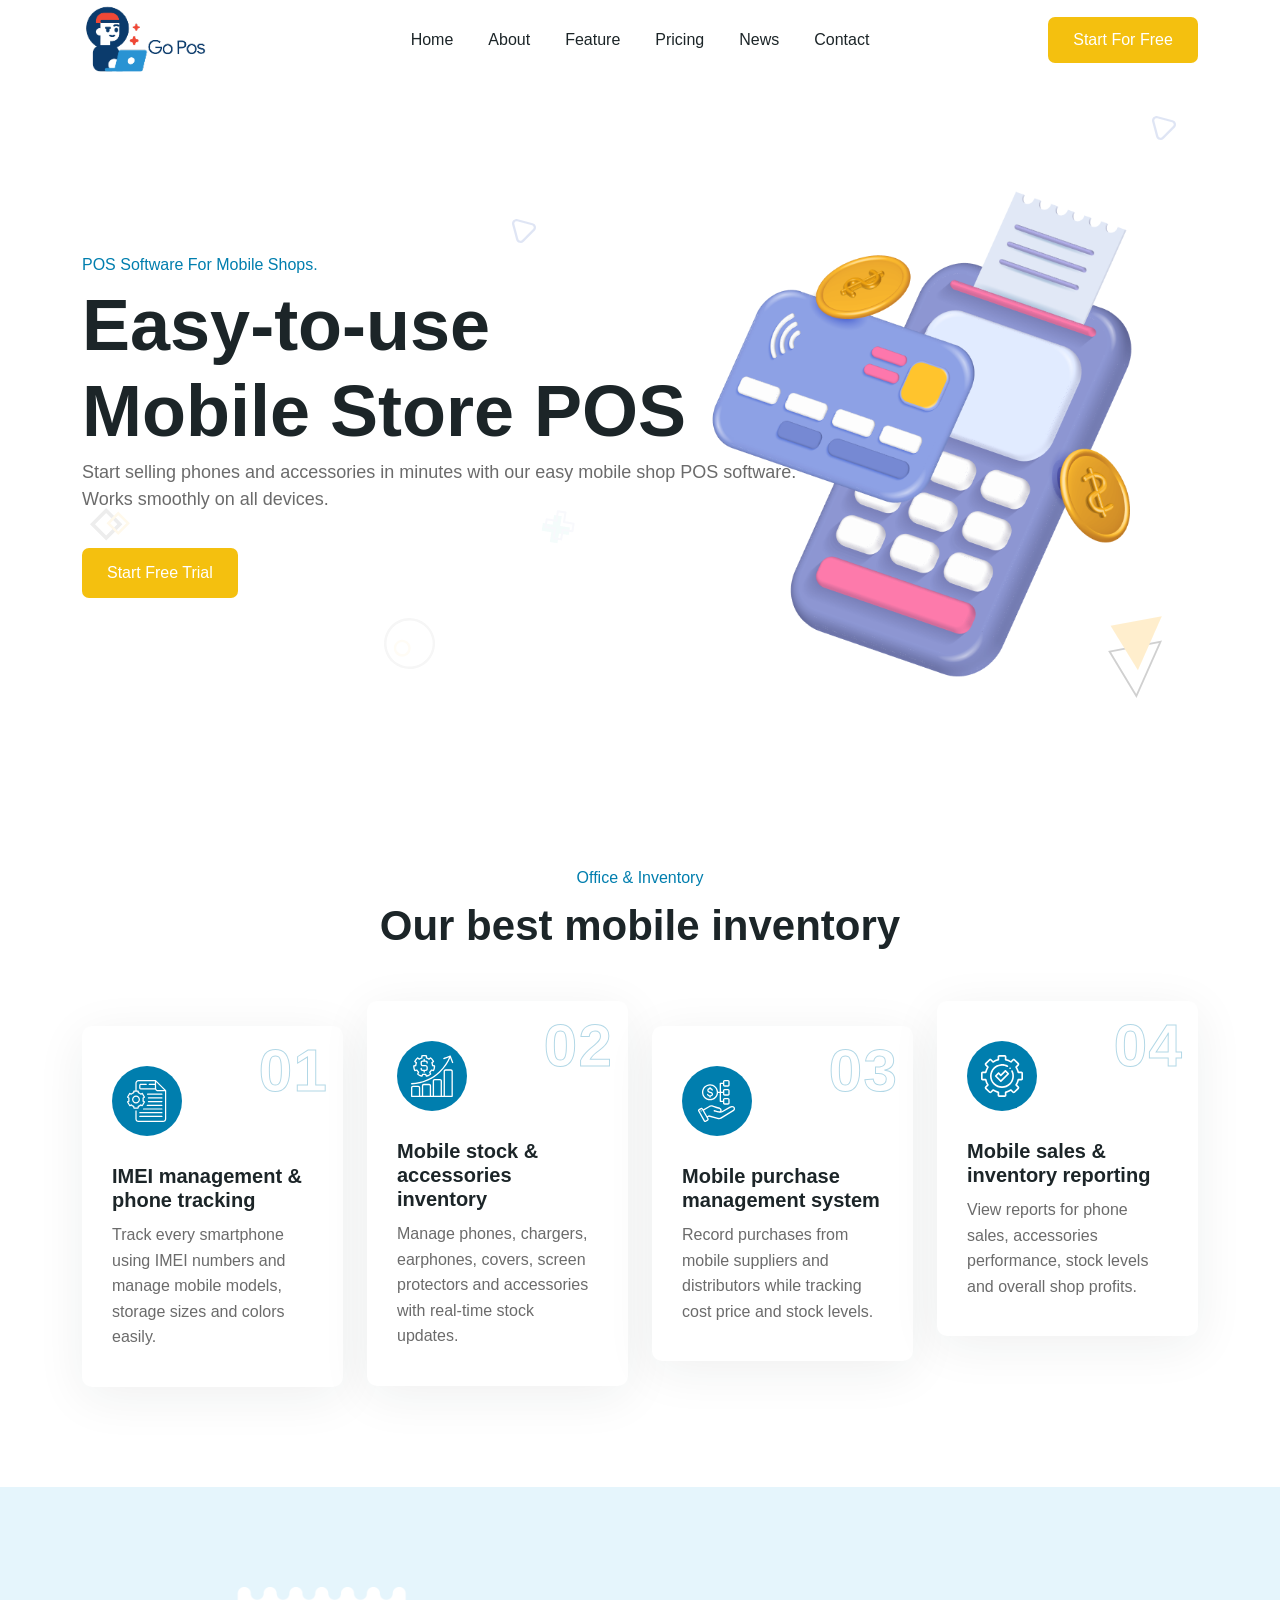
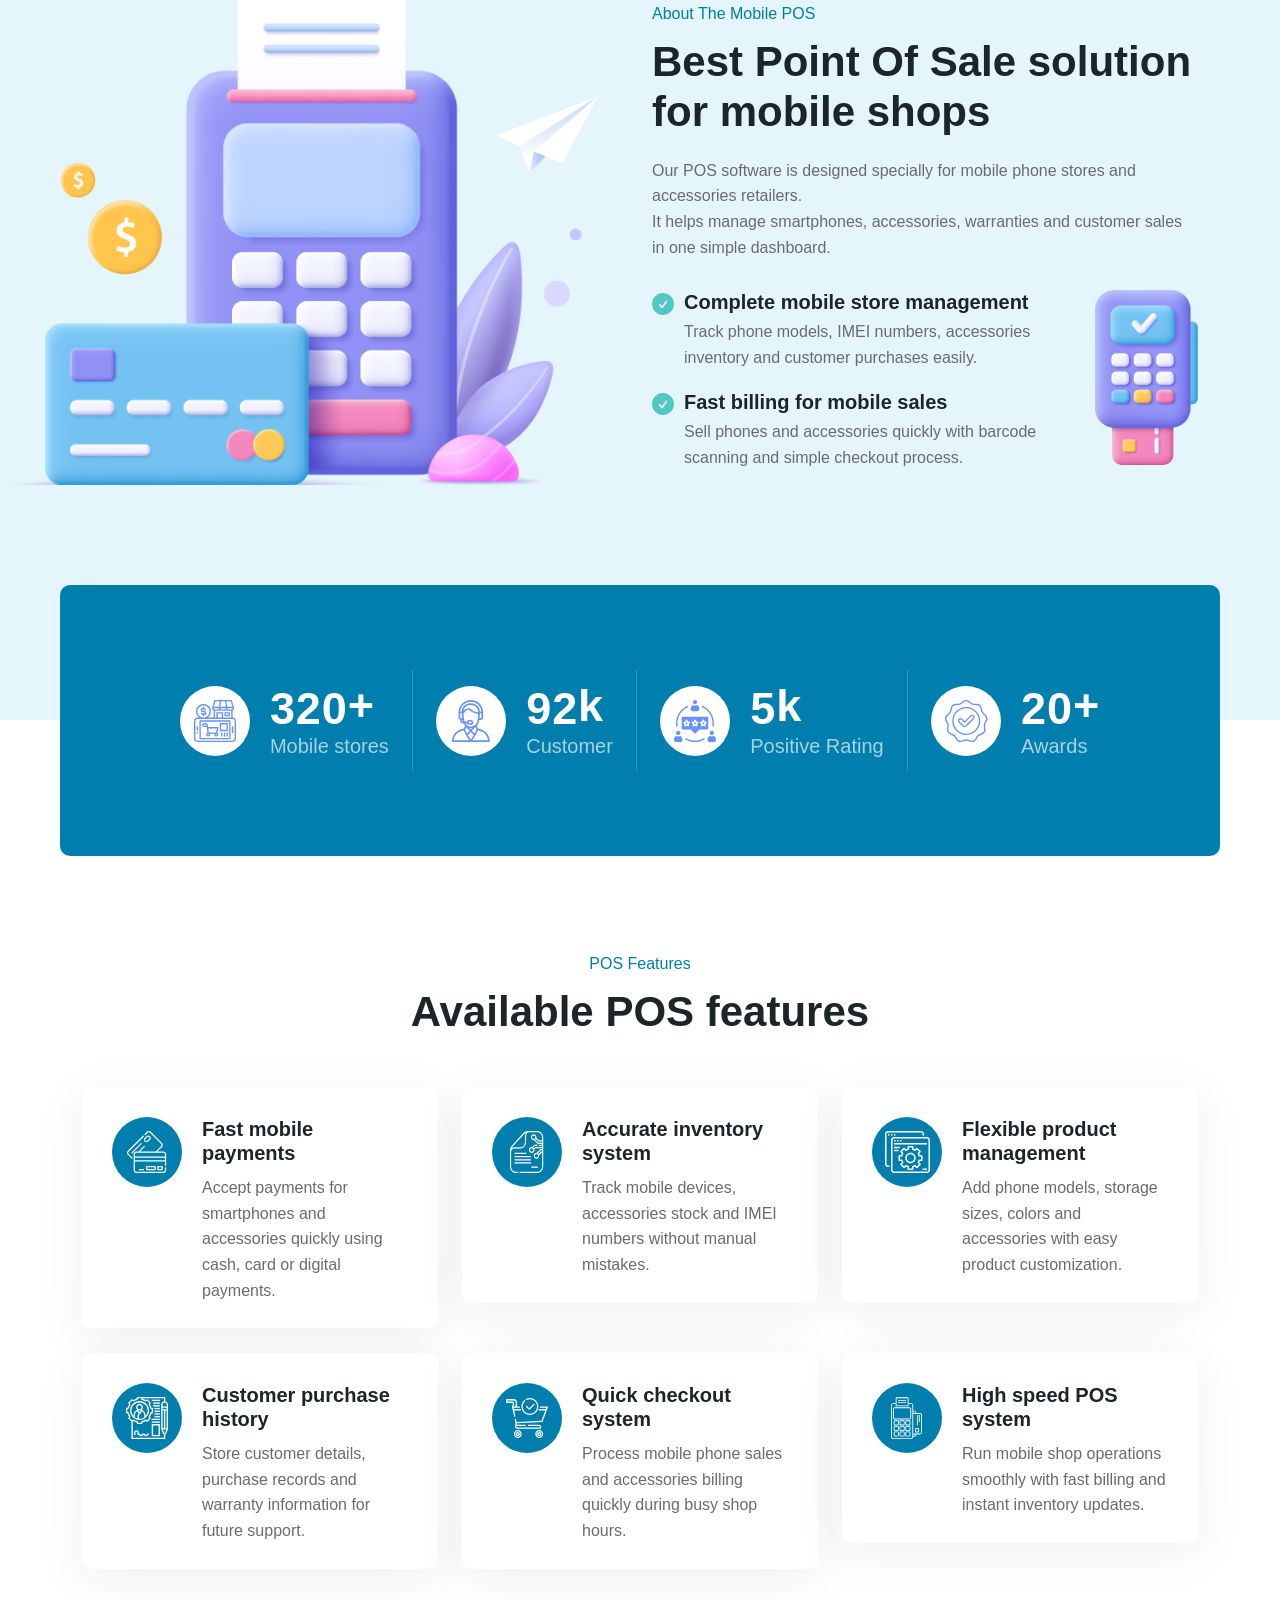
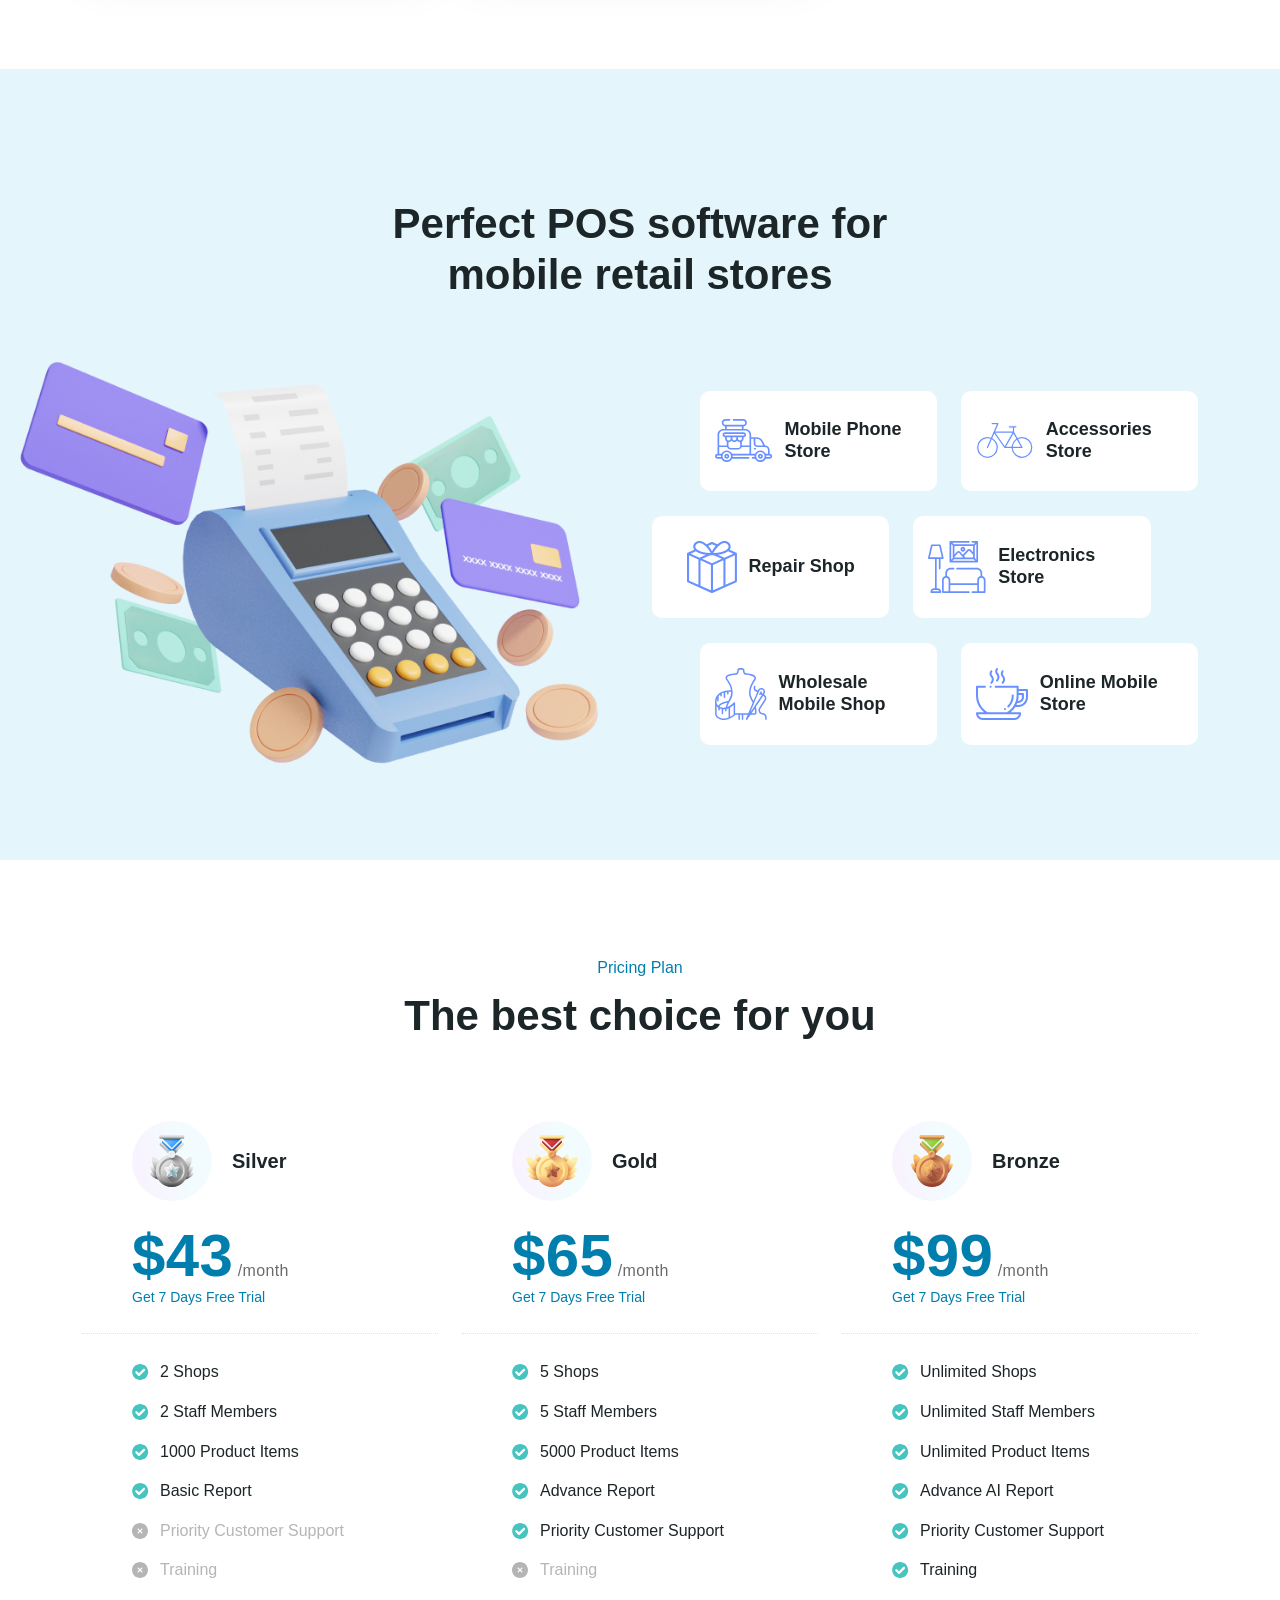
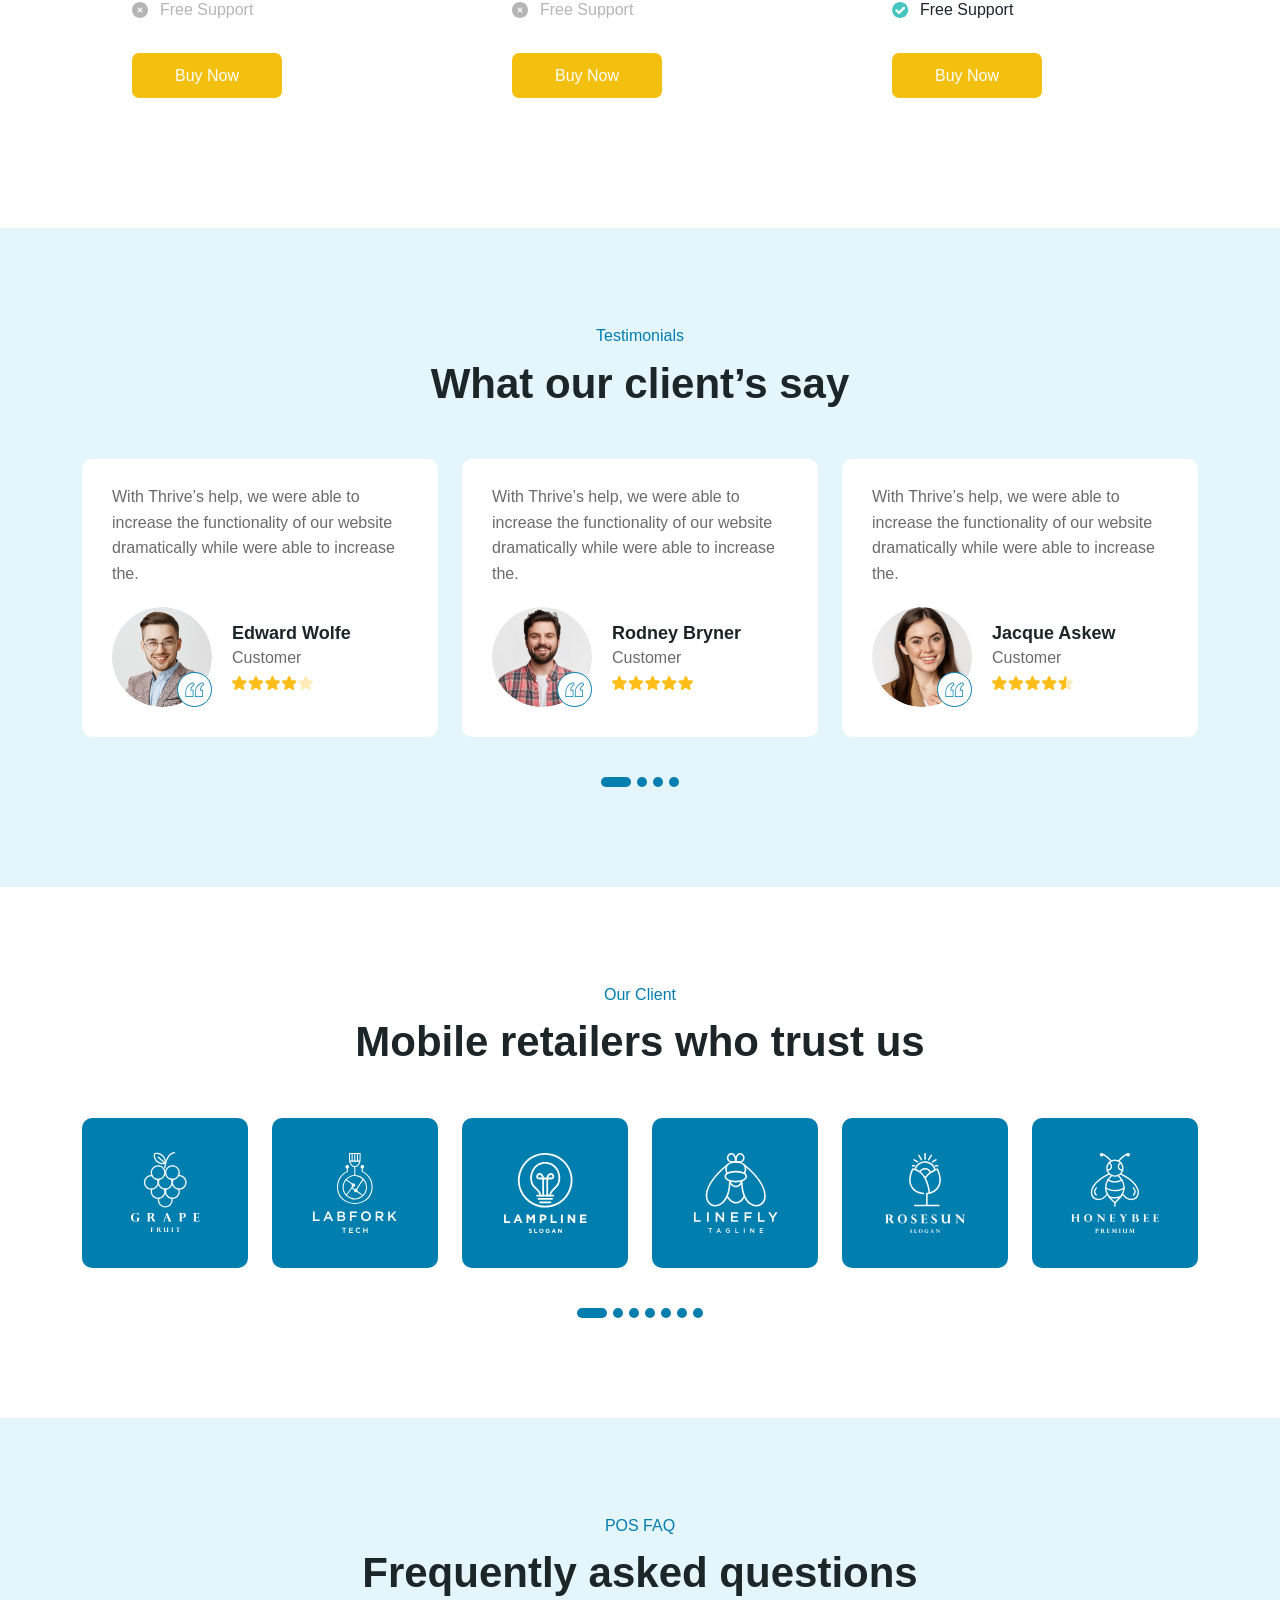
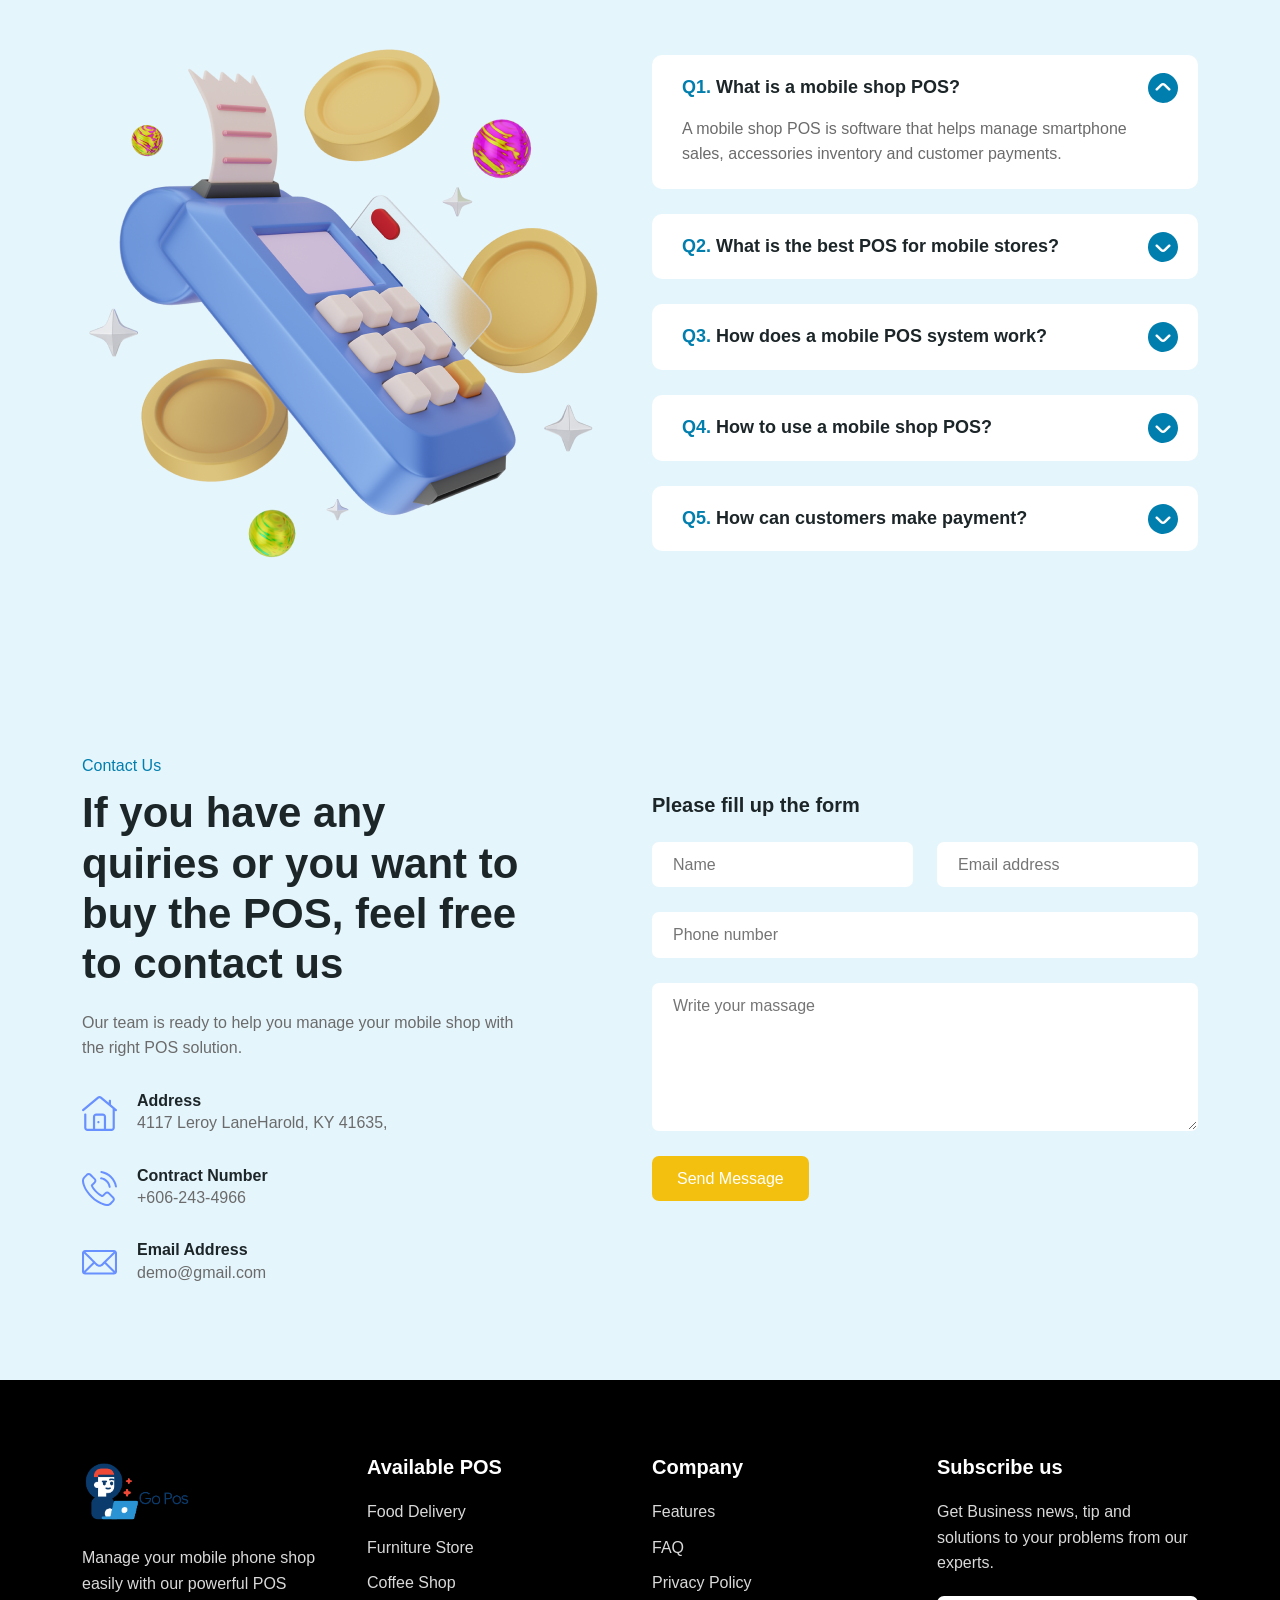
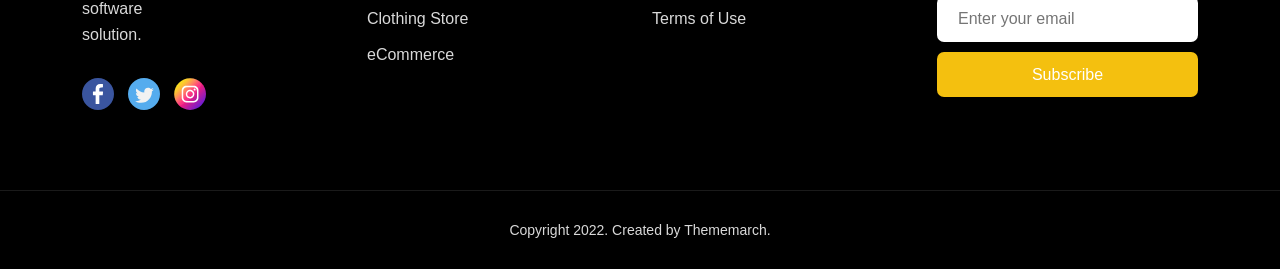
==== index.html @ 5d05ed2e "first commit" ====
<!DOCTYPE html>
<html class="no-js" lang="en">
  <head>
    <!-- Meta Tags -->
    <meta charset="utf-8" />
    <meta http-equiv="x-ua-compatible" content="ie=edge" />
    <meta name="viewport" content="width=device-width, initial-scale=1" />
    <meta name="author" content="ThemeMarch" />
    <!-- Favicon Icon -->
    <link rel="icon" href="assets/img/favicon.png" />
    <!-- Site Title -->
    <title>POSCRIBE</title>
    <link rel="stylesheet" href="assets/css/plugins/bootstrap.min.css" />
    <link rel="stylesheet" href="assets/css/plugins/slick.css" />
    <link rel="stylesheet" href="assets/css/plugins/animate.css" />
    <link rel="stylesheet" href="assets/css/style.css" />
  </head>

  <body>
    <div class="cs-preloader cs-white_bg cs-center">
      <div class="cs-preloader_in">
        <img src="assets/img/logo_mini.svg" alt="Logo" />
      </div>
    </div>
    <!-- Start Header Section -->
    <header
      class="cs-site_header cs-style1 cs-sticky-header cs-primary_color cs-white_bg"
    >
      <div class="cs-main_header">
        <div class="container">
          <div class="cs-main_header_in">
            <div class="cs-main_header_left">
              <a class="cs-site_branding cs-accent_color" href="index.html">
                <img src="assets/img/logo_mini.svg" alt="Logo" />
              </a>
            </div>
            <div class="cs-main_header_center">
              <div class="cs-nav">
                <ul class="cs-nav_list">
                  <li><a href="#home" class="cs-smoth_scroll">Home</a></li>
                  <li><a href="#about" class="cs-smoth_scroll">About</a></li>
                  <li>
                    <a href="#feature" class="cs-smoth_scroll">Feature</a>
                  </li>
                  <li>
                    <a href="#pricing" class="cs-smoth_scroll">Pricing</a>
                  </li>
                  <li><a href="#news" class="cs-smoth_scroll">News</a></li>
                  <li>
                    <a href="#contact" class="cs-smoth_scroll">Contact</a>
                  </li>
                </ul>
              </div>
            </div>
            <div class="cs-main_header_right">
              <div class="cs-toolbox">
                <!-- <span class="cs-link cs-modal_btn" data-modal="login"
                  >Login</span
                > -->
                <span
                  class="cs-btn cs-color1 cs-modal_btn"
                  data-modal="register"
                  ><span>Start For Free</span></span
                >
              </div>
            </div>
          </div>
        </div>
      </div>
    </header>
    <!-- End Header Section -->

    <!-- Start Hero -->
    <div id="home">
      <div class="cs-height_80 cs-height_lg_80"></div>
      <section
        class="cs-hero cs-style1 cs-bg"
        data-src="assets/img/hero_bg.svg"
      >
        <div class="container">
          <div class="cs-hero_img">
            <div
              class="cs-hero_img_bg cs-bg"
              data-src="assets/img/hero_img_bg.png"
            ></div>
            <img
              src="assets/img/hero_img.png"
              alt="Hero Image"
              class="wow fadeInRight"
              data-wow-duration="1s"
              data-wow-delay="0.4s"
            />
          </div>
          <div class="cs-hero_text">
            <div class="cs-hero_secondary_title">
              POS Software For Mobile Shops.
            </div>
            <h1 class="cs-hero_title">Easy-to-use <br />Mobile Store POS</h1>
            <div class="cs-hero_subtitle">
              Start selling phones and accessories in minutes with our easy mobile shop POS software.
              <br />Works smoothly on all devices.
            </div>
            <a href="#" class="cs-btn"><span>Start Free Trial</span></a>
          </div>
          <div class="cs-hero_shapes">
            <div class="cs-shape cs-shape_position1">
              <img src="assets/img/shape/shape_1.svg" alt="Shape" />
            </div>
            <div class="cs-shape cs-shape_position2">
              <img src="assets/img/shape/shape_2.svg" alt="Shape" />
            </div>
            <div class="cs-shape cs-shape_position3">
              <img src="assets/img/shape/shape_3.svg" alt="Shape" />
            </div>
            <div class="cs-shape cs-shape_position4">
              <img src="assets/img/shape/shape_4.svg" alt="Shape" />
            </div>
            <div class="cs-shape cs-shape_position5">
              <img src="assets/img/shape/shape_5.svg" alt="Shape" />
            </div>
            <div class="cs-shape cs-shape_position6">
              <img src="assets/img/shape/shape_6.svg" alt="Shape" />
            </div>
          </div>
        </div>
      </section>
    </div>
    <!-- End Hero -->

    <!-- Start Main Feature -->
    <section class="cs-bg" data-src="assets/img/feature_bg.svg">
      <div class="cs-height_95 cs-height_lg_70"></div>
      <div class="container">
        <div class="cs-seciton_heading cs-style1 text-center">
          <div
            class="cs-section_subtitle wow fadeInUp"
            data-wow-duration="1s"
            data-wow-delay="0.3s"
          >
            Office & Inventory
          </div>
          <div class="cs-height_10 cs-height_lg_10"></div>
          <h3 class="cs-section_title">Our best mobile inventory</h3>
        </div>
        <div class="cs-height_50 cs-height_lg_40"></div>
        <div class="row">
          <div class="col-md-6 col-xl-3">
            <div class="cs-height_25 cs-height_lg_0"></div>
            <div class="cs-iconbox cs-style1">
              <div class="cs-iconbox_icon cs-center">
                <img src="assets/img/icons/icon_box_1.svg" alt="Icon" />
              </div>
              <div class="cs-iconbox_in">
                <div class="cs-iconbox_number cs-primary_font">01</div>
                <h3 class="cs-iconbox_title">IMEI management & phone tracking</h3>
                <div class="cs-iconbox_subtitle">
                  Track every smartphone using IMEI numbers and manage mobile models, storage sizes and colors easily.
                </div>
              </div>
            </div>
            <div class="cs-height_25 cs-height_lg_25"></div>
          </div>
          <div class="col-md-6 col-xl-3">
            <div class="cs-iconbox cs-style1">
              <div class="cs-iconbox_icon cs-center">
                <img src="assets/img/icons/icon_box_2.svg" alt="Icon" />
              </div>
              <div class="cs-iconbox_in">
                <div class="cs-iconbox_number cs-primary_font">02</div>
                <h3 class="cs-iconbox_title">Mobile stock & accessories inventory</h3>
                <div class="cs-iconbox_subtitle">
                  Manage phones, chargers, earphones, covers, screen protectors and accessories with real-time stock updates.
                </div>
              </div>
            </div>
            <div class="cs-height_25 cs-height_lg_25"></div>
          </div>
          <div class="col-md-6 col-xl-3">
            <div class="cs-height_25 cs-height_lg_0"></div>
            <div class="cs-iconbox cs-style1">
              <div class="cs-iconbox_icon cs-center">
                <img src="assets/img/icons/icon_box_3.svg" alt="Icon" />
              </div>
              <div class="cs-iconbox_in">
                <div class="cs-iconbox_number cs-primary_font">03</div>
                <h3 class="cs-iconbox_title">Mobile purchase management system</h3>
                <div class="cs-iconbox_subtitle">
                  Record purchases from mobile suppliers and distributors while tracking cost price and stock levels.
                </div>
              </div>
            </div>
            <div class="cs-height_25 cs-height_lg_25"></div>
          </div>
          <div class="col-md-6 col-xl-3">
            <div class="cs-iconbox cs-style1">
              <div class="cs-iconbox_icon cs-center">
                <img src="assets/img/icons/icon_box_4.svg" alt="Icon" />
              </div>
              <div class="cs-iconbox_in">
                <div class="cs-iconbox_number cs-primary_font">04</div>
                <h3 class="cs-iconbox_title">Mobile sales & inventory reporting</h3>
                <div class="cs-iconbox_subtitle">
                  View reports for phone sales, accessories performance, stock levels and overall shop profits.
                </div>
              </div>
            </div>
            <div class="cs-height_25 cs-height_lg_25"></div>
          </div>
        </div>
        <div class="cs-height_75 cs-height_lg_45"></div>
      </div>
    </section>
    <!-- End Main Feature -->

    <!-- Start About -->
    <section id="about" class="cs-gradient_bg_1">
      <div class="cs-height_100 cs-height_lg_70"></div>
      <div class="container">
        <div class="row align-items-center flex-column-reverse-lg">
          <div
            class="col-xl-6 wow fadeInLeft"
            data-wow-duration="1s"
            data-wow-delay="0.3s"
          >
            <div class="cs-left_full_width cs-space110">
              <div class="cs-left_sided_img">
                <img src="assets/img/about_img_1.png" alt="About" />
              </div>
            </div>
          </div>
          <div class="col-xl-6">
            <div class="cs-height_0 cs-height_lg_40"></div>
            <div class="cs-seciton_heading cs-style1">
              <div class="cs-section_subtitle">About The Mobile POS</div>
              <div class="cs-height_10 cs-height_lg_10"></div>
              <h3 class="cs-section_title">
                Best Point Of Sale solution for mobile shops
              </h3>
            </div>
            <div class="cs-height_20 cs-height_lg_20"></div>
            <p>
              Our POS software is designed specially for mobile phone stores and accessories retailers. <br />
              It helps manage smartphones, accessories, warranties and customer sales in one simple dashboard.
            </p>
            <div class="cs-height_15 cs-height_lg_15"></div>
            <div class="cs-list_1_wrap">
              <ul class="cs-list cs-style1 cs-mp0">
                <li>
                  <span class="cs-list_icon">
                    <img src="assets/img/icons/tick.svg" alt="Tick" />
                  </span>
                  <div class="cs-list_right">
                    <h3>Complete mobile store management</h3>
                    <p>
                      Track phone models, IMEI numbers, accessories inventory and customer purchases easily.
                    </p>
                  </div>
                </li>
                <li>
                  <span class="cs-list_icon">
                    <img src="assets/img/icons/tick.svg" alt="Tick" />
                  </span>
                  <div class="cs-list_right">
                    <h3>Fast billing for mobile sales</h3>
                    <p>
                      Sell phones and accessories quickly with barcode scanning and simple checkout process.
                    </p>
                  </div>
                </li>
              </ul>
              <div
                class="cs-list_img wow fadeInUp"
                data-wow-duration="1s"
                data-wow-delay="0.5s"
              >
                <img src="assets/img/about_img_2.png" alt="About" />
              </div>
            </div>
          </div>
        </div>
      </div>
      <div class="cs-height_100 cs-height_lg_70"></div>
      <div class="cs-height_135 cs-height_lg_0"></div>
    </section>
    <!-- End About -->

    <!-- Start Fun Fact -->
    <div class="container-fluid">
      <div class="cs-funfact_1_wrap cs-type1">
        <div class="cs-funfact cs-style1">
          <div class="cs-funfact_icon cs-center">
            <img src="assets/img/icons/funfact_icon_1.svg" alt="Icon" />
          </div>
          <div class="cs-funfact_right">
            <div class="cs-funfact_number cs-primary_font">
              <span data-count-to="320" class="odometer"></span>+
            </div>
            <h2 class="cs-funfact_title">Mobile stores</h2>
          </div>
        </div>
        <div class="cs-funfact cs-style1">
          <div class="cs-funfact_icon cs-center">
            <img src="assets/img/icons/funfact_icon_2.svg" alt="Icon" />
          </div>
          <div class="cs-funfact_right">
            <div class="cs-funfact_number cs-primary_font">
              <span data-count-to="92" class="odometer"></span>k
            </div>
            <h2 class="cs-funfact_title">Customer</h2>
          </div>
        </div>
        <div class="cs-funfact cs-style1">
          <div class="cs-funfact_icon cs-center">
            <img src="assets/img/icons/funfact_icon_3.svg" alt="Icon" />
          </div>
          <div class="cs-funfact_right">
            <div class="cs-funfact_number cs-primary_font">
              <span data-count-to="5" class="odometer"></span>k
            </div>
            <h2 class="cs-funfact_title">Positive Rating</h2>
          </div>
        </div>
        <div class="cs-funfact cs-style1">
          <div class="cs-funfact_icon cs-center">
            <img src="assets/img/icons/funfact_icon_4.svg" alt="Icon" />
          </div>
          <div class="cs-funfact_right">
            <div class="cs-funfact_number cs-primary_font">
              <span data-count-to="20" class="odometer"></span>+
            </div>
            <h2 class="cs-funfact_title">Awards</h2>
          </div>
        </div>
      </div>
    </div>
    <!-- End Fun F    act -->

    <!-- Start All Feature -->
    <section class="cs-bg" data-src="assets/img/feature_bg.svg">
      <div class="cs-height_135 cs-height_lg_0"></div>
      <div id="feature">
        <div class="cs-height_95 cs-height_lg_70"></div>
        <div class="container">
          <div class="cs-seciton_heading cs-style1 text-center">
            <div
              class="cs-section_subtitle wow fadeInUp"
              data-wow-duration="1s"
              data-wow-delay="0.3s"
            >
              POS Features
            </div>
            <div class="cs-height_10 cs-height_lg_10"></div>
            <h3 class="cs-section_title">Available POS features</h3>
          </div>
          <div class="cs-height_50 cs-height_lg_40"></div>
          <div class="row">
            <div class="col-xl-4 col-md-6">
              <div class="cs-iconbox cs-style1 cs-type1">
                <div class="cs-iconbox_icon cs-center">
                  <img src="assets/img/icons/icon_box_5.svg" alt="Icon" />
                </div>
                <div class="cs-iconbox_in">
                  <h3 class="cs-iconbox_title">Fast mobile payments</h3>
                  <div class="cs-iconbox_subtitle">
                    Accept payments for smartphones and accessories quickly using cash, card or digital payments.
                  </div>
                </div>
              </div>
              <div class="cs-height_25 cs-height_lg_25"></div>
            </div>
            <div class="col-xl-4 col-md-6">
              <div class="cs-iconbox cs-style1 cs-type1">
                <div class="cs-iconbox_icon cs-center">
                  <img src="assets/img/icons/icon_box_6.svg" alt="Icon" />
                </div>
                <div class="cs-iconbox_in">
                  <h3 class="cs-iconbox_title">Accurate inventory system</h3>
                  <div class="cs-iconbox_subtitle">
                    Track mobile devices, accessories stock and IMEI numbers without manual mistakes.
                  </div>
                </div>
              </div>
              <div class="cs-height_25 cs-height_lg_25"></div>
            </div>
            <div class="col-xl-4 col-md-6">
              <div class="cs-iconbox cs-style1 cs-type1">
                <div class="cs-iconbox_icon cs-center">
                  <img src="assets/img/icons/icon_box_7.svg" alt="Icon" />
                </div>
                <div class="cs-iconbox_in">
                  <h3 class="cs-iconbox_title">Flexible product management</h3>
                  <div class="cs-iconbox_subtitle">
                    Add phone models, storage sizes, colors and accessories with easy product customization.
                  </div>
                </div>
              </div>
              <div class="cs-height_25 cs-height_lg_25"></div>
            </div>
            <div class="col-xl-4 col-md-6">
              <div class="cs-iconbox cs-style1 cs-type1">
                <div class="cs-iconbox_icon cs-center">
                  <img src="assets/img/icons/icon_box_8.svg" alt="Icon" />
                </div>
                <div class="cs-iconbox_in">
                  <h3 class="cs-iconbox_title">Customer purchase history</h3>
                  <div class="cs-iconbox_subtitle">
                    Store customer details, purchase records and warranty information for future support.
                  </div>
                </div>
              </div>
              <div class="cs-height_25 cs-height_lg_25"></div>
            </div>
            <div class="col-xl-4 col-md-6">
              <div class="cs-iconbox cs-style1 cs-type1">
                <div class="cs-iconbox_icon cs-center">
                  <img src="assets/img/icons/icon_box_9.svg" alt="Icon" />
                </div>
                <div class="cs-iconbox_in">
                  <h3 class="cs-iconbox_title">Quick checkout system</h3>
                  <div class="cs-iconbox_subtitle">
                    Process mobile phone sales and accessories billing quickly during busy shop hours.
                  </div>
                </div>
              </div>
              <div class="cs-height_25 cs-height_lg_25"></div>
            </div>
            <div class="col-xl-4 col-md-6">
              <div class="cs-iconbox cs-style1 cs-type1">
                <div class="cs-iconbox_icon cs-center">
                  <img src="assets/img/icons/icon_box_10.svg" alt="Icon" />
                </div>
                <div class="cs-iconbox_in">
                  <h3 class="cs-iconbox_title">High speed POS system</h3>
                  <div class="cs-iconbox_subtitle">
                    Run mobile shop operations smoothly with fast billing and instant inventory updates.
                  </div>
                </div>
              </div>
              <div class="cs-height_25 cs-height_lg_25"></div>
            </div>
          </div>
        </div>
        <div class="cs-height_75 cs-height_lg_45"></div>
      </div>
    </section>
    <!-- End All Feature -->
    <!-- Start Retail Stores -->
    <section class="cs-gradient_bg_1">
      <div class="cs-height_95 cs-height_lg_70"></div>
      <div class="container">
        <div class="cs-seciton_heading cs-style1 text-center">
          <div
            class="cs-section_subtitle wow fadeInUp"
            data-wow-duration="1s"
            data-wow-delay="0.3s"
          >
            Retail Stores
          </div>
          <div class="cs-height_10 cs-height_lg_10"></div>
          <h3 class="cs-section_title">
            Perfect POS software for <br />mobile retail stores
          </h3>
        </div>
        <div class="cs-height_50 cs-height_lg_40"></div>
        <div class="row align-items-center flex-column-reverse-lg">
          <div class="col-xl-6">
            <div class="cs-left_full_width cs-space40">
              <div class="cs-left_sided_img">
                <img src="assets/img/retail-store.png" alt="Retail Stores" />
              </div>
            </div>
          </div>
          <div class="col-xl-6">
            <div class="cs-height_25 cs-height_lg_40"></div>
            <div
              class="row wow fadeInRight"
              data-wow-duration="1s"
              data-wow-delay="0.3s"
            >
              <div class="col-lg-11 offset-lg-1">
                <div class="row">
                  <div class="col-md-6">
                    <div class="cs-iconbox cs-style2 text-center">
                      <div class="cs-iconbox_icon">
                        <img
                          src="assets/img/icons/retail_icon_1.svg"
                          alt="Icon"
                        />
                      </div>
                      <h2 class="cs-iconbox_title">Mobile Phone Store</h2>
                    </div>
                    <div class="cs-height_25 cs-height_lg_25"></div>
                  </div>
                  <div class="col-md-6">
                    <div class="cs-iconbox cs-style2 text-center">
                      <div class="cs-iconbox_icon">
                        <img
                          src="assets/img/icons/retail_icon_2.svg"
                          alt="Icon"
                        />
                      </div>
                      <h2 class="cs-iconbox_title">Accessories Store</h2>
                    </div>
                    <div class="cs-height_25 cs-height_lg_25"></div>
                  </div>
                </div>
              </div>
            </div>
            <div
              class="row wow fadeInRight"
              data-wow-duration="1s"
              data-wow-delay="0.3s"
            >
              <div class="col-lg-11">
                <div class="row">
                  <div class="col-md-6">
                    <div class="cs-iconbox cs-style2 text-center">
                      <div class="cs-iconbox_icon">
                        <img
                          src="assets/img/icons/retail_icon_3.svg"
                          alt="Icon"
                        />
                      </div>
                      <h2 class="cs-iconbox_title">Repair Shop</h2>
                    </div>
                    <div class="cs-height_25 cs-height_lg_25"></div>
                  </div>
                  <div class="col-md-6">
                    <div class="cs-iconbox cs-style2 text-center">
                      <div class="cs-iconbox_icon">
                        <img
                          src="assets/img/icons/retail_icon_4.svg"
                          alt="Icon"
                        />
                      </div>
                      <h2 class="cs-iconbox_title">Electronics Store</h2>
                    </div>
                    <div class="cs-height_25 cs-height_lg_25"></div>
                  </div>
                </div>
              </div>
            </div>
            <div
              class="row wow fadeInRight"
              data-wow-duration="1s"
              data-wow-delay="0.3s"
            >
              <div class="col-lg-11 offset-lg-1">
                <div class="row">
                  <div class="col-md-6">
                    <div class="cs-iconbox cs-style2 text-center">
                      <div class="cs-iconbox_icon">
                        <img
                          src="assets/img/icons/retail_icon_5.svg"
                          alt="Icon"
                        />
                      </div>
                      <h2 class="cs-iconbox_title">Wholesale Mobile Shop</h2>
                    </div>
                    <div class="cs-height_25 cs-height_lg_25"></div>
                  </div>
                  <div class="col-md-6">
                    <div class="cs-iconbox cs-style2 text-center">
                      <div class="cs-iconbox_icon">
                        <img
                          src="assets/img/icons/retail_icon_6.svg"
                          alt="Icon"
                        />
                      </div>
                      <h2 class="cs-iconbox_title">Online Mobile Store</h2>
                    </div>
                    <div class="cs-height_25 cs-height_lg_25"></div>
                  </div>
                </div>
              </div>
            </div>
          </div>
        </div>
      </div>
      <div class="cs-height_75 cs-height_lg_70"></div>
    </section>
    <!-- End Retail Stores -->
    <!-- Start Price Section -->
    <section class="cs-bg" data-src="assets/img/feature_bg.svg" id="pricing">
      <div class="cs-height_95 cs-height_lg_70"></div>
      <div class="container">
        <div class="cs-seciton_heading cs-style1 text-center">
          <div
            class="cs-section_subtitle wow fadeInUp"
            data-wow-duration="1s"
            data-wow-delay="0.4s"
          >
            Pricing Plan
          </div>
          <div class="cs-height_10 cs-height_lg_10"></div>
          <h3 class="cs-section_title">The best choice for you</h3>
        </div>
        <div class="cs-height_50 cs-height_lg_40"></div>
        <div class="row">
          <div class="col-lg-4">
            <div class="cs-pricing_table cs-style1">
              <div class="cs-pricing_head">
                <div class="cs-pricing_heading">
                  <div class="cs-pricing_icon cs-center">
                    <img src="assets/img/icons/pricing_icon_1.svg" alt="Icon" />
                  </div>
                  <h2 class="cs-pricing_title cs-m0">Silver</h2>
                </div>
                <div class="cs-price cs-primary_font">
                  <b class="cs-accent_color">$43</b>
                  <span>/month</span>
                </div>
                <div class="cs-pricing_lable">Get 7 Days Free Trial</div>
              </div>
              <div class="cs-pricing_body">
                <ul class="cs-mp0 cs-pricing_feature">
                  <li>
                    <svg
                      width="17"
                      height="16"
                      viewBox="0 0 17 16"
                      fill="none"
                      xmlns="http://www.w3.org/2000/svg"
                    >
                      <path
                        d="M8.18215 0C3.771 0 0.18219 3.58872 0.18219 7.99996C0.18219 12.4112 3.771 16 8.18215 16C12.5933 16 16.1821 12.4112 16.1821 7.99996C16.1821 3.58872 12.5934 0 8.18215 0ZM12.7759 6.6487L7.7499 11.6747C7.53619 11.8884 7.25212 12.006 6.94993 12.006C6.64774 12.006 6.36366 11.8884 6.14996 11.6747L3.58843 9.11314C3.37473 8.89944 3.25702 8.61536 3.25702 8.31317C3.25702 8.01089 3.37473 7.72682 3.58843 7.51311C3.80205 7.29941 4.08613 7.18171 4.3884 7.18171C4.69059 7.18171 4.97475 7.29941 5.18837 7.5132L6.94984 9.27459L11.1758 5.04867C11.3895 4.83497 11.6735 4.71735 11.9757 4.71735C12.2779 4.71735 12.562 4.83497 12.7757 5.04867C13.217 5.48994 13.217 6.2076 12.7759 6.6487Z"
                        fill="#47C4C0"
                      />
                    </svg>
                    <span>2 Shops</span>
                  </li>
                  <li>
                    <svg
                      width="17"
                      height="16"
                      viewBox="0 0 17 16"
                      fill="none"
                      xmlns="http://www.w3.org/2000/svg"
                    >
                      <path
                        d="M8.18215 0C3.771 0 0.18219 3.58872 0.18219 7.99996C0.18219 12.4112 3.771 16 8.18215 16C12.5933 16 16.1821 12.4112 16.1821 7.99996C16.1821 3.58872 12.5934 0 8.18215 0ZM12.7759 6.6487L7.7499 11.6747C7.53619 11.8884 7.25212 12.006 6.94993 12.006C6.64774 12.006 6.36366 11.8884 6.14996 11.6747L3.58843 9.11314C3.37473 8.89944 3.25702 8.61536 3.25702 8.31317C3.25702 8.01089 3.37473 7.72682 3.58843 7.51311C3.80205 7.29941 4.08613 7.18171 4.3884 7.18171C4.69059 7.18171 4.97475 7.29941 5.18837 7.5132L6.94984 9.27459L11.1758 5.04867C11.3895 4.83497 11.6735 4.71735 11.9757 4.71735C12.2779 4.71735 12.562 4.83497 12.7757 5.04867C13.217 5.48994 13.217 6.2076 12.7759 6.6487Z"
                        fill="#47C4C0"
                      />
                    </svg>
                    <span>2 Staff Members</span>
                  </li>
                  <li>
                    <svg
                      width="17"
                      height="16"
                      viewBox="0 0 17 16"
                      fill="none"
                      xmlns="http://www.w3.org/2000/svg"
                    >
                      <path
                        d="M8.18215 0C3.771 0 0.18219 3.58872 0.18219 7.99996C0.18219 12.4112 3.771 16 8.18215 16C12.5933 16 16.1821 12.4112 16.1821 7.99996C16.1821 3.58872 12.5934 0 8.18215 0ZM12.7759 6.6487L7.7499 11.6747C7.53619 11.8884 7.25212 12.006 6.94993 12.006C6.64774 12.006 6.36366 11.8884 6.14996 11.6747L3.58843 9.11314C3.37473 8.89944 3.25702 8.61536 3.25702 8.31317C3.25702 8.01089 3.37473 7.72682 3.58843 7.51311C3.80205 7.29941 4.08613 7.18171 4.3884 7.18171C4.69059 7.18171 4.97475 7.29941 5.18837 7.5132L6.94984 9.27459L11.1758 5.04867C11.3895 4.83497 11.6735 4.71735 11.9757 4.71735C12.2779 4.71735 12.562 4.83497 12.7757 5.04867C13.217 5.48994 13.217 6.2076 12.7759 6.6487Z"
                        fill="#47C4C0"
                      />
                    </svg>
                    <span>1000 Product Items</span>
                  </li>
                  <li>
                    <svg
                      width="17"
                      height="16"
                      viewBox="0 0 17 16"
                      fill="none"
                      xmlns="http://www.w3.org/2000/svg"
                    >
                      <path
                        d="M8.18215 0C3.771 0 0.18219 3.58872 0.18219 7.99996C0.18219 12.4112 3.771 16 8.18215 16C12.5933 16 16.1821 12.4112 16.1821 7.99996C16.1821 3.58872 12.5934 0 8.18215 0ZM12.7759 6.6487L7.7499 11.6747C7.53619 11.8884 7.25212 12.006 6.94993 12.006C6.64774 12.006 6.36366 11.8884 6.14996 11.6747L3.58843 9.11314C3.37473 8.89944 3.25702 8.61536 3.25702 8.31317C3.25702 8.01089 3.37473 7.72682 3.58843 7.51311C3.80205 7.29941 4.08613 7.18171 4.3884 7.18171C4.69059 7.18171 4.97475 7.29941 5.18837 7.5132L6.94984 9.27459L11.1758 5.04867C11.3895 4.83497 11.6735 4.71735 11.9757 4.71735C12.2779 4.71735 12.562 4.83497 12.7757 5.04867C13.217 5.48994 13.217 6.2076 12.7759 6.6487Z"
                        fill="#47C4C0"
                      />
                    </svg>
                    <span>Basic Report</span>
                  </li>
                  <li class="cs-inactive">
                    <svg
                      width="16"
                      height="16"
                      viewBox="0 0 16 16"
                      fill="none"
                      xmlns="http://www.w3.org/2000/svg"
                    >
                      <path
                        fill-rule="evenodd"
                        clip-rule="evenodd"
                        d="M7.99583 0C3.57967 0 0 3.58154 0 8C0 12.4185 3.57967 16 7.99583 16C12.412 16 15.9917 12.4185 15.9917 8C15.9917 3.58154 12.412 0 7.99583 0ZM6.58529 5.71897C6.52898 5.65851 6.46108 5.61002 6.38563 5.57639C6.31018 5.54275 6.22873 5.52466 6.14615 5.52321C6.06356 5.52175 5.98153 5.53695 5.90495 5.5679C5.82836 5.59885 5.75879 5.64492 5.70038 5.70335C5.64198 5.76179 5.59593 5.8314 5.565 5.90802C5.53407 5.98465 5.51887 6.06672 5.52033 6.14935C5.52179 6.23198 5.53986 6.31347 5.57348 6.38895C5.6071 6.46444 5.65557 6.53238 5.716 6.58872L7.12654 8L5.716 9.41128C5.65557 9.46762 5.6071 9.53556 5.57348 9.61105C5.53986 9.68653 5.52179 9.76802 5.52033 9.85065C5.51887 9.93328 5.53407 10.0154 5.565 10.092C5.59593 10.1686 5.64198 10.2382 5.70038 10.2966C5.75879 10.3551 5.82836 10.4012 5.90495 10.4321C5.98153 10.4631 6.06356 10.4783 6.14615 10.4768C6.22873 10.4753 6.31018 10.4572 6.38563 10.4236C6.46108 10.39 6.52898 10.3415 6.58529 10.281L7.99583 8.86974L9.40638 10.281C9.46269 10.3415 9.53059 10.39 9.60604 10.4236C9.68149 10.4572 9.76293 10.4753 9.84552 10.4768C9.92811 10.4783 10.0101 10.4631 10.0867 10.4321C10.1633 10.4012 10.2329 10.3551 10.2913 10.2966C10.3497 10.2382 10.3957 10.1686 10.4267 10.092C10.4576 10.0154 10.4728 9.93328 10.4713 9.85065C10.4699 9.76802 10.4518 9.68653 10.4182 9.61105C10.3846 9.53556 10.3361 9.46762 10.2757 9.41128L8.86513 8L10.2757 6.58872C10.3361 6.53238 10.3846 6.46444 10.4182 6.38895C10.4518 6.31347 10.4699 6.23198 10.4713 6.14935C10.4728 6.06672 10.4576 5.98465 10.4267 5.90802C10.3957 5.8314 10.3497 5.76179 10.2913 5.70335C10.2329 5.64492 10.1633 5.59885 10.0867 5.5679C10.0101 5.53695 9.92811 5.52175 9.84552 5.52321C9.76293 5.52466 9.68149 5.54275 9.60604 5.57639C9.53059 5.61002 9.46269 5.65851 9.40638 5.71897L7.99583 7.13026L6.58529 5.71897Z"
                        fill="#47C4C0"
                      />
                    </svg>
                    <span>Priority Customer Support</span>
                  </li>
                  <li class="cs-inactive">
                    <svg
                      width="16"
                      height="16"
                      viewBox="0 0 16 16"
                      fill="none"
                      xmlns="http://www.w3.org/2000/svg"
                    >
                      <path
                        fill-rule="evenodd"
                        clip-rule="evenodd"
                        d="M7.99583 0C3.57967 0 0 3.58154 0 8C0 12.4185 3.57967 16 7.99583 16C12.412 16 15.9917 12.4185 15.9917 8C15.9917 3.58154 12.412 0 7.99583 0ZM6.58529 5.71897C6.52898 5.65851 6.46108 5.61002 6.38563 5.57639C6.31018 5.54275 6.22873 5.52466 6.14615 5.52321C6.06356 5.52175 5.98153 5.53695 5.90495 5.5679C5.82836 5.59885 5.75879 5.64492 5.70038 5.70335C5.64198 5.76179 5.59593 5.8314 5.565 5.90802C5.53407 5.98465 5.51887 6.06672 5.52033 6.14935C5.52179 6.23198 5.53986 6.31347 5.57348 6.38895C5.6071 6.46444 5.65557 6.53238 5.716 6.58872L7.12654 8L5.716 9.41128C5.65557 9.46762 5.6071 9.53556 5.57348 9.61105C5.53986 9.68653 5.52179 9.76802 5.52033 9.85065C5.51887 9.93328 5.53407 10.0154 5.565 10.092C5.59593 10.1686 5.64198 10.2382 5.70038 10.2966C5.75879 10.3551 5.82836 10.4012 5.90495 10.4321C5.98153 10.4631 6.06356 10.4783 6.14615 10.4768C6.22873 10.4753 6.31018 10.4572 6.38563 10.4236C6.46108 10.39 6.52898 10.3415 6.58529 10.281L7.99583 8.86974L9.40638 10.281C9.46269 10.3415 9.53059 10.39 9.60604 10.4236C9.68149 10.4572 9.76293 10.4753 9.84552 10.4768C9.92811 10.4783 10.0101 10.4631 10.0867 10.4321C10.1633 10.4012 10.2329 10.3551 10.2913 10.2966C10.3497 10.2382 10.3957 10.1686 10.4267 10.092C10.4576 10.0154 10.4728 9.93328 10.4713 9.85065C10.4699 9.76802 10.4518 9.68653 10.4182 9.61105C10.3846 9.53556 10.3361 9.46762 10.2757 9.41128L8.86513 8L10.2757 6.58872C10.3361 6.53238 10.3846 6.46444 10.4182 6.38895C10.4518 6.31347 10.4699 6.23198 10.4713 6.14935C10.4728 6.06672 10.4576 5.98465 10.4267 5.90802C10.3957 5.8314 10.3497 5.76179 10.2913 5.70335C10.2329 5.64492 10.1633 5.59885 10.0867 5.5679C10.0101 5.53695 9.92811 5.52175 9.84552 5.52321C9.76293 5.52466 9.68149 5.54275 9.60604 5.57639C9.53059 5.61002 9.46269 5.65851 9.40638 5.71897L7.99583 7.13026L6.58529 5.71897Z"
                        fill="#47C4C0"
                      />
                    </svg>
                    <span>Training</span>
                  </li>
                  <li class="cs-inactive">
                    <svg
                      width="16"
                      height="16"
                      viewBox="0 0 16 16"
                      fill="none"
                      xmlns="http://www.w3.org/2000/svg"
                    >
                      <path
                        fill-rule="evenodd"
                        clip-rule="evenodd"
                        d="M7.99583 0C3.57967 0 0 3.58154 0 8C0 12.4185 3.57967 16 7.99583 16C12.412 16 15.9917 12.4185 15.9917 8C15.9917 3.58154 12.412 0 7.99583 0ZM6.58529 5.71897C6.52898 5.65851 6.46108 5.61002 6.38563 5.57639C6.31018 5.54275 6.22873 5.52466 6.14615 5.52321C6.06356 5.52175 5.98153 5.53695 5.90495 5.5679C5.82836 5.59885 5.75879 5.64492 5.70038 5.70335C5.64198 5.76179 5.59593 5.8314 5.565 5.90802C5.53407 5.98465 5.51887 6.06672 5.52033 6.14935C5.52179 6.23198 5.53986 6.31347 5.57348 6.38895C5.6071 6.46444 5.65557 6.53238 5.716 6.58872L7.12654 8L5.716 9.41128C5.65557 9.46762 5.6071 9.53556 5.57348 9.61105C5.53986 9.68653 5.52179 9.76802 5.52033 9.85065C5.51887 9.93328 5.53407 10.0154 5.565 10.092C5.59593 10.1686 5.64198 10.2382 5.70038 10.2966C5.75879 10.3551 5.82836 10.4012 5.90495 10.4321C5.98153 10.4631 6.06356 10.4783 6.14615 10.4768C6.22873 10.4753 6.31018 10.4572 6.38563 10.4236C6.46108 10.39 6.52898 10.3415 6.58529 10.281L7.99583 8.86974L9.40638 10.281C9.46269 10.3415 9.53059 10.39 9.60604 10.4236C9.68149 10.4572 9.76293 10.4753 9.84552 10.4768C9.92811 10.4783 10.0101 10.4631 10.0867 10.4321C10.1633 10.4012 10.2329 10.3551 10.2913 10.2966C10.3497 10.2382 10.3957 10.1686 10.4267 10.092C10.4576 10.0154 10.4728 9.93328 10.4713 9.85065C10.4699 9.76802 10.4518 9.68653 10.4182 9.61105C10.3846 9.53556 10.3361 9.46762 10.2757 9.41128L8.86513 8L10.2757 6.58872C10.3361 6.53238 10.3846 6.46444 10.4182 6.38895C10.4518 6.31347 10.4699 6.23198 10.4713 6.14935C10.4728 6.06672 10.4576 5.98465 10.4267 5.90802C10.3957 5.8314 10.3497 5.76179 10.2913 5.70335C10.2329 5.64492 10.1633 5.59885 10.0867 5.5679C10.0101 5.53695 9.92811 5.52175 9.84552 5.52321C9.76293 5.52466 9.68149 5.54275 9.60604 5.57639C9.53059 5.61002 9.46269 5.65851 9.40638 5.71897L7.99583 7.13026L6.58529 5.71897Z"
                        fill="#47C4C0"
                      />
                    </svg>
                    <span>Free Support</span>
                  </li>
                </ul>
                <div class="cs-pricing_btn">
                  <a href="#" class="cs-btn cs-size_md"><span>Buy Now</span></a>
                </div>
              </div>
            </div>
            <div class="cs-height_25 cs-height_lg_25"></div>
          </div>
          <div class="col-lg-4">
            <div class="cs-pricing_table cs-style1">
              <div class="cs-pricing_head">
                <div class="cs-pricing_heading">
                  <div class="cs-pricing_icon cs-center">
                    <img src="assets/img/icons/pricing_icon_2.svg" alt="Icon" />
                  </div>
                  <h2 class="cs-pricing_title cs-m0">Gold</h2>
                </div>
                <div class="cs-price cs-primary_font">
                  <b class="cs-accent_color">$65</b>
                  <span>/month</span>
                </div>
                <div class="cs-pricing_lable">Get 7 Days Free Trial</div>
              </div>
              <div class="cs-pricing_body">
                <ul class="cs-mp0 cs-pricing_feature">
                  <li>
                    <svg
                      width="17"
                      height="16"
                      viewBox="0 0 17 16"
                      fill="none"
                      xmlns="http://www.w3.org/2000/svg"
                    >
                      <path
                        d="M8.18215 0C3.771 0 0.18219 3.58872 0.18219 7.99996C0.18219 12.4112 3.771 16 8.18215 16C12.5933 16 16.1821 12.4112 16.1821 7.99996C16.1821 3.58872 12.5934 0 8.18215 0ZM12.7759 6.6487L7.7499 11.6747C7.53619 11.8884 7.25212 12.006 6.94993 12.006C6.64774 12.006 6.36366 11.8884 6.14996 11.6747L3.58843 9.11314C3.37473 8.89944 3.25702 8.61536 3.25702 8.31317C3.25702 8.01089 3.37473 7.72682 3.58843 7.51311C3.80205 7.29941 4.08613 7.18171 4.3884 7.18171C4.69059 7.18171 4.97475 7.29941 5.18837 7.5132L6.94984 9.27459L11.1758 5.04867C11.3895 4.83497 11.6735 4.71735 11.9757 4.71735C12.2779 4.71735 12.562 4.83497 12.7757 5.04867C13.217 5.48994 13.217 6.2076 12.7759 6.6487Z"
                        fill="#47C4C0"
                      />
                    </svg>
                    <span>5 Shops</span>
                  </li>
                  <li>
                    <svg
                      width="17"
                      height="16"
                      viewBox="0 0 17 16"
                      fill="none"
                      xmlns="http://www.w3.org/2000/svg"
                    >
                      <path
                        d="M8.18215 0C3.771 0 0.18219 3.58872 0.18219 7.99996C0.18219 12.4112 3.771 16 8.18215 16C12.5933 16 16.1821 12.4112 16.1821 7.99996C16.1821 3.58872 12.5934 0 8.18215 0ZM12.7759 6.6487L7.7499 11.6747C7.53619 11.8884 7.25212 12.006 6.94993 12.006C6.64774 12.006 6.36366 11.8884 6.14996 11.6747L3.58843 9.11314C3.37473 8.89944 3.25702 8.61536 3.25702 8.31317C3.25702 8.01089 3.37473 7.72682 3.58843 7.51311C3.80205 7.29941 4.08613 7.18171 4.3884 7.18171C4.69059 7.18171 4.97475 7.29941 5.18837 7.5132L6.94984 9.27459L11.1758 5.04867C11.3895 4.83497 11.6735 4.71735 11.9757 4.71735C12.2779 4.71735 12.562 4.83497 12.7757 5.04867C13.217 5.48994 13.217 6.2076 12.7759 6.6487Z"
                        fill="#47C4C0"
                      />
                    </svg>
                    <span>5 Staff Members</span>
                  </li>
                  <li>
                    <svg
                      width="17"
                      height="16"
                      viewBox="0 0 17 16"
                      fill="none"
                      xmlns="http://www.w3.org/2000/svg"
                    >
                      <path
                        d="M8.18215 0C3.771 0 0.18219 3.58872 0.18219 7.99996C0.18219 12.4112 3.771 16 8.18215 16C12.5933 16 16.1821 12.4112 16.1821 7.99996C16.1821 3.58872 12.5934 0 8.18215 0ZM12.7759 6.6487L7.7499 11.6747C7.53619 11.8884 7.25212 12.006 6.94993 12.006C6.64774 12.006 6.36366 11.8884 6.14996 11.6747L3.58843 9.11314C3.37473 8.89944 3.25702 8.61536 3.25702 8.31317C3.25702 8.01089 3.37473 7.72682 3.58843 7.51311C3.80205 7.29941 4.08613 7.18171 4.3884 7.18171C4.69059 7.18171 4.97475 7.29941 5.18837 7.5132L6.94984 9.27459L11.1758 5.04867C11.3895 4.83497 11.6735 4.71735 11.9757 4.71735C12.2779 4.71735 12.562 4.83497 12.7757 5.04867C13.217 5.48994 13.217 6.2076 12.7759 6.6487Z"
                        fill="#47C4C0"
                      />
                    </svg>
                    <span>5000 Product Items</span>
                  </li>
                  <li>
                    <svg
                      width="17"
                      height="16"
                      viewBox="0 0 17 16"
                      fill="none"
                      xmlns="http://www.w3.org/2000/svg"
                    >
                      <path
                        d="M8.18215 0C3.771 0 0.18219 3.58872 0.18219 7.99996C0.18219 12.4112 3.771 16 8.18215 16C12.5933 16 16.1821 12.4112 16.1821 7.99996C16.1821 3.58872 12.5934 0 8.18215 0ZM12.7759 6.6487L7.7499 11.6747C7.53619 11.8884 7.25212 12.006 6.94993 12.006C6.64774 12.006 6.36366 11.8884 6.14996 11.6747L3.58843 9.11314C3.37473 8.89944 3.25702 8.61536 3.25702 8.31317C3.25702 8.01089 3.37473 7.72682 3.58843 7.51311C3.80205 7.29941 4.08613 7.18171 4.3884 7.18171C4.69059 7.18171 4.97475 7.29941 5.18837 7.5132L6.94984 9.27459L11.1758 5.04867C11.3895 4.83497 11.6735 4.71735 11.9757 4.71735C12.2779 4.71735 12.562 4.83497 12.7757 5.04867C13.217 5.48994 13.217 6.2076 12.7759 6.6487Z"
                        fill="#47C4C0"
                      />
                    </svg>
                    <span>Advance Report</span>
                  </li>
                  <li>
                    <svg
                      width="17"
                      height="16"
                      viewBox="0 0 17 16"
                      fill="none"
                      xmlns="http://www.w3.org/2000/svg"
                    >
                      <path
                        d="M8.18215 0C3.771 0 0.18219 3.58872 0.18219 7.99996C0.18219 12.4112 3.771 16 8.18215 16C12.5933 16 16.1821 12.4112 16.1821 7.99996C16.1821 3.58872 12.5934 0 8.18215 0ZM12.7759 6.6487L7.7499 11.6747C7.53619 11.8884 7.25212 12.006 6.94993 12.006C6.64774 12.006 6.36366 11.8884 6.14996 11.6747L3.58843 9.11314C3.37473 8.89944 3.25702 8.61536 3.25702 8.31317C3.25702 8.01089 3.37473 7.72682 3.58843 7.51311C3.80205 7.29941 4.08613 7.18171 4.3884 7.18171C4.69059 7.18171 4.97475 7.29941 5.18837 7.5132L6.94984 9.27459L11.1758 5.04867C11.3895 4.83497 11.6735 4.71735 11.9757 4.71735C12.2779 4.71735 12.562 4.83497 12.7757 5.04867C13.217 5.48994 13.217 6.2076 12.7759 6.6487Z"
                        fill="#47C4C0"
                      />
                    </svg>
                    <span>Priority Customer Support</span>
                  </li>
                  <li class="cs-inactive">
                    <svg
                      width="16"
                      height="16"
                      viewBox="0 0 16 16"
                      fill="none"
                      xmlns="http://www.w3.org/2000/svg"
                    >
                      <path
                        fill-rule="evenodd"
                        clip-rule="evenodd"
                        d="M7.99583 0C3.57967 0 0 3.58154 0 8C0 12.4185 3.57967 16 7.99583 16C12.412 16 15.9917 12.4185 15.9917 8C15.9917 3.58154 12.412 0 7.99583 0ZM6.58529 5.71897C6.52898 5.65851 6.46108 5.61002 6.38563 5.57639C6.31018 5.54275 6.22873 5.52466 6.14615 5.52321C6.06356 5.52175 5.98153 5.53695 5.90495 5.5679C5.82836 5.59885 5.75879 5.64492 5.70038 5.70335C5.64198 5.76179 5.59593 5.8314 5.565 5.90802C5.53407 5.98465 5.51887 6.06672 5.52033 6.14935C5.52179 6.23198 5.53986 6.31347 5.57348 6.38895C5.6071 6.46444 5.65557 6.53238 5.716 6.58872L7.12654 8L5.716 9.41128C5.65557 9.46762 5.6071 9.53556 5.57348 9.61105C5.53986 9.68653 5.52179 9.76802 5.52033 9.85065C5.51887 9.93328 5.53407 10.0154 5.565 10.092C5.59593 10.1686 5.64198 10.2382 5.70038 10.2966C5.75879 10.3551 5.82836 10.4012 5.90495 10.4321C5.98153 10.4631 6.06356 10.4783 6.14615 10.4768C6.22873 10.4753 6.31018 10.4572 6.38563 10.4236C6.46108 10.39 6.52898 10.3415 6.58529 10.281L7.99583 8.86974L9.40638 10.281C9.46269 10.3415 9.53059 10.39 9.60604 10.4236C9.68149 10.4572 9.76293 10.4753 9.84552 10.4768C9.92811 10.4783 10.0101 10.4631 10.0867 10.4321C10.1633 10.4012 10.2329 10.3551 10.2913 10.2966C10.3497 10.2382 10.3957 10.1686 10.4267 10.092C10.4576 10.0154 10.4728 9.93328 10.4713 9.85065C10.4699 9.76802 10.4518 9.68653 10.4182 9.61105C10.3846 9.53556 10.3361 9.46762 10.2757 9.41128L8.86513 8L10.2757 6.58872C10.3361 6.53238 10.3846 6.46444 10.4182 6.38895C10.4518 6.31347 10.4699 6.23198 10.4713 6.14935C10.4728 6.06672 10.4576 5.98465 10.4267 5.90802C10.3957 5.8314 10.3497 5.76179 10.2913 5.70335C10.2329 5.64492 10.1633 5.59885 10.0867 5.5679C10.0101 5.53695 9.92811 5.52175 9.84552 5.52321C9.76293 5.52466 9.68149 5.54275 9.60604 5.57639C9.53059 5.61002 9.46269 5.65851 9.40638 5.71897L7.99583 7.13026L6.58529 5.71897Z"
                        fill="#47C4C0"
                      />
                    </svg>
                    <span>Training</span>
                  </li>
                  <li class="cs-inactive">
                    <svg
                      width="16"
                      height="16"
                      viewBox="0 0 16 16"
                      fill="none"
                      xmlns="http://www.w3.org/2000/svg"
                    >
                      <path
                        fill-rule="evenodd"
                        clip-rule="evenodd"
                        d="M7.99583 0C3.57967 0 0 3.58154 0 8C0 12.4185 3.57967 16 7.99583 16C12.412 16 15.9917 12.4185 15.9917 8C15.9917 3.58154 12.412 0 7.99583 0ZM6.58529 5.71897C6.52898 5.65851 6.46108 5.61002 6.38563 5.57639C6.31018 5.54275 6.22873 5.52466 6.14615 5.52321C6.06356 5.52175 5.98153 5.53695 5.90495 5.5679C5.82836 5.59885 5.75879 5.64492 5.70038 5.70335C5.64198 5.76179 5.59593 5.8314 5.565 5.90802C5.53407 5.98465 5.51887 6.06672 5.52033 6.14935C5.52179 6.23198 5.53986 6.31347 5.57348 6.38895C5.6071 6.46444 5.65557 6.53238 5.716 6.58872L7.12654 8L5.716 9.41128C5.65557 9.46762 5.6071 9.53556 5.57348 9.61105C5.53986 9.68653 5.52179 9.76802 5.52033 9.85065C5.51887 9.93328 5.53407 10.0154 5.565 10.092C5.59593 10.1686 5.64198 10.2382 5.70038 10.2966C5.75879 10.3551 5.82836 10.4012 5.90495 10.4321C5.98153 10.4631 6.06356 10.4783 6.14615 10.4768C6.22873 10.4753 6.31018 10.4572 6.38563 10.4236C6.46108 10.39 6.52898 10.3415 6.58529 10.281L7.99583 8.86974L9.40638 10.281C9.46269 10.3415 9.53059 10.39 9.60604 10.4236C9.68149 10.4572 9.76293 10.4753 9.84552 10.4768C9.92811 10.4783 10.0101 10.4631 10.0867 10.4321C10.1633 10.4012 10.2329 10.3551 10.2913 10.2966C10.3497 10.2382 10.3957 10.1686 10.4267 10.092C10.4576 10.0154 10.4728 9.93328 10.4713 9.85065C10.4699 9.76802 10.4518 9.68653 10.4182 9.61105C10.3846 9.53556 10.3361 9.46762 10.2757 9.41128L8.86513 8L10.2757 6.58872C10.3361 6.53238 10.3846 6.46444 10.4182 6.38895C10.4518 6.31347 10.4699 6.23198 10.4713 6.14935C10.4728 6.06672 10.4576 5.98465 10.4267 5.90802C10.3957 5.8314 10.3497 5.76179 10.2913 5.70335C10.2329 5.64492 10.1633 5.59885 10.0867 5.5679C10.0101 5.53695 9.92811 5.52175 9.84552 5.52321C9.76293 5.52466 9.68149 5.54275 9.60604 5.57639C9.53059 5.61002 9.46269 5.65851 9.40638 5.71897L7.99583 7.13026L6.58529 5.71897Z"
                        fill="#47C4C0"
                      />
                    </svg>
                    <span>Free Support</span>
                  </li>
                </ul>
                <div class="cs-pricing_btn">
                  <a href="#" class="cs-btn cs-size_md"><span>Buy Now</span></a>
                </div>
              </div>
            </div>
            <div class="cs-height_25 cs-height_lg_25"></div>
          </div>
          <div class="col-lg-4">
            <div class="cs-pricing_table cs-style1">
              <div class="cs-pricing_head">
                <div class="cs-pricing_heading">
                  <div class="cs-pricing_icon cs-center">
                    <img src="assets/img/icons/pricing_icon_3.svg" alt="Icon" />
                  </div>
                  <h2 class="cs-pricing_title cs-m0">Bronze</h2>
                </div>
                <div class="cs-price cs-primary_font">
                  <b class="cs-accent_color">$99</b>
                  <span>/month</span>
                </div>
                <div class="cs-pricing_lable">Get 7 Days Free Trial</div>
              </div>
              <div class="cs-pricing_body">
                <ul class="cs-mp0 cs-pricing_feature">
                  <li>
                    <svg
                      width="17"
                      height="16"
                      viewBox="0 0 17 16"
                      fill="none"
                      xmlns="http://www.w3.org/2000/svg"
                    >
                      <path
                        d="M8.18215 0C3.771 0 0.18219 3.58872 0.18219 7.99996C0.18219 12.4112 3.771 16 8.18215 16C12.5933 16 16.1821 12.4112 16.1821 7.99996C16.1821 3.58872 12.5934 0 8.18215 0ZM12.7759 6.6487L7.7499 11.6747C7.53619 11.8884 7.25212 12.006 6.94993 12.006C6.64774 12.006 6.36366 11.8884 6.14996 11.6747L3.58843 9.11314C3.37473 8.89944 3.25702 8.61536 3.25702 8.31317C3.25702 8.01089 3.37473 7.72682 3.58843 7.51311C3.80205 7.29941 4.08613 7.18171 4.3884 7.18171C4.69059 7.18171 4.97475 7.29941 5.18837 7.5132L6.94984 9.27459L11.1758 5.04867C11.3895 4.83497 11.6735 4.71735 11.9757 4.71735C12.2779 4.71735 12.562 4.83497 12.7757 5.04867C13.217 5.48994 13.217 6.2076 12.7759 6.6487Z"
                        fill="#47C4C0"
                      />
                    </svg>
                    <span>Unlimited Shops</span>
                  </li>
                  <li>
                    <svg
                      width="17"
                      height="16"
                      viewBox="0 0 17 16"
                      fill="none"
                      xmlns="http://www.w3.org/2000/svg"
                    >
                      <path
                        d="M8.18215 0C3.771 0 0.18219 3.58872 0.18219 7.99996C0.18219 12.4112 3.771 16 8.18215 16C12.5933 16 16.1821 12.4112 16.1821 7.99996C16.1821 3.58872 12.5934 0 8.18215 0ZM12.7759 6.6487L7.7499 11.6747C7.53619 11.8884 7.25212 12.006 6.94993 12.006C6.64774 12.006 6.36366 11.8884 6.14996 11.6747L3.58843 9.11314C3.37473 8.89944 3.25702 8.61536 3.25702 8.31317C3.25702 8.01089 3.37473 7.72682 3.58843 7.51311C3.80205 7.29941 4.08613 7.18171 4.3884 7.18171C4.69059 7.18171 4.97475 7.29941 5.18837 7.5132L6.94984 9.27459L11.1758 5.04867C11.3895 4.83497 11.6735 4.71735 11.9757 4.71735C12.2779 4.71735 12.562 4.83497 12.7757 5.04867C13.217 5.48994 13.217 6.2076 12.7759 6.6487Z"
                        fill="#47C4C0"
                      />
                    </svg>
                    <span>Unlimited Staff Members</span>
                  </li>
                  <li>
                    <svg
                      width="17"
                      height="16"
                      viewBox="0 0 17 16"
                      fill="none"
                      xmlns="http://www.w3.org/2000/svg"
                    >
                      <path
                        d="M8.18215 0C3.771 0 0.18219 3.58872 0.18219 7.99996C0.18219 12.4112 3.771 16 8.18215 16C12.5933 16 16.1821 12.4112 16.1821 7.99996C16.1821 3.58872 12.5934 0 8.18215 0ZM12.7759 6.6487L7.7499 11.6747C7.53619 11.8884 7.25212 12.006 6.94993 12.006C6.64774 12.006 6.36366 11.8884 6.14996 11.6747L3.58843 9.11314C3.37473 8.89944 3.25702 8.61536 3.25702 8.31317C3.25702 8.01089 3.37473 7.72682 3.58843 7.51311C3.80205 7.29941 4.08613 7.18171 4.3884 7.18171C4.69059 7.18171 4.97475 7.29941 5.18837 7.5132L6.94984 9.27459L11.1758 5.04867C11.3895 4.83497 11.6735 4.71735 11.9757 4.71735C12.2779 4.71735 12.562 4.83497 12.7757 5.04867C13.217 5.48994 13.217 6.2076 12.7759 6.6487Z"
                        fill="#47C4C0"
                      />
                    </svg>
                    <span>Unlimited Product Items</span>
                  </li>
                  <li>
                    <svg
                      width="17"
                      height="16"
                      viewBox="0 0 17 16"
                      fill="none"
                      xmlns="http://www.w3.org/2000/svg"
                    >
                      <path
                        d="M8.18215 0C3.771 0 0.18219 3.58872 0.18219 7.99996C0.18219 12.4112 3.771 16 8.18215 16C12.5933 16 16.1821 12.4112 16.1821 7.99996C16.1821 3.58872 12.5934 0 8.18215 0ZM12.7759 6.6487L7.7499 11.6747C7.53619 11.8884 7.25212 12.006 6.94993 12.006C6.64774 12.006 6.36366 11.8884 6.14996 11.6747L3.58843 9.11314C3.37473 8.89944 3.25702 8.61536 3.25702 8.31317C3.25702 8.01089 3.37473 7.72682 3.58843 7.51311C3.80205 7.29941 4.08613 7.18171 4.3884 7.18171C4.69059 7.18171 4.97475 7.29941 5.18837 7.5132L6.94984 9.27459L11.1758 5.04867C11.3895 4.83497 11.6735 4.71735 11.9757 4.71735C12.2779 4.71735 12.562 4.83497 12.7757 5.04867C13.217 5.48994 13.217 6.2076 12.7759 6.6487Z"
                        fill="#47C4C0"
                      />
                    </svg>
                    <span>Advance AI Report</span>
                  </li>
                  <li>
                    <svg
                      width="17"
                      height="16"
                      viewBox="0 0 17 16"
                      fill="none"
                      xmlns="http://www.w3.org/2000/svg"
                    >
                      <path
                        d="M8.18215 0C3.771 0 0.18219 3.58872 0.18219 7.99996C0.18219 12.4112 3.771 16 8.18215 16C12.5933 16 16.1821 12.4112 16.1821 7.99996C16.1821 3.58872 12.5934 0 8.18215 0ZM12.7759 6.6487L7.7499 11.6747C7.53619 11.8884 7.25212 12.006 6.94993 12.006C6.64774 12.006 6.36366 11.8884 6.14996 11.6747L3.58843 9.11314C3.37473 8.89944 3.25702 8.61536 3.25702 8.31317C3.25702 8.01089 3.37473 7.72682 3.58843 7.51311C3.80205 7.29941 4.08613 7.18171 4.3884 7.18171C4.69059 7.18171 4.97475 7.29941 5.18837 7.5132L6.94984 9.27459L11.1758 5.04867C11.3895 4.83497 11.6735 4.71735 11.9757 4.71735C12.2779 4.71735 12.562 4.83497 12.7757 5.04867C13.217 5.48994 13.217 6.2076 12.7759 6.6487Z"
                        fill="#47C4C0"
                      />
                    </svg>
                    <span>Priority Customer Support</span>
                  </li>
                  <li>
                    <svg
                      width="17"
                      height="16"
                      viewBox="0 0 17 16"
                      fill="none"
                      xmlns="http://www.w3.org/2000/svg"
                    >
                      <path
                        d="M8.18215 0C3.771 0 0.18219 3.58872 0.18219 7.99996C0.18219 12.4112 3.771 16 8.18215 16C12.5933 16 16.1821 12.4112 16.1821 7.99996C16.1821 3.58872 12.5934 0 8.18215 0ZM12.7759 6.6487L7.7499 11.6747C7.53619 11.8884 7.25212 12.006 6.94993 12.006C6.64774 12.006 6.36366 11.8884 6.14996 11.6747L3.58843 9.11314C3.37473 8.89944 3.25702 8.61536 3.25702 8.31317C3.25702 8.01089 3.37473 7.72682 3.58843 7.51311C3.80205 7.29941 4.08613 7.18171 4.3884 7.18171C4.69059 7.18171 4.97475 7.29941 5.18837 7.5132L6.94984 9.27459L11.1758 5.04867C11.3895 4.83497 11.6735 4.71735 11.9757 4.71735C12.2779 4.71735 12.562 4.83497 12.7757 5.04867C13.217 5.48994 13.217 6.2076 12.7759 6.6487Z"
                        fill="#47C4C0"
                      />
                    </svg>
                    <span>Training</span>
                  </li>
                  <li>
                    <svg
                      width="17"
                      height="16"
                      viewBox="0 0 17 16"
                      fill="none"
                      xmlns="http://www.w3.org/2000/svg"
                    >
                      <path
                        d="M8.18215 0C3.771 0 0.18219 3.58872 0.18219 7.99996C0.18219 12.4112 3.771 16 8.18215 16C12.5933 16 16.1821 12.4112 16.1821 7.99996C16.1821 3.58872 12.5934 0 8.18215 0ZM12.7759 6.6487L7.7499 11.6747C7.53619 11.8884 7.25212 12.006 6.94993 12.006C6.64774 12.006 6.36366 11.8884 6.14996 11.6747L3.58843 9.11314C3.37473 8.89944 3.25702 8.61536 3.25702 8.31317C3.25702 8.01089 3.37473 7.72682 3.58843 7.51311C3.80205 7.29941 4.08613 7.18171 4.3884 7.18171C4.69059 7.18171 4.97475 7.29941 5.18837 7.5132L6.94984 9.27459L11.1758 5.04867C11.3895 4.83497 11.6735 4.71735 11.9757 4.71735C12.2779 4.71735 12.562 4.83497 12.7757 5.04867C13.217 5.48994 13.217 6.2076 12.7759 6.6487Z"
                        fill="#47C4C0"
                      />
                    </svg>
                    <span>Free Support</span>
                  </li>
                </ul>
                <div class="cs-pricing_btn">
                  <a href="#" class="cs-btn cs-size_md"><span>Buy Now</span></a>
                </div>
              </div>
            </div>
            <div class="cs-height_25 cs-height_lg_25"></div>
          </div>
        </div>
        <div class="cs-height_75 cs-height_lg_45"></div>
      </div>
    </section>
    <!-- End Price Section -->
    <!-- End Testimonials Section -->
    <section class="cs-gradient_bg_1">
      <div class="cs-height_95 cs-height_lg_70"></div>
      <div class="container">
        <div class="cs-seciton_heading cs-style1 text-center">
          <div
            class="cs-section_subtitle wow fadeInUp"
            data-wow-duration="1s"
            data-wow-delay="0.4s"
          >
            Testimonials
          </div>
          <div class="cs-height_10 cs-height_lg_10"></div>
          <h3 class="cs-section_title">What our client’s say</h3>
        </div>
        <div class="cs-height_50 cs-height_lg_40"></div>
        <div class="cs-slider cs-style1 cs-gap-24">
          <div
            class="cs-slider_container"
            data-autoplay="0"
            data-loop="1"
            data-speed="600"
            data-fade-slide="0"
            data-slides-per-view="responsive"
            data-xs-slides="1"
            data-sm-slides="2"
            data-md-slides="3"
            data-lg-slides="3"
            data-add-slides="3"
          >
            <div class="cs-slider_wrapper">
              <div class="cs-slide">
                <div class="cs-testimonial cs-style1">
                  <div class="cs-testimonial_text">
                    With Thrive’s help, we were able to increase the
                    functionality of our website dramatically while were able to
                    increase the.
                  </div>
                  <div class="cs-testimonial_meta">
                    <div class="cs-avatar">
                      <img src="assets/img/avatar_1.png" alt="Avatar" />
                      <div class="cs-quote cs-center">
                        <svg
                          width="19"
                          height="15"
                          viewBox="0 0 19 15"
                          fill="none"
                          xmlns="http://www.w3.org/2000/svg"
                        >
                          <path
                            d="M17.9033 0.470251C17.974 0.470231 18.0431 0.492568 18.1019 0.534429C18.1606 0.576288 18.2064 0.635782 18.2333 0.705356L18.9732 2.62083C19.0075 2.70954 19.0089 2.80875 18.9772 2.89853C18.9455 2.98831 18.8831 3.06201 18.8024 3.1048C17.5346 3.77738 16.6023 4.83665 16.0311 6.25297C15.8289 6.75453 15.6825 7.27956 15.595 7.81733L17.569 7.81733C17.6636 7.81733 17.7544 7.85732 17.8213 7.92851C17.8882 7.9997 17.9258 8.09624 17.9258 8.19692L17.9258 14.6207C17.9258 14.7213 17.8882 14.8179 17.8213 14.8891C17.7544 14.9603 17.6636 15.0002 17.569 15.0002L10.2806 15.0002C10.1859 15.0002 10.0952 14.9603 10.0283 14.8891C9.96136 14.8179 9.92377 14.7213 9.92377 14.6207L9.92377 10.2215C9.92329 8.5455 10.3244 6.897 11.0891 5.4317C11.8539 3.9664 12.9571 2.73265 14.2946 1.84695C15.2002 1.24811 16.1969 0.821584 17.24 0.586498C17.6221 0.499905 17.8567 0.473809 17.8665 0.472623C17.8787 0.47112 17.891 0.470328 17.9033 0.470251ZM18.19 2.59094L17.6794 1.26856C17.5984 1.28351 17.501 1.3032 17.3895 1.32859C13.4762 2.2142 10.6374 5.95429 10.6374 10.2215L10.6374 14.2411L17.2122 14.2411L17.2122 8.5765L15.1902 8.5765C15.1417 8.57658 15.0936 8.56612 15.049 8.54576C15.0044 8.52541 14.9642 8.49559 14.9308 8.45813C14.8974 8.42066 14.8715 8.37634 14.8548 8.32788C14.838 8.27942 14.8308 8.22783 14.8334 8.17628C14.8354 8.13571 14.8892 7.17133 15.3635 5.98228C15.6341 5.29767 16.0027 4.66176 16.4562 4.09717C16.9467 3.49086 17.5336 2.98102 18.19 2.59094Z"
                            fill="currentColor"
                          />
                          <path
                            d="M8.42661 0.470251C8.4973 0.470278 8.56638 0.492638 8.6251 0.534494C8.68382 0.576352 8.72953 0.635819 8.75643 0.705356L9.49636 2.62083C9.53062 2.70954 9.53205 2.80875 9.50036 2.89853C9.46867 2.98831 9.40621 3.06201 9.32554 3.1048C8.05777 3.77738 7.12539 4.83665 6.55428 6.25297C6.3522 6.75461 6.20582 7.27961 6.11809 7.81733L8.09211 7.81733C8.18674 7.81733 8.27749 7.85732 8.34441 7.92851C8.41132 7.9997 8.44891 8.09624 8.44891 8.19692L8.44891 14.6207C8.44891 14.7213 8.41132 14.8179 8.34441 14.8891C8.27749 14.9603 8.18674 15.0002 8.09211 15.0002L0.802814 15.0002C0.708182 15.0002 0.617428 14.9603 0.550514 14.8891C0.483601 14.8179 0.446009 14.7213 0.446009 14.6207L0.446009 10.2215C0.442028 7.96623 1.16694 5.77803 2.49922 4.02375C3.8315 2.26946 5.69016 1.05573 7.76363 0.586024C8.14563 0.499431 8.38001 0.473334 8.38982 0.472148C8.40204 0.470806 8.41432 0.470174 8.42661 0.470251ZM8.71339 2.59094L8.2025 1.26856C8.12177 1.28351 8.02409 1.3032 7.91259 1.32859C3.99934 2.2142 1.15962 5.95429 1.15962 10.2215L1.15962 14.2411L7.7353 14.2411L7.7353 8.5765L5.71334 8.5765C5.6648 8.57658 5.61676 8.56612 5.57216 8.54576C5.52755 8.52541 5.48732 8.49559 5.45392 8.45813C5.42052 8.42066 5.39466 8.37634 5.37791 8.32788C5.36117 8.27942 5.35389 8.22783 5.35653 8.17628C5.35854 8.13571 5.41251 7.17133 5.88661 5.98228C6.15719 5.29767 6.5258 4.66177 6.97932 4.09717C7.46979 3.49073 8.05677 2.98087 8.71339 2.59094Z"
                            fill="currentColor"
                          />
                        </svg>
                      </div>
                    </div>
                    <div class="cs-testimonial_meta_right">
                      <h3>Edward Wolfe</h3>
                      <p>Customer</p>
                      <div class="cs-review" data-review="4">
                        <img src="assets/img/icons/stars.svg" alt="Star" />
                        <div class="cs-review_in">
                          <img src="assets/img/icons/stars.svg" alt="Star" />
                        </div>
                      </div>
                    </div>
                  </div>
                </div>
              </div>
              <!-- .cs-slide -->
              <div class="cs-slide">
                <div class="cs-testimonial cs-style1">
                  <div class="cs-testimonial_text">
                    With Thrive’s help, we were able to increase the
                    functionality of our website dramatically while were able to
                    increase the.
                  </div>
                  <div class="cs-testimonial_meta">
                    <div class="cs-avatar">
                      <img src="assets/img/avatar_2.png" alt="Avatar" />
                      <div class="cs-quote cs-center">
                        <svg
                          width="19"
                          height="15"
                          viewBox="0 0 19 15"
                          fill="none"
                          xmlns="http://www.w3.org/2000/svg"
                        >
                          <path
                            d="M17.9033 0.470251C17.974 0.470231 18.0431 0.492568 18.1019 0.534429C18.1606 0.576288 18.2064 0.635782 18.2333 0.705356L18.9732 2.62083C19.0075 2.70954 19.0089 2.80875 18.9772 2.89853C18.9455 2.98831 18.8831 3.06201 18.8024 3.1048C17.5346 3.77738 16.6023 4.83665 16.0311 6.25297C15.8289 6.75453 15.6825 7.27956 15.595 7.81733L17.569 7.81733C17.6636 7.81733 17.7544 7.85732 17.8213 7.92851C17.8882 7.9997 17.9258 8.09624 17.9258 8.19692L17.9258 14.6207C17.9258 14.7213 17.8882 14.8179 17.8213 14.8891C17.7544 14.9603 17.6636 15.0002 17.569 15.0002L10.2806 15.0002C10.1859 15.0002 10.0952 14.9603 10.0283 14.8891C9.96136 14.8179 9.92377 14.7213 9.92377 14.6207L9.92377 10.2215C9.92329 8.5455 10.3244 6.897 11.0891 5.4317C11.8539 3.9664 12.9571 2.73265 14.2946 1.84695C15.2002 1.24811 16.1969 0.821584 17.24 0.586498C17.6221 0.499905 17.8567 0.473809 17.8665 0.472623C17.8787 0.47112 17.891 0.470328 17.9033 0.470251ZM18.19 2.59094L17.6794 1.26856C17.5984 1.28351 17.501 1.3032 17.3895 1.32859C13.4762 2.2142 10.6374 5.95429 10.6374 10.2215L10.6374 14.2411L17.2122 14.2411L17.2122 8.5765L15.1902 8.5765C15.1417 8.57658 15.0936 8.56612 15.049 8.54576C15.0044 8.52541 14.9642 8.49559 14.9308 8.45813C14.8974 8.42066 14.8715 8.37634 14.8548 8.32788C14.838 8.27942 14.8308 8.22783 14.8334 8.17628C14.8354 8.13571 14.8892 7.17133 15.3635 5.98228C15.6341 5.29767 16.0027 4.66176 16.4562 4.09717C16.9467 3.49086 17.5336 2.98102 18.19 2.59094Z"
                            fill="currentColor"
                          />
                          <path
                            d="M8.42661 0.470251C8.4973 0.470278 8.56638 0.492638 8.6251 0.534494C8.68382 0.576352 8.72953 0.635819 8.75643 0.705356L9.49636 2.62083C9.53062 2.70954 9.53205 2.80875 9.50036 2.89853C9.46867 2.98831 9.40621 3.06201 9.32554 3.1048C8.05777 3.77738 7.12539 4.83665 6.55428 6.25297C6.3522 6.75461 6.20582 7.27961 6.11809 7.81733L8.09211 7.81733C8.18674 7.81733 8.27749 7.85732 8.34441 7.92851C8.41132 7.9997 8.44891 8.09624 8.44891 8.19692L8.44891 14.6207C8.44891 14.7213 8.41132 14.8179 8.34441 14.8891C8.27749 14.9603 8.18674 15.0002 8.09211 15.0002L0.802814 15.0002C0.708182 15.0002 0.617428 14.9603 0.550514 14.8891C0.483601 14.8179 0.446009 14.7213 0.446009 14.6207L0.446009 10.2215C0.442028 7.96623 1.16694 5.77803 2.49922 4.02375C3.8315 2.26946 5.69016 1.05573 7.76363 0.586024C8.14563 0.499431 8.38001 0.473334 8.38982 0.472148C8.40204 0.470806 8.41432 0.470174 8.42661 0.470251ZM8.71339 2.59094L8.2025 1.26856C8.12177 1.28351 8.02409 1.3032 7.91259 1.32859C3.99934 2.2142 1.15962 5.95429 1.15962 10.2215L1.15962 14.2411L7.7353 14.2411L7.7353 8.5765L5.71334 8.5765C5.6648 8.57658 5.61676 8.56612 5.57216 8.54576C5.52755 8.52541 5.48732 8.49559 5.45392 8.45813C5.42052 8.42066 5.39466 8.37634 5.37791 8.32788C5.36117 8.27942 5.35389 8.22783 5.35653 8.17628C5.35854 8.13571 5.41251 7.17133 5.88661 5.98228C6.15719 5.29767 6.5258 4.66177 6.97932 4.09717C7.46979 3.49073 8.05677 2.98087 8.71339 2.59094Z"
                            fill="currentColor"
                          />
                        </svg>
                      </div>
                    </div>
                    <div class="cs-testimonial_meta_right">
                      <h3>Rodney Bryner</h3>
                      <p>Customer</p>
                      <div class="cs-review" data-review="5">
                        <img src="assets/img/icons/stars.svg" alt="Star" />
                        <div class="cs-review_in">
                          <img src="assets/img/icons/stars.svg" alt="Star" />
                        </div>
                      </div>
                    </div>
                  </div>
                </div>
              </div>
              <!-- .cs-slide -->
              <div class="cs-slide">
                <div class="cs-testimonial cs-style1">
                  <div class="cs-testimonial_text">
                    With Thrive’s help, we were able to increase the
                    functionality of our website dramatically while were able to
                    increase the.
                  </div>
                  <div class="cs-testimonial_meta">
                    <div class="cs-avatar">
                      <img src="assets/img/avatar_3.png" alt="Avatar" />
                      <div class="cs-quote cs-center">
                        <svg
                          width="19"
                          height="15"
                          viewBox="0 0 19 15"
                          fill="none"
                          xmlns="http://www.w3.org/2000/svg"
                        >
                          <path
                            d="M17.9033 0.470251C17.974 0.470231 18.0431 0.492568 18.1019 0.534429C18.1606 0.576288 18.2064 0.635782 18.2333 0.705356L18.9732 2.62083C19.0075 2.70954 19.0089 2.80875 18.9772 2.89853C18.9455 2.98831 18.8831 3.06201 18.8024 3.1048C17.5346 3.77738 16.6023 4.83665 16.0311 6.25297C15.8289 6.75453 15.6825 7.27956 15.595 7.81733L17.569 7.81733C17.6636 7.81733 17.7544 7.85732 17.8213 7.92851C17.8882 7.9997 17.9258 8.09624 17.9258 8.19692L17.9258 14.6207C17.9258 14.7213 17.8882 14.8179 17.8213 14.8891C17.7544 14.9603 17.6636 15.0002 17.569 15.0002L10.2806 15.0002C10.1859 15.0002 10.0952 14.9603 10.0283 14.8891C9.96136 14.8179 9.92377 14.7213 9.92377 14.6207L9.92377 10.2215C9.92329 8.5455 10.3244 6.897 11.0891 5.4317C11.8539 3.9664 12.9571 2.73265 14.2946 1.84695C15.2002 1.24811 16.1969 0.821584 17.24 0.586498C17.6221 0.499905 17.8567 0.473809 17.8665 0.472623C17.8787 0.47112 17.891 0.470328 17.9033 0.470251ZM18.19 2.59094L17.6794 1.26856C17.5984 1.28351 17.501 1.3032 17.3895 1.32859C13.4762 2.2142 10.6374 5.95429 10.6374 10.2215L10.6374 14.2411L17.2122 14.2411L17.2122 8.5765L15.1902 8.5765C15.1417 8.57658 15.0936 8.56612 15.049 8.54576C15.0044 8.52541 14.9642 8.49559 14.9308 8.45813C14.8974 8.42066 14.8715 8.37634 14.8548 8.32788C14.838 8.27942 14.8308 8.22783 14.8334 8.17628C14.8354 8.13571 14.8892 7.17133 15.3635 5.98228C15.6341 5.29767 16.0027 4.66176 16.4562 4.09717C16.9467 3.49086 17.5336 2.98102 18.19 2.59094Z"
                            fill="currentColor"
                          />
                          <path
                            d="M8.42661 0.470251C8.4973 0.470278 8.56638 0.492638 8.6251 0.534494C8.68382 0.576352 8.72953 0.635819 8.75643 0.705356L9.49636 2.62083C9.53062 2.70954 9.53205 2.80875 9.50036 2.89853C9.46867 2.98831 9.40621 3.06201 9.32554 3.1048C8.05777 3.77738 7.12539 4.83665 6.55428 6.25297C6.3522 6.75461 6.20582 7.27961 6.11809 7.81733L8.09211 7.81733C8.18674 7.81733 8.27749 7.85732 8.34441 7.92851C8.41132 7.9997 8.44891 8.09624 8.44891 8.19692L8.44891 14.6207C8.44891 14.7213 8.41132 14.8179 8.34441 14.8891C8.27749 14.9603 8.18674 15.0002 8.09211 15.0002L0.802814 15.0002C0.708182 15.0002 0.617428 14.9603 0.550514 14.8891C0.483601 14.8179 0.446009 14.7213 0.446009 14.6207L0.446009 10.2215C0.442028 7.96623 1.16694 5.77803 2.49922 4.02375C3.8315 2.26946 5.69016 1.05573 7.76363 0.586024C8.14563 0.499431 8.38001 0.473334 8.38982 0.472148C8.40204 0.470806 8.41432 0.470174 8.42661 0.470251ZM8.71339 2.59094L8.2025 1.26856C8.12177 1.28351 8.02409 1.3032 7.91259 1.32859C3.99934 2.2142 1.15962 5.95429 1.15962 10.2215L1.15962 14.2411L7.7353 14.2411L7.7353 8.5765L5.71334 8.5765C5.6648 8.57658 5.61676 8.56612 5.57216 8.54576C5.52755 8.52541 5.48732 8.49559 5.45392 8.45813C5.42052 8.42066 5.39466 8.37634 5.37791 8.32788C5.36117 8.27942 5.35389 8.22783 5.35653 8.17628C5.35854 8.13571 5.41251 7.17133 5.88661 5.98228C6.15719 5.29767 6.5258 4.66177 6.97932 4.09717C7.46979 3.49073 8.05677 2.98087 8.71339 2.59094Z"
                            fill="currentColor"
                          />
                        </svg>
                      </div>
                    </div>
                    <div class="cs-testimonial_meta_right">
                      <h3>Jacque Askew</h3>
                      <p>Customer</p>
                      <div class="cs-review" data-review="4.5">
                        <img src="assets/img/icons/stars.svg" alt="Star" />
                        <div class="cs-review_in">
                          <img src="assets/img/icons/stars.svg" alt="Star" />
                        </div>
                      </div>
                    </div>
                  </div>
                </div>
              </div>
              <!-- .cs-slide -->
              <div class="cs-slide">
                <div class="cs-testimonial cs-style1">
                  <div class="cs-testimonial_text">
                    With Thrive’s help, we were able to increase the
                    functionality of our website dramatically while were able to
                    increase the.
                  </div>
                  <div class="cs-testimonial_meta">
                    <div class="cs-avatar">
                      <img src="assets/img/avatar_1.png" alt="Avatar" />
                      <div class="cs-quote cs-center">
                        <svg
                          width="19"
                          height="15"
                          viewBox="0 0 19 15"
                          fill="none"
                          xmlns="http://www.w3.org/2000/svg"
                        >
                          <path
                            d="M17.9033 0.470251C17.974 0.470231 18.0431 0.492568 18.1019 0.534429C18.1606 0.576288 18.2064 0.635782 18.2333 0.705356L18.9732 2.62083C19.0075 2.70954 19.0089 2.80875 18.9772 2.89853C18.9455 2.98831 18.8831 3.06201 18.8024 3.1048C17.5346 3.77738 16.6023 4.83665 16.0311 6.25297C15.8289 6.75453 15.6825 7.27956 15.595 7.81733L17.569 7.81733C17.6636 7.81733 17.7544 7.85732 17.8213 7.92851C17.8882 7.9997 17.9258 8.09624 17.9258 8.19692L17.9258 14.6207C17.9258 14.7213 17.8882 14.8179 17.8213 14.8891C17.7544 14.9603 17.6636 15.0002 17.569 15.0002L10.2806 15.0002C10.1859 15.0002 10.0952 14.9603 10.0283 14.8891C9.96136 14.8179 9.92377 14.7213 9.92377 14.6207L9.92377 10.2215C9.92329 8.5455 10.3244 6.897 11.0891 5.4317C11.8539 3.9664 12.9571 2.73265 14.2946 1.84695C15.2002 1.24811 16.1969 0.821584 17.24 0.586498C17.6221 0.499905 17.8567 0.473809 17.8665 0.472623C17.8787 0.47112 17.891 0.470328 17.9033 0.470251ZM18.19 2.59094L17.6794 1.26856C17.5984 1.28351 17.501 1.3032 17.3895 1.32859C13.4762 2.2142 10.6374 5.95429 10.6374 10.2215L10.6374 14.2411L17.2122 14.2411L17.2122 8.5765L15.1902 8.5765C15.1417 8.57658 15.0936 8.56612 15.049 8.54576C15.0044 8.52541 14.9642 8.49559 14.9308 8.45813C14.8974 8.42066 14.8715 8.37634 14.8548 8.32788C14.838 8.27942 14.8308 8.22783 14.8334 8.17628C14.8354 8.13571 14.8892 7.17133 15.3635 5.98228C15.6341 5.29767 16.0027 4.66176 16.4562 4.09717C16.9467 3.49086 17.5336 2.98102 18.19 2.59094Z"
                            fill="currentColor"
                          />
                          <path
                            d="M8.42661 0.470251C8.4973 0.470278 8.56638 0.492638 8.6251 0.534494C8.68382 0.576352 8.72953 0.635819 8.75643 0.705356L9.49636 2.62083C9.53062 2.70954 9.53205 2.80875 9.50036 2.89853C9.46867 2.98831 9.40621 3.06201 9.32554 3.1048C8.05777 3.77738 7.12539 4.83665 6.55428 6.25297C6.3522 6.75461 6.20582 7.27961 6.11809 7.81733L8.09211 7.81733C8.18674 7.81733 8.27749 7.85732 8.34441 7.92851C8.41132 7.9997 8.44891 8.09624 8.44891 8.19692L8.44891 14.6207C8.44891 14.7213 8.41132 14.8179 8.34441 14.8891C8.27749 14.9603 8.18674 15.0002 8.09211 15.0002L0.802814 15.0002C0.708182 15.0002 0.617428 14.9603 0.550514 14.8891C0.483601 14.8179 0.446009 14.7213 0.446009 14.6207L0.446009 10.2215C0.442028 7.96623 1.16694 5.77803 2.49922 4.02375C3.8315 2.26946 5.69016 1.05573 7.76363 0.586024C8.14563 0.499431 8.38001 0.473334 8.38982 0.472148C8.40204 0.470806 8.41432 0.470174 8.42661 0.470251ZM8.71339 2.59094L8.2025 1.26856C8.12177 1.28351 8.02409 1.3032 7.91259 1.32859C3.99934 2.2142 1.15962 5.95429 1.15962 10.2215L1.15962 14.2411L7.7353 14.2411L7.7353 8.5765L5.71334 8.5765C5.6648 8.57658 5.61676 8.56612 5.57216 8.54576C5.52755 8.52541 5.48732 8.49559 5.45392 8.45813C5.42052 8.42066 5.39466 8.37634 5.37791 8.32788C5.36117 8.27942 5.35389 8.22783 5.35653 8.17628C5.35854 8.13571 5.41251 7.17133 5.88661 5.98228C6.15719 5.29767 6.5258 4.66177 6.97932 4.09717C7.46979 3.49073 8.05677 2.98087 8.71339 2.59094Z"
                            fill="currentColor"
                          />
                        </svg>
                      </div>
                    </div>
                    <div class="cs-testimonial_meta_right">
                      <h3>Edward Wolfe</h3>
                      <p>Customer</p>
                      <div class="cs-review" data-review="4">
                        <img src="assets/img/icons/stars.svg" alt="Star" />
                        <div class="cs-review_in">
                          <img src="assets/img/icons/stars.svg" alt="Star" />
                        </div>
                      </div>
                    </div>
                  </div>
                </div>
              </div>
              <!-- .cs-slide -->
            </div>
          </div>
          <!-- .cs-slider_container -->
          <div class="cs-pagination cs-style1"></div>
        </div>
        <!-- .cs-slider -->
      </div>
      <div class="cs-height_100 cs-height_lg_70"></div>
    </section>
    <!-- End Testimonials Stores -->

    <!-- End Client Section -->
    <section class="cs-bg" data-src="assets/img/feature_bg.svg">
      <div class="cs-height_95 cs-height_lg_70"></div>
      <div class="container">
        <div class="cs-seciton_heading cs-style1 text-center">
          <div class="cs-section_subtitle">Our Client</div>
          <div class="cs-height_10 cs-height_lg_10"></div>
          <h3 class="cs-section_title">Mobile retailers who trust us</h3>
        </div>
        <div class="cs-height_50 cs-height_lg_40"></div>
        <div class="cs-slider cs-style1 cs-gap-24">
          <div
            class="cs-slider_container"
            data-autoplay="0"
            data-loop="1"
            data-speed="600"
            data-fade-slide="0"
            data-slides-per-view="responsive"
            data-xs-slides="2"
            data-sm-slides="3"
            data-md-slides="4"
            data-lg-slides="6"
            data-add-slides="6"
          >
            <div class="cs-slider_wrapper">
              <div class="cs-slide">
                <div class="cs-client cs-accent_bg cs-center">
                  <img src="assets/img/client_1.svg" alt="Client" />
                </div>
              </div>
              <!-- .cs-slide -->
              <div class="cs-slide">
                <div class="cs-client cs-accent_bg cs-center">
                  <img src="assets/img/client_2.svg" alt="Client" />
                </div>
              </div>
              <!-- .cs-slide -->
              <div class="cs-slide">
                <div class="cs-client cs-accent_bg cs-center">
                  <img src="assets/img/client_3.svg" alt="Client" />
                </div>
              </div>
              <!-- .cs-slide -->
              <div class="cs-slide">
                <div class="cs-client cs-accent_bg cs-center">
                  <img src="assets/img/client_4.svg" alt="Client" />
                </div>
              </div>
              <!-- .cs-slide -->
              <div class="cs-slide">
                <div class="cs-client cs-accent_bg cs-center">
                  <img src="assets/img/client_5.svg" alt="Client" />
                </div>
              </div>
              <!-- .cs-slide -->
              <div class="cs-slide">
                <div class="cs-client cs-accent_bg cs-center">
                  <img src="assets/img/client_6.svg" alt="Client" />
                </div>
              </div>
              <!-- .cs-slide -->
              <div class="cs-slide">
                <div class="cs-client cs-accent_bg cs-center">
                  <img src="assets/img/client_3.svg" alt="Client" />
                </div>
              </div>
              <!-- .cs-slide -->
            </div>
          </div>
          <!-- .cs-slider_container -->
          <div class="cs-pagination cs-style1"></div>
        </div>
        <!-- .cs-slider -->
      </div>
      <div class="cs-height_100 cs-height_lg_70"></div>
    </section>
    <!-- End Client Stores -->

    <!-- Start FAQ -->
    <section id="faq" class="cs-gradient_bg_1">
      <div class="cs-height_95 cs-height_lg_70"></div>
      <div class="cs-seciton_heading cs-style1 text-center">
        <div
          class="cs-section_subtitle wow fadeInUp"
          data-wow-duration="1s"
          data-wow-delay="0.4s"
        >
          POS FAQ
        </div>
        <div class="cs-height_10 cs-height_lg_10"></div>
        <h3 class="cs-section_title">Frequently asked questions</h3>
      </div>
      <div class="cs-height_50 cs-height_lg_40"></div>
      <div class="container">
        <div class="row align-items-center flex-column-reverse-lg">
          <div
            class="col-xl-6 wow fadeInLeft"
            data-wow-duration="1s"
            data-wow-delay="0.4s"
          >
            <div class="cs-left_full_width cs-space110">
              <div class="cs-left_sided_img">
                <img src="assets/img/faq_img.png" alt="About" />
              </div>
            </div>
            <div class="cs-height_0 cs-height_lg_40"></div>
          </div>
          <div class="col-xl-6">
            <div
              class="cs-accordians cs-style1 wow fadeIn"
              data-wow-duration="1s"
              data-wow-delay="0.4s"
            >
              <div class="cs-accordian cs-white_bg active">
                <div class="cs-accordian_head">
                  <h2 class="cs-accordian_title">
                    <span>Q1.</span> What is a mobile shop POS?
                  </h2>
                  <span class="cs-accordian_toggle">
                    <svg
                      width="30"
                      height="30"
                      viewBox="0 0 30 30"
                      fill="none"
                      xmlns="http://www.w3.org/2000/svg"
                    >
                      <path
                        d="M15 -7.36618e-07C12.0333 -8.82307e-07 9.13319 0.879733 6.66645 2.52795C4.19971 4.17617 2.27713 6.51885 1.14181 9.25975C0.00649787 12.0006 -0.290551 15.0166 0.288226 17.9264C0.867005 20.8361 2.29562 23.5088 4.3934 25.6066C6.49119 27.7044 9.16393 29.133 12.0736 29.7118C14.9834 30.2905 17.9994 29.9935 20.7403 28.8582C23.4811 27.7229 25.8238 25.8003 27.472 23.3335C29.1203 20.8668 30 17.9667 30 15C29.9957 11.0231 28.414 7.21026 25.6019 4.39815C22.7897 1.58603 18.9769 0.00430081 15 -7.36618e-07V-7.36618e-07ZM15 20C14.085 20.0009 13.2014 19.6665 12.5163 19.06C12.1075 18.6962 11.72 18.3425 11.4663 18.0887L7.875 14.5587C7.75017 14.4457 7.64946 14.3086 7.57892 14.1557C7.50838 14.0028 7.46947 13.8372 7.46452 13.6689C7.45957 13.5005 7.48869 13.3329 7.55012 13.1762C7.61155 13.0194 7.70402 12.8766 7.822 12.7564C7.93998 12.6362 8.08102 12.5412 8.23667 12.4769C8.3923 12.4125 8.55934 12.3804 8.72773 12.3822C8.89612 12.3841 9.0624 12.4199 9.21659 12.4876C9.37078 12.5553 9.5097 12.6535 9.62501 12.7762L13.225 16.3125C13.46 16.5462 13.81 16.8637 14.1738 17.1875C14.4021 17.3889 14.6961 17.5001 15.0006 17.5001C15.3051 17.5001 15.5991 17.3889 15.8275 17.1875C16.19 16.865 16.54 16.5475 16.7675 16.3212L20.375 12.7762C20.4903 12.6535 20.6292 12.5553 20.7834 12.4876C20.9376 12.4199 21.1039 12.3841 21.2723 12.3822C21.4407 12.3804 21.6077 12.4125 21.7633 12.4769C21.919 12.5412 22.06 12.6362 22.178 12.7564C22.296 12.8766 22.3885 13.0194 22.4499 13.1762C22.5113 13.333 22.5404 13.5005 22.5355 13.6689C22.5305 13.8372 22.4916 14.0028 22.4211 14.1557C22.3505 14.3086 22.2498 14.4457 22.125 14.5587L18.5263 18.095C18.2763 18.345 17.8925 18.695 17.485 19.0562C16.8003 19.6647 15.916 20.0006 15 20Z"
                        fill="currentColor"
                      />
                    </svg>
                  </span>
                </div>
                <div class="cs-accordian-body">
                  A mobile shop POS is software that helps manage smartphone sales, accessories inventory and customer payments.
                </div>
              </div>
              <!-- .cs-accordian -->
              <div class="cs-height_25 cs-height_lg_25"></div>
              <div class="cs-accordian cs-white_bg">
                <div class="cs-accordian_head">
                  <h2 class="cs-accordian_title">
                    <span>Q2.</span> What is the best POS for mobile stores?
                  </h2>
                  <span class="cs-accordian_toggle">
                    <svg
                      width="30"
                      height="30"
                      viewBox="0 0 30 30"
                      fill="none"
                      xmlns="http://www.w3.org/2000/svg"
                    >
                      <path
                        d="M15 -7.36618e-07C12.0333 -8.82307e-07 9.13319 0.879733 6.66645 2.52795C4.19971 4.17617 2.27713 6.51885 1.14181 9.25975C0.00649787 12.0006 -0.290551 15.0166 0.288226 17.9264C0.867005 20.8361 2.29562 23.5088 4.3934 25.6066C6.49119 27.7044 9.16393 29.133 12.0736 29.7118C14.9834 30.2905 17.9994 29.9935 20.7403 28.8582C23.4811 27.7229 25.8238 25.8003 27.472 23.3335C29.1203 20.8668 30 17.9667 30 15C29.9957 11.0231 28.414 7.21026 25.6019 4.39815C22.7897 1.58603 18.9769 0.00430081 15 -7.36618e-07V-7.36618e-07ZM15 20C14.085 20.0009 13.2014 19.6665 12.5163 19.06C12.1075 18.6962 11.72 18.3425 11.4663 18.0887L7.875 14.5587C7.75017 14.4457 7.64946 14.3086 7.57892 14.1557C7.50838 14.0028 7.46947 13.8372 7.46452 13.6689C7.45957 13.5005 7.48869 13.3329 7.55012 13.1762C7.61155 13.0194 7.70402 12.8766 7.822 12.7564C7.93998 12.6362 8.08102 12.5412 8.23667 12.4769C8.3923 12.4125 8.55934 12.3804 8.72773 12.3822C8.89612 12.3841 9.0624 12.4199 9.21659 12.4876C9.37078 12.5553 9.5097 12.6535 9.62501 12.7762L13.225 16.3125C13.46 16.5462 13.81 16.8637 14.1738 17.1875C14.4021 17.3889 14.6961 17.5001 15.0006 17.5001C15.3051 17.5001 15.5991 17.3889 15.8275 17.1875C16.19 16.865 16.54 16.5475 16.7675 16.3212L20.375 12.7762C20.4903 12.6535 20.6292 12.5553 20.7834 12.4876C20.9376 12.4199 21.1039 12.3841 21.2723 12.3822C21.4407 12.3804 21.6077 12.4125 21.7633 12.4769C21.919 12.5412 22.06 12.6362 22.178 12.7564C22.296 12.8766 22.3885 13.0194 22.4499 13.1762C22.5113 13.333 22.5404 13.5005 22.5355 13.6689C22.5305 13.8372 22.4916 14.0028 22.4211 14.1557C22.3505 14.3086 22.2498 14.4457 22.125 14.5587L18.5263 18.095C18.2763 18.345 17.8925 18.695 17.485 19.0562C16.8003 19.6647 15.916 20.0006 15 20Z"
                        fill="currentColor"
                      />
                    </svg>
                  </span>
                </div>
                <div class="cs-accordian-body">
                  The best POS for mobile stores should support IMEI tracking, accessories inventory and fast checkout. It should also manage phone models, storage variants and customer purchase records easily.
                </div>
              </div>
              <!-- .cs-accordian -->
              <div class="cs-height_25 cs-height_lg_25"></div>
              <div class="cs-accordian cs-white_bg">
                <div class="cs-accordian_head">
                  <h2 class="cs-accordian_title">
                    <span>Q3.</span> How does a mobile POS system work?
                  </h2>
                  <span class="cs-accordian_toggle">
                    <svg
                      width="30"
                      height="30"
                      viewBox="0 0 30 30"
                      fill="none"
                      xmlns="http://www.w3.org/2000/svg"
                    >
                      <path
                        d="M15 -7.36618e-07C12.0333 -8.82307e-07 9.13319 0.879733 6.66645 2.52795C4.19971 4.17617 2.27713 6.51885 1.14181 9.25975C0.00649787 12.0006 -0.290551 15.0166 0.288226 17.9264C0.867005 20.8361 2.29562 23.5088 4.3934 25.6066C6.49119 27.7044 9.16393 29.133 12.0736 29.7118C14.9834 30.2905 17.9994 29.9935 20.7403 28.8582C23.4811 27.7229 25.8238 25.8003 27.472 23.3335C29.1203 20.8668 30 17.9667 30 15C29.9957 11.0231 28.414 7.21026 25.6019 4.39815C22.7897 1.58603 18.9769 0.00430081 15 -7.36618e-07V-7.36618e-07ZM15 20C14.085 20.0009 13.2014 19.6665 12.5163 19.06C12.1075 18.6962 11.72 18.3425 11.4663 18.0887L7.875 14.5587C7.75017 14.4457 7.64946 14.3086 7.57892 14.1557C7.50838 14.0028 7.46947 13.8372 7.46452 13.6689C7.45957 13.5005 7.48869 13.3329 7.55012 13.1762C7.61155 13.0194 7.70402 12.8766 7.822 12.7564C7.93998 12.6362 8.08102 12.5412 8.23667 12.4769C8.3923 12.4125 8.55934 12.3804 8.72773 12.3822C8.89612 12.3841 9.0624 12.4199 9.21659 12.4876C9.37078 12.5553 9.5097 12.6535 9.62501 12.7762L13.225 16.3125C13.46 16.5462 13.81 16.8637 14.1738 17.1875C14.4021 17.3889 14.6961 17.5001 15.0006 17.5001C15.3051 17.5001 15.5991 17.3889 15.8275 17.1875C16.19 16.865 16.54 16.5475 16.7675 16.3212L20.375 12.7762C20.4903 12.6535 20.6292 12.5553 20.7834 12.4876C20.9376 12.4199 21.1039 12.3841 21.2723 12.3822C21.4407 12.3804 21.6077 12.4125 21.7633 12.4769C21.919 12.5412 22.06 12.6362 22.178 12.7564C22.296 12.8766 22.3885 13.0194 22.4499 13.1762C22.5113 13.333 22.5404 13.5005 22.5355 13.6689C22.5305 13.8372 22.4916 14.0028 22.4211 14.1557C22.3505 14.3086 22.2498 14.4457 22.125 14.5587L18.5263 18.095C18.2763 18.345 17.8925 18.695 17.485 19.0562C16.8003 19.6647 15.916 20.0006 15 20Z"
                        fill="currentColor"
                      />
                    </svg>
                  </span>
                </div>
                <div class="cs-accordian-body">
                  A mobile POS system records smartphone and accessories sales, updates inventory automatically and tracks IMEI numbers. It also generates reports to help store owners monitor sales and profits.
                </div>
              </div>
              <!-- .cs-accordian -->
              <div class="cs-height_25 cs-height_lg_25"></div>
              <div class="cs-accordian cs-white_bg">
                <div class="cs-accordian_head">
                  <h2 class="cs-accordian_title">
                    <span>Q4.</span> How to use a mobile shop POS?
                  </h2>
                  <span class="cs-accordian_toggle">
                    <svg
                      width="30"
                      height="30"
                      viewBox="0 0 30 30"
                      fill="none"
                      xmlns="http://www.w3.org/2000/svg"
                    >
                      <path
                        d="M15 -7.36618e-07C12.0333 -8.82307e-07 9.13319 0.879733 6.66645 2.52795C4.19971 4.17617 2.27713 6.51885 1.14181 9.25975C0.00649787 12.0006 -0.290551 15.0166 0.288226 17.9264C0.867005 20.8361 2.29562 23.5088 4.3934 25.6066C6.49119 27.7044 9.16393 29.133 12.0736 29.7118C14.9834 30.2905 17.9994 29.9935 20.7403 28.8582C23.4811 27.7229 25.8238 25.8003 27.472 23.3335C29.1203 20.8668 30 17.9667 30 15C29.9957 11.0231 28.414 7.21026 25.6019 4.39815C22.7897 1.58603 18.9769 0.00430081 15 -7.36618e-07V-7.36618e-07ZM15 20C14.085 20.0009 13.2014 19.6665 12.5163 19.06C12.1075 18.6962 11.72 18.3425 11.4663 18.0887L7.875 14.5587C7.75017 14.4457 7.64946 14.3086 7.57892 14.1557C7.50838 14.0028 7.46947 13.8372 7.46452 13.6689C7.45957 13.5005 7.48869 13.3329 7.55012 13.1762C7.61155 13.0194 7.70402 12.8766 7.822 12.7564C7.93998 12.6362 8.08102 12.5412 8.23667 12.4769C8.3923 12.4125 8.55934 12.3804 8.72773 12.3822C8.89612 12.3841 9.0624 12.4199 9.21659 12.4876C9.37078 12.5553 9.5097 12.6535 9.62501 12.7762L13.225 16.3125C13.46 16.5462 13.81 16.8637 14.1738 17.1875C14.4021 17.3889 14.6961 17.5001 15.0006 17.5001C15.3051 17.5001 15.5991 17.3889 15.8275 17.1875C16.19 16.865 16.54 16.5475 16.7675 16.3212L20.375 12.7762C20.4903 12.6535 20.6292 12.5553 20.7834 12.4876C20.9376 12.4199 21.1039 12.3841 21.2723 12.3822C21.4407 12.3804 21.6077 12.4125 21.7633 12.4769C21.919 12.5412 22.06 12.6362 22.178 12.7564C22.296 12.8766 22.3885 13.0194 22.4499 13.1762C22.5113 13.333 22.5404 13.5005 22.5355 13.6689C22.5305 13.8372 22.4916 14.0028 22.4211 14.1557C22.3505 14.3086 22.2498 14.4457 22.125 14.5587L18.5263 18.095C18.2763 18.345 17.8925 18.695 17.485 19.0562C16.8003 19.6647 15.916 20.0006 15 20Z"
                        fill="currentColor"
                      />
                    </svg>
                  </span>
                </div>
                <div class="cs-accordian-body">
                  ou simply add phone models and accessories to the system, scan products during checkout and complete the sale. The POS automatically updates stock and stores customer purchase information.
                </div>
              </div>
              <!-- .cs-accordian -->
              <div class="cs-height_25 cs-height_lg_25"></div>
              <div class="cs-accordian cs-white_bg">
                <div class="cs-accordian_head">
                  <h2 class="cs-accordian_title">
                    <span>Q5.</span> How can customers make payment?
                  </h2>
                  <span class="cs-accordian_toggle">
                    <svg
                      width="30"
                      height="30"
                      viewBox="0 0 30 30"
                      fill="none"
                      xmlns="http://www.w3.org/2000/svg"
                    >
                      <path
                        d="M15 -7.36618e-07C12.0333 -8.82307e-07 9.13319 0.879733 6.66645 2.52795C4.19971 4.17617 2.27713 6.51885 1.14181 9.25975C0.00649787 12.0006 -0.290551 15.0166 0.288226 17.9264C0.867005 20.8361 2.29562 23.5088 4.3934 25.6066C6.49119 27.7044 9.16393 29.133 12.0736 29.7118C14.9834 30.2905 17.9994 29.9935 20.7403 28.8582C23.4811 27.7229 25.8238 25.8003 27.472 23.3335C29.1203 20.8668 30 17.9667 30 15C29.9957 11.0231 28.414 7.21026 25.6019 4.39815C22.7897 1.58603 18.9769 0.00430081 15 -7.36618e-07V-7.36618e-07ZM15 20C14.085 20.0009 13.2014 19.6665 12.5163 19.06C12.1075 18.6962 11.72 18.3425 11.4663 18.0887L7.875 14.5587C7.75017 14.4457 7.64946 14.3086 7.57892 14.1557C7.50838 14.0028 7.46947 13.8372 7.46452 13.6689C7.45957 13.5005 7.48869 13.3329 7.55012 13.1762C7.61155 13.0194 7.70402 12.8766 7.822 12.7564C7.93998 12.6362 8.08102 12.5412 8.23667 12.4769C8.3923 12.4125 8.55934 12.3804 8.72773 12.3822C8.89612 12.3841 9.0624 12.4199 9.21659 12.4876C9.37078 12.5553 9.5097 12.6535 9.62501 12.7762L13.225 16.3125C13.46 16.5462 13.81 16.8637 14.1738 17.1875C14.4021 17.3889 14.6961 17.5001 15.0006 17.5001C15.3051 17.5001 15.5991 17.3889 15.8275 17.1875C16.19 16.865 16.54 16.5475 16.7675 16.3212L20.375 12.7762C20.4903 12.6535 20.6292 12.5553 20.7834 12.4876C20.9376 12.4199 21.1039 12.3841 21.2723 12.3822C21.4407 12.3804 21.6077 12.4125 21.7633 12.4769C21.919 12.5412 22.06 12.6362 22.178 12.7564C22.296 12.8766 22.3885 13.0194 22.4499 13.1762C22.5113 13.333 22.5404 13.5005 22.5355 13.6689C22.5305 13.8372 22.4916 14.0028 22.4211 14.1557C22.3505 14.3086 22.2498 14.4457 22.125 14.5587L18.5263 18.095C18.2763 18.345 17.8925 18.695 17.485 19.0562C16.8003 19.6647 15.916 20.0006 15 20Z"
                        fill="currentColor"
                      />
                    </svg>
                  </span>
                </div>
                <div class="cs-accordian-body">
                  Customers can pay using cash, debit cards, credit cards or digital payment methods. The POS records every payment and generates a receipt for the customer instantly.
                </div>
              </div>
              <!-- .cs-accordian -->
            </div>
          </div>
        </div>
      </div>
      <div class="cs-height_100 cs-height_lg_70"></div>
    </section>
    <!-- End FAQ -->

    <!-- End Post Section -->
    <!-- <section class="cs-bg" data-src="assets/img/feature_bg.svg" id="news">
      <div class="cs-height_95 cs-height_lg_70"></div>
      <div class="container">
        <div class="cs-seciton_heading cs-style1 text-center">
          <div
            class="cs-section_subtitle wow fadeInUp"
            data-wow-duration="1s"
            data-wow-delay="0.4s"
          >
            Letest News
          </div>
          <div class="cs-height_10 cs-height_lg_10"></div>
          <h3 class="cs-section_title">Point of sale latest news</h3>
        </div>
        <div class="cs-height_50 cs-height_lg_40"></div>
        <div class="cs-slider cs-style1 cs-gap-24">
          <div
            class="cs-slider_container"
            data-autoplay="0"
            data-loop="1"
            data-speed="600"
            data-fade-slide="0"
            data-slides-per-view="responsive"
            data-xs-slides="1"
            data-sm-slides="2"
            data-md-slides="3"
            data-lg-slides="4"
            data-add-slides="4"
          >
            <div class="cs-slider_wrapper">
              <div class="cs-slide">
                <div class="cs-post cs-style1">
                  <div class="cs-post_thumb cs-modal_btn" data-modal="details">
                    <div
                      class="cs-post_thumb_in cs-bg"
                      data-src="assets/img/post_1.jpeg"
                    ></div>
                  </div>
                  <div class="cs-post_info">
                    <ul class="cs-post_meta cs-mp0">
                      <li>
                        <span class="cs-medium">
                          <svg
                            xmlns="http://www.w3.org/2000/svg"
                            width="0.88em"
                            height="1em"
                            preserveAspectRatio="xMidYMid meet"
                            viewBox="0 0 448 512"
                          >
                            <path
                              fill="currentColor"
                              d="M313.6 304c-28.7 0-42.5 16-89.6 16c-47.1 0-60.8-16-89.6-16C60.2 304 0 364.2 0 438.4V464c0 26.5 21.5 48 48 48h352c26.5 0 48-21.5 48-48v-25.6c0-74.2-60.2-134.4-134.4-134.4zM400 464H48v-25.6c0-47.6 38.8-86.4 86.4-86.4c14.6 0 38.3 16 89.6 16c51.7 0 74.9-16 89.6-16c47.6 0 86.4 38.8 86.4 86.4V464zM224 288c79.5 0 144-64.5 144-144S303.5 0 224 0S80 64.5 80 144s64.5 144 144 144zm0-240c52.9 0 96 43.1 96 96s-43.1 96-96 96s-96-43.1-96-96s43.1-96 96-96z"
                            />
                          </svg>
                        </span>
                        admin
                      </li>
                      <li>
                        <span class="cs-medium">
                          <svg
                            xmlns="http://www.w3.org/2000/svg"
                            width="0.88em"
                            height="1em"
                            preserveAspectRatio="xMidYMid meet"
                            viewBox="0 0 448 512"
                          >
                            <path
                              fill="currentColor"
                              d="M152 64h144V24c0-13.25 10.7-24 24-24s24 10.75 24 24v40h40c35.3 0 64 28.65 64 64v320c0 35.3-28.7 64-64 64H64c-35.35 0-64-28.7-64-64V128c0-35.35 28.65-64 64-64h40V24c0-13.25 10.7-24 24-24s24 10.75 24 24v40zM48 448c0 8.8 7.16 16 16 16h320c8.8 0 16-7.2 16-16V192H48v256z"
                            />
                          </svg>
                        </span>
                        12.09.2022
                      </li>
                    </ul>
                    <h2 class="cs-post_title cs-modal_btn" data-modal="details">
                      Point of sale software card usde
                    </h2>
                    <span class="cs-text_btn cs-modal_btn" data-modal="details">
                      <span>Read More</span>
                      <svg
                        xmlns="http://www.w3.org/2000/svg"
                        width="1em"
                        height="1em"
                        preserveAspectRatio="xMidYMid meet"
                        viewBox="0 0 24 24"
                      >
                        <path
                          fill="currentColor"
                          d="M13.3 17.275q-.3-.3-.288-.725q.013-.425.313-.725L16.15 13H5q-.425 0-.713-.288Q4 12.425 4 12t.287-.713Q4.575 11 5 11h11.15L13.3 8.15q-.3-.3-.3-.713q0-.412.3-.712t.713-.3q.412 0 .712.3L19.3 11.3q.15.15.213.325q.062.175.062.375t-.062.375q-.063.175-.213.325l-4.6 4.6q-.275.275-.687.275q-.413 0-.713-.3Z"
                        />
                      </svg>
                    </span>
                  </div>
                </div>
              </div> -->
              <!-- .cs-slide -->
              <!-- <div class="cs-slide">
                <div class="cs-post cs-style1">
                  <div class="cs-post_thumb cs-modal_btn" data-modal="details">
                    <div
                      class="cs-post_thumb_in cs-bg"
                      data-src="assets/img/post_2.jpeg"
                    ></div>
                  </div>
                  <div class="cs-post_info">
                    <ul class="cs-post_meta cs-mp0">
                      <li>
                        <span class="cs-medium">
                          <svg
                            xmlns="http://www.w3.org/2000/svg"
                            width="0.88em"
                            height="1em"
                            preserveAspectRatio="xMidYMid meet"
                            viewBox="0 0 448 512"
                          >
                            <path
                              fill="currentColor"
                              d="M313.6 304c-28.7 0-42.5 16-89.6 16c-47.1 0-60.8-16-89.6-16C60.2 304 0 364.2 0 438.4V464c0 26.5 21.5 48 48 48h352c26.5 0 48-21.5 48-48v-25.6c0-74.2-60.2-134.4-134.4-134.4zM400 464H48v-25.6c0-47.6 38.8-86.4 86.4-86.4c14.6 0 38.3 16 89.6 16c51.7 0 74.9-16 89.6-16c47.6 0 86.4 38.8 86.4 86.4V464zM224 288c79.5 0 144-64.5 144-144S303.5 0 224 0S80 64.5 80 144s64.5 144 144 144zm0-240c52.9 0 96 43.1 96 96s-43.1 96-96 96s-96-43.1-96-96s43.1-96 96-96z"
                            />
                          </svg>
                        </span>
                        admin
                      </li>
                      <li>
                        <span class="cs-medium">
                          <svg
                            xmlns="http://www.w3.org/2000/svg"
                            width="0.88em"
                            height="1em"
                            preserveAspectRatio="xMidYMid meet"
                            viewBox="0 0 448 512"
                          >
                            <path
                              fill="currentColor"
                              d="M152 64h144V24c0-13.25 10.7-24 24-24s24 10.75 24 24v40h40c35.3 0 64 28.65 64 64v320c0 35.3-28.7 64-64 64H64c-35.35 0-64-28.7-64-64V128c0-35.35 28.65-64 64-64h40V24c0-13.25 10.7-24 24-24s24 10.75 24 24v40zM48 448c0 8.8 7.16 16 16 16h320c8.8 0 16-7.2 16-16V192H48v256z"
                            />
                          </svg>
                        </span>
                        12.09.2022
                      </li>
                    </ul>
                    <h2 class="cs-post_title cs-modal_btn" data-modal="details">
                      Best super shop point of sale setup
                    </h2>
                    <span class="cs-text_btn cs-modal_btn" data-modal="details">
                      <span>Read More</span>
                      <svg
                        xmlns="http://www.w3.org/2000/svg"
                        width="1em"
                        height="1em"
                        preserveAspectRatio="xMidYMid meet"
                        viewBox="0 0 24 24"
                      >
                        <path
                          fill="currentColor"
                          d="M13.3 17.275q-.3-.3-.288-.725q.013-.425.313-.725L16.15 13H5q-.425 0-.713-.288Q4 12.425 4 12t.287-.713Q4.575 11 5 11h11.15L13.3 8.15q-.3-.3-.3-.713q0-.412.3-.712t.713-.3q.412 0 .712.3L19.3 11.3q.15.15.213.325q.062.175.062.375t-.062.375q-.063.175-.213.325l-4.6 4.6q-.275.275-.687.275q-.413 0-.713-.3Z"
                        />
                      </svg>
                    </span>
                  </div>
                </div>
              </div> -->
              <!-- .cs-slide -->
              <!-- <div class="cs-slide">
                <div class="cs-post cs-style1">
                  <div class="cs-post_thumb cs-modal_btn" data-modal="details">
                    <div
                      class="cs-post_thumb_in cs-bg"
                      data-src="assets/img/post_3.jpeg"
                    ></div>
                  </div>
                  <div class="cs-post_info">
                    <ul class="cs-post_meta cs-mp0">
                      <li>
                        <span class="cs-medium">
                          <svg
                            xmlns="http://www.w3.org/2000/svg"
                            width="0.88em"
                            height="1em"
                            preserveAspectRatio="xMidYMid meet"
                            viewBox="0 0 448 512"
                          >
                            <path
                              fill="currentColor"
                              d="M313.6 304c-28.7 0-42.5 16-89.6 16c-47.1 0-60.8-16-89.6-16C60.2 304 0 364.2 0 438.4V464c0 26.5 21.5 48 48 48h352c26.5 0 48-21.5 48-48v-25.6c0-74.2-60.2-134.4-134.4-134.4zM400 464H48v-25.6c0-47.6 38.8-86.4 86.4-86.4c14.6 0 38.3 16 89.6 16c51.7 0 74.9-16 89.6-16c47.6 0 86.4 38.8 86.4 86.4V464zM224 288c79.5 0 144-64.5 144-144S303.5 0 224 0S80 64.5 80 144s64.5 144 144 144zm0-240c52.9 0 96 43.1 96 96s-43.1 96-96 96s-96-43.1-96-96s43.1-96 96-96z"
                            />
                          </svg>
                        </span>
                        admin
                      </li>
                      <li>
                        <span class="cs-medium">
                          <svg
                            xmlns="http://www.w3.org/2000/svg"
                            width="0.88em"
                            height="1em"
                            preserveAspectRatio="xMidYMid meet"
                            viewBox="0 0 448 512"
                          >
                            <path
                              fill="currentColor"
                              d="M152 64h144V24c0-13.25 10.7-24 24-24s24 10.75 24 24v40h40c35.3 0 64 28.65 64 64v320c0 35.3-28.7 64-64 64H64c-35.35 0-64-28.7-64-64V128c0-35.35 28.65-64 64-64h40V24c0-13.25 10.7-24 24-24s24 10.75 24 24v40zM48 448c0 8.8 7.16 16 16 16h320c8.8 0 16-7.2 16-16V192H48v256z"
                            />
                          </svg>
                        </span>
                        12.09.2022
                      </li>
                    </ul>
                    <h2 class="cs-post_title cs-modal_btn" data-modal="details">
                      Computer new point of saie working good
                    </h2>
                    <span class="cs-text_btn cs-modal_btn" data-modal="details">
                      <span>Read More</span>
                      <svg
                        xmlns="http://www.w3.org/2000/svg"
                        width="1em"
                        height="1em"
                        preserveAspectRatio="xMidYMid meet"
                        viewBox="0 0 24 24"
                      >
                        <path
                          fill="currentColor"
                          d="M13.3 17.275q-.3-.3-.288-.725q.013-.425.313-.725L16.15 13H5q-.425 0-.713-.288Q4 12.425 4 12t.287-.713Q4.575 11 5 11h11.15L13.3 8.15q-.3-.3-.3-.713q0-.412.3-.712t.713-.3q.412 0 .712.3L19.3 11.3q.15.15.213.325q.062.175.062.375t-.062.375q-.063.175-.213.325l-4.6 4.6q-.275.275-.687.275q-.413 0-.713-.3Z"
                        />
                      </svg>
                    </span>
                  </div>
                </div>
              </div> -->
              <!-- .cs-slide -->
              <!-- <div class="cs-slide">
                <div class="cs-post cs-style1">
                  <div class="cs-post_thumb cs-modal_btn" data-modal="details">
                    <div
                      class="cs-post_thumb_in cs-bg"
                      data-src="assets/img/post_4.jpeg"
                    ></div>
                  </div>
                  <div class="cs-post_info">
                    <ul class="cs-post_meta cs-mp0">
                      <li>
                        <span class="cs-medium">
                          <svg
                            xmlns="http://www.w3.org/2000/svg"
                            width="0.88em"
                            height="1em"
                            preserveAspectRatio="xMidYMid meet"
                            viewBox="0 0 448 512"
                          >
                            <path
                              fill="currentColor"
                              d="M313.6 304c-28.7 0-42.5 16-89.6 16c-47.1 0-60.8-16-89.6-16C60.2 304 0 364.2 0 438.4V464c0 26.5 21.5 48 48 48h352c26.5 0 48-21.5 48-48v-25.6c0-74.2-60.2-134.4-134.4-134.4zM400 464H48v-25.6c0-47.6 38.8-86.4 86.4-86.4c14.6 0 38.3 16 89.6 16c51.7 0 74.9-16 89.6-16c47.6 0 86.4 38.8 86.4 86.4V464zM224 288c79.5 0 144-64.5 144-144S303.5 0 224 0S80 64.5 80 144s64.5 144 144 144zm0-240c52.9 0 96 43.1 96 96s-43.1 96-96 96s-96-43.1-96-96s43.1-96 96-96z"
                            />
                          </svg>
                        </span>
                        admin
                      </li>
                      <li>
                        <span class="cs-medium">
                          <svg
                            xmlns="http://www.w3.org/2000/svg"
                            width="0.88em"
                            height="1em"
                            preserveAspectRatio="xMidYMid meet"
                            viewBox="0 0 448 512"
                          >
                            <path
                              fill="currentColor"
                              d="M152 64h144V24c0-13.25 10.7-24 24-24s24 10.75 24 24v40h40c35.3 0 64 28.65 64 64v320c0 35.3-28.7 64-64 64H64c-35.35 0-64-28.7-64-64V128c0-35.35 28.65-64 64-64h40V24c0-13.25 10.7-24 24-24s24 10.75 24 24v40zM48 448c0 8.8 7.16 16 16 16h320c8.8 0 16-7.2 16-16V192H48v256z"
                            />
                          </svg>
                        </span>
                        12.09.2022
                      </li>
                    </ul>
                    <h2 class="cs-post_title cs-modal_btn" data-modal="details">
                      Connection pos to phone payment option
                    </h2>
                    <span class="cs-text_btn cs-modal_btn" data-modal="details">
                      <span>Read More</span>
                      <svg
                        xmlns="http://www.w3.org/2000/svg"
                        width="1em"
                        height="1em"
                        preserveAspectRatio="xMidYMid meet"
                        viewBox="0 0 24 24"
                      >
                        <path
                          fill="currentColor"
                          d="M13.3 17.275q-.3-.3-.288-.725q.013-.425.313-.725L16.15 13H5q-.425 0-.713-.288Q4 12.425 4 12t.287-.713Q4.575 11 5 11h11.15L13.3 8.15q-.3-.3-.3-.713q0-.412.3-.712t.713-.3q.412 0 .712.3L19.3 11.3q.15.15.213.325q.062.175.062.375t-.062.375q-.063.175-.213.325l-4.6 4.6q-.275.275-.687.275q-.413 0-.713-.3Z"
                        />
                      </svg>
                    </span>
                  </div>
                </div>
              </div> -->
              <!-- .cs-slide -->
              <!-- <div class="cs-slide">
                <div class="cs-post cs-style1">
                  <div class="cs-post_thumb cs-modal_btn" data-modal="details">
                    <div
                      class="cs-post_thumb_in cs-bg"
                      data-src="assets/img/post_2.jpeg"
                    ></div>
                  </div>
                  <div class="cs-post_info">
                    <ul class="cs-post_meta cs-mp0">
                      <li>
                        <span class="cs-medium">
                          <svg
                            xmlns="http://www.w3.org/2000/svg"
                            width="0.88em"
                            height="1em"
                            preserveAspectRatio="xMidYMid meet"
                            viewBox="0 0 448 512"
                          >
                            <path
                              fill="currentColor"
                              d="M313.6 304c-28.7 0-42.5 16-89.6 16c-47.1 0-60.8-16-89.6-16C60.2 304 0 364.2 0 438.4V464c0 26.5 21.5 48 48 48h352c26.5 0 48-21.5 48-48v-25.6c0-74.2-60.2-134.4-134.4-134.4zM400 464H48v-25.6c0-47.6 38.8-86.4 86.4-86.4c14.6 0 38.3 16 89.6 16c51.7 0 74.9-16 89.6-16c47.6 0 86.4 38.8 86.4 86.4V464zM224 288c79.5 0 144-64.5 144-144S303.5 0 224 0S80 64.5 80 144s64.5 144 144 144zm0-240c52.9 0 96 43.1 96 96s-43.1 96-96 96s-96-43.1-96-96s43.1-96 96-96z"
                            />
                          </svg>
                        </span>
                        admin
                      </li>
                      <li>
                        <span class="cs-medium">
                          <svg
                            xmlns="http://www.w3.org/2000/svg"
                            width="0.88em"
                            height="1em"
                            preserveAspectRatio="xMidYMid meet"
                            viewBox="0 0 448 512"
                          >
                            <path
                              fill="currentColor"
                              d="M152 64h144V24c0-13.25 10.7-24 24-24s24 10.75 24 24v40h40c35.3 0 64 28.65 64 64v320c0 35.3-28.7 64-64 64H64c-35.35 0-64-28.7-64-64V128c0-35.35 28.65-64 64-64h40V24c0-13.25 10.7-24 24-24s24 10.75 24 24v40zM48 448c0 8.8 7.16 16 16 16h320c8.8 0 16-7.2 16-16V192H48v256z"
                            />
                          </svg>
                        </span>
                        12.09.2022
                      </li>
                    </ul>
                    <h2 class="cs-post_title cs-modal_btn" data-modal="details">
                      Best super shop point of sale setup
                    </h2>
                    <span class="cs-text_btn cs-modal_btn" data-modal="details">
                      <span>Read More</span>
                      <svg
                        xmlns="http://www.w3.org/2000/svg"
                        width="1em"
                        height="1em"
                        preserveAspectRatio="xMidYMid meet"
                        viewBox="0 0 24 24"
                      >
                        <path
                          fill="currentColor"
                          d="M13.3 17.275q-.3-.3-.288-.725q.013-.425.313-.725L16.15 13H5q-.425 0-.713-.288Q4 12.425 4 12t.287-.713Q4.575 11 5 11h11.15L13.3 8.15q-.3-.3-.3-.713q0-.412.3-.712t.713-.3q.412 0 .712.3L19.3 11.3q.15.15.213.325q.062.175.062.375t-.062.375q-.063.175-.213.325l-4.6 4.6q-.275.275-.687.275q-.413 0-.713-.3Z"
                        />
                      </svg>
                    </span>
                  </div>
                </div>
              </div> -->
              <!-- .cs-slide -->
            <!-- </div>
          </div> -->
          <!-- .cs-slider_container -->
          <!-- <div class="cs-pagination cs-style1"></div>
        </div> -->
        <!-- .cs-slider -->
      <!-- </div>
      <div class="cs-height_100 cs-height_lg_70"></div>
    </section> -->
    <!-- End Post Stores -->

    <!-- Start Contact Section -->
    <section class="cs-gradient_bg_1" id="contact">
      <div class="cs-height_95 cs-height_lg_70"></div>
      <div class="container">
        <div class="row">
          <div class="col-xl-5 col-lg-8">
            <div class="cs-seciton_heading cs-style1">
              <div
                class="cs-section_subtitle wow fadeInUp"
                data-wow-duration="1s"
                data-wow-delay="0.4s"
              >
                Contact Us
              </div>
              <div class="cs-height_10 cs-height_lg_10"></div>
              <h3 class="cs-section_title">
                If you have any quiries or you want to buy the POS, feel free to contact us
              </h3>
            </div>
            <div class="cs-height_20 cs-height_lg_20"></div>
            <p>
              Our team is ready to help you manage your mobile shop with the right POS solution.
            </p>
            <div class="cs-height_15 cs-height_lg_15"></div>
            <div class="cs-iconbox cs-style3">
              <div class="cs-iconbox_icon">
                <img src="assets/img/icons/contact_icon_1.svg" alt="Icon" />
              </div>
              <div class="cs-iconbox_right">
                <h2 class="cs-iconbox_title">Address</h2>
                <div class="cs-iconbox_subtitle">
                  4117 Leroy LaneHarold, KY 41635,
                </div>
              </div>
            </div>
            <div class="cs-height_30 cs-height_lg_30"></div>
            <div class="cs-iconbox cs-style3">
              <div class="cs-iconbox_icon">
                <img src="assets/img/icons/contact_icon_2.svg" alt="Icon" />
              </div>
              <div class="cs-iconbox_right">
                <h2 class="cs-iconbox_title">Contract Number</h2>
                <div class="cs-iconbox_subtitle">+606-243-4966</div>
              </div>
            </div>
            <div class="cs-height_30 cs-height_lg_30"></div>
            <div class="cs-iconbox cs-style3">
              <div class="cs-iconbox_icon">
                <img src="assets/img/icons/contact_icon_3.svg" alt="Icon" />
              </div>
              <div class="cs-iconbox_right">
                <h2 class="cs-iconbox_title">Email Address</h2>
                <div class="cs-iconbox_subtitle">demo@gmail.com</div>
              </div>
            </div>
          </div>
          <div class="col-xl-6 offset-xl-1">
            <div class="cs-height_40 cs-height_lg_40"></div>
            <form class="cs-contact_form">
              <h2 class="cs-contact_form_title">Please fill up the form</h2>
              <div class="row">
                <div class="col-lg-6">
                  <input type="text" class="cs-form_field" placeholder="Name" />
                  <div class="cs-height_25 cs-height_lg_25"></div>
                </div>
                <div class="col-lg-6">
                  <input
                    type="text"
                    class="cs-form_field"
                    placeholder="Email address"
                  />
                  <div class="cs-height_25 cs-height_lg_25"></div>
                </div>
                <div class="col-lg-12">
                  <input
                    type="text"
                    class="cs-form_field"
                    placeholder="Phone number"
                  />
                  <div class="cs-height_25 cs-height_lg_25"></div>
                </div>
                <div class="col-lg-12">
                  <textarea
                    cols="30"
                    rows="5"
                    class="cs-form_field"
                    placeholder="Write your massage"
                  ></textarea>
                  <div class="cs-height_25 cs-height_lg_25"></div>
                </div>
                <div class="col-lg-12">
                  <button class="cs-btn cs-size_md">
                    <span>Send Message</span>
                  </button>
                </div>
              </div>
            </form>
          </div>
        </div>
      </div>
      <div class="cs-height_95 cs-height_lg_70"></div>
    </section>
    <!-- End Contact Section -->

    <!-- Start Footer -->
    <footer class="cs-footer">
      <div class="cs-height_75 cs-height_lg_70"></div>
      <div class="container">
        <div class="row">
          <div class="col-lg-3 col-md-6">
            <div class="cs-footer_item">
              <div class="cs-footer_widget_text">
                <img src="assets/img/logo_mini.svg" style="height: 65px;" alt="Logo" />
                <p>
                  Manage your mobile phone shop  <br />
                  easily with our powerful POS software <br />
                  solution.
                </p>
              </div>
              <div class="cs-height_30 cs-height_lg_30"></div>
              <div class="cs-social_btns cs-style1">
                <a href="#"
                  ><img src="assets/img/facebook.svg" alt="Facebook"
                /></a>
                <a href="#"
                  ><img src="assets/img/twitter.svg" alt="Twitter"
                /></a>
                <a href="#"
                  ><img src="assets/img/instagram.svg" alt="Instagram"
                /></a>
              </div>
            </div>
          </div>
          <!-- .col -->
          <div class="col-lg-3 col-md-6">
            <div class="cs-footer_item widget_nav_menu">
              <h2 class="cs-widget_title">Available POS</h2>
              <ul class="menu">
                <li><a href="#">Food Delivery</a></li>
                <li><a href="#">Furniture Store</a></li>
                <li><a href="#">Coffee Shop</a></li>
                <li><a href="#">Clothing Store</a></li>
                <li><a href="#">eCommerce</a></li>
              </ul>
            </div>
          </div>
          <!-- .col -->
          <div class="col-lg-3 col-md-6">
            <div class="cs-footer_item widget_nav_menu">
              <h2 class="cs-widget_title">Company</h2>
              <ul class="menu">
                <li><a href="#">Features</a></li>
                <li><a href="#">FAQ</a></li>
                <li><a href="#">Privacy Policy</a></li>
                <li><a href="#">Terms of Use</a></li>
              </ul>
            </div>
          </div>
          <!-- .col -->
          <div class="col-lg-3 col-md-6">
            <div class="cs-footer_item widget_nav_menu">
              <h2 class="cs-widget_title">Subscribe us</h2>
              <form class="cs-newsletter">
                <div class="cs-newsletter_text">
                  Get Business news, tip and solutions to your problems from our
                  experts.
                </div>
                <div class="cs-height_20 cs-height_lg_20"></div>
                <input
                  type="text"
                  class="cs-form_field"
                  placeholder="Enter your email"
                />
                <div class="cs-height_10 cs-height_lg_10"></div>
                <button class="cs-btn cs-size_md w-100">
                  <span>Subscribe</span>
                </button>
              </form>
            </div>
          </div>
          <!-- .col -->
        </div>
      </div>
      <div class="cs-height_40 cs-height_lg_30"></div>
      <div class="cs-copyright text-center">
        <div class="container">Copyright 2022. Created by Thememarch.</div>
      </div>
    </footer>
    <!-- End Footer -->

    <!-- Start Login Modal -->
    <div class="cs-modal" data-modal="login">
      <div class="cs-close_overlay"></div>
      <div class="cs-modal_in">
        <div class="cs-modal_container cs-white_bg">
          <button class="cs-close_modal cs-center cs-primary_bg">
            <svg
              width="12"
              height="12"
              viewBox="0 0 12 12"
              fill="none"
              xmlns="http://www.w3.org/2000/svg"
            >
              <path
                d="M11.7071 1.70711C12.0976 1.31658 12.0976 0.683417 11.7071 0.292893C11.3166 -0.0976311 10.6834 -0.0976311 10.2929 0.292893L11.7071 1.70711ZM0.292893 10.2929C-0.0976311 10.6834 -0.0976311 11.3166 0.292893 11.7071C0.683417 12.0976 1.31658 12.0976 1.70711 11.7071L0.292893 10.2929ZM1.70711 0.292893C1.31658 -0.0976311 0.683417 -0.0976311 0.292893 0.292893C-0.0976311 0.683417 -0.0976311 1.31658 0.292893 1.70711L1.70711 0.292893ZM10.2929 11.7071C10.6834 12.0976 11.3166 12.0976 11.7071 11.7071C12.0976 11.3166 12.0976 10.6834 11.7071 10.2929L10.2929 11.7071ZM10.2929 0.292893L0.292893 10.2929L1.70711 11.7071L11.7071 1.70711L10.2929 0.292893ZM0.292893 1.70711L10.2929 11.7071L11.7071 10.2929L1.70711 0.292893L0.292893 1.70711Z"
                fill="white"
              />
            </svg>
          </button>
          <div class="cs-height_95 cs-height_lg_70"></div>
          <div class="cs-login">
            <div class="cs-login_left">
              <img src="assets/img/about_img_1.png" alt="Login Thumb" />
            </div>
            <div class="cs-login_right">
              <form class="cs-login_form">
                <h2>Login in to your posing account</h2>
                <div class="cs-height_30 cs-height_lg_30"></div>
                <input
                  type="text"
                  class="cs-form_field cs-border_color"
                  placeholder="Email address"
                />
                <div class="cs-height_20 cs-height_lg_20"></div>
                <input
                  type="password"
                  class="cs-form_field cs-border_color"
                  placeholder="Password"
                />
                <div class="cs-height_20 cs-height_lg_20"></div>
                <div class="cs-login_meta">
                  <div>
                    <div class="cs-check">
                      <input type="checkbox" />
                      <label>Remember me</label>
                    </div>
                  </div>
                  <div>
                    <span class="cs-text_btn cs-modal_btn" data-modal="forgot"
                      ><span>Forgot Password?</span></span
                    >
                  </div>
                </div>
                <div class="cs-height_20 cs-height_lg_20"></div>
                <button class="cs-btn cs-size_md w-100">
                  <span>Login</span>
                </button>
                <div class="cs-height_20 cs-height_lg_20"></div>
                <p class="cs-m0">
                  Don't have an account?
                  <span class="cs-text_btn cs-modal_btn" data-modal="register"
                    ><span>Register</span></span
                  >
                </p>
                <div class="cs-height_30 cs-height_lg_30"></div>
                <div class="cs-or"><span>or</span></div>
                <div class="cs-height_40 cs-height_lg_30"></div>
                <div class="cs-social_btns cs-style2">
                  <a href="#" target="_blank" class="cs-center cs-color1">
                    <svg
                      width="17"
                      height="17"
                      viewBox="0 0 17 17"
                      fill="none"
                      xmlns="http://www.w3.org/2000/svg"
                    >
                      <path
                        d="M16.3187 8.34992C16.329 7.78817 16.2694 7.22728 16.1411 6.67969H8.31738V9.71004H12.9094C12.8229 10.2417 12.6273 10.7506 12.3343 11.206C12.0413 11.6614 11.657 12.0539 11.2047 12.3596V12.4629L13.6785 14.3399L13.8506 14.3562C15.4248 12.9335 16.3326 10.8362 16.3326 8.34992"
                        fill="currentColor"
                      />
                      <path
                        d="M8.3182 16.3333C10.567 16.3333 12.4577 15.6097 13.8375 14.3556L11.2055 12.359C10.3535 12.9194 9.34397 13.2048 8.3182 13.1751C7.26397 13.1691 6.23842 12.838 5.38719 12.2286C4.53597 11.6192 3.90232 10.7625 3.57621 9.78021H3.47904L0.905385 11.7306L0.87207 11.8231C1.56522 13.1759 2.62872 14.3132 3.94369 15.1077C5.25865 15.9023 6.77328 16.3228 8.3182 16.3224"
                        fill="currentColor"
                      />
                      <path
                        d="M3.58123 9.78285C3.39838 9.26292 3.30457 8.71693 3.3036 8.16701C3.30991 7.61843 3.40359 7.07419 3.58123 6.55392V6.4451L0.977035 4.46204L0.890987 4.50285C0.305173 5.64191 0 6.89966 0 8.17517C0 9.45068 0.305173 10.7084 0.890987 11.8475L3.59513 9.79643"
                        fill="currentColor"
                      />
                      <path
                        d="M8.3182 3.15874C9.51172 3.14118 10.6659 3.57696 11.5387 4.37471L13.893 2.12507C12.3845 0.738085 10.3868 -0.0232452 8.3182 0.000541035C6.77299 0.000338841 5.25817 0.421321 3.94318 1.21638C2.62818 2.01144 1.56484 3.14925 0.87207 4.50256L3.56509 6.55363C3.89512 5.57159 4.5313 4.71575 5.38401 4.10671C6.23672 3.49766 7.263 3.16608 8.3182 3.15874Z"
                        fill="currentColor"
                      />
                    </svg>
                  </a>
                  <a href="#" target="_blank" class="cs-center cs-color2">
                    <svg
                      width="16"
                      height="16"
                      viewBox="0 0 16 16"
                      fill="none"
                      xmlns="http://www.w3.org/2000/svg"
                    >
                      <path
                        fill-rule="evenodd"
                        clip-rule="evenodd"
                        d="M7.98623 8.86489e-07C6.08929 0.0017225 4.2548 0.695882 2.81063 1.95834C1.36645 3.2208 0.406756 4.9693 0.103097 6.89129C-0.200562 8.81328 0.171598 10.7835 1.15306 12.4497C2.13452 14.1159 3.66128 15.3695 5.46047 15.9865C5.85983 16.0616 6.00621 15.8084 6.00621 15.5917C6.00621 15.3749 6.00621 14.7482 6.00621 14.0636C3.78364 14.5593 3.31323 13.0957 3.31323 13.0957C2.94942 12.1471 2.42671 11.896 2.42671 11.896C1.70119 11.3874 2.48102 11.3981 2.48102 11.3981C3.28391 11.4561 3.70628 12.2415 3.70628 12.2415C4.41926 13.497 5.57552 13.1343 6.03132 12.924C6.06674 12.5076 6.24709 12.1183 6.53938 11.8273C4.76426 11.6127 2.89715 10.9173 2.89715 7.77327C2.88686 6.95809 3.18172 6.16998 3.72093 5.57139C3.47672 4.8644 3.50436 4.08841 3.79826 3.40163C3.79826 3.40163 4.46943 3.18701 5.99574 4.2429C7.30617 3.87376 8.68931 3.87376 9.99974 4.2429C11.524 3.18057 12.193 3.40163 12.193 3.40163C12.4882 4.08798 12.5166 4.86423 12.2725 5.57139C12.8118 6.16972 13.1061 6.95818 13.0941 7.77327C13.0941 10.9238 11.2249 11.617 9.44563 11.8209C9.73208 12.0763 9.98718 12.5742 9.98718 13.3404C9.98718 14.437 9.98718 15.3212 9.98718 15.5917C9.98718 15.8063 10.1314 16.0659 10.535 15.9844C12.3355 15.3685 13.8638 14.115 14.8462 12.4482C15.8286 10.7813 16.2009 8.81009 15.8966 6.88721C15.5922 4.96432 14.6311 3.21536 13.1852 1.95347C11.7392 0.691575 9.90298 -0.000904397 8.00507 8.86489e-07H7.98623Z"
                        fill="currentColor"
                      />
                    </svg>
                  </a>
                  <a href="#" target="_blank" class="cs-center cs-color3">
                    <svg
                      width="8"
                      height="16"
                      viewBox="0 0 8 16"
                      fill="none"
                      xmlns="http://www.w3.org/2000/svg"
                    >
                      <path
                        d="M6.8194 2.64177H8V0.194847C7.30745 0.0755463 6.6076 0.0104213 5.90608 0C3.76786 0 2.37343 1.3769 2.37343 3.86767V6.05804H0V8.93201H2.36884V16H5.2921V8.93201H7.47003L7.88545 6.05804H5.28904V4.19403C5.29668 3.40816 5.65865 2.64177 6.8194 2.64177Z"
                        fill="currentColor"
                      />
                    </svg>
                  </a>
                  <a href="#" target="_blank" class="cs-center cs-color4">
                    <svg
                      width="17"
                      height="17"
                      viewBox="0 0 17 17"
                      fill="none"
                      xmlns="http://www.w3.org/2000/svg"
                    >
                      <path
                        d="M0.319909 5.44236L3.65951 5.38763L3.83385 16.276L0.494274 16.3328L0.319909 5.44236ZM1.90356 0.00028458C2.28658 -0.00632752 2.66294 0.102414 2.985 0.312783C3.30707 0.523153 3.56037 0.825679 3.71289 1.1821C3.86542 1.53852 3.9103 1.93284 3.84185 2.31514C3.77341 2.69744 3.59474 3.05054 3.32841 3.32981C3.06208 3.60908 2.72006 3.80197 2.34563 3.88406C1.97121 3.96615 1.5812 3.93375 1.22493 3.79098C0.868658 3.6482 0.562148 3.40144 0.344156 3.08194C0.126164 2.76244 0.00650348 2.38456 0.00028934 1.99606C-0.00410782 1.73821 0.0416518 1.48201 0.134953 1.24211C0.228253 1.00221 0.367265 0.783325 0.544035 0.597964C0.720806 0.412604 0.93185 0.26441 1.16513 0.161854C1.39842 0.0592974 1.64934 0.00439659 1.90356 0.00028458Z"
                        fill="currentColor"
                      />
                      <path
                        d="M5.75391 5.35233L8.95236 5.2997L8.97726 6.78813H9.02292C9.45256 5.92498 10.5277 5.00288 12.1529 4.97762C15.5298 4.92078 16.1898 7.16707 16.2376 10.0997L16.333 16.0723L12.9976 16.127L12.9125 10.8302C12.8918 9.56706 12.844 7.94392 11.1317 7.97128C9.41936 7.99865 9.1516 9.38179 9.17443 10.8028L9.26161 16.1881L5.92825 16.2428L5.75391 5.35233Z"
                        fill="currentColor"
                      />
                    </svg>
                  </a>
                </div>
              </form>
            </div>
          </div>
          <div class="cs-height_100 cs-height_lg_70"></div>
        </div>
      </div>
    </div>
    <!-- End Login Modal -->

    <!-- Start Register Modal -->
    <div class="cs-modal" data-modal="register">
      <div class="cs-close_overlay"></div>
      <div class="cs-modal_in">
        <div class="cs-modal_container cs-white_bg">
          <button class="cs-close_modal cs-center cs-primary_bg">
            <svg
              width="12"
              height="12"
              viewBox="0 0 12 12"
              fill="none"
              xmlns="http://www.w3.org/2000/svg"
            >
              <path
                d="M11.7071 1.70711C12.0976 1.31658 12.0976 0.683417 11.7071 0.292893C11.3166 -0.0976311 10.6834 -0.0976311 10.2929 0.292893L11.7071 1.70711ZM0.292893 10.2929C-0.0976311 10.6834 -0.0976311 11.3166 0.292893 11.7071C0.683417 12.0976 1.31658 12.0976 1.70711 11.7071L0.292893 10.2929ZM1.70711 0.292893C1.31658 -0.0976311 0.683417 -0.0976311 0.292893 0.292893C-0.0976311 0.683417 -0.0976311 1.31658 0.292893 1.70711L1.70711 0.292893ZM10.2929 11.7071C10.6834 12.0976 11.3166 12.0976 11.7071 11.7071C12.0976 11.3166 12.0976 10.6834 11.7071 10.2929L10.2929 11.7071ZM10.2929 0.292893L0.292893 10.2929L1.70711 11.7071L11.7071 1.70711L10.2929 0.292893ZM0.292893 1.70711L10.2929 11.7071L11.7071 10.2929L1.70711 0.292893L0.292893 1.70711Z"
                fill="white"
              />
            </svg>
          </button>
          <div class="cs-height_95 cs-height_lg_70"></div>
          <div class="cs-login">
            <div class="cs-login_left">
              <img src="assets/img/retail-store.png" alt="Login Thumb" />
            </div>
            <div class="cs-login_right">
              <form class="cs-login_form">
                <h2>Contact Us</h2>
                <div class="cs-height_30 cs-height_lg_30"></div>
                <input
                  type="text"
                  class="cs-form_field cs-border_color"
                  placeholder="Your Name"
                />
                <div class="cs-height_20 cs-height_lg_20"></div>
                <input
                  type="text"
                  class="cs-form_field cs-border_color"
                  placeholder="Email address"
                />
                <div class="cs-height_20 cs-height_lg_20"></div>
                <input
                  type="text"
                  class="cs-form_field cs-border_color"
                  placeholder="Phone"
                />
                <div class="cs-height_20 cs-height_lg_20"></div>
                <textarea
                  
                  class="cs-form_field cs-border_color"
                  placeholder="Write your message"
                ></textarea>
                <div class="cs-height_20 cs-height_lg_20"></div>
                <!-- <div class="cs-login_meta">
                  <div class="cs-check">
                    <input type="checkbox" />
                    <label>I agree to the terms of service</label>
                  </div>
                </div> -->
                <div class="cs-height_20 cs-height_lg_20"></div>
                <button class="cs-btn cs-size_md w-100">
                  <span>Send Message</span>
                </button>
                <div class="cs-height_20 cs-height_lg_20"></div>
                <!-- <p class="cs-m0">
                  Already have an account?
                  <span class="cs-text_btn cs-modal_btn" data-modal="login"
                    ><span>Login</span></span
                  >
                </p>
                <div class="cs-height_30 cs-height_lg_30"></div>
                <div class="cs-or"><span>or</span></div>
                <div class="cs-height_40 cs-height_lg_30"></div> -->
                <!-- <div class="cs-social_btns cs-style2">
                  <a href="#" target="_blank" class="cs-center cs-color1">
                    <svg
                      width="17"
                      height="17"
                      viewBox="0 0 17 17"
                      fill="none"
                      xmlns="http://www.w3.org/2000/svg"
                    >
                      <path
                        d="M16.3187 8.34992C16.329 7.78817 16.2694 7.22728 16.1411 6.67969H8.31738V9.71004H12.9094C12.8229 10.2417 12.6273 10.7506 12.3343 11.206C12.0413 11.6614 11.657 12.0539 11.2047 12.3596V12.4629L13.6785 14.3399L13.8506 14.3562C15.4248 12.9335 16.3326 10.8362 16.3326 8.34992"
                        fill="currentColor"
                      />
                      <path
                        d="M8.3182 16.3333C10.567 16.3333 12.4577 15.6097 13.8375 14.3556L11.2055 12.359C10.3535 12.9194 9.34397 13.2048 8.3182 13.1751C7.26397 13.1691 6.23842 12.838 5.38719 12.2286C4.53597 11.6192 3.90232 10.7625 3.57621 9.78021H3.47904L0.905385 11.7306L0.87207 11.8231C1.56522 13.1759 2.62872 14.3132 3.94369 15.1077C5.25865 15.9023 6.77328 16.3228 8.3182 16.3224"
                        fill="currentColor"
                      />
                      <path
                        d="M3.58123 9.78285C3.39838 9.26292 3.30457 8.71693 3.3036 8.16701C3.30991 7.61843 3.40359 7.07419 3.58123 6.55392V6.4451L0.977035 4.46204L0.890987 4.50285C0.305173 5.64191 0 6.89966 0 8.17517C0 9.45068 0.305173 10.7084 0.890987 11.8475L3.59513 9.79643"
                        fill="currentColor"
                      />
                      <path
                        d="M8.3182 3.15874C9.51172 3.14118 10.6659 3.57696 11.5387 4.37471L13.893 2.12507C12.3845 0.738085 10.3868 -0.0232452 8.3182 0.000541035C6.77299 0.000338841 5.25817 0.421321 3.94318 1.21638C2.62818 2.01144 1.56484 3.14925 0.87207 4.50256L3.56509 6.55363C3.89512 5.57159 4.5313 4.71575 5.38401 4.10671C6.23672 3.49766 7.263 3.16608 8.3182 3.15874Z"
                        fill="currentColor"
                      />
                    </svg>
                  </a>
                  <a href="#" target="_blank" class="cs-center cs-color2">
                    <svg
                      width="16"
                      height="16"
                      viewBox="0 0 16 16"
                      fill="none"
                      xmlns="http://www.w3.org/2000/svg"
                    >
                      <path
                        fill-rule="evenodd"
                        clip-rule="evenodd"
                        d="M7.98623 8.86489e-07C6.08929 0.0017225 4.2548 0.695882 2.81063 1.95834C1.36645 3.2208 0.406756 4.9693 0.103097 6.89129C-0.200562 8.81328 0.171598 10.7835 1.15306 12.4497C2.13452 14.1159 3.66128 15.3695 5.46047 15.9865C5.85983 16.0616 6.00621 15.8084 6.00621 15.5917C6.00621 15.3749 6.00621 14.7482 6.00621 14.0636C3.78364 14.5593 3.31323 13.0957 3.31323 13.0957C2.94942 12.1471 2.42671 11.896 2.42671 11.896C1.70119 11.3874 2.48102 11.3981 2.48102 11.3981C3.28391 11.4561 3.70628 12.2415 3.70628 12.2415C4.41926 13.497 5.57552 13.1343 6.03132 12.924C6.06674 12.5076 6.24709 12.1183 6.53938 11.8273C4.76426 11.6127 2.89715 10.9173 2.89715 7.77327C2.88686 6.95809 3.18172 6.16998 3.72093 5.57139C3.47672 4.8644 3.50436 4.08841 3.79826 3.40163C3.79826 3.40163 4.46943 3.18701 5.99574 4.2429C7.30617 3.87376 8.68931 3.87376 9.99974 4.2429C11.524 3.18057 12.193 3.40163 12.193 3.40163C12.4882 4.08798 12.5166 4.86423 12.2725 5.57139C12.8118 6.16972 13.1061 6.95818 13.0941 7.77327C13.0941 10.9238 11.2249 11.617 9.44563 11.8209C9.73208 12.0763 9.98718 12.5742 9.98718 13.3404C9.98718 14.437 9.98718 15.3212 9.98718 15.5917C9.98718 15.8063 10.1314 16.0659 10.535 15.9844C12.3355 15.3685 13.8638 14.115 14.8462 12.4482C15.8286 10.7813 16.2009 8.81009 15.8966 6.88721C15.5922 4.96432 14.6311 3.21536 13.1852 1.95347C11.7392 0.691575 9.90298 -0.000904397 8.00507 8.86489e-07H7.98623Z"
                        fill="currentColor"
                      />
                    </svg>
                  </a>
                  <a href="#" target="_blank" class="cs-center cs-color3">
                    <svg
                      width="8"
                      height="16"
                      viewBox="0 0 8 16"
                      fill="none"
                      xmlns="http://www.w3.org/2000/svg"
                    >
                      <path
                        d="M6.8194 2.64177H8V0.194847C7.30745 0.0755463 6.6076 0.0104213 5.90608 0C3.76786 0 2.37343 1.3769 2.37343 3.86767V6.05804H0V8.93201H2.36884V16H5.2921V8.93201H7.47003L7.88545 6.05804H5.28904V4.19403C5.29668 3.40816 5.65865 2.64177 6.8194 2.64177Z"
                        fill="currentColor"
                      />
                    </svg>
                  </a>
                  <a href="#" target="_blank" class="cs-center cs-color4">
                    <svg
                      width="17"
                      height="17"
                      viewBox="0 0 17 17"
                      fill="none"
                      xmlns="http://www.w3.org/2000/svg"
                    >
                      <path
                        d="M0.319909 5.44236L3.65951 5.38763L3.83385 16.276L0.494274 16.3328L0.319909 5.44236ZM1.90356 0.00028458C2.28658 -0.00632752 2.66294 0.102414 2.985 0.312783C3.30707 0.523153 3.56037 0.825679 3.71289 1.1821C3.86542 1.53852 3.9103 1.93284 3.84185 2.31514C3.77341 2.69744 3.59474 3.05054 3.32841 3.32981C3.06208 3.60908 2.72006 3.80197 2.34563 3.88406C1.97121 3.96615 1.5812 3.93375 1.22493 3.79098C0.868658 3.6482 0.562148 3.40144 0.344156 3.08194C0.126164 2.76244 0.00650348 2.38456 0.00028934 1.99606C-0.00410782 1.73821 0.0416518 1.48201 0.134953 1.24211C0.228253 1.00221 0.367265 0.783325 0.544035 0.597964C0.720806 0.412604 0.93185 0.26441 1.16513 0.161854C1.39842 0.0592974 1.64934 0.00439659 1.90356 0.00028458Z"
                        fill="currentColor"
                      />
                      <path
                        d="M5.75391 5.35233L8.95236 5.2997L8.97726 6.78813H9.02292C9.45256 5.92498 10.5277 5.00288 12.1529 4.97762C15.5298 4.92078 16.1898 7.16707 16.2376 10.0997L16.333 16.0723L12.9976 16.127L12.9125 10.8302C12.8918 9.56706 12.844 7.94392 11.1317 7.97128C9.41936 7.99865 9.1516 9.38179 9.17443 10.8028L9.26161 16.1881L5.92825 16.2428L5.75391 5.35233Z"
                        fill="currentColor"
                      />
                    </svg>
                  </a>
                </div> -->
              </form>
            </div>
          </div>
          <div class="cs-height_100 cs-height_lg_70"></div>
        </div>
      </div>
    </div>
    <!-- End Register Modal -->

    <!-- Start Login Modal -->
    <!-- <div class="cs-modal" data-modal="forgot">
      <div class="cs-close_overlay"></div>
      <div class="cs-modal_in">
        <div class="cs-modal_container cs-white_bg">
          <button class="cs-close_modal cs-center cs-primary_bg">
            <svg
              width="12"
              height="12"
              viewBox="0 0 12 12"
              fill="none"
              xmlns="http://www.w3.org/2000/svg"
            >
              <path
                d="M11.7071 1.70711C12.0976 1.31658 12.0976 0.683417 11.7071 0.292893C11.3166 -0.0976311 10.6834 -0.0976311 10.2929 0.292893L11.7071 1.70711ZM0.292893 10.2929C-0.0976311 10.6834 -0.0976311 11.3166 0.292893 11.7071C0.683417 12.0976 1.31658 12.0976 1.70711 11.7071L0.292893 10.2929ZM1.70711 0.292893C1.31658 -0.0976311 0.683417 -0.0976311 0.292893 0.292893C-0.0976311 0.683417 -0.0976311 1.31658 0.292893 1.70711L1.70711 0.292893ZM10.2929 11.7071C10.6834 12.0976 11.3166 12.0976 11.7071 11.7071C12.0976 11.3166 12.0976 10.6834 11.7071 10.2929L10.2929 11.7071ZM10.2929 0.292893L0.292893 10.2929L1.70711 11.7071L11.7071 1.70711L10.2929 0.292893ZM0.292893 1.70711L10.2929 11.7071L11.7071 10.2929L1.70711 0.292893L0.292893 1.70711Z"
                fill="white"
              />
            </svg>
          </button>
          <div class="cs-height_95 cs-height_lg_70"></div>
          <div class="cs-login">
            <div class="cs-login_left">
              <img src="assets/img/about_img_1.png" alt="Login Thumb" />
            </div>
            <div class="cs-login_right">
              <form class="cs-login_form">
                <h2>Forgot your Password</h2>
                <div class="cs-height_30 cs-height_lg_30"></div>
                <input
                  type="text"
                  class="cs-form_field cs-border_color"
                  placeholder="Email address"
                />
                <div class="cs-height_20 cs-height_lg_20"></div>
                <button class="cs-btn cs-size_md w-100">
                  <span>Send Me Email</span>
                </button>
                <div class="cs-height_20 cs-height_lg_20"></div>
                <p class="cs-m0">
                  Don't have an account?
                  <span class="cs-text_btn cs-modal_btn" data-modal="register"
                    ><span>Send Message</span></span
                  >
                </p>
              </form>
            </div>
          </div>
          <div class="cs-height_100 cs-height_lg_70"></div>
        </div>
      </div>
    </div> -->
    <!-- End Login Modal -->

    <!-- Start Blog Details -->
    <div class="cs-modal" data-modal="details">
      <div class="cs-close_overlay"></div>
      <div class="cs-modal_in">
        <div class="cs-modal_container cs-white_bg">
          <button class="cs-close_modal cs-center cs-primary_bg">
            <svg
              width="12"
              height="12"
              viewBox="0 0 12 12"
              fill="none"
              xmlns="http://www.w3.org/2000/svg"
            >
              <path
                d="M11.7071 1.70711C12.0976 1.31658 12.0976 0.683417 11.7071 0.292893C11.3166 -0.0976311 10.6834 -0.0976311 10.2929 0.292893L11.7071 1.70711ZM0.292893 10.2929C-0.0976311 10.6834 -0.0976311 11.3166 0.292893 11.7071C0.683417 12.0976 1.31658 12.0976 1.70711 11.7071L0.292893 10.2929ZM1.70711 0.292893C1.31658 -0.0976311 0.683417 -0.0976311 0.292893 0.292893C-0.0976311 0.683417 -0.0976311 1.31658 0.292893 1.70711L1.70711 0.292893ZM10.2929 11.7071C10.6834 12.0976 11.3166 12.0976 11.7071 11.7071C12.0976 11.3166 12.0976 10.6834 11.7071 10.2929L10.2929 11.7071ZM10.2929 0.292893L0.292893 10.2929L1.70711 11.7071L11.7071 1.70711L10.2929 0.292893ZM0.292893 1.70711L10.2929 11.7071L11.7071 10.2929L1.70711 0.292893L0.292893 1.70711Z"
                fill="white"
              />
            </svg>
          </button>
          <div class="cs-height_60 cs-height_lg_60"></div>
          <div class="cs-blog_details">
            <ul class="cs-post_meta cs-mp0">
              <li>
                <span class="cs-medium">
                  <svg
                    xmlns="http://www.w3.org/2000/svg"
                    width="0.88em"
                    height="1em"
                    preserveAspectRatio="xMidYMid meet"
                    viewBox="0 0 448 512"
                  >
                    <path
                      fill="currentColor"
                      d="M313.6 304c-28.7 0-42.5 16-89.6 16c-47.1 0-60.8-16-89.6-16C60.2 304 0 364.2 0 438.4V464c0 26.5 21.5 48 48 48h352c26.5 0 48-21.5 48-48v-25.6c0-74.2-60.2-134.4-134.4-134.4zM400 464H48v-25.6c0-47.6 38.8-86.4 86.4-86.4c14.6 0 38.3 16 89.6 16c51.7 0 74.9-16 89.6-16c47.6 0 86.4 38.8 86.4 86.4V464zM224 288c79.5 0 144-64.5 144-144S303.5 0 224 0S80 64.5 80 144s64.5 144 144 144zm0-240c52.9 0 96 43.1 96 96s-43.1 96-96 96s-96-43.1-96-96s43.1-96 96-96z"
                    />
                  </svg>
                </span>
                admin
              </li>
              <li>
                <span class="cs-medium">
                  <svg
                    xmlns="http://www.w3.org/2000/svg"
                    width="0.88em"
                    height="1em"
                    preserveAspectRatio="xMidYMid meet"
                    viewBox="0 0 448 512"
                  >
                    <path
                      fill="currentColor"
                      d="M152 64h144V24c0-13.25 10.7-24 24-24s24 10.75 24 24v40h40c35.3 0 64 28.65 64 64v320c0 35.3-28.7 64-64 64H64c-35.35 0-64-28.7-64-64V128c0-35.35 28.65-64 64-64h40V24c0-13.25 10.7-24 24-24s24 10.75 24 24v40zM48 448c0 8.8 7.16 16 16 16h320c8.8 0 16-7.2 16-16V192H48v256z"
                    />
                  </svg>
                </span>
                12.09.2022
              </li>
            </ul>
            <h2>
              Point of sale software card of using a payroll software all for
              your company!
            </h2>
            <img
              src="assets/img/post_details_1.jpeg"
              alt="Details"
              class="cs-radius_10 w-100"
            />
            <h3>How to used point of sale software card?</h3>
            <p>
              Sed ut perspiciatis unde omnis iste natus error sit voluptatem
              accusantium doloremque laudantium, totam rem aperiam, eaque ipsa
              quae ventore veritatis et quasi architecto beatae vitae dicta sunt
              explicabo. Nemo enim ipsam voluptatem quia voluptas sit aspernatur
              fugit, consequuntur magni dolores eos qui ratione voluptatem sequi
              nesciuntBut in certain circumstances and owing to the claims.
            </p>
            <p>
              Nor again is there anyone who loves or pursues or desires to
              obtain pain of itself, because it is pain, but because
              occasionally circumstances occ in which toil and pain can procure
              him some great pleasure. To take a trivial example, which of us
              ever undertakes laborious physical exercise, except to obtain some
              advantage from it? But who has any right to find fault with a man
              who chooses.
            </p>
            <div class="cs-height_10 cs-height_lg_10"></div>
            <div class="row">
              <div class="col-lg-6">
                <img
                  src="assets/img/post_details_2.jpeg"
                  alt="Details"
                  class="cs-radius_10 w-100"
                />
              </div>
              <div class="col-lg-6">
                <img
                  src="assets/img/post_details_3.jpeg"
                  alt="Details"
                  class="cs-radius_10 w-100"
                />
              </div>
            </div>
            <p>
              These cases are perfectly simple and easy to distinguish. In a
              free hour, when our power of choice is untrammelled and when
              nothing prevents our being able to do what we like best, every
              pleasure is to be welcomed and every pain avoided. But in certain
              circumstances and owing to the claims of duty or the obligations
              of business it will frequently occur that pleasures have.
            </p>
            <div class="cs-height_10 cs-height_lg_10"></div>
            <blockquote>
              <svg
                width="33"
                height="23"
                viewBox="0 0 33 23"
                fill="none"
                xmlns="http://www.w3.org/2000/svg"
              >
                <path
                  d="M13.2387 0H0.955626C0.427792 0 0 0.411081 0 0.918297V12.7215C0 13.2287 0.427792 13.6398 0.955626 13.6398H6.14139V21.574C6.14139 22.081 6.56918 22.4923 7.09702 22.4923H10.168C10.5791 22.4923 10.9444 22.2393 11.0743 21.8643L14.145 13.0121C14.1776 12.9183 14.1943 12.8203 14.1943 12.7215V0.918297C14.1943 0.411081 13.7665 0 13.2387 0V0ZM12.283 12.5725L9.47911 20.6555H8.05264V12.7215C8.05264 12.2143 7.62485 11.8032 7.09702 11.8032H1.91125V1.83659H12.283V12.5725Z"
                  fill="black"
                />
                <path
                  d="M31.6635 0H19.3804C18.8526 0 18.4248 0.411081 18.4248 0.918297V12.7215C18.4248 13.2287 18.8526 13.6398 19.3804 13.6398H24.5664V21.574C24.5664 22.081 24.9942 22.4923 25.5221 22.4923H28.5928C29.0041 22.4923 29.3692 22.2393 29.4994 21.8643L32.5701 13.0121C32.6024 12.9183 32.6191 12.8203 32.6191 12.7215V0.918297C32.6191 0.411081 32.1913 0 31.6635 0V0ZM30.7078 12.5725L27.9039 20.6555H26.4777V12.7215C26.4777 12.2143 26.0497 11.8032 25.5221 11.8032H20.3361V1.83659H30.7078V12.5725Z"
                  fill="black"
                />
              </svg>
              <p>
                The best point of sale software used good and very fast .Time
                saving or effective software Pos ut omnis iste natus error sit
                voluptatem accusantium doloremque laudantium, totam rem aperiam,
                illo inventore veritatis et quasi architecto beatae vitae dicta
                sunt explicabo.
              </p>
              <small>Mixon Max</small>
            </blockquote>
            <h3>Cost Effective and Good software</h3>
            <p>
              Many desktop publishing packages and web page editors now use
              Lorem Ipsum as their default model text, and a search for 'lorem
              ipsum' will uncover many web sites still in their infancy. Various
              versions have evolved over the years, sometimes by accident,
              sometimes on purpose to the claims of duty or the obligations of
              business it will frequently occur that pleasures have.
            </p>
            <div class="row">
              <div class="col-lg-6">
                <h3>Our Approach</h3>
                <p>
                  Pos cost effective unde omnis iste natus error sit voluptatem
                  accusantium doloremque laudantium, totam rem quae ab illo
                  inventore veritatis et quasi
                </p>
                <ul>
                  <li>Eagy to used and time saving</li>
                  <li>Effective cast pament</li>
                  <li>High speed process</li>
                  <li>Customer data saved</li>
                </ul>
              </div>
              <div class="col-lg-6">
                <img
                  src="assets/img/post_details_4.jpeg"
                  alt="Details"
                  class="cs-radius_10 w-100"
                />
              </div>
            </div>
          </div>
          <div id="comments" class="comments-area">
            <div class="cs-comment_wrapper">
              <h2 class="comments-title">Comments (3)</h2>
              <ol class="comment-list">
                <li>
                  <div class="comment-body">
                    <div class="comment-author">
                      <img
                        alt="Avatar"
                        src="assets/img/avatar_4.png"
                        class="avatar"
                      />
                      <cite class="fn"><a href="#">Menila</a></cite>
                    </div>
                    <div class="comment-meta"><a href="#">20 Apr, 2020</a></div>
                    <p>
                      Sed ut perspiciatis unde omnis iste natus error sit
                      voluptatem accusantium doloremque laudantium, totam rem
                      aperiam, eaque ipsa quae ab illo inventore veritatis et
                      quasi architecto beatae vitae dicta sunt but in certain
                      circumstances.
                    </p>
                    <div class="reply"><a href="#">Reply</a></div>
                  </div>
                  <ol class="children">
                    <li>
                      <div class="comment-body">
                        <div class="comment-author">
                          <img
                            alt="Avatar"
                            src="assets/img/avatar_5.png"
                            class="avatar"
                          />
                          <cite class="fn"><a href="#">Karla Swit</a></cite>
                        </div>
                        <div class="comment-meta">
                          <a href="#">9 May, 2020</a>
                        </div>
                        <p>
                          YSed ut perspiciatis unde omnis iste natus error sit
                          voluptatem accusantium doloremque laudantium, totam
                          rem aperiam, eaque ipsa quae ab illo inventore
                          veritatis et quasi architecto beatae vitae dicta sunt
                          but in certain circumstances.
                        </p>
                        <div class="reply"><a href="#">Reply</a></div>
                      </div>
                    </li>
                  </ol>
                </li>
                <li>
                  <div class="comment-body">
                    <div class="comment-author">
                      <img
                        alt="Avatar"
                        src="assets/img/avatar_6.png"
                        class="avatar"
                      />
                      <cite class="fn"><a href="#">George Steven</a></cite>
                    </div>
                    <div class="comment-meta">
                      <a href="#">November 24, 2020</a>
                    </div>
                    <p>Great work</p>
                    <div class="reply"><a href="#">Reply</a></div>
                  </div>
                </li>
                <!-- #comment-## -->
              </ol>
              <!-- .comment-list -->
            </div>
            <div class="comment-respond">
              <h3 class="comment-reply-title">Write Your Comment</h3>
              <form id="commentform">
                <div class="row">
                  <div class="col-lg-6">
                    <input
                      type="text"
                      class="cs-form_field cs-border_color"
                      placeholder="Name"
                    />
                    <div class="cs-height_20 cs-height_lg_20"></div>
                  </div>
                  <div class="col-lg-6">
                    <input
                      type="text"
                      class="cs-form_field cs-border_color"
                      placeholder="Email"
                    />
                    <div class="cs-height_20 cs-height_lg_20"></div>
                  </div>
                  <div class="col-lg-12">
                    <textarea
                      cols="30"
                      rows="10"
                      class="cs-form_field cs-border_color"
                      placeholder="Write your comment"
                    ></textarea>
                    <div class="cs-height_20 cs-height_lg_20"></div>
                  </div>
                  <div class="col-lg-12">
                    <button class="cs-btn cs-size_md">
                      <span>Post Comment</span>
                    </button>
                  </div>
                </div>
              </form>
            </div>
          </div>
          <div class="cs-height_70 cs-height_lg_60"></div>
        </div>
      </div>
    </div>
    <!-- End Blog Details -->

    <!-- Script -->
    <script src="assets/js/plugins/jquery-3.6.0.min.js"></script>
    <script src="assets/js/plugins/jquery.slick.min.js"></script>
    <script src="assets/js/plugins/jquery.counter.min.js"></script>
    <script src="assets/js/plugins/wow.min.js"></script>
    <script src="assets/js/main.js"></script>
  </body>
</html>
---- assets/css/style.css ----
﻿/*--------------------------------------------------------------
## Basic Color
----------------------------------------------------------------*/
/*--------------------------------------------------------------
>> TABLE OF CONTENTS:
----------------------------------------------------------------
1. Typography
2. Preloader
3. Spacing
4. General
5. Slider
6. Header
7. Footer
8. Hero
9. Iconbox
10. Post
11. Pricing Table
12. Testimonial
--------------------------------------------------------------*/
/*--------------------------------------------------------------
1. Typography
----------------------------------------------------------------*/
@import url("../../css2");
body,
html {
  color: #6B6B6B;
  font-family: 'Inter', sans-serif;
  font-size: 16px;
  font-weight: 400;
  line-height: 1.6em;
  overflow-x: hidden;
}

h1,
h2,
h3,
h4,
h5,
h6 {
  clear: both;
  color: #1C2528;
  padding: 0;
  margin: 0 0 20px 0;
  font-weight: 600;
  line-height: 1.2em;
  font-family: 'Poppins', sans-serif;
}

.cs-primary_font {
  letter-spacing: 0.02em;
}

.cs-primary_font,
.cs-btn {
  font-family: 'Poppins', sans-serif;
}

.cs-secondary_font {
  font-family: 'Inter', sans-serif;
}

h1 {
  font-size: 56px;
}

h2 {
  font-size: 42px;
}

h3 {
  font-size: 30px;
}

h4 {
  font-size: 24px;
}

h5 {
  font-size: 18px;
}

h6 {
  font-size: 16px;
}

p {
  margin-bottom: 15px;
}

ul {
  margin: 0 0 25px 0;
  padding-left: 20px;
  list-style: square outside none;
}

ol {
  padding-left: 20px;
  margin-bottom: 25px;
}

dfn,
cite,
em,
i {
  font-style: italic;
}

blockquote {
  margin: 0 15px;
  font-style: italic;
  font-size: 20px;
  line-height: 1.6em;
  margin: 0;
}

address {
  margin: 0 0 15px;
}

img {
  border: 0;
  max-width: 100%;
  height: auto;
}

a,
.cs-link {
  color: inherit;
  text-decoration: none;
  cursor: pointer;
  -webkit-transition: all 0.3s ease;
  transition: all 0.3s ease;
}

button {
  color: inherit;
  -webkit-transition: all 0.3s ease;
  transition: all 0.3s ease;
}

a:hover,
.cs-link:hover {
  text-decoration: none;
  color: #007eae;
}

table {
  width: 100%;
  margin-bottom: 25px;
}

table th {
  font-weight: 600;
  color: #6B6B6B;
}

table td,
table th {
  border-top: 1px solid #E5E5E5;
  padding: 11px 10px;
}

dl {
  margin-bottom: 25px;
}

dl dt {
  font-weight: 600;
}

b,
strong {
  font-weight: bold;
}

pre {
  color: #6B6B6B;
  border: 1px solid #E5E5E5;
  font-size: 18px;
  padding: 25px;
  border-radius: 5px;
}

kbd {
  font-size: 100%;
  background-color: #6B6B6B;
  border-radius: 5px;
}

:root {
  scroll-behavior: initial;
}

@media screen and (max-width: 991px) {
  body,
  html {
    font-size: 16px;
    line-height: 1.6em;
  }
  h2 {
    font-size: 36px;
    margin-bottom: 10px;
  }
}

/*--------------------------------------------------------------
2. Preloader
----------------------------------------------------------------*/
.cs-preloader {
  position: fixed;
  z-index: 99999;
  top: 0;
  width: 100%;
  height: 100vh;
}

.cs-preloader_bg {
  text-align: center;
  height: 100%;
  width: 100%;
}

.cs-preloader_in {
  width: 120px;
  height: 120px;
  position: relative;
  display: -webkit-box;
  display: -ms-flexbox;
  display: flex;
  -webkit-box-align: center;
      -ms-flex-align: center;
          align-items: center;
  -webkit-box-pack: center;
      -ms-flex-pack: center;
          justify-content: center;
  padding: 35px;
  border: 3px solid rgba(255, 255, 255, 0.3);
  border-radius: 50%;
}

.cs-preloader_in:after {
  content: "";
  border-width: 3px;
  border-style: solid;
  border-color: rgba(105, 144, 255, 0.2);
  border-top-color: #007eae;
  border-radius: 50%;
  position: absolute;
  width: calc(100% + 6px);
  height: calc(100% + 6px);
  left: 50%;
  top: 50%;
  -webkit-animation: spin 1s ease-in-out infinite;
          animation: spin 1s ease-in-out infinite;
  margin-left: -60px;
  margin-top: -60px;
}

@-webkit-keyframes spin {
  0% {
    -webkit-transform: rotate(0deg);
            transform: rotate(0deg);
  }
  100% {
    -webkit-transform: rotate(360deg);
            transform: rotate(360deg);
  }
}

@keyframes spin {
  0% {
    -webkit-transform: rotate(0deg);
            transform: rotate(0deg);
  }
  100% {
    -webkit-transform: rotate(360deg);
            transform: rotate(360deg);
  }
}

/*--------------------------------------------------------------
3. Spacing
----------------------------------------------------------------*/
@media screen and (min-width: 1200px) {
  .cs-height_0 {
    height: 0px;
  }
  .cs-height_5 {
    height: 5px;
  }
  .cs-height_10 {
    height: 10px;
  }
  .cs-height_15 {
    height: 15px;
  }
  .cs-height_20 {
    height: 20px;
  }
  .cs-height_25 {
    height: 25px;
  }
  .cs-height_30 {
    height: 30px;
  }
  .cs-height_35 {
    height: 35px;
  }
  .cs-height_40 {
    height: 40px;
  }
  .cs-height_45 {
    height: 45px;
  }
  .cs-height_50 {
    height: 50px;
  }
  .cs-height_55 {
    height: 55px;
  }
  .cs-height_60 {
    height: 60px;
  }
  .cs-height_65 {
    height: 65px;
  }
  .cs-height_70 {
    height: 70px;
  }
  .cs-height_75 {
    height: 75px;
  }
  .cs-height_80 {
    height: 80px;
  }
  .cs-height_85 {
    height: 85px;
  }
  .cs-height_90 {
    height: 90px;
  }
  .cs-height_95 {
    height: 95px;
  }
  .cs-height_100 {
    height: 100px;
  }
  .cs-height_105 {
    height: 105px;
  }
  .cs-height_110 {
    height: 110px;
  }
  .cs-height_115 {
    height: 115px;
  }
  .cs-height_120 {
    height: 120px;
  }
  .cs-height_125 {
    height: 125px;
  }
  .cs-height_130 {
    height: 130px;
  }
  .cs-height_135 {
    height: 135px;
  }
  .cs-height_140 {
    height: 140px;
  }
  .cs-height_145 {
    height: 145px;
  }
  .cs-height_150 {
    height: 150px;
  }
  .cs-height_155 {
    height: 155px;
  }
  .cs-height_160 {
    height: 160px;
  }
  .cs-height_165 {
    height: 165px;
  }
  .cs-height_170 {
    height: 170px;
  }
  .cs-height_175 {
    height: 175px;
  }
  .cs-height_180 {
    height: 180px;
  }
  .cs-height_185 {
    height: 185px;
  }
  .cs-height_190 {
    height: 190px;
  }
  .cs-height_195 {
    height: 195px;
  }
  .cs-height_200 {
    height: 200px;
  }
  .cs-height_205 {
    height: 205px;
  }
  .cs-height_210 {
    height: 210px;
  }
}

@media screen and (max-width: 1199px) {
  .cs-height_lg_0 {
    height: 0px;
  }
  .cs-height_lg_5 {
    height: 5px;
  }
  .cs-height_lg_10 {
    height: 10px;
  }
  .cs-height_lg_15 {
    height: 15px;
  }
  .cs-height_lg_20 {
    height: 20px;
  }
  .cs-height_lg_25 {
    height: 25px;
  }
  .cs-height_lg_30 {
    height: 30px;
  }
  .cs-height_lg_35 {
    height: 35px;
  }
  .cs-height_lg_40 {
    height: 40px;
  }
  .cs-height_lg_45 {
    height: 45px;
  }
  .cs-height_lg_50 {
    height: 50px;
  }
  .cs-height_lg_55 {
    height: 55px;
  }
  .cs-height_lg_60 {
    height: 60px;
  }
  .cs-height_lg_65 {
    height: 65px;
  }
  .cs-height_lg_70 {
    height: 70px;
  }
  .cs-height_lg_75 {
    height: 75px;
  }
  .cs-height_lg_80 {
    height: 80px;
  }
  .cs-height_lg_85 {
    height: 85px;
  }
  .cs-height_lg_90 {
    height: 90px;
  }
  .cs-height_lg_95 {
    height: 95px;
  }
  .cs-height_lg_100 {
    height: 100px;
  }
  .cs-height_lg_105 {
    height: 105px;
  }
  .cs-height_lg_110 {
    height: 110px;
  }
  .cs-height_lg_115 {
    height: 115px;
  }
  .cs-height_lg_120 {
    height: 120px;
  }
  .cs-height_lg_125 {
    height: 125px;
  }
  .cs-height_lg_130 {
    height: 130px;
  }
  .cs-height_lg_135 {
    height: 135px;
  }
  .cs-height_lg_140 {
    height: 140px;
  }
  .cs-height_lg_145 {
    height: 145px;
  }
  .cs-height_lg_150 {
    height: 150px;
  }
  .cs-height_lg_155 {
    height: 155px;
  }
  .cs-height_lg_160 {
    height: 160px;
  }
  .cs-height_lg_165 {
    height: 165px;
  }
  .cs-height_lg_170 {
    height: 170px;
  }
  .cs-height_lg_175 {
    height: 175px;
  }
  .cs-height_lg_180 {
    height: 180px;
  }
  .cs-height_lg_185 {
    height: 185px;
  }
  .cs-height_lg_190 {
    height: 190px;
  }
  .cs-height_lg_195 {
    height: 195px;
  }
  .cs-height_lg_200 {
    height: 200px;
  }
  .cs-height_lg_205 {
    height: 205px;
  }
  .cs-height_lg_210 {
    height: 210px;
  }
}

/*--------------------------------------------------------------
4. General
----------------------------------------------------------------*/
.cs-light {
  font-weight: 300;
}

.cs-normal {
  font-weight: 400;
}

.cs-medium {
  font-weight: 500;
}

.cs-semi_bold {
  font-weight: 600;
}

.cs-bold {
  font-weight: 700;
}

.cs-extra_bold {
  font-weight: 800;
}

.cs-black {
  font-weight: 900;
}

.cs-radius_3 {
  border-radius: 3px;
}

.cs-radius_5 {
  border-radius: 5px;
}

.cs-radius_7 {
  border-radius: 7px;
}

.cs-radius_10 {
  border-radius: 10px;
}

.cs-body_line_height {
  line-height: 1.5em;
}

.cs-heading_line_height {
  line-height: 1.2em;
}

.cs-mp0 {
  list-style: none;
  margin: 0;
  padding: 0;
}

.cs-m0 {
  margin: 0;
}

hr {
  margin: 0;
  padding: 0;
  border: none;
  border-top: 1px solid #f2f1ff;
}

.cs-bg {
  background-size: cover;
  background-repeat: no-repeat;
  background-position: center;
}

.cs-vertical_middle {
  display: -webkit-box;
  display: -ms-flexbox;
  display: flex;
  -webkit-box-align: center;
      -ms-flex-align: center;
          align-items: center;
  min-height: 100%;
}

.cs-vertical_middle_in {
  -webkit-box-flex: 0;
      -ms-flex: none;
          flex: none;
  width: 100%;
}

.cs-center {
  display: -webkit-box;
  display: -ms-flexbox;
  display: flex;
  -webkit-box-align: center;
      -ms-flex-align: center;
          align-items: center;
  -webkit-box-pack: center;
      -ms-flex-pack: center;
          justify-content: center;
}

.cs-white_color,
.cs-white_color_hover:hover {
  color: #fff;
}

.cs-primary_color {
  color: #1C2528;
}

.cs-accent_color,
.cs-accent_color_hover:hover {
  color: #007eae;
}

.cs-white_bg {
  background-color: #fff;
}

.cs-gray_bg {
  background-color: #F4F6F9;
}

.cs-accent_bg,
.cs-accent_bg_hover:hover {
  background-color: #007eae;
}

.cs-primary_bg,
.cs-primary_bg_hover:hover {
  background-color: #1C2528;
}

.cs-gradient_bg_1 {
  /* background: linear-gradient(257.51deg, #F2FCFE 44.07%, #FAF1FE 100%);
   */
   background-color: #e5f5fc;
}

.cs-accent_seperator_1 {
  background-image: -webkit-gradient(linear, left top, right top, color-stop(33%, currentColor), color-stop(0%, rgba(255, 255, 255, 0)));
  background-image: linear-gradient(to right, currentColor 33%, rgba(255, 255, 255, 0) 0%);
  background-position: bottom;
  background-size: 31px 1px;
  background-repeat: repeat-x;
  height: 1px;
  margin-bottom: -24px;
}

.cs-left_full_width {
  height: 100%;
  width: 50vw;
  margin-left: calc(-50vw + 101.9%);
}

.cs-left_full_width.cs-space110 {
  padding-right: 110px;
}

.cs-left_full_width.cs-space40 {
  padding-right: 40px;
}

.cs-right_full_width {
  height: 100%;
  width: calc(50vw - 0px);
  margin-left: -15px;
  position: relative;
}

.cs-left_sided_img {
  text-align: right;
}

.cs-right_sided_img {
  text-align: left;
}

.cs-btn {
  display: -webkit-inline-box;
  display: -ms-inline-flexbox;
  display: inline-flex;
  -webkit-box-pack: center;
      -ms-flex-pack: center;
          justify-content: center;
  background-color: #f4c00f;
  color: #fff;
  border: none;
  border-radius: 7px;
  font-weight: 500;
  cursor: pointer;
  position: relative;
  overflow: hidden;
  text-align: center;
  -webkit-transition: all 0.3s ease;
  transition: all 0.3s ease;
  line-height: 1.6em;
  overflow: hidden;
  padding: 0;
  min-width: 150px;
}

.cs-btn:after, .cs-btn:before {
  content: '';
  position: absolute;
  height: 12px;
  width: 12px;
  -webkit-transform: rotate(45deg);
          transform: rotate(45deg);
  top: 50%;
  left: -15px;
  margin-top: -7px;
  -webkit-transition: all 0.3s ease;
  transition: all 0.3s ease;
}

.cs-btn:after {
  background-color: #fff;
  z-index: 2;
}

.cs-btn:before {
  border: 1px solid #007eae;
  z-index: 3;
}

.cs-btn span {
  position: relative;
  z-index: 1;
  display: inline-block;
  padding: 12px 25px;
  width: 100%;
  text-align: center;
}

.cs-btn span:before {
  content: '';
  position: absolute;
  height: 110%;
  width: 0%;
  background: rgba(0, 0, 0, 0.3);
  left: -3px;
  top: -3px;
  -webkit-transition: all 0.4s ease;
  transition: all 0.4s ease;
  border-radius: 5px;
  z-index: -1;
}

.cs-btn:hover {
  color: #fff;
}

.cs-btn:hover:after {
  left: -6px;
  -webkit-transition-delay: 0.25s;
          transition-delay: 0.25s;
}

.cs-btn:hover:before {
  left: -9px;
  -webkit-transition-delay: 0.25s;
          transition-delay: 0.25s;
}

.cs-btn:hover span:before {
  width: 110%;
  height: 110%;
  opacity: 1;
}

.cs-btn:focus {
  outline: none;
  color: #fff;
}

.cs-btn.cs-color1 {
  background-color: #f4c00f;
}

.cs-btn.cs-size_md span {
  padding: 10px 25px;
}

.cs-btn_bordered {
  border-color: #1C2528;
}

.cs-btn_bordered:hover {
  border-color: #1C2528;
  color: #fff;
  background-color: #1C2528;
}

.cs-btn_filed::after {
  content: '';
  position: absolute;
  height: 100%;
  width: 100%;
  left: 0;
  top: 0;
  border-radius: inherit;
  background-color: rgba(28, 37, 40, 0.2);
  opacity: 0;
  -webkit-transition: all 0.3s ease;
  transition: all 0.3s ease;
}

.cs-btn_filed:hover::after {
  opacity: 1;
}

.cs-accent_btn {
  color: #fff;
  background-color: #007eae;
  border-color: #007eae;
}

.cs-accent_btn:hover {
  color: #fff;
}

.cs-white_btn {
  background-color: #fff;
  border-color: #fff;
  color: #1C2528;
}

.cs-white_btn:hover {
  background-color: transparent;
  color: #fff;
}

.cs-white_btn:hover:after {
  background-color: rgba(255, 255, 255, 0.15);
}

.cs-white_btn_2 {
  background-color: transparent;
  border-color: #fff;
  color: #fff;
}

.cs-white_btn_2:hover {
  background-color: transparent;
  color: #fff;
}

.cs-white_btn_2:hover:after {
  background-color: rgba(255, 255, 255, 0.15);
}

.cs-primary_btn {
  color: #fff;
  background-color: #1C2528;
  border-color: #1C2528;
}

.cs-primary_btn:hover {
  color: #fff;
  background-color: #007eae;
  border-color: #007eae;
}

.cs-primary_btn:hover::after {
  opacity: 0;
}

.cs-seciton_heading.cs-style1 .cs-section_title {
  font-size: 42px;
  margin-bottom: 0;
}

.cs-seciton_heading.cs-style1 .cs-section_subtitle {
  color: #007eae;
  margin-bottom: 0;
}

.cs-btn_group {
  display: -webkit-box;
  display: -ms-flexbox;
  display: flex;
  -ms-flex-wrap: wrap;
      flex-wrap: wrap;
  -webkit-box-align: center;
      -ms-flex-align: center;
          align-items: center;
}

.cs-btn_group > *:not(:last-child) {
  margin-right: 20px;
}

.cs-play_btn {
  display: -webkit-inline-box;
  display: -ms-inline-flexbox;
  display: inline-flex;
  -webkit-box-align: center;
      -ms-flex-align: center;
          align-items: center;
}

.cs-play_btn span {
  margin-left: 10px;
}

.cs-shape_wrap {
  position: relative;
  overflow: hidden;
}

.cs-shape_wrap .cs-shape {
  position: absolute;
  pointer-events: none;
}

.cs-shape_wrap .cs-shape_posiiton_1 {
  left: 0;
  bottom: 0;
  opacity: 0.2;
}

.cs-shape_wrap .cs-shape_posiiton_2 {
  right: 0;
  bottom: 0;
  opacity: 0.2;
}

.cs-shape_wrap > *:not(.cs-shape) {
  position: relative;
  z-index: 1;
}

.cs-logo_carousel {
  height: 100px;
  padding: 10px;
}

.cs-contact_form_title {
  font-size: 20px;
  margin-bottom: 25px;
}

.cs-form_field {
  display: block;
  width: 100%;
  border: 1px solid transparent;
  padding: 9px 20px;
  border-radius: 7px;
  outline: none;
  -webkit-transition: all 0.3s ease;
  transition: all 0.3s ease;
}

.cs-form_field:focus {
  border-color: #007eae;
}

.cs-right_full_width {
  width: calc(50vw - 12px);
  padding-right: 24px;
}

.cs-accordian {
  border-radius: 10px;
  overflow: hidden;
}

.cs-accordian_title {
  padding: 22px 60px 22px 30px;
  font-size: 18px;
  margin: 0;
}

.cs-accordian_title span {
  color: #007eae;
}

.cs-accordian_head {
  position: relative;
  cursor: pointer;
  -webkit-transition: all 0.3s ease;
  transition: all 0.3s ease;
}

.cs-accordian_toggle {
  position: absolute;
  height: 30px;
  width: 30px;
  background-color: #fff;
  top: 18px;
  right: 20px;
  border-radius: 50%;
  color: #007eae;
  -webkit-transition: all 0.3s ease;
  transition: all 0.3s ease;
}

.cs-accordian.active .cs-accordian_toggle {
  -webkit-transform: rotate(180deg);
          transform: rotate(180deg);
}

.cs-accordian:not(.active):hover .cs-accordian_head {
  background-color: rgba(105, 144, 255, 0.15);
}

.cs-accordian-body {
  margin-top: -5px;
  padding: 0 60px 22px 30px;
}

.cs-footer_wrap {
  background: -webkit-gradient(linear, left bottom, left top, from(rgba(105, 144, 255, 0.1)), color-stop(95.61%, transparent));
  background: linear-gradient(0deg, rgba(105, 144, 255, 0.1) 0%, transparent 95.61%);
}

.cs-hide_dark {
  display: inline-block;
}

.cs-hide_white {
  display: none;
}

.cs-modal {
  position: fixed;
  top: 0;
  left: 0;
  background-color: rgba(28, 37, 40, 0.9);
  width: 100vw;
  height: 100vh;
  z-index: 300;
  overflow: auto;
  opacity: 0;
  visibility: hidden;
}

.cs-modal.active {
  opacity: 1;
  visibility: visible;
}

.cs-modal_container {
  width: 100%;
  max-width: 1230px;
  margin: auto;
  position: relative;
  z-index: 2;
  padding-left: 60px;
  padding-right: 60px;
  border-radius: 10px;
}

.cs-modal_in {
  padding: 25px 20px 30px;
}

.cs-close_overlay {
  position: fixed;
  left: 0;
  top: 0;
  height: 100vh;
  width: 100vw;
  cursor: -webkit-zoom-out;
  cursor: zoom-out;
}

.cs-list_1_wrap {
  display: -webkit-box;
  display: -ms-flexbox;
  display: flex;
}

.cs-list_1_wrap .cs-list_img {
  -webkit-box-flex: 0;
      -ms-flex: none;
          flex: none;
  max-width: 105px;
  margin-left: 30px;
}

.cs-list.cs-style1 li {
  position: relative;
  padding-left: 32px;
}

.cs-list.cs-style1 li .cs-list_icon {
  position: absolute;
  left: 0;
  top: 0;
}

.cs-list.cs-style1 li:not(:last-child) {
  margin-bottom: 20px;
}

.cs-list.cs-style1 h3 {
  font-size: 20px;
  margin-bottom: 5px;
}

.cs-list.cs-style1 p {
  margin-bottom: 0;
}

.cs-close_modal {
  padding: 0;
  border: none;
  height: 32px;
  width: 32px;
  position: absolute;
  right: 20px;
  top: 20px;
  background-color: #1C2528;
  border-radius: 5px;
}

.cs-close_modal:hover {
  background-color: red;
}

.container-fluid {
  padding-left: 100px;
  padding-right: 100px;
}

.cs-funfact_1_wrap {
  display: -webkit-box;
  display: -ms-flexbox;
  display: flex;
  -webkit-box-pack: center;
      -ms-flex-pack: center;
          justify-content: center;
  -ms-flex-wrap: wrap;
      flex-wrap: wrap;
  background-color: #007eae;
  border-radius: 10px;
  padding: 85px 0;
  position: relative;
  z-index: 2;
}

.cs-funfact_1_wrap.cs-type1 {
  margin-top: -135px;
  margin-bottom: -135px;
}

.cs-funfact_1_wrap .cs-funfact.cs-style1:not(:last-child) {
  border-right: 1px solid rgba(255, 255, 255, 0.2);
}

.cs-funfact.cs-style1 {
  display: -webkit-box;
  display: -ms-flexbox;
  display: flex;
  -webkit-box-align: center;
      -ms-flex-align: center;
          align-items: center;
  padding: 13px 4.5%;
}

.cs-funfact.cs-style1 .cs-funfact_icon {
  -webkit-box-flex: 0;
      -ms-flex: none;
          flex: none;
  height: 70px;
  width: 70px;
  border-radius: 50%;
  background-color: #fff;
  margin-right: 20px;
}

.cs-funfact.cs-style1 .cs-funfact_number {
  font-size: 45px;
  line-height: 1em;
  font-weight: 700;
  color: #fff;
}

.cs-funfact.cs-style1 .cs-funfact_title {
  font-size: 20px;
  margin: 0;
  color: rgba(255, 255, 255, 0.65);
  font-weight: 400;
}

.cs-review {
  width: 82px;
  height: 14px;
  position: relative;
  display: -webkit-box;
  display: -ms-flexbox;
  display: flex;
  -webkit-box-align: center;
      -ms-flex-align: center;
          align-items: center;
}

.cs-review > img {
  opacity: 0.3;
}

.cs-review .cs-review_in {
  position: absolute;
  top: 0;
  left: 0;
  overflow: hidden;
  display: -webkit-box;
  display: -ms-flexbox;
  display: flex;
}

.cs-review img {
  width: 82px;
  height: 14px;
  max-width: 82px;
}

.cs-client {
  height: 150px;
  border-radius: 10px;
  padding: 10px;
}

.cs-text_btn {
  display: -webkit-inline-box;
  display: -ms-inline-flexbox;
  display: inline-flex;
  -webkit-box-align: center;
      -ms-flex-align: center;
          align-items: center;
  color: #007eae;
  cursor: pointer;
}

.cs-text_btn span {
  display: inline-block;
  position: relative;
}

.cs-text_btn span:before {
  content: '';
  position: absolute;
  height: 2px;
  width: 100%;
  bottom: 2px;
  left: 0;
  background-color: currentColor;
  -webkit-transform: scaleX(0);
          transform: scaleX(0);
  -webkit-transform-origin: 0 50%;
          transform-origin: 0 50%;
  -webkit-transition-property: -webkit-transform;
  transition-property: -webkit-transform;
  transition-property: transform;
  transition-property: transform, -webkit-transform;
  -webkit-transition-duration: 0.6s;
          transition-duration: 0.6s;
  -webkit-transition-timing-function: ease-out;
          transition-timing-function: ease-out;
}

.cs-text_btn:hover span::before {
  -webkit-transform: scaleX(1);
          transform: scaleX(1);
  -webkit-transition-timing-function: cubic-bezier(0.52, 1.64, 0.37, 0.66);
          transition-timing-function: cubic-bezier(0.52, 1.64, 0.37, 0.66);
}

.cs-check {
  display: -webkit-box;
  display: -ms-flexbox;
  display: flex;
  -webkit-box-align: center;
      -ms-flex-align: center;
          align-items: center;
  position: relative;
  display: inline-block;
}

.cs-check a {
  position: relative;
  z-index: 5;
}

.cs-check input {
  position: absolute;
  height: 100%;
  width: 100%;
  z-index: 2;
  opacity: 0;
  cursor: pointer;
}

.cs-check input:checked + label::before {
  background-color: #007eae;
  border-color: #007eae;
}

.cs-check input:checked + label::after {
  opacity: 1;
}

.cs-check label {
  position: relative;
  display: block;
  padding-left: 28px;
  color: #202223;
  display: inherit;
}

.cs-check label::before {
  content: '';
  border: 1px solid #D1D1D1;
  border-radius: 4px;
  height: 18px;
  width: 18px;
  position: absolute;
  left: 0;
  top: 4px;
  -webkit-transition: all 0.3s ease;
  transition: all 0.3s ease;
}

.cs-check label::after {
  content: '';
  position: absolute;
  height: 10px;
  width: 6px;
  border: 2px solid #fff;
  border-left: 0;
  border-top: 0;
  left: 6px;
  z-index: 1;
  top: 7px;
  opacity: 0;
  -webkit-transform: rotate(40deg);
          transform: rotate(40deg);
}

.cs-border_color {
  border-color: #E5E5E5;
}

.cs-login {
  display: -webkit-box;
  display: -ms-flexbox;
  display: flex;
  -webkit-box-align: center;
      -ms-flex-align: center;
          align-items: center;
}

.cs-login h2 {
  font-size: 20px;
  margin-bottom: 0;
}

.cs-login_left {
  width: 50%;
}

.cs-login_right {
  width: 50%;
  padding-left: 100px;
}

.cs-login_meta {
  display: -webkit-box;
  display: -ms-flexbox;
  display: flex;
  -ms-flex-wrap: wrap;
      flex-wrap: wrap;
  -webkit-box-pack: justify;
      -ms-flex-pack: justify;
          justify-content: space-between;
  -webkit-box-align: center;
      -ms-flex-align: center;
          align-items: center;
}

.cs-or {
  text-align: center;
  position: relative;
}

.cs-or::before {
  content: '';
  position: absolute;
  height: 1px;
  width: 100%;
  top: 50%;
  left: 0;
  background-color: #E5E5E5;
}

.cs-or span {
  position: relative;
  z-index: 1;
  padding: 0 12px;
  background-color: #fff;
}

.cs-social_btns.cs-style2 {
  display: -webkit-box;
  display: -ms-flexbox;
  display: flex;
  -webkit-box-pack: center;
      -ms-flex-pack: center;
          justify-content: center;
  -ms-flex-wrap: wrap;
      flex-wrap: wrap;
  margin: -5px;
}

.cs-social_btns.cs-style2 a {
  height: 40px;
  width: 40px;
  border-radius: 5px;
  margin: 5px;
  color: #fff;
}

.cs-social_btns.cs-style2 a:hover {
  opacity: 0.75;
}

.cs-social_btns.cs-style2 a.cs-color1 {
  background-color: #E22F31;
}

.cs-social_btns.cs-style2 a.cs-color2 {
  background-color: #000000;
}

.cs-social_btns.cs-style2 a.cs-color3 {
  background-color: #4676ED;
}

.cs-social_btns.cs-style2 a.cs-color4 {
  background-color: #0A66C2;
}

.cs-post_meta {
  display: -webkit-box;
  display: -ms-flexbox;
  display: flex;
  -ms-flex-wrap: wrap;
      flex-wrap: wrap;
  margin-bottom: 10px;
}

.cs-post_meta span {
  display: -webkit-box;
  display: -ms-flexbox;
  display: flex;
  margin-right: 8px;
  color: #007eae;
}

.cs-post_meta li {
  display: -webkit-box;
  display: -ms-flexbox;
  display: flex;
  -webkit-box-align: center;
      -ms-flex-align: center;
          align-items: center;
}

.cs-post_meta li:not(:last-child) {
  margin-right: 30px;
}

.cs-blog_details {
  font-size: 18px;
  line-height: 1.8em;
}

.cs-blog_details h2 {
  font-size: 36px;
  margin-bottom: 30px;
}

.cs-blog_details h3 {
  font-size: 26px;
  margin-bottom: 15px;
}

.cs-blog_details img {
  margin-bottom: 35px;
}

.cs-blog_details p {
  margin-bottom: 20px;
}

.cs-blog_details blockquote {
  background-color: #F6F4FF;
  padding: 30px 40px 30px 52px;
  border-radius: 10px;
  color: #1C2528;
  margin-bottom: 35px;
}

.cs-blog_details blockquote svg {
  margin-bottom: 10px;
  margin-left: -12px;
}

.cs-blog_details blockquote p {
  margin: 0;
}

.cs-blog_details blockquote small {
  display: -webkit-box;
  display: -ms-flexbox;
  display: flex;
  position: relative;
  -webkit-box-align: center;
      -ms-flex-align: center;
          align-items: center;
  font-style: initial;
  font-weight: 500;
  margin-top: 10px;
}

.cs-blog_details blockquote small::before {
  content: '';
  height: 2px;
  width: 20px;
  background-color: currentColor;
  display: block;
  margin-right: 10px;
}

.cs-blog_details ul:not(.cs-post_meta) {
  margin-bottom: 30px;
  padding: 0;
  list-style: none;
}

.cs-blog_details ul:not(.cs-post_meta) li {
  padding-left: 40px;
  position: relative;
}

.cs-blog_details ul:not(.cs-post_meta) li::before {
  content: '';
  height: 24px;
  width: 24px;
  position: absolute;
  left: 0;
  top: 5px;
  background-image: url(../img/icons/tick_2.svg);
}

.cs-blog_details ul:not(.cs-post_meta) li:not(:last-child) {
  margin-bottom: 10px;
}

/* Start Comment */
.comment-reply-title {
  font-size: 24px;
  font-weight: bold;
  margin-bottom: 20px;
}

.comment-notes {
  font-size: 16px;
  color: #656372;
  margin-bottom: 20px;
}

.comment-form-comment label,
.comment-form-author label,
.comment-form-email label,
.comment-form-url {
  display: none;
}

#comment,
#author,
#email {
  border: 1px solid #5d6b85;
  display: block;
  font-size: 16px;
  padding: 4px 15px;
  width: 100%;
  -webkit-transition: all 0.3s ease;
  transition: all 0.3s ease;
  border-radius: 2px;
  background-color: transparent;
}

#comment:focus,
#author:focus,
#email:focus {
  outline: none;
  border-color: #007eae;
}

#comment {
  height: 140px;
  padding: 6px 15px;
}

#commentform {
  display: -webkit-box;
  display: -ms-flexbox;
  display: flex;
  -ms-flex-wrap: wrap;
      flex-wrap: wrap;
}

#commentform p {
  width: 100%;
  margin-bottom: 20px;
}

#commentform p.comment-form-email, #commentform p.comment-form-author {
  width: calc(50% - 10px);
}

#commentform p.comment-form-email {
  margin-left: 10px;
}

#commentform p.comment-form-author {
  margin-right: 10px;
}

#commentform .comment-form-cookies-consent {
  display: -webkit-box;
  display: -ms-flexbox;
  display: flex;
  -webkit-box-align: center;
      -ms-flex-align: center;
          align-items: center;
  font-size: 16px;
}

#commentform .comment-form-cookies-consent label {
  margin-bottom: 0;
  margin-left: 10px;
}

#commentform #wp-comment-cookies-consent {
  margin-top: -1px;
}

#commentform p.form-submit {
  margin: 0;
}

.rt-comment__btn {
  font-size: 16px;
  line-height: 1.6em;
  display: -webkit-inline-box;
  display: -ms-inline-flexbox;
  display: inline-flex;
  border: 1px solid transparent;
  border-radius: 2px;
  background: -webkit-gradient(linear, left top, right top, from(#0017c6), to(#2d45ff));
  background: linear-gradient(90deg, #0017c6 0%, #2d45ff 100%);
  color: #fff;
  border: none;
  padding: 9px 30px;
  -webkit-transition: all 0.3s ease;
  transition: all 0.3s ease;
  cursor: pointer;
}

.rt-comment__btn:hover {
  opacity: 0.8;
  color: #fff;
}

.comments-title,
.comment-reply-title {
  font-size: 20px;
  margin-bottom: 30px;
  font-weight: bold;
}

.comment-list {
  list-style: none;
  padding: 0;
  margin: 0;
  margin-bottom: -5px;
}

.comment-list li p {
  padding-bottom: 30px;
  border-bottom: 1px solid #E5E5E5;
}

.comment-list .bypostauthor:not(:last-child) {
  border-bottom: 1px solid #E5E5E5;
  margin-bottom: 50px;
}

.comment-list .comment-body {
  margin-bottom: 35px !important;
  padding-left: 90px;
  padding-top: 0;
  position: relative;
}

.comment-list .comment-body > p,
.comment-list .comment-body .reply {
  -webkit-box-flex: 0;
      -ms-flex: none;
          flex: none;
  width: 100%;
}

.comment-list ol {
  list-style: none;
  padding: 0;
  margin: 0;
}

.comment-list ol.children {
  padding-left: 90px;
}

.comment-list .avatar {
  position: absolute;
  left: 0;
  top: 0;
  height: 70px;
  width: 70px;
  border-radius: 50%;
}

.comment-list .comment-author .says {
  display: none;
}

.comment-list .fn {
  font-style: initial;
  font-weight: 600;
  color: #1C2528;
  display: inline-block;
  font-size: 18px;
  margin-bottom: 5px;
  line-height: 1.2em;
  display: block;
}

.comment-list .comment-meta {
  position: relative;
  margin-bottom: 10px;
  font-size: 14px;
  line-height: 1.6em;
  color: #b5b5b5;
}

.comment-list .fn a:hover {
  color: #007eae;
}

.comment-list .comment-meta a:hover {
  color: #1C2528;
}

.comment-list .comment-meta + p,
.comment-list .comment-meta + p + p {
  margin-bottom: 0;
}

.comment-list .reply a {
  font-weight: 500;
  color: #007eae;
  display: inline-block;
  position: absolute;
  top: 5px;
  right: 0;
  padding: 3px 15px;
  font-size: 14px;
  line-height: 1.6em;
  border: 1px solid rgba(105, 144, 255, 0.5);
  border-radius: 1.6em;
}

.comment-list .reply a:hover {
  color: #fff;
  background-color: #007eae;
  border-color: #007eae;
}

.comment-list .children .comment-body {
  border-bottom: 1px solid #E5E5E5;
}

.comment-list .children .comment-body > p {
  border: none;
}

.comment-list .bypostauthor .comment-body:last-child {
  margin-bottom: 0;
}

#commentform p.logged-in-as {
  font-size: 16px;
  margin-top: -5px;
}

#commentform p.logged-in-as a:hover {
  text-decoration: underline;
  color: #007eae;
}

.comment-reply-title small {
  margin-left: 15px;
  font-size: 16px;
  font-weight: 500;
  color: red;
}

.comment-reply-title small a:hover {
  text-decoration: underline;
}

.comments-area {
  border-top: 1px solid #E5E5E5;
  padding-top: 95px;
  margin-top: 65px;
}

.cs-comment_wrapper + .comment-respond {
  margin-top: 60px;
}

/* End Comment */
/* Odometer */
.odometer.odometer-auto-theme,
.odometer.odometer-auto-theme .odometer-digit,
.odometer.odometer-theme-default,
.odometer.odometer-theme-default .odometer-digit {
  display: inline-block;
  vertical-align: middle;
  position: relative;
}

.odometer.odometer-auto-theme .odometer-digit .odometer-digit-spacer,
.odometer.odometer-theme-default .odometer-digit .odometer-digit-spacer {
  display: inline-block;
  vertical-align: middle;
  visibility: hidden;
}

.odometer.odometer-auto-theme .odometer-digit .odometer-digit-inner,
.odometer.odometer-theme-default .odometer-digit .odometer-digit-inner {
  text-align: left;
  display: block;
  position: absolute;
  top: 0;
  left: 0;
  right: 0;
  bottom: 0;
  overflow: hidden;
}

.odometer.odometer-auto-theme .odometer-digit .odometer-ribbon,
.odometer.odometer-theme-default .odometer-digit .odometer-ribbon {
  display: block;
}

.odometer.odometer-auto-theme .odometer-digit .odometer-ribbon-inner,
.odometer.odometer-theme-default .odometer-digit .odometer-ribbon-inner {
  display: block;
  -webkit-backface-visibility: hidden;
  backface-visibility: hidden;
}

.odometer.odometer-auto-theme .odometer-digit .odometer-value,
.odometer.odometer-theme-default .odometer-digit .odometer-value {
  display: block;
  -webkit-transform: translateZ(0);
  transform: translateZ(0);
}

.odometer.odometer-auto-theme
.odometer-digit
.odometer-value.odometer-last-value,
.odometer.odometer-theme-default
.odometer-digit
.odometer-value.odometer-last-value {
  position: absolute;
}

.odometer.odometer-auto-theme.odometer-animating-up .odometer-ribbon-inner,
.odometer.odometer-theme-default.odometer-animating-up .odometer-ribbon-inner {
  -webkit-transition: -webkit-transform 2s;
  transition: -webkit-transform 2s;
  transition: transform 2s;
  transition: transform 2s, -webkit-transform 2s;
}

.odometer.odometer-auto-theme.odometer-animating-down .odometer-ribbon-inner,
.odometer.odometer-auto-theme.odometer-animating-up.odometer-animating
.odometer-ribbon-inner,
.odometer.odometer-theme-default.odometer-animating-down .odometer-ribbon-inner,
.odometer.odometer-theme-default.odometer-animating-up.odometer-animating
.odometer-ribbon-inner {
  -webkit-transform: translateY(-100%);
  transform: translateY(-100%);
}

.odometer.odometer-auto-theme.odometer-animating-down.odometer-animating
.odometer-ribbon-inner,
.odometer.odometer-theme-default.odometer-animating-down.odometer-animating
.odometer-ribbon-inner {
  -webkit-transition: -webkit-transform 2s;
  transition: -webkit-transform 2s;
  transition: transform 2s;
  transition: transform 2s, -webkit-transform 2s;
  -webkit-transform: translateY(0);
  transform: translateY(0);
}

.odometer.odometer-auto-theme,
.odometer.odometer-theme-default {
  line-height: inherit;
}

.odometer.odometer-auto-theme .odometer-value,
.odometer.odometer-theme-default .odometer-value {
  text-align: center;
}

@media screen and (max-width: 1580px) {
  .cs-funfact.cs-style1 {
    padding: 13px 2%;
  }
}

@media screen and (max-width: 1400px) {
  .cs-left_full_width.cs-space110 {
    padding-right: 40px;
  }
  .container-fluid {
    padding-left: 60px;
    padding-right: 60px;
  }
}

@media screen and (max-width: 1050px) {
  .cs-funfact_1_wrap .cs-funfact.cs-style1 {
    width: 50%;
    padding: 13px 40px;
  }
}

@media screen and (max-width: 1199px) {
  .cs-left_full_width.cs-space110 {
    padding-right: 0;
  }
  .cs-left_full_width {
    width: 100%;
    margin-left: 0;
  }
  .cs-left_sided_img {
    text-align: center;
  }
  .container-fluid {
    padding-left: 0px;
    padding-right: 0px;
  }
  .cs-funfact_1_wrap.cs-type1 {
    margin: 0;
  }
  .cs-funfact_1_wrap {
    border-radius: 0;
  }
  .comments-area {
    padding-top: 65px;
    margin-top: 35px;
  }
}

@media screen and (max-width: 991px) {
  .cs-login_left {
    display: none;
  }
  .cs-login_right {
    width: 100%;
    padding-left: 0;
  }
  .cs-modal_in {
    padding: 15px;
  }
  .cs-modal_container {
    padding-left: 20px;
    padding-right: 20px;
  }
  .cs-blog_details {
    font-size: 16px;
    line-height: 1.7em;
  }
  .cs-blog_details h2 {
    font-size: 30px;
  }
  .cs-blog_details h3 {
    font-size: 22px;
    margin-bottom: 15px;
  }
  .cs-blog_details blockquote {
    padding: 30px 20px 30px 32px;
    font-size: 18px;
  }
}

@media screen and (max-width: 767px) {
  .cs-funfact_1_wrap .cs-funfact.cs-style1 {
    width: 50%;
    padding: 13px 15px;
  }
}

@media screen and (max-width: 575px) {
  .cs-seciton_heading.cs-style1 .cs-section_title {
    font-size: 30px;
  }
  .cs-seciton_heading.cs-style1 .cs-section_title br {
    display: none;
  }
  .cs-list_1_wrap {
    -webkit-box-orient: vertical;
    -webkit-box-direction: reverse;
        -ms-flex-direction: column-reverse;
            flex-direction: column-reverse;
  }
  .cs-list_1_wrap .cs-list_img {
    margin-left: 0;
    margin-bottom: 20px;
  }
  .cs-accordian_title {
    padding: 18px 45px 18px 15px;
    font-size: 16px;
  }
  .cs-accordian_toggle {
    right: 15px;
    top: 13px;
    width: 24px;
    height: 24px;
  }
  .cs-accordian_toggle svg {
    height: inherit;
    width: inherit;
  }
  .cs-btn {
    font-size: 15px;
    min-width: initial;
  }
  .cs-btn span {
    padding: 9px 20px;
  }
  .cs-funfact_1_wrap .cs-funfact.cs-style1 {
    width: 100%;
  }
  .comment-list ol.children {
    padding-left: 0;
  }
  .comment-list li p {
    font-size: 14px;
  }
  .comment-list .reply a {
    padding: 3px 10px;
    font-size: 12px;
  }
  .comment-list .comment-body {
    padding-left: 70px;
  }
  .comment-list .avatar {
    height: 60px;
    width: 60px;
  }
}

/*--------------------------------------------------------------
5. Slider
----------------------------------------------------------------*/
.cs-slider {
  position: relative;
}

.slick-slide > div {
  display: -webkit-box;
  display: -ms-flexbox;
  display: flex;
  -webkit-box-orient: vertical;
  -webkit-box-direction: normal;
      -ms-flex-direction: column;
          flex-direction: column;
}

.cs-slide_number {
  display: none;
}

.cs-pagination.cs-style1 {
  display: -webkit-box;
  display: -ms-flexbox;
  display: flex;
  -webkit-box-pack: center;
      -ms-flex-pack: center;
          justify-content: center;
  margin-top: 40px;
}

.cs-pagination.cs-style1 ul {
  list-style: none;
  padding: 0;
  margin: 0;
  display: inherit !important;
}

.cs-pagination.cs-style1 li {
  height: 10px;
  width: 10px;
  background-color: #007eae;
  border-radius: 58px;
  margin: 0 3px;
  cursor: pointer;
  -webkit-transition: all 0.3s ease;
  transition: all 0.3s ease;
}

.cs-pagination.cs-style1 li.slick-active {
  width: 30px;
}

.cs-pagination.cs-style1 button {
  display: none;
}

.cs-slider_arrows.cs-style1 .slick-arrow {
  height: 50px;
  width: 50px;
  cursor: pointer;
  position: absolute;
  top: 50%;
  -webkit-transition: all 0.3s ease;
  transition: all 0.3s ease;
}

.cs-slider_arrows.cs-style1 .slick-arrow.cs-left_arrow {
  left: -25px;
}

.cs-slider_arrows.cs-style1 .slick-arrow.cs-right_arrow {
  right: -25px;
}

.cs-slider_arrows.cs-style1 .slick-arrow:hover:before {
  background-color: currentColor;
  opacity: 0.2;
}

.slick-dotted {
  cursor: url(../img/drag.png) 16 9, ew-resize !important;
}

.cs-gap-24 .slick-slide {
  padding-left: 12px;
  padding-right: 12px;
}

.cs-gap-24 .slick-list {
  margin-left: -12px;
  margin-right: -12px;
}

.cs-slider_controll {
  position: relative;
  display: -webkit-box;
  display: -ms-flexbox;
  display: flex;
  -webkit-box-align: center;
      -ms-flex-align: center;
          align-items: center;
  width: 320px;
  -webkit-box-pack: justify;
      -ms-flex-pack: justify;
          justify-content: space-between;
}

.cs-slider_controll .cs-controll_seperator {
  height: 1px;
  -webkit-box-flex: 1;
      -ms-flex: 1;
          flex: 1;
  background-color: rgba(28, 37, 40, 0.5);
  margin: 0 20px;
}

@media screen and (max-width: 1600px) {
  .cs-slider_arrows.cs-style3 .cs-left_arrow {
    left: -8%;
  }
  .cs-slider_arrows.cs-style3 .cs-right_arrow {
    right: -8%;
  }
}

@media screen and (max-width: 1400px) {
  .cs-slider_arrows.cs-style3 .cs-left_arrow {
    left: -30px;
  }
  .cs-slider_arrows.cs-style3 .cs-right_arrow {
    right: -30px;
  }
}

@media screen and (max-width: 1255px) {
  .cs-slider_arrows.cs-style3 .cs-left_arrow {
    left: 20px;
  }
  .cs-slider_arrows.cs-style3 .cs-right_arrow {
    right: 20px;
  }
}

@media screen and (max-width: 1199px) {
  .cs-gap-50 .slick-slide {
    padding-left: 15px;
    padding-right: 15px;
  }
  .cs-gap-50 .slick-list {
    margin-left: -15px;
    margin-right: -15px;
  }
}

@media screen and (min-width: 992px) {
  .cs-hidden_desktop {
    display: none !important;
  }
}

@media screen and (max-width: 991px) {
  .cs-hidden_mobile {
    display: none !important;
  }
  .cs-pagination.cs-style1 {
    margin-top: 30px;
  }
  .cs-pagination.cs-style1 li.slick-active {
    width: 30px;
  }
  .cs-slider_nav {
    position: initial;
    width: 100%;
    -webkit-transform: initial;
            transform: initial;
    padding-bottom: 80px;
  }
  .cs-slider_arrows.cs-style1.cs-type6 {
    position: relative;
    bottom: initial;
    display: -webkit-inline-box;
    display: -ms-inline-flexbox;
    display: inline-flex;
    -webkit-transform: translateX(-50%);
            transform: translateX(-50%);
    margin-top: 40px;
  }
  .cs-slider_arrows.cs-style1.cs-type4 {
    margin-left: 0;
    right: initial;
    position: relative;
    display: -webkit-inline-box;
    display: -ms-inline-flexbox;
    display: inline-flex;
    bottom: 0;
    margin-top: 30px;
    -webkit-transform: translateX(-50%);
            transform: translateX(-50%);
  }
  .cs-gap-40 .slick-slide,
  .cs-gap-50 .slick-slide {
    padding-left: 15px;
    padding-right: 15px;
  }
  .cs-gap-40 .slick-list,
  .cs-gap-50 .slick-list {
    margin-left: -15px;
    margin-right: -15px;
  }
}

@media screen and (min-width: 576px) {
  .cs-hide_desktop {
    display: none !important;
  }
}

@media screen and (max-width: 575px) {
  .cs-slider_arrows.cs-style1 .slick-arrow {
    height: 45px;
    width: 45px;
  }
  .cs-slider_arrows.cs-style1 {
    bottom: -20px;
    right: 30px;
  }
  .cs-slider_arrows.cs-style1.cs-type1 {
    width: 90px;
  }
  .cs-slider_arrows.cs-style2.cs-type1,
  .cs-slider_arrows.cs-style2.cs-type2 {
    padding: 8px;
  }
  .cs-slider_arrows.cs-style2 .slick-arrow {
    font-size: 18px;
    width: 50px;
    height: 40px;
  }
  .cs-slider_arrows.cs-style1.cs-type6 .slick-arrow {
    height: 45px;
    width: 50px;
  }
  .cs-slider_nav_1 .cs-slider_mini_thumb {
    height: 90px;
    border-radius: 7px;
  }
  .cs-slider_nav_1 .slick-slide {
    padding: 3px;
  }
  .cs-slider_nav_1 {
    margin-left: -3px;
    margin-right: -3px;
    margin-top: 10px;
  }
  .cs-hide_mobile {
    display: none;
  }
  .cs-gap-24 .slick-slide {
    padding-left: 6px;
    padding-right: 6px;
  }
  .cs-gap-24 .slick-list {
    margin-left: -6px;
    margin-right: -6px;
  }
}

@media screen and (max-width: 370px) {
  .cs-slider_nav .cs-slider_mini_thumb,
  .cs-slider_nav_1 .cs-slider_mini_thumb {
    height: 60px;
  }
}

/*--------------------------------------------------------------
6. Header
----------------------------------------------------------------*/
.cs-site_header {
  position: relative;
  z-index: 101;
}

.cs-site_header .cs-btn.cs-style6 {
  font-size: 16px;
}

.cs-site-branding {
  display: inline-block;
  max-width: 180px;
}

.cs-site_header.cs-style1 {
  position: absolute;
  width: 100%;
  left: 0;
  top: 0;
  -webkit-transition: all 0.4s ease;
  transition: all 0.4s ease;
}

.cs-site_header.cs-style1 .cs-main_header_in {
  display: -webkit-box;
  display: -ms-flexbox;
  display: flex;
  -webkit-box-align: center;
      -ms-flex-align: center;
          align-items: center;
  -ms-flex-wrap: wrap;
      flex-wrap: wrap;
  -webkit-box-pack: justify;
      -ms-flex-pack: justify;
          justify-content: space-between;
  height: 80px;
  position: relative;
}

.cs-site_header.cs-style1 .cs-main_header_right {
  display: -webkit-box;
  display: -ms-flexbox;
  display: flex;
  -webkit-box-align: center;
      -ms-flex-align: center;
          align-items: center;
  height: 100%;
}

.cs-toolbox_icon_btn {
  cursor: pointer;
}

.cs-site_header.cs-style1.cs-sticky-active {
  background-color: #fff;
  -webkit-box-shadow: 0 10px 10px -10px rgba(33, 43, 53, 0.1);
          box-shadow: 0 10px 10px -10px rgba(33, 43, 53, 0.1);
}

.cs-site_header.cs-style1 .cs-toolbox {
  display: -webkit-box;
  display: -ms-flexbox;
  display: flex;
  -webkit-box-align: center;
      -ms-flex-align: center;
          align-items: center;
}

.cs-site_header.cs-style1 .cs-toolbox > *:not(:first-child) {
  margin-left: 15px;
}

.cs-site_header.cs-style1 .cs-nav + .cs-toolbox {
  margin-left: 40px;
}

.cs-site_header.cs-style1 .cs-action_box {
  display: -webkit-box;
  display: -ms-flexbox;
  display: flex;
  -webkit-box-align: center;
      -ms-flex-align: center;
          align-items: center;
}

.cs-site_header.cs-style1 .cs-action_box .cs-action_value {
  margin-left: 15px;
}

.cs-site_header.cs-style1 .cs-action_box > *:not(:last-child) {
  margin-right: 35px;
}

.cs-site_header.cs-style1 .cs-btn span {
  padding: 10px 15px;
}

.cs-toolbox > *:not(:first-child) {
  margin-left: 20px;
}

.cs-toolbox_btn {
  border-radius: 5px;
  color: #fefefe;
  font-size: 16px;
  display: inline-block;
  padding: 11px 30px;
  min-width: 135px;
  text-align: center;
  font-weight: 500;
  line-height: 1.5em;
  -webkit-box-shadow: 0px 10px 40px 0px rgba(59, 20, 0, 0.1);
          box-shadow: 0px 10px 40px 0px rgba(59, 20, 0, 0.1);
  position: relative;
}

.cs-toolbox_btn span {
  position: relative;
  z-index: 1;
}

.cs-site_header_full_width .container {
  max-width: 100%;
  padding: 0 50px;
}

.cs-site_header_style1 {
  border-bottom: 1px solid #1a188d;
}

.cs-site_header_style1 .cs-main_header_right {
  display: -webkit-box;
  display: -ms-flexbox;
  display: flex;
  -webkit-box-align: center;
      -ms-flex-align: center;
          align-items: center;
}

.cs-site_header_style1 .cs-nav + .cs-header_toolbox.cs-center {
  margin-left: 35px;
}

.cs-site_header_style1 .cs-nav .cs-nav_list > li.current-menu-item > a:before {
  bottom: -4px;
  background-color: #fff;
}

@media screen and (max-width: 1199px) {
  .cs-main_header .container {
    max-width: 100%;
  }
  .cs-site_header.cs-style1 .cs-nav {
    display: -webkit-box;
    display: -ms-flexbox;
    display: flex;
  }
}

.cs-nav ul {
  margin: 0;
  padding: 0;
  list-style: none;
}

.cs-site_header.cs-sticky-header {
  position: fixed;
  z-index: 200;
  width: 100%;
  top: 0;
  left: 0;
}

.cs-site_branding {
  display: inline-block;
}

.cs-site_branding img {
  height: 75px;
}

@media screen and (min-width: 1200px) {
  .cs-main_header {
    position: relative;
  }
  .cs-main_header .container-fluid {
    padding-right: 40px;
    padding-left: 40px;
  }
  .cs-main_header_center,
  .cs-top_header_center {
    position: absolute;
    left: 50%;
    top: 50%;
    -webkit-transform: translate(-50%, -50%);
            transform: translate(-50%, -50%);
  }
  .cs-site_header.cs-style1 .cs-main_header_center {
    display: -webkit-box;
    display: -ms-flexbox;
    display: flex;
    -webkit-box-pack: center;
        -ms-flex-pack: center;
            justify-content: center;
    -webkit-box-align: center;
        -ms-flex-align: center;
            align-items: center;
    height: 100%;
  }
  .cs-site_header.cs-style1 .cs-main_header_left {
    height: 100%;
    display: -webkit-box;
    display: -ms-flexbox;
    display: flex;
    -webkit-box-pack: center;
        -ms-flex-pack: center;
            justify-content: center;
    -webkit-box-align: center;
        -ms-flex-align: center;
            align-items: center;
  }
  .cs-nav {
    display: -webkit-box;
    display: -ms-flexbox;
    display: flex;
    -webkit-box-align: center;
        -ms-flex-align: center;
            align-items: center;
    height: 100%;
  }
  .cs-nav .cs-nav_list {
    display: -webkit-box !important;
    display: -ms-flexbox !important;
    display: flex !important;
    -ms-flex-wrap: wrap;
        flex-wrap: wrap;
    height: inherit !important;
  }
  .cs-nav .cs-nav_list > li {
    margin-right: 35px;
    height: inherit;
  }
  .cs-nav .cs-nav_list > li:last-child {
    margin-right: 0;
  }
  .cs-nav .cs-nav_list > li > a {
    padding: 10px 0;
    display: -webkit-inline-box;
    display: -ms-inline-flexbox;
    display: inline-flex;
    position: relative;
    height: inherit;
    -webkit-box-align: center;
        -ms-flex-align: center;
            align-items: center;
  }
  .cs-nav .cs-nav_list > li > ul {
    left: 0;
    top: calc(100% + 15px);
  }
  .cs-nav .cs-nav_list > li:hover > ul {
    top: 100%;
    opacity: 1;
    visibility: visible;
    -webkit-transition: all 0.4s ease;
    transition: all 0.4s ease;
  }
  .cs-nav .cs-nav_list li:not(.cs-mega-menu) {
    position: relative;
  }
  .cs-nav .cs-nav_list ul {
    width: 260px;
    background-color: #fff;
    position: absolute;
    background-color: #fff;
    -webkit-box-shadow: 0px 1px 2px 0px rgba(2, 0, 181, 0.1);
            box-shadow: 0px 1px 2px 0px rgba(2, 0, 181, 0.1);
    border-top: 3px solid #007eae;
    padding: 10px 0;
    z-index: 100;
    opacity: 0;
    visibility: hidden;
    display: block !important;
    -webkit-transition: all 0.1s ease;
    transition: all 0.1s ease;
  }
  .cs-nav .cs-nav_list ul li:hover ul {
    top: 0px;
  }
  .cs-nav .cs-nav_list ul li:hover > ul {
    opacity: 1;
    visibility: visible;
    -webkit-transition: all 0.4s ease;
    transition: all 0.4s ease;
  }
  .cs-nav .cs-nav_list ul a {
    font-size: 90%;
    display: block;
    line-height: 1.5em;
    padding: 12px 20px;
  }
  .cs-nav .cs-nav_list ul ul {
    top: 15px;
    left: 100%;
  }
  .cs-munu_toggle,
  .cs-munu_dropdown_toggle {
    display: none;
  }
  .cs-nav .cs-nav_list .cs-mega-wrapper {
    width: 1170px !important;
    left: 50%;
    -webkit-transform: translateX(-50%);
            transform: translateX(-50%);
    display: -webkit-box !important;
    display: -ms-flexbox !important;
    display: flex !important;
    position: absolute;
    padding: 0;
  }
  .cs-nav .cs-nav_list .cs-mega-wrapper > li {
    -webkit-box-flex: 1;
        -ms-flex: 1;
            flex: 1;
    padding: 10px 0;
  }
  .cs-nav .cs-nav_list .cs-mega-wrapper > li:not(:last-child) {
    border-right: 1px solid #E5E5E5;
  }
  .cs-nav .cs-nav_list .cs-mega-wrapper > li > a {
    color: #1C2528;
    font-weight: 600;
  }
  .cs-nav .cs-nav_list .cs-mega-wrapper > li > a:hover {
    background-color: transparent;
  }
  .cs-nav .cs-nav_list .cs-mega-wrapper > li ul {
    position: initial;
    border: none;
    padding: 0;
    width: 100%;
    -webkit-box-shadow: none;
            box-shadow: none;
    background-color: transparent;
  }
  .cs-nav .cs-nav_list .cs-mega-menu:hover .cs-mega-wrapper li ul {
    opacity: 1;
    visibility: visible;
  }
  .cs-nav
.cs-nav_list
> li
ul:not(.cs-mega-wrapper)
.menu-item-has-children
> a {
    position: relative;
  }
  .cs-nav
.cs-nav_list
> li.menu-item-has-children
ul:not(.cs-mega-wrapper)
li.menu-item-has-children
> a:after {
    content: "\f054";
    font-family: "Font Awesome 5 Free";
    font-weight: 800;
    position: absolute;
    top: 50%;
    -webkit-transform: translateY(-50%);
            transform: translateY(-50%);
    font-size: 12px;
    right: 16px;
  }
}

@media screen and (max-width: 1360px) {
  .cs-site-branding {
    max-width: 190px;
  }
  .cs-site_header_full_width .container {
    max-width: 100%;
    padding: 0 15px;
  }
}

@media screen and (max-width: 1199px) {
  .cs-munu_dropdown_toggle {
    position: absolute;
    height: 30px;
    width: 30px;
    right: 20px;
    top: 5px;
  }
  .cs-munu_dropdown_toggle:before, .cs-munu_dropdown_toggle:after {
    content: "";
    display: block;
    position: absolute;
    left: 50%;
    top: 50%;
    -webkit-transform: translate(-50%, -50%);
            transform: translate(-50%, -50%);
    height: 2px;
    width: 10px;
    background-color: #6B6B6B;
    -webkit-transition: all 0.3s ease;
    transition: all 0.3s ease;
  }
  .cs-munu_dropdown_toggle:before {
    -webkit-transform: translate(-50%, -50%) rotate(90deg);
            transform: translate(-50%, -50%) rotate(90deg);
  }
  .cs-munu_dropdown_toggle.active:before {
    -webkit-transform: translate(-50%, -50%) rotate(0deg);
            transform: translate(-50%, -50%) rotate(0deg);
  }
  .cs-nav .cs-nav_list {
    position: absolute;
    width: 100vw;
    left: -15px;
    background-color: #fff;
    padding: 10px 0;
    display: none;
    top: 100%;
    border-top: 1px solid #E5E5E5;
    border-bottom: 1px solid #E5E5E5;
    overflow: auto;
    max-height: calc(100vh - 80px);
    line-height: 1.6em;
  }
  .cs-nav .cs-nav_list ul {
    padding-left: 15px;
    display: none;
  }
  .cs-nav .cs-nav_list a {
    display: block;
    padding: 8px 20px;
  }
  .cs-nav .menu-item-has-children {
    position: relative;
  }
  /*Mobile Menu Button*/
  .cs-munu_toggle {
    display: inline-block;
    width: 30px;
    height: 27px;
    cursor: pointer;
    position: absolute;
    top: 27px;
    right: 30px;
  }
  .cs-munu_toggle span,
  .cs-munu_toggle span:before,
  .cs-munu_toggle span:after {
    width: 100%;
    height: 2px;
    background-color: currentColor;
    display: block;
  }
  .cs-munu_toggle span {
    margin: 0 auto;
    position: relative;
    top: 12px;
    -webkit-transition-duration: 0s;
            transition-duration: 0s;
    -webkit-transition-delay: 0.2s;
            transition-delay: 0.2s;
  }
  .cs-munu_toggle span:before {
    content: "";
    position: absolute;
    margin-top: -9px;
    -webkit-transition-property: margin, -webkit-transform;
    transition-property: margin, -webkit-transform;
    transition-property: margin, transform;
    transition-property: margin, transform, -webkit-transform;
    -webkit-transition-duration: 0.2s;
            transition-duration: 0.2s;
    -webkit-transition-delay: 0.2s, 0s;
            transition-delay: 0.2s, 0s;
  }
  .cs-munu_toggle span:after {
    content: "";
    position: absolute;
    margin-top: 9px;
    -webkit-transition-property: margin, -webkit-transform;
    transition-property: margin, -webkit-transform;
    transition-property: margin, transform;
    transition-property: margin, transform, -webkit-transform;
    -webkit-transition-duration: 0.2s;
            transition-duration: 0.2s;
    -webkit-transition-delay: 0.2s, 0s;
            transition-delay: 0.2s, 0s;
  }
  .cs-site_header.cs-style1 .cs-munu_toggle {
    top: 50%;
    right: 0px;
    margin-top: -13px;
  }
  .cs-toggle_active span {
    background-color: rgba(0, 0, 0, 0);
    -webkit-transition-delay: 0.2s;
            transition-delay: 0.2s;
  }
  .cs-toggle_active span:before {
    margin-top: 0;
    -webkit-transform: rotate(45deg);
            transform: rotate(45deg);
    -webkit-transition-delay: 0s, 0.2s;
            transition-delay: 0s, 0.2s;
  }
  .cs-toggle_active span:after {
    margin-top: 0;
    -webkit-transform: rotate(-45deg);
            transform: rotate(-45deg);
    -webkit-transition-delay: 0s, 0.2s;
            transition-delay: 0s, 0.2s;
  }
  .cs-header_toolbox {
    margin-right: 50px;
  }
  .cs-toolbox_btn {
    padding: 8px 20px;
    min-width: 100px;
  }
  .cs-nav .cs-nav_list a {
    position: relative;
  }
  .cs-site_header.cs-style1 .cs-main_header_in {
    height: 80px;
  }
  .cs-site_header.cs-style1 .cs-nav + .cs-toolbox {
    margin-left: 0;
  }
  .cs-site_header.cs-style1 .cs-toolbox {
    margin-left: 0;
    margin-right: 50px;
  }
  .cs-hamburger span {
    height: 3px;
  }
  .cs-site_header.cs-style1 .cs-top_header .cs-toolbox {
    margin-right: 0;
  }
  .cs-site_header .current-menu-item > a:before {
    display: none;
  }
  .cs-site_header.cs-style1.cs-type4 .cs-main_header_in {
    padding: 0;
    -webkit-box-shadow: none;
            box-shadow: none;
    border-radius: 0px;
    margin-top: 0;
    background-color: transparent;
  }
  .cs-site_header.cs-style1 .cs-main_header_center .cs-site_branding {
    position: absolute;
    left: 0px;
    top: 50%;
    -webkit-transform: translateY(-50%);
            transform: translateY(-50%);
  }
}

@media screen and (max-width: 991px) {
  .cs-site_header .container {
    max-width: 100%;
  }
  .cs-site_header.cs-style1 .cs-action_box > *:not(:last-child) {
    margin-right: 25px;
  }
}

@media screen and (max-width: 575px) {
  .cs-site-branding {
    max-width: 150px;
  }
  .cs-header_toolbox {
    margin-right: 44px;
  }
  .cs-toolbox > a:not(:first-child) {
    margin-left: 10px;
  }
  .cs-hamburger_wrap .cs-hamburger {
    margin-right: 0;
  }
  .cs-site_branding img {
    height: 32px;
  }
  .cs-site_header.cs-style1 .cs-toolbox > *:not(:first-child) {
    margin-left: 10px;
  }
  .cs-site_header.cs-style1 .cs-toolbox {
    margin-left: 0;
    margin-right: 45px;
  }
  .cs-site_header.cs-style1 .cs-btn {
    font-size: 14px;
  }
  .cs-site_header.cs-style1 .cs-btn span {
    padding: 7px 15px;
  }
  .cs-site_header.cs-style1 .cs-toolbox {
    margin-right: 40px;
  }
}

@media screen and (max-width: 450px) {
  .cs-toolbox > a:not(:first-child) {
    margin-left: 0;
  }
}

@media screen and (max-width: 340px) {
  .cs-site_header.cs-style1 .cs-btn {
    font-size: 13px;
  }
  .cs-site_header.cs-style1 .cs-btn span {
    padding: 7px 10px;
  }
}

/*--------------------------------------------------------------
7. Footer
----------------------------------------------------------------*/
.cs-footer {
  background-color: #000000;
  /* background-color: #1C2528; */
  color: #D9D9D9;
}

.cs-footer .menu {
  list-style: none;
  margin: 0;
  padding: 0;
}

.cs-footer .menu li:not(:last-child) {
  margin-bottom: 10px;
}

.cs-widget_title {
  color: #fff;
  font-size: 20px;
  margin-bottom: 20px;
}

.cs-footer_widget_text img {
  margin-top: 5px;
  margin-bottom: 20px;
}

.cs-footer_widget_text p {
  margin: 0;
}

.cs-social_btns.cs-style1 {
  display: -webkit-box;
  display: -ms-flexbox;
  display: flex;
  -ms-flex-wrap: wrap;
      flex-wrap: wrap;
  margin: -7px;
}

.cs-social_btns.cs-style1 a {
  margin: 7px;
}

.cs-copyright {
  font-size: 14px;
  line-height: 1.6em;
  border-top: 1px solid rgba(255, 255, 255, 0.1);
  padding: 28px 0;
}

.cs-footer_item {
  margin-bottom: 40px;
}

@media screen and (max-width: 1199px) {
  .cs-footer_widget_text br {
    display: none;
  }
}

/*--------------------------------------------------------------
8. Hero
----------------------------------------------------------------*/
.cs-hero.cs-style1 {
  position: relative;
  padding: 70px 0;
  min-height: 800px;
  display: -webkit-box;
  display: -ms-flexbox;
  display: flex;
  -webkit-box-align: center;
      -ms-flex-align: center;
          align-items: center;
  -webkit-box-pack: center;
      -ms-flex-pack: center;
          justify-content: center;
  overflow: hidden;
}

.cs-hero.cs-style1 .cs-hero_img {
  position: absolute;
  top: 50%;
  -webkit-transform: translateY(-50%);
          transform: translateY(-50%);
  left: 50%;
  height: 742px;
  width: 742px;
  display: -webkit-box;
  display: -ms-flexbox;
  display: flex;
  -webkit-box-align: center;
      -ms-flex-align: center;
          align-items: center;
  -webkit-box-pack: center;
      -ms-flex-pack: center;
          justify-content: center;
}

.cs-hero.cs-style1 .cs-hero_img img {
  position: relative;
  z-index: 2;
  max-height: 100%;
}

.cs-hero.cs-style1 .cs-hero_img_bg {
  position: absolute;
  height: 100%;
  width: 100%;
  left: 0;
  top: 0;
  border-radius: 50%;
}

.cs-hero.cs-style1 .cs-hero_text {
  position: relative;
  z-index: 2;
}

.cs-hero.cs-style1 .cs-hero_title {
  margin-bottom: 5px;
  font-weight: 700;
  font-size: 72px;
}

.cs-hero.cs-style1 .cs-hero_secondary_title {
  font-weight: 300;
  font-size: 16px;
  color: #007eae;
  margin-bottom: 4px;
}

.cs-hero.cs-style1 .cs-hero_subtitle {
  margin-bottom: 35px;
  font-size: 18px;
  line-height: 1.5em;
}

.cs-hero.cs-style1 .cs-shape {
  position: absolute;
}

.cs-hero.cs-style1 .cs-shape_position1 {
  left: 7%;
  top: 62%;
  -webkit-animation: animo-x 9s cubic-bezier(0.4, 0, 0.2, 1) infinite;
          animation: animo-x 9s cubic-bezier(0.4, 0, 0.2, 1) infinite;
}

.cs-hero.cs-style1 .cs-shape_position2 {
  left: 30%;
  top: 78%;
  -webkit-animation: anim-y 9s cubic-bezier(0.25, 0, 0.2, 1) infinite;
          animation: anim-y 9s cubic-bezier(0.25, 0, 0.2, 1) infinite;
}

.cs-hero.cs-style1 .cs-shape_position3 {
  left: 40%;
  top: 20%;
  -webkit-animation: swing-anim 10s cubic-bezier(0.4, 0, 0.2, 1) infinite;
          animation: swing-anim 10s cubic-bezier(0.4, 0, 0.2, 1) infinite;
}

.cs-hero.cs-style1 .cs-shape_position4 {
  left: 42%;
  top: 62%;
  -webkit-animation: particalAnimation 35s alternate infinite linear;
          animation: particalAnimation 35s alternate infinite linear;
}

.cs-hero.cs-style1 .cs-shape_position5 {
  left: 90%;
  top: 5%;
  -webkit-animation: semi-rotate-anim 9.6s cubic-bezier(0.4, 0, 0.2, 1) infinite;
          animation: semi-rotate-anim 9.6s cubic-bezier(0.4, 0, 0.2, 1) infinite;
}

.cs-hero.cs-style1 .cs-shape_position6 {
  left: 85%;
  top: 75%;
  -webkit-animation: up-down-anim 10s cubic-bezier(0.4, 0, 0.2, 1) infinite;
          animation: up-down-anim 10s cubic-bezier(0.4, 0, 0.2, 1) infinite;
}

@-webkit-keyframes particalAnimation {
  0%,
  100% {
    -webkit-transform: translate(0px, 0px);
            transform: translate(0px, 0px);
  }
  20% {
    -webkit-transform: translate(80px, -10px);
            transform: translate(80px, -10px);
  }
  40% {
    -webkit-transform: translate(140px, 70px);
            transform: translate(140px, 70px);
  }
  60% {
    -webkit-transform: translate(90px, 130px);
            transform: translate(90px, 130px);
  }
  80% {
    -webkit-transform: translate(-40px, 80px);
            transform: translate(-40px, 80px);
  }
  100% {
    -webkit-transform: translate(0px, 0px);
            transform: translate(0px, 0px);
  }
}

@keyframes particalAnimation {
  0%,
  100% {
    -webkit-transform: translate(0px, 0px);
            transform: translate(0px, 0px);
  }
  20% {
    -webkit-transform: translate(80px, -10px);
            transform: translate(80px, -10px);
  }
  40% {
    -webkit-transform: translate(140px, 70px);
            transform: translate(140px, 70px);
  }
  60% {
    -webkit-transform: translate(90px, 130px);
            transform: translate(90px, 130px);
  }
  80% {
    -webkit-transform: translate(-40px, 80px);
            transform: translate(-40px, 80px);
  }
  100% {
    -webkit-transform: translate(0px, 0px);
            transform: translate(0px, 0px);
  }
}

@-webkit-keyframes animo-x {
  50% {
    -webkit-animation-timing-function: cubic-bezier(0.4, 0, 0.2, 1);
            animation-timing-function: cubic-bezier(0.4, 0, 0.2, 1);
    -webkit-transform: translateX(44px);
            transform: translateX(44px);
  }
}

@keyframes animo-x {
  50% {
    -webkit-animation-timing-function: cubic-bezier(0.4, 0, 0.2, 1);
            animation-timing-function: cubic-bezier(0.4, 0, 0.2, 1);
    -webkit-transform: translateX(44px);
            transform: translateX(44px);
  }
}

@-webkit-keyframes anim-y {
  50% {
    -webkit-animation-timing-function: cubic-bezier(0.55, 0, 0.2, 1);
            animation-timing-function: cubic-bezier(0.55, 0, 0.2, 1);
    -webkit-transform: translateY(17px);
            transform: translateY(17px);
  }
}

@keyframes anim-y {
  50% {
    -webkit-animation-timing-function: cubic-bezier(0.55, 0, 0.2, 1);
            animation-timing-function: cubic-bezier(0.55, 0, 0.2, 1);
    -webkit-transform: translateY(17px);
            transform: translateY(17px);
  }
}

@-webkit-keyframes rotate-anim {
  100% {
    -webkit-transform: rotate(360deg);
            transform: rotate(360deg);
  }
}

@keyframes rotate-anim {
  100% {
    -webkit-transform: rotate(360deg);
            transform: rotate(360deg);
  }
}

@-webkit-keyframes semi-rotate-anim {
  50% {
    -webkit-animation-timing-function: cubic-bezier(0.4, 0, 0.2, 1);
            animation-timing-function: cubic-bezier(0.4, 0, 0.2, 1);
    -webkit-transform: translateY(25px) rotate(-53deg);
            transform: translateY(25px) rotate(-53deg);
  }
}

@keyframes semi-rotate-anim {
  50% {
    -webkit-animation-timing-function: cubic-bezier(0.4, 0, 0.2, 1);
            animation-timing-function: cubic-bezier(0.4, 0, 0.2, 1);
    -webkit-transform: translateY(25px) rotate(-53deg);
            transform: translateY(25px) rotate(-53deg);
  }
}

@-webkit-keyframes up-down-anim {
  40% {
    -webkit-animation-timing-function: cubic-bezier(0.4, 0, 0.2, 1);
            animation-timing-function: cubic-bezier(0.4, 0, 0.2, 1);
    -webkit-transform: translateY(40px) rotate(-1deg);
            transform: translateY(40px) rotate(-1deg);
  }
}

@keyframes up-down-anim {
  40% {
    -webkit-animation-timing-function: cubic-bezier(0.4, 0, 0.2, 1);
            animation-timing-function: cubic-bezier(0.4, 0, 0.2, 1);
    -webkit-transform: translateY(40px) rotate(-1deg);
            transform: translateY(40px) rotate(-1deg);
  }
}

@-webkit-keyframes swing-anim {
  65% {
    -webkit-animation-timing-function: cubic-bezier(0.4, 0, 0.2, 1);
            animation-timing-function: cubic-bezier(0.4, 0, 0.2, 1);
    -webkit-transform: translateY(-48px) rotate(-75deg);
            transform: translateY(-48px) rotate(-75deg);
  }
}

@keyframes swing-anim {
  65% {
    -webkit-animation-timing-function: cubic-bezier(0.4, 0, 0.2, 1);
            animation-timing-function: cubic-bezier(0.4, 0, 0.2, 1);
    -webkit-transform: translateY(-48px) rotate(-75deg);
            transform: translateY(-48px) rotate(-75deg);
  }
}

@media screen and (max-width: 1550px) {
  .cs-hero.cs-style1 .cs-hero_img {
    left: 45%;
  }
}

@media screen and (max-width: 1536px) {
  .cs-hero.cs-style1 {
    min-height: 784px;
  }
}

@media screen and (max-width: 1440px) {
  .cs-hero.cs-style1 {
    min-height: 820px;
  }
  .cs-hero.cs-style1 .cs-hero_img {
    left: 51%;
    height: 550px;
    width: 550px;
  }
}

@media screen and (max-width: 1366px) {
  .cs-hero.cs-style1 {
    min-height: 690px;
  }
}

@media screen and (max-width: 1199px) {
  .cs-hero.cs-style1 .cs-hero_title {
    font-size: 64px;
  }
  .cs-hero.cs-style1 .cs-hero_subtitle {
    margin-bottom: 25px;
    font-size: 16px;
  }
  .cs-hero.cs-style1 .cs-hero_img {
    height: 460px;
    width: 460px;
  }
}

@media screen and (max-width: 991px) {
  .cs-hero.cs-style1 .cs-hero_img {
    position: relative;
    -webkit-transform: initial;
            transform: initial;
    left: initial;
    right: initial;
    top: initial;
    margin: auto;
    margin-bottom: 30px;
  }
}

@media screen and (max-width: 575px) {
  .cs-hero.cs-style1 .cs-hero_img {
    width: 100%;
    height: initial;
  }
  .cs-hero.cs-style1 .cs-hero_title {
    font-size: 45px;
  }
}

/*--------------------------------------------------------------
9. Iconbox
----------------------------------------------------------------*/
.cs-iconbox.cs-style1 {
  -webkit-box-shadow: 0px 10px 50px rgba(28, 37, 40, 0.07);
          box-shadow: 0px 10px 50px rgba(28, 37, 40, 0.07);
  border-radius: 10px;
  background-color: #fff;
  padding: 40px 30px 37px 30px;
  position: relative;
}

.cs-iconbox.cs-style1 .cs-iconbox_icon {
  height: 70px;
  width: 70px;
  -webkit-box-flex: 0;
      -ms-flex: none;
          flex: none;
  border-radius: 50%;
  background-color: #007eae;
  margin-bottom: 28px;
  -webkit-transition: all .25s linear;
  transition: all .25s linear;
  position: relative;
}

.cs-iconbox.cs-style1 .cs-iconbox_icon:after {
  content: "";
  position: absolute;
  left: 0;
  top: 0;
  width: 100%;
  height: 100%;
  border-radius: 50%;
  -webkit-box-shadow: 0 0 0 2px rgba(105, 144, 255, 0.25);
          box-shadow: 0 0 0 2px rgba(105, 144, 255, 0.25);
  opacity: 0;
  -webkit-transform: scale(0.9);
          transform: scale(0.9);
}

.cs-iconbox.cs-style1 .cs-iconbox_number {
  font-weight: 600;
  font-size: 60px;
  line-height: 1em;
  color: transparent;
  -webkit-text-stroke: 1px #007eae;
  position: absolute;
  right: 15px;
  top: 15px;
  opacity: 0.3;
  -webkit-transition: all 0.3s ease;
  transition: all 0.3s ease;
}

.cs-iconbox.cs-style1 .cs-iconbox_title {
  font-size: 20px;
  margin-bottom: 10px;
}

.cs-iconbox.cs-style1:hover .cs-iconbox_icon {
  -webkit-transform: scale(0.94);
          transform: scale(0.94);
}

.cs-iconbox.cs-style1:hover .cs-iconbox_icon::after {
  -webkit-animation: sonarEffect 1s ease-out 75ms;
          animation: sonarEffect 1s ease-out 75ms;
}

.cs-iconbox.cs-style1:hover .cs-iconbox_number {
  opacity: 0.6;
}

.cs-iconbox.cs-style1.cs-type1 {
  display: -webkit-box;
  display: -ms-flexbox;
  display: flex;
  padding: 30px 30px 25px 30px;
}

.cs-iconbox.cs-style1.cs-type1 .cs-iconbox_icon {
  margin-right: 20px;
  margin-bottom: 0;
}

.cs-iconbox.cs-style2 {
  background-color: #fff;
  border-radius: 10px;
  min-height: 124px;
  display: -webkit-box;
  display: -ms-flexbox;
  display: flex;
  -webkit-box-align: center;
      -ms-flex-align: center;
          align-items: center;
  -webkit-box-pack: center;
      -ms-flex-pack: center;
          justify-content: center;
  padding: 30px 15px;
}

.cs-iconbox.cs-style2 .cs-iconbox_icon {
  -webkit-box-flex: 0;
      -ms-flex: none;
          flex: none;
  margin-right: 15px;
}

.cs-iconbox.cs-style2 .cs-iconbox_title {
  font-size: 20px;
  margin: 0;
  text-align: left;
}

.cs-iconbox.cs-style3 {
  display: -webkit-box;
  display: -ms-flexbox;
  display: flex;
}

.cs-iconbox.cs-style3 .cs-iconbox_title {
  font-size: 16px;
  margin-bottom: 0;
}

.cs-iconbox.cs-style3 .cs-iconbox_icon {
  -webkit-box-flex: 0;
      -ms-flex: none;
          flex: none;
  margin-right: 20px;
}

.cs-iconbox.cs-style3 .cs-iconbox_icon {
  max-width: 35px;
  display: -webkit-box;
  display: -ms-flexbox;
  display: flex;
  -webkit-box-align: center;
      -ms-flex-align: center;
          align-items: center;
}

@-webkit-keyframes sonarEffect {
  0% {
    opacity: 0.3;
  }
  40% {
    opacity: 0.5;
    -webkit-box-shadow: 0 0 0 2px rgba(255, 255, 255, 0.1), 0 0 10px 10px rgba(105, 144, 255, 0.25), 0 0 0 10px rgba(255, 255, 255, 0.5);
            box-shadow: 0 0 0 2px rgba(255, 255, 255, 0.1), 0 0 10px 10px rgba(105, 144, 255, 0.25), 0 0 0 10px rgba(255, 255, 255, 0.5);
  }
  100% {
    -webkit-box-shadow: 0 0 0 2px rgba(255, 255, 255, 0.1), 0 0 10px 10px rgba(105, 144, 255, 0.25), 0 0 0 10px rgba(255, 255, 255, 0.5);
            box-shadow: 0 0 0 2px rgba(255, 255, 255, 0.1), 0 0 10px 10px rgba(105, 144, 255, 0.25), 0 0 0 10px rgba(255, 255, 255, 0.5);
    -webkit-transform: scale(1.5);
            transform: scale(1.5);
    opacity: 0;
  }
}

@keyframes sonarEffect {
  0% {
    opacity: 0.3;
  }
  40% {
    opacity: 0.5;
    -webkit-box-shadow: 0 0 0 2px rgba(255, 255, 255, 0.1), 0 0 10px 10px rgba(105, 144, 255, 0.25), 0 0 0 10px rgba(255, 255, 255, 0.5);
            box-shadow: 0 0 0 2px rgba(255, 255, 255, 0.1), 0 0 10px 10px rgba(105, 144, 255, 0.25), 0 0 0 10px rgba(255, 255, 255, 0.5);
  }
  100% {
    -webkit-box-shadow: 0 0 0 2px rgba(255, 255, 255, 0.1), 0 0 10px 10px rgba(105, 144, 255, 0.25), 0 0 0 10px rgba(255, 255, 255, 0.5);
            box-shadow: 0 0 0 2px rgba(255, 255, 255, 0.1), 0 0 10px 10px rgba(105, 144, 255, 0.25), 0 0 0 10px rgba(255, 255, 255, 0.5);
    -webkit-transform: scale(1.5);
            transform: scale(1.5);
    opacity: 0;
  }
}

@media screen and (max-width: 1400px) {
  .cs-iconbox.cs-style2 {
    min-height: 100px;
    padding: 25px 15px;
  }
  .cs-iconbox.cs-style2 .cs-iconbox_icon {
    margin-right: 12px;
  }
  .cs-iconbox.cs-style2 .cs-iconbox_icon img {
    max-width: 58px;
  }
  .cs-iconbox.cs-style2 .cs-iconbox_title {
    font-size: 18px;
  }
}

/*--------------------------------------------------------------
10. Post
----------------------------------------------------------------*/
.cs-post.cs-style1 {
  background-color: #fff;
  border-radius: 10px;
}

.cs-post.cs-style1:hover .cs-post_thumb_in {
  -webkit-transform: scale(1.08);
          transform: scale(1.08);
}

.cs-post.cs-style1 .cs-post_thumb {
  height: 200px;
  width: 100%;
  border-radius: 10px;
  overflow: hidden;
  cursor: pointer;
}

.cs-post.cs-style1 .cs-post_thumb .cs-post_thumb_in {
  height: 100%;
  width: 100%;
  border-radius: inherit;
  -webkit-transition: all 0.6s ease;
  transition: all 0.6s ease;
}

.cs-post.cs-style1 .cs-post_info {
  padding: 20px 30px 22px;
}

.cs-post.cs-style1 .cs-post_title {
  font-size: 20px;
  margin-bottom: 18px;
  cursor: pointer;
  -webkit-transition: all 0.3s ease;
  transition: all 0.3s ease;
}

.cs-post.cs-style1 .cs-post_title:hover {
  color: #007eae;
}

.cs-post.cs-style1 .cs-text_btn svg {
  font-size: 22px;
  margin-left: 5px;
}

/*--------------------------------------------------------------
11. Pricing Table
----------------------------------------------------------------*/
.cs-pricing_table.cs-style1 {
  background-color: #fff;
  border-radius: 10px;
  -webkit-transition: all 0.3s ease;
  transition: all 0.3s ease;
}

.cs-pricing_table.cs-style1:hover {
  -webkit-box-shadow: 0px 10px 50px rgba(0, 0, 0, 0.07);
          box-shadow: 0px 10px 50px rgba(0, 0, 0, 0.07);
}

.cs-pricing_table.cs-style1 .cs-pricing_head {
  padding: 30px 50px 25px;
  border-bottom: 1px dotted #E5E5E5;
}

.cs-pricing_table.cs-style1 .cs-pricing_body {
  padding: 25px 50px 30px;
}

.cs-pricing_table.cs-style1 .cs-pricing_lable {
  color: #007eae;
  font-size: 14px;
  line-height: 1.6em;
}

.cs-pricing_table.cs-style1 .cs-pricing_icon {
  height: 80px;
  width: 80px;
  border-radius: 50%;
  background: linear-gradient(257.51deg, #F2FCFE 34.07%, #FAF1FE 100%);
  -webkit-box-flex: 0;
      -ms-flex: none;
          flex: none;
  margin-right: 20px;
}

.cs-pricing_table.cs-style1 .cs-pricing_heading {
  display: -webkit-box;
  display: -ms-flexbox;
  display: flex;
  -webkit-box-align: center;
      -ms-flex-align: center;
          align-items: center;
  margin-bottom: 25px;
}

.cs-pricing_table.cs-style1 .cs-pricing_title {
  font-size: 20px;
  margin: 0;
}

.cs-pricing_table.cs-style1 .cs-price b {
  font-weight: 700;
  font-size: 60px;
  display: inline-block;
  line-height: 1em;
}

.cs-pricing_table.cs-style1 .cs-pricing_feature {
  color: #1C2528;
}

.cs-pricing_table.cs-style1 .cs-pricing_feature li {
  padding-left: 28px;
  position: relative;
}

.cs-pricing_table.cs-style1 .cs-pricing_feature li svg {
  position: absolute;
  left: 0;
  top: 5px;
}

.cs-pricing_table.cs-style1 .cs-pricing_feature li:not(:last-child) {
  margin-bottom: 14px;
}

.cs-pricing_table.cs-style1 .cs-pricing_feature li.cs-inactive {
  color: #b5b5b5;
}

.cs-pricing_table.cs-style1 .cs-pricing_feature li.cs-inactive svg {
  fill: #b5b5b5;
}

.cs-pricing_table.cs-style1 .cs-pricing_feature li.cs-inactive svg path {
  fill: #b5b5b5;
}

.cs-pricing_table.cs-style1 .cs-pricing_feature li.cs-inactive span {
  display: inline-block;
  position: relative;
}

.cs-pricing_table.cs-style1 .cs-pricing_btn {
  margin-top: 30px;
}

@media screen and (max-width: 1199px) {
  .cs-pricing_table.cs-style1 .cs-pricing_head {
    padding: 30px 40px 25px;
  }
  .cs-pricing_table.cs-style1 .cs-pricing_body {
    padding: 25px 40px 30px;
  }
}

@media screen and (max-width: 575px) {
  .cs-pricing_table.cs-style1 .cs-price b {
    font-size: 50px;
  }
}

/*--------------------------------------------------------------
12. Testimonial
----------------------------------------------------------------*/
.cs-testimonial.cs-style1 {
  background-color: #fff;
  border-radius: 10px;
  padding: 25px 30px 30px;
}

.cs-testimonial.cs-style1 .cs-testimonial_meta {
  display: -webkit-box;
  display: -ms-flexbox;
  display: flex;
  -webkit-box-align: center;
      -ms-flex-align: center;
          align-items: center;
}

.cs-testimonial.cs-style1 .cs-testimonial_text {
  margin-bottom: 20px;
}

.cs-testimonial.cs-style1 .cs-avatar {
  margin-right: 20px;
  -webkit-box-flex: 0;
      -ms-flex: none;
          flex: none;
  position: relative;
}

.cs-testimonial.cs-style1 .cs-avatar img {
  height: 100px;
  width: 100px;
  border-radius: 50%;
}

.cs-testimonial.cs-style1 .cs-quote {
  position: absolute;
  right: 0;
  bottom: 0;
  height: 35px;
  width: 35px;
  border-radius: 50%;
  border: 1px solid #007eae;
  color: #007eae;
  background-color: #fff;
  -webkit-transition: all 0.3s ease;
  transition: all 0.3s ease;
}

.cs-testimonial.cs-style1 .cs-testimonial_meta h3 {
  font-size: 18px;
  margin-bottom: 0px;
}

.cs-testimonial.cs-style1 .cs-testimonial_meta p {
  margin: 0 0 5px;
}

.cs-testimonial.cs-style1:hover .cs-quote {
  background-color: #007eae;
  color: #fff;
}

@media screen and (max-width: 1199px) {
  .cs-testimonial.cs-style1 .cs-avatar img {
    height: 80px;
    width: 80px;
  }
}
/*# sourceMappingURL=style.css.map */
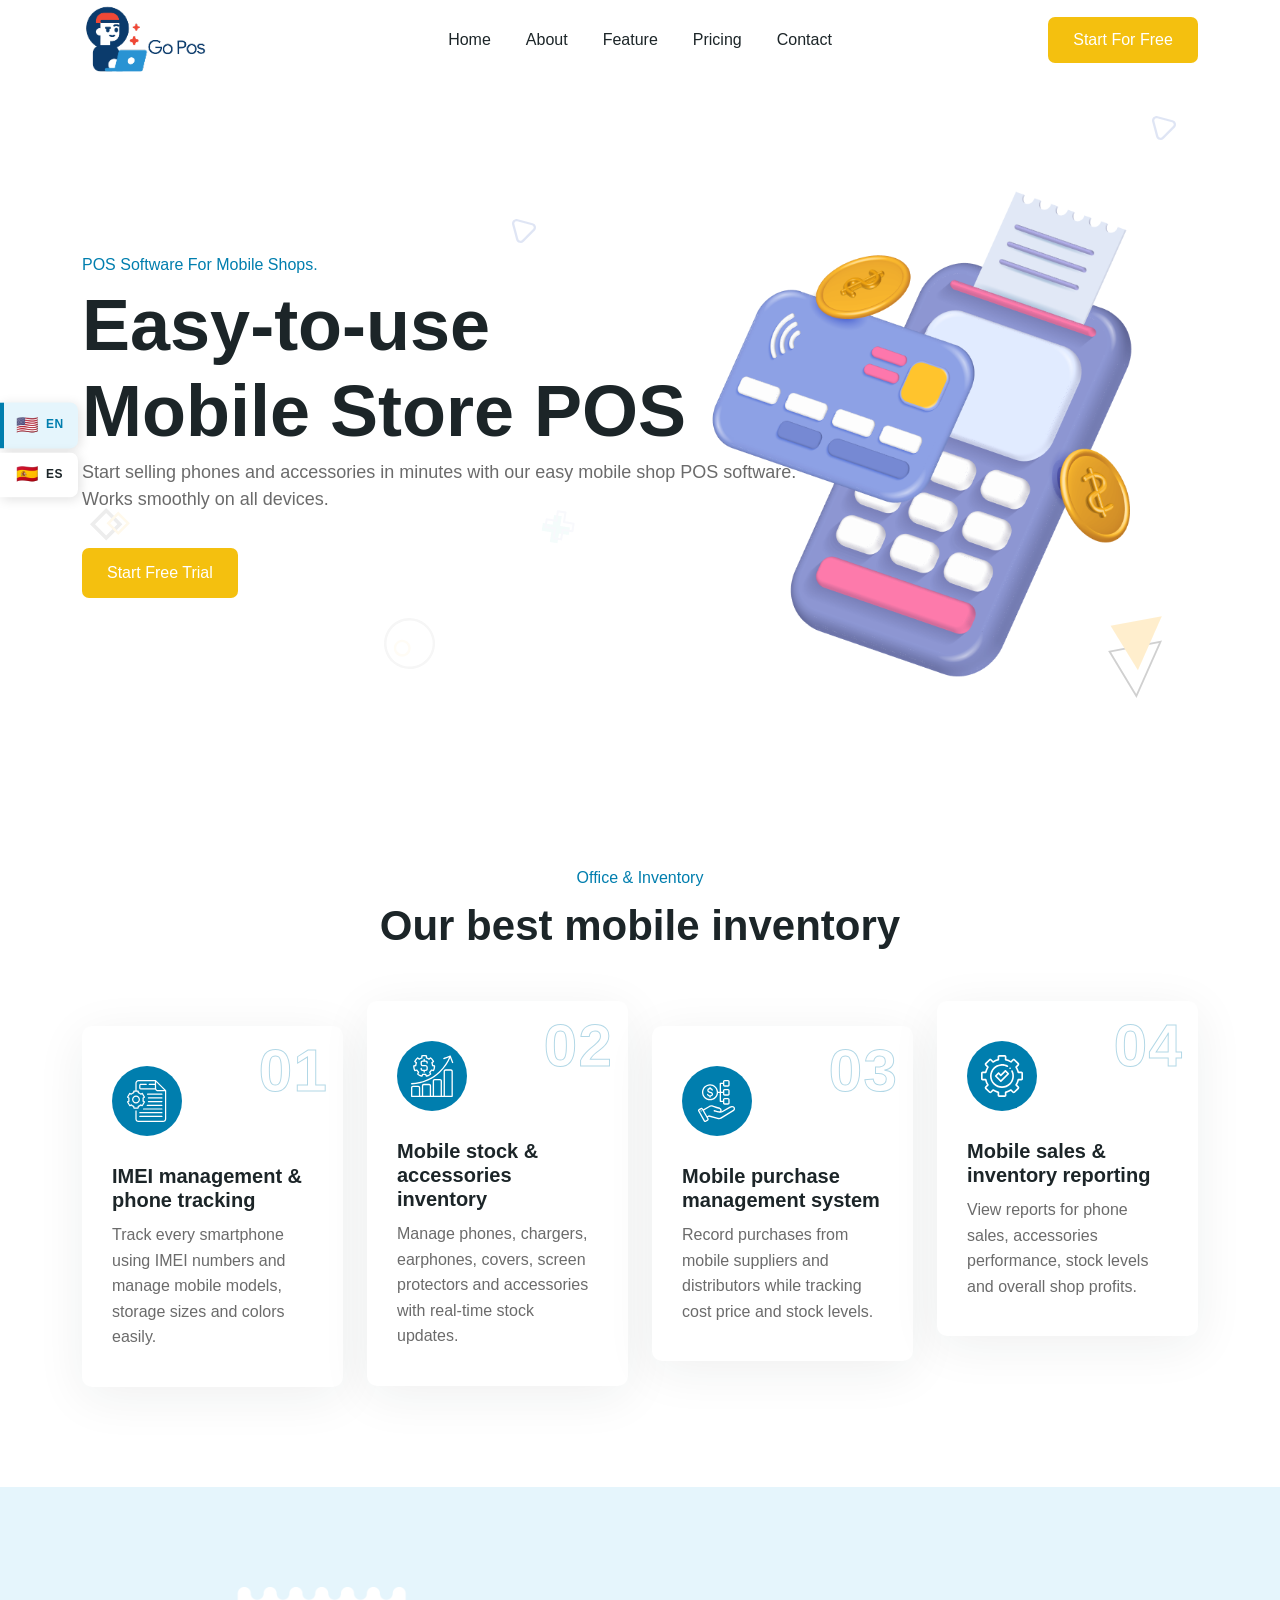
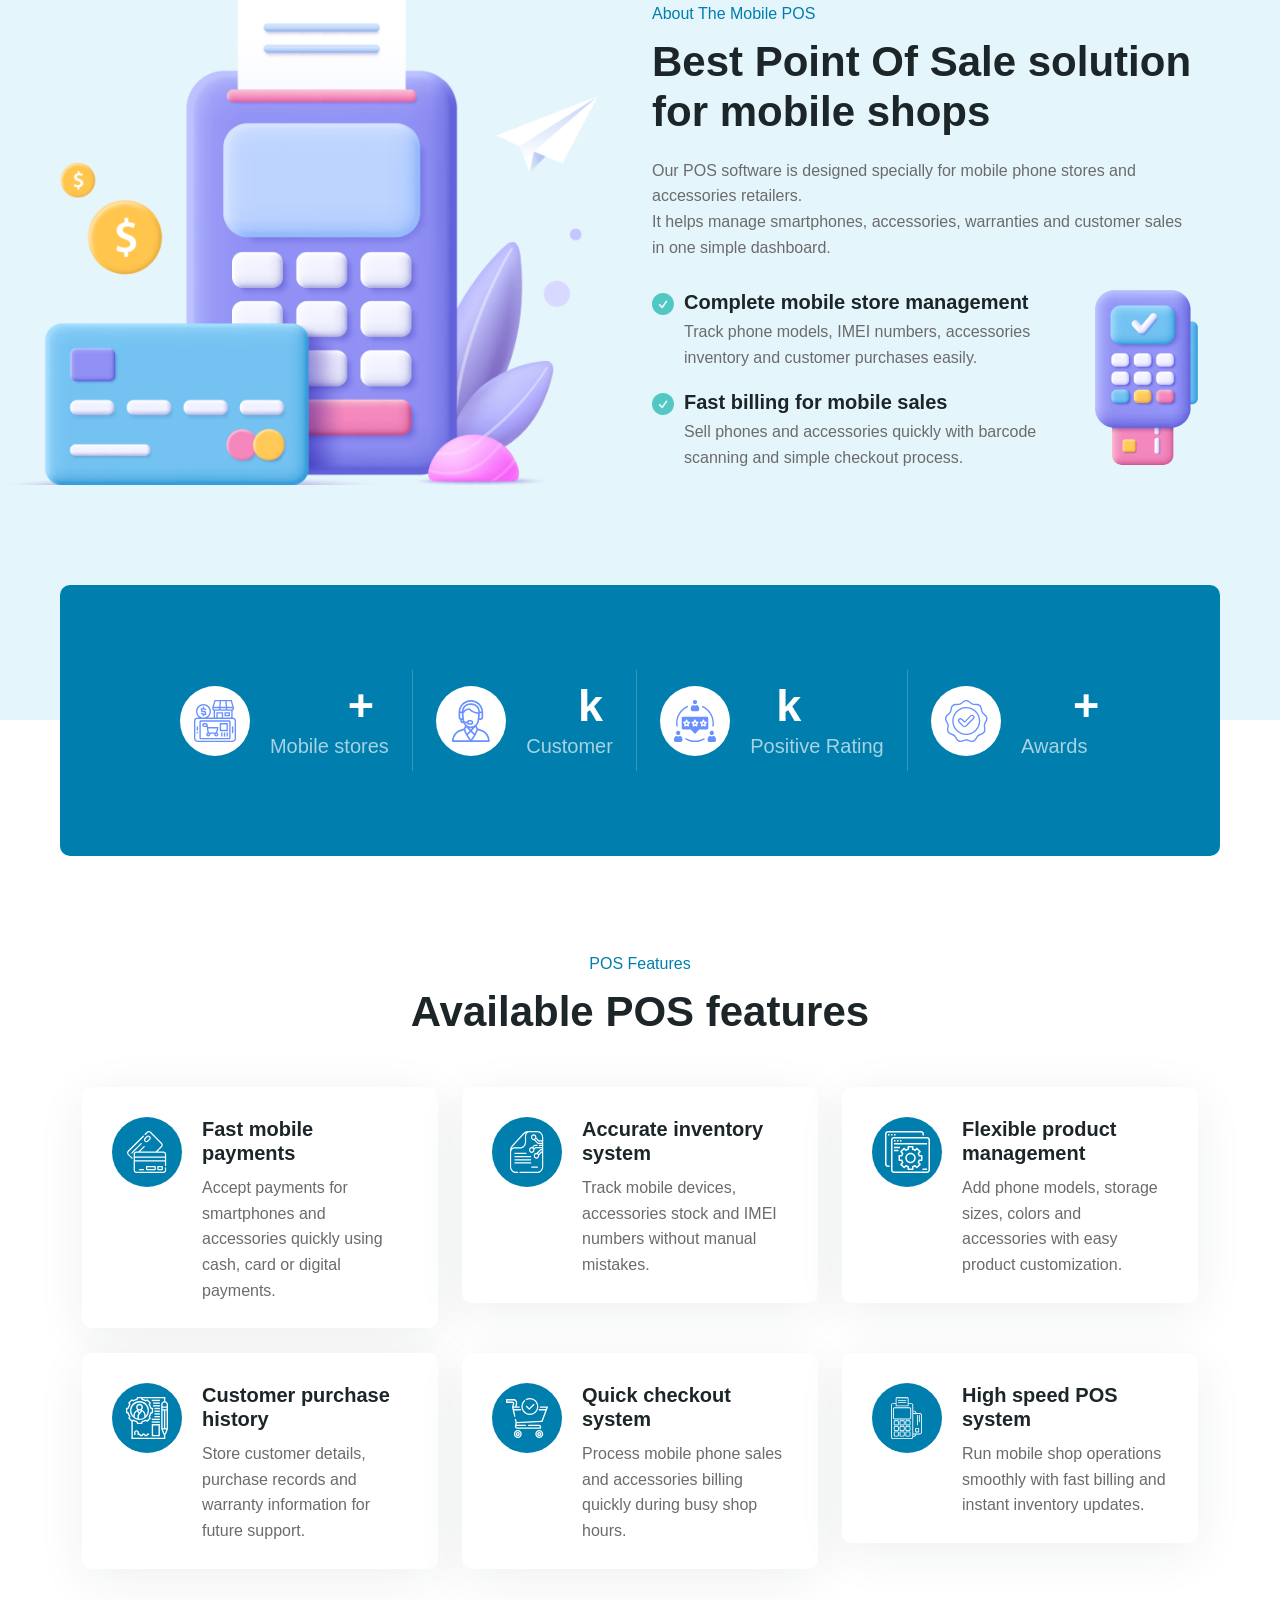
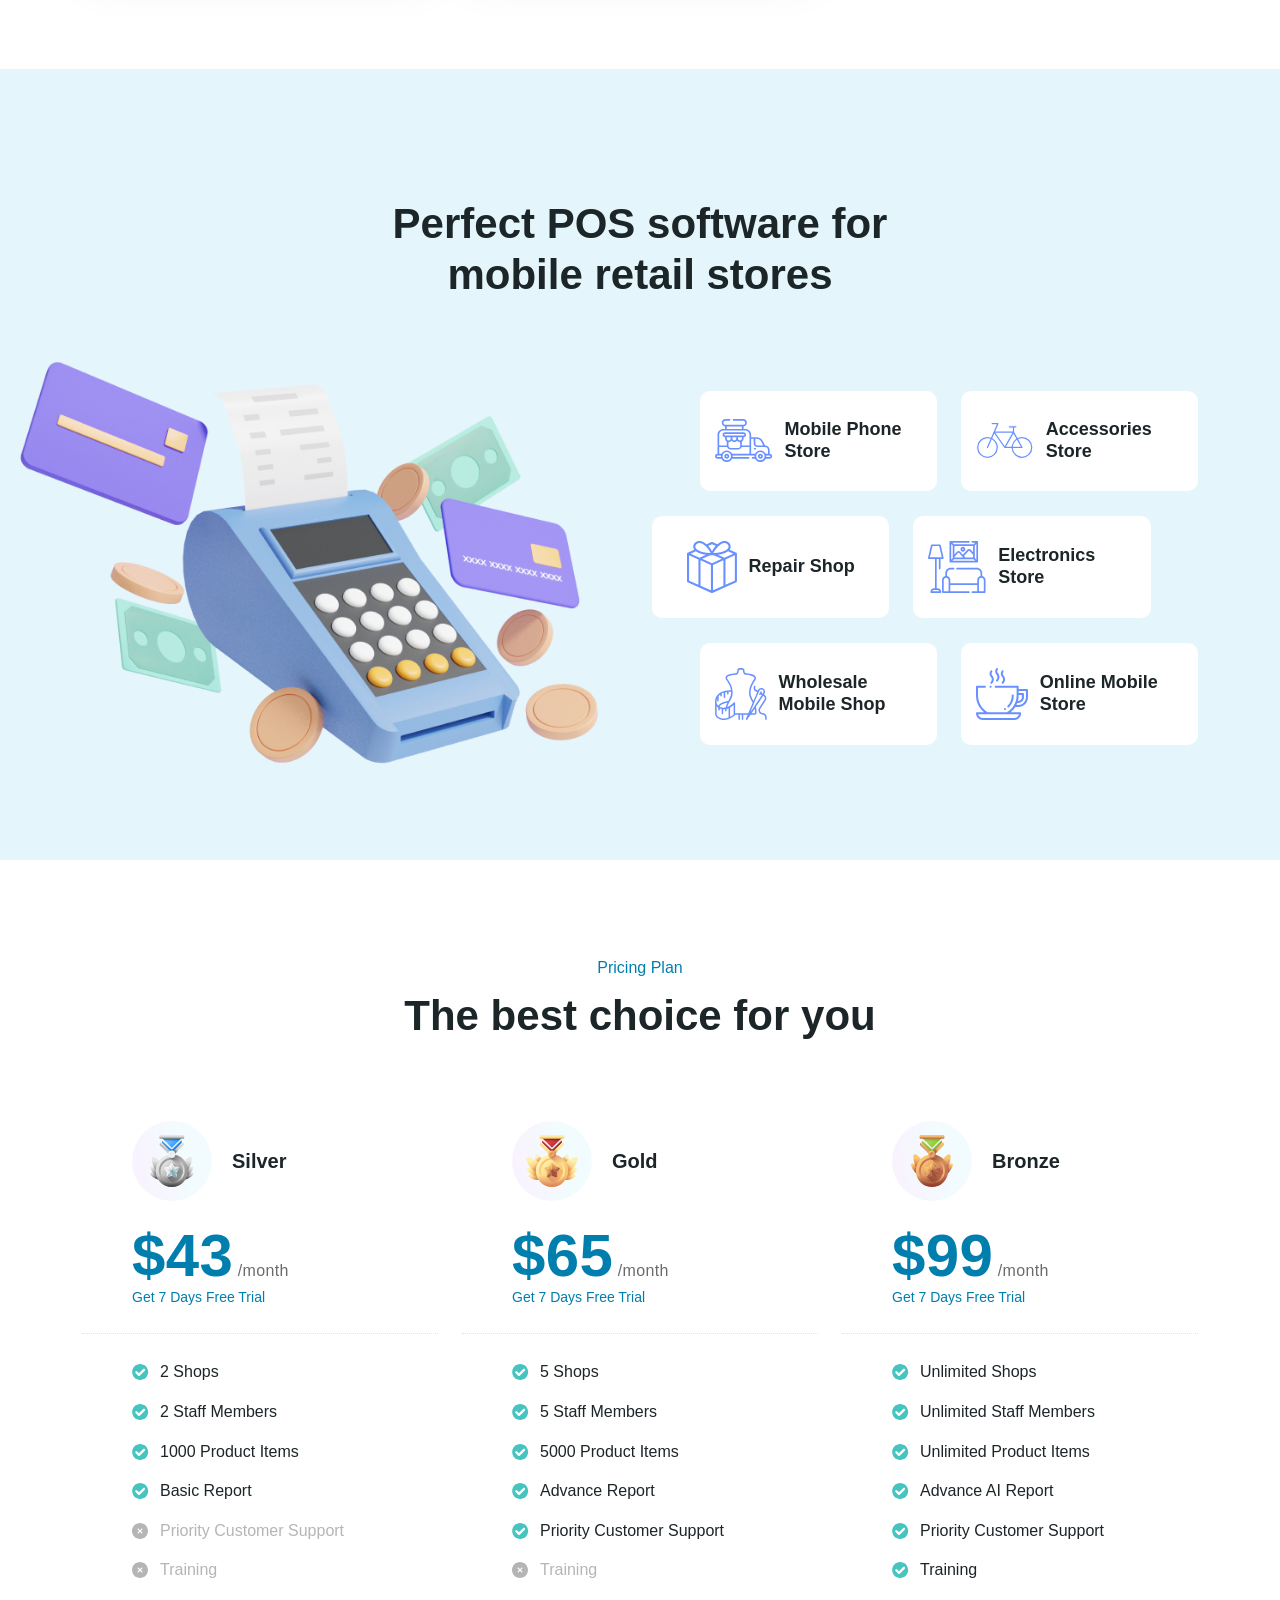
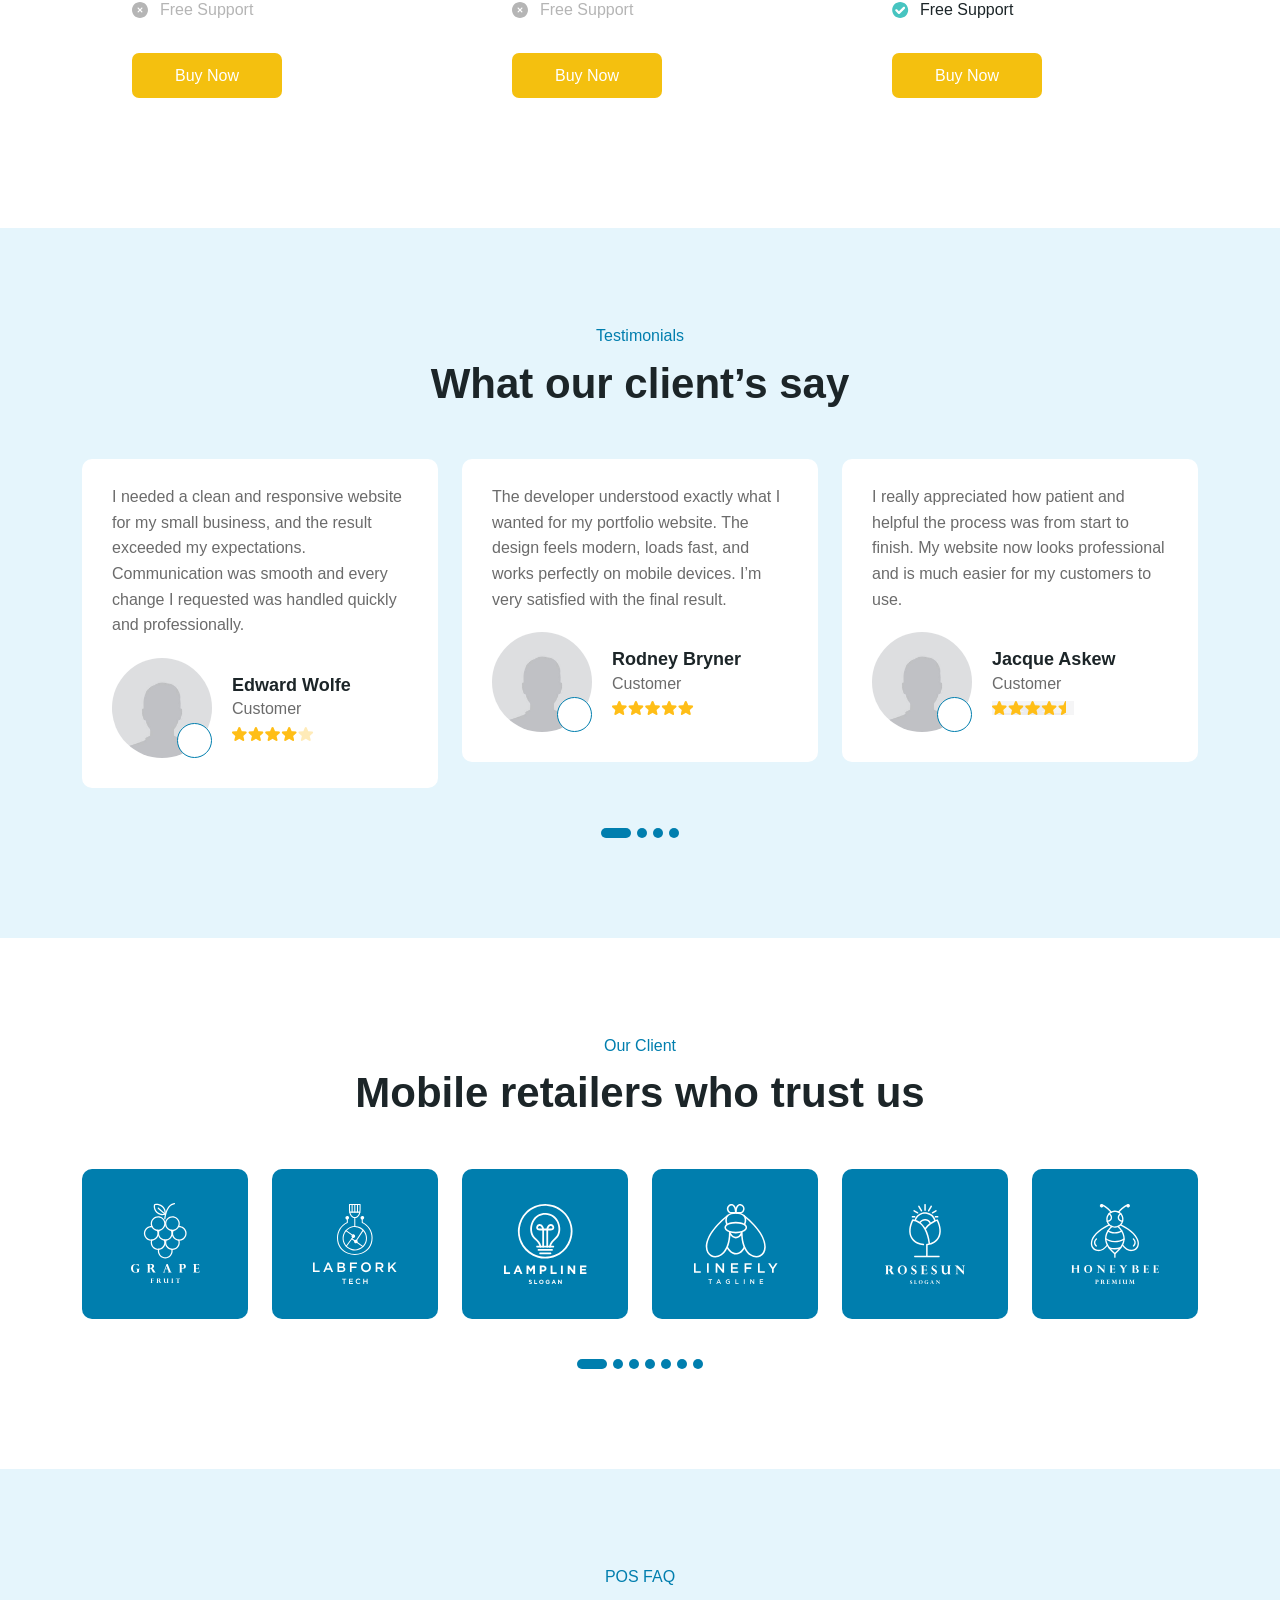
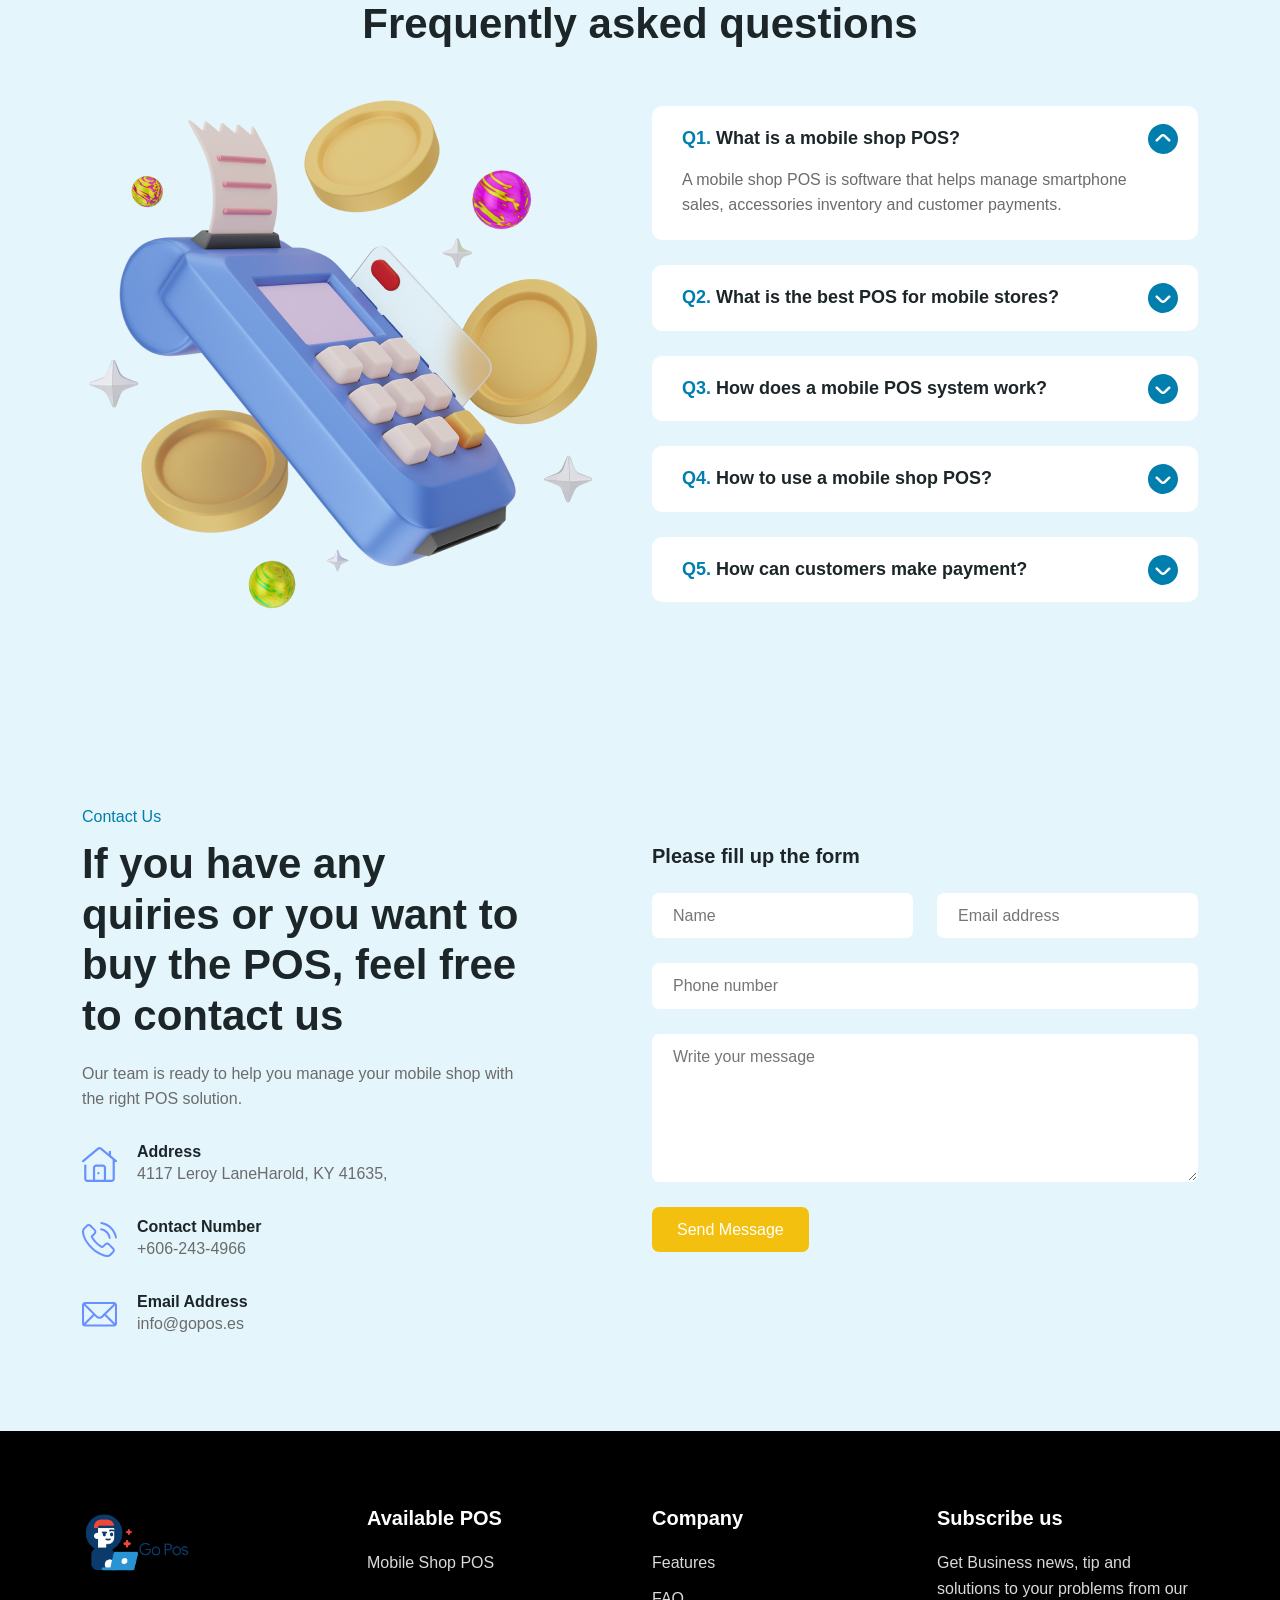
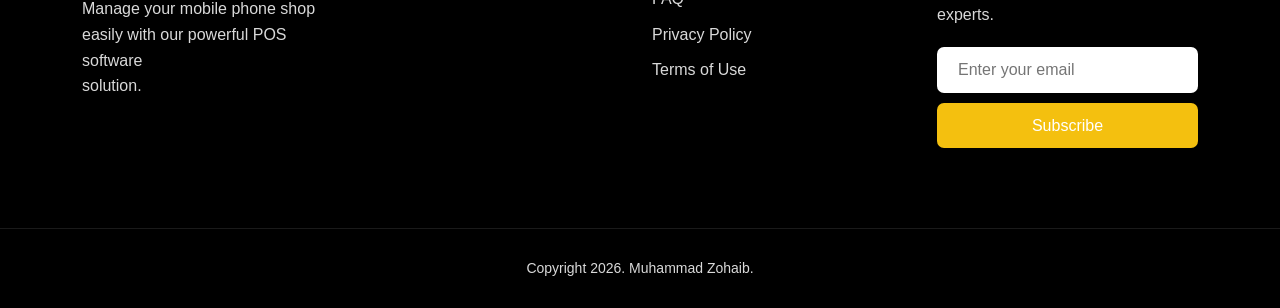
==== commit cf7d3b7c: "full redesigned" ====
--- a/index.html
+++ b/index.html
@@ -1,2689 +1,1463 @@
 <!DOCTYPE html>
 <html class="no-js" lang="en">
-  <head>
-    <!-- Meta Tags -->
-    <meta charset="utf-8" />
-    <meta http-equiv="x-ua-compatible" content="ie=edge" />
-    <meta name="viewport" content="width=device-width, initial-scale=1" />
-    <meta name="author" content="ThemeMarch" />
-    <!-- Favicon Icon -->
-    <link rel="icon" href="assets/img/favicon.png" />
-    <!-- Site Title -->
-    <title>POSCRIBE</title>
-    <link rel="stylesheet" href="assets/css/plugins/bootstrap.min.css" />
-    <link rel="stylesheet" href="assets/css/plugins/slick.css" />
-    <link rel="stylesheet" href="assets/css/plugins/animate.css" />
-    <link rel="stylesheet" href="assets/css/style.css" />
-  </head>
-
-  <body>
-    <div class="cs-preloader cs-white_bg cs-center">
-      <div class="cs-preloader_in">
-        <img src="assets/img/logo_mini.svg" alt="Logo" />
-      </div>
-    </div>
-    <!-- Start Header Section -->
-    <header
-      class="cs-site_header cs-style1 cs-sticky-header cs-primary_color cs-white_bg"
-    >
-      <div class="cs-main_header">
-        <div class="container">
-          <div class="cs-main_header_in">
-            <div class="cs-main_header_left">
-              <a class="cs-site_branding cs-accent_color" href="index.html">
-                <img src="assets/img/logo_mini.svg" alt="Logo" />
-              </a>
-            </div>
-            <div class="cs-main_header_center">
-              <div class="cs-nav">
-                <ul class="cs-nav_list">
-                  <li><a href="#home" class="cs-smoth_scroll">Home</a></li>
-                  <li><a href="#about" class="cs-smoth_scroll">About</a></li>
-                  <li>
-                    <a href="#feature" class="cs-smoth_scroll">Feature</a>
-                  </li>
-                  <li>
-                    <a href="#pricing" class="cs-smoth_scroll">Pricing</a>
-                  </li>
-                  <li><a href="#news" class="cs-smoth_scroll">News</a></li>
-                  <li>
-                    <a href="#contact" class="cs-smoth_scroll">Contact</a>
-                  </li>
-                </ul>
-              </div>
-            </div>
-            <div class="cs-main_header_right">
-              <div class="cs-toolbox">
-                <!-- <span class="cs-link cs-modal_btn" data-modal="login"
+
+<head>
+  <!-- Meta Tags -->
+  <meta charset="utf-8" />
+  <meta http-equiv="x-ua-compatible" content="ie=edge" />
+  <meta name="viewport" content="width=device-width, initial-scale=1" />
+  <meta name="author" content="ThemeMarch" />
+  <!-- Favicon Icon -->
+  <link rel="icon" href="assets/img/goposonlylogo.png" />
+  <!-- Site Title -->
+  <title>GoPOS</title>
+  <link rel="stylesheet" href="assets/css/plugins/bootstrap.min.css" />
+  <link rel="stylesheet" href="assets/css/plugins/slick.css" />
+  <link rel="stylesheet" href="assets/css/plugins/animate.css" />
+  <link rel="stylesheet" href="assets/css/style.css" />
+</head>
+
+<body>
+  <!-- Language Switcher (sticky left) -->
+  <nav class="cs-lang-switcher" aria-label="Language selector">
+    <a href="index.html" class="cs-lang-btn cs-lang-active" id="lang-en" aria-label="Switch to English">
+      <span class="cs-lang-flag">🇺🇸</span>
+      <span class="cs-lang-label">EN</span>
+    </a>
+    <a href="es.html" class="cs-lang-btn" id="lang-es" aria-label="Cambiar a Español">
+      <span class="cs-lang-flag">🇪🇸</span>
+      <span class="cs-lang-label">ES</span>
+    </a>
+  </nav>
+  <div class="cs-preloader cs-white_bg cs-center">
+    <div class="cs-preloader_in">
+      <img src="assets/img/logo_mini.svg" alt="Logo" />
+    </div>
+  </div>
+  <!-- Start Header Section -->
+  <header class="cs-site_header cs-style1 cs-sticky-header cs-primary_color cs-white_bg">
+    <div class="cs-main_header">
+      <div class="container">
+        <div class="cs-main_header_in">
+          <div class="cs-main_header_left">
+            <a class="cs-site_branding cs-accent_color" href="index.html">
+              <img src="assets/img/logo_mini.svg" alt="Logo" />
+            </a>
+          </div>
+          <div class="cs-main_header_center">
+            <div class="cs-nav">
+              <ul class="cs-nav_list">
+                <li><a href="#home" class="cs-smoth_scroll">Home</a></li>
+                <li><a href="#about" class="cs-smoth_scroll">About</a></li>
+                <li>
+                  <a href="#feature" class="cs-smoth_scroll">Feature</a>
+                </li>
+                <li>
+                  <a href="#pricing" class="cs-smoth_scroll">Pricing</a>
+                </li>
+                <li>
+                  <a href="#contact" class="cs-smoth_scroll">Contact</a>
+                </li>
+              </ul>
+            </div>
+          </div>
+          <div class="cs-main_header_right">
+            <div class="cs-toolbox">
+              <!-- <span class="cs-link cs-modal_btn" data-modal="login"
                   >Login</span
                 > -->
-                <span
-                  class="cs-btn cs-color1 cs-modal_btn"
-                  data-modal="register"
-                  ><span>Start For Free</span></span
-                >
-              </div>
-            </div>
-          </div>
-        </div>
-      </div>
-    </header>
-    <!-- End Header Section -->
-
-    <!-- Start Hero -->
-    <div id="home">
-      <div class="cs-height_80 cs-height_lg_80"></div>
-      <section
-        class="cs-hero cs-style1 cs-bg"
-        data-src="assets/img/hero_bg.svg"
-      >
-        <div class="container">
-          <div class="cs-hero_img">
-            <div
-              class="cs-hero_img_bg cs-bg"
-              data-src="assets/img/hero_img_bg.png"
-            ></div>
-            <img
-              src="assets/img/hero_img.png"
-              alt="Hero Image"
-              class="wow fadeInRight"
-              data-wow-duration="1s"
-              data-wow-delay="0.4s"
-            />
-          </div>
-          <div class="cs-hero_text">
-            <div class="cs-hero_secondary_title">
-              POS Software For Mobile Shops.
-            </div>
-            <h1 class="cs-hero_title">Easy-to-use <br />Mobile Store POS</h1>
-            <div class="cs-hero_subtitle">
-              Start selling phones and accessories in minutes with our easy mobile shop POS software.
-              <br />Works smoothly on all devices.
-            </div>
-            <a href="#" class="cs-btn"><span>Start Free Trial</span></a>
-          </div>
-          <div class="cs-hero_shapes">
-            <div class="cs-shape cs-shape_position1">
-              <img src="assets/img/shape/shape_1.svg" alt="Shape" />
-            </div>
-            <div class="cs-shape cs-shape_position2">
-              <img src="assets/img/shape/shape_2.svg" alt="Shape" />
-            </div>
-            <div class="cs-shape cs-shape_position3">
-              <img src="assets/img/shape/shape_3.svg" alt="Shape" />
-            </div>
-            <div class="cs-shape cs-shape_position4">
-              <img src="assets/img/shape/shape_4.svg" alt="Shape" />
-            </div>
-            <div class="cs-shape cs-shape_position5">
-              <img src="assets/img/shape/shape_5.svg" alt="Shape" />
-            </div>
-            <div class="cs-shape cs-shape_position6">
-              <img src="assets/img/shape/shape_6.svg" alt="Shape" />
-            </div>
-          </div>
-        </div>
-      </section>
-    </div>
-    <!-- End Hero -->
-
-    <!-- Start Main Feature -->
-    <section class="cs-bg" data-src="assets/img/feature_bg.svg">
+              <span class="cs-btn cs-color1 cs-modal_btn" data-modal="register"><span>Start For Free</span></span>
+            </div>
+          </div>
+        </div>
+      </div>
+    </div>
+  </header>
+  <!-- End Header Section -->
+
+  <!-- Start Hero -->
+  <div id="home">
+    <div class="cs-height_80 cs-height_lg_80"></div>
+    <section class="cs-hero cs-style1 cs-bg" data-src="assets/img/hero_bg.svg">
+      <div class="container">
+        <div class="cs-hero_img">
+          <div class="cs-hero_img_bg cs-bg" data-src="assets/img/hero_img_bg.png"></div>
+          <img src="assets/img/hero_img.png" alt="Hero Image" class="wow fadeInRight" data-wow-duration="1s"
+            data-wow-delay="0.4s" />
+        </div>
+        <div class="cs-hero_text">
+          <div class="cs-hero_secondary_title">
+            POS Software For Mobile Shops.
+          </div>
+          <h1 class="cs-hero_title">Easy-to-use <br />Mobile Store POS</h1>
+          <div class="cs-hero_subtitle">
+            Start selling phones and accessories in minutes with our easy mobile shop POS software.
+            <br />Works smoothly on all devices.
+          </div>
+          <a href="#" class="cs-btn"><span>Start Free Trial</span></a>
+        </div>
+        <div class="cs-hero_shapes">
+          <div class="cs-shape cs-shape_position1">
+            <img src="assets/img/shape/shape_1.svg" alt="Shape" />
+          </div>
+          <div class="cs-shape cs-shape_position2">
+            <img src="assets/img/shape/shape_2.svg" alt="Shape" />
+          </div>
+          <div class="cs-shape cs-shape_position3">
+            <img src="assets/img/shape/shape_3.svg" alt="Shape" />
+          </div>
+          <div class="cs-shape cs-shape_position4">
+            <img src="assets/img/shape/shape_4.svg" alt="Shape" />
+          </div>
+          <div class="cs-shape cs-shape_position5">
+            <img src="assets/img/shape/shape_5.svg" alt="Shape" />
+          </div>
+          <div class="cs-shape cs-shape_position6">
+            <img src="assets/img/shape/shape_6.svg" alt="Shape" />
+          </div>
+        </div>
+      </div>
+    </section>
+  </div>
+  <!-- End Hero -->
+
+  <!-- Start Main Feature -->
+  <section class="cs-bg" data-src="assets/img/feature_bg.svg">
+    <div class="cs-height_95 cs-height_lg_70"></div>
+    <div class="container">
+      <div class="cs-seciton_heading cs-style1 text-center">
+        <div class="cs-section_subtitle wow fadeInUp" data-wow-duration="1s" data-wow-delay="0.3s">
+          Office & Inventory
+        </div>
+        <div class="cs-height_10 cs-height_lg_10"></div>
+        <h3 class="cs-section_title">Our best mobile inventory</h3>
+      </div>
+      <div class="cs-height_50 cs-height_lg_40"></div>
+      <div class="row">
+        <div class="col-md-6 col-xl-3">
+          <div class="cs-height_25 cs-height_lg_0"></div>
+          <div class="cs-iconbox cs-style1">
+            <div class="cs-iconbox_icon cs-center">
+              <img src="assets/img/icons/icon_box_1.svg" alt="Icon" />
+            </div>
+            <div class="cs-iconbox_in">
+              <div class="cs-iconbox_number cs-primary_font">01</div>
+              <h3 class="cs-iconbox_title">IMEI management & phone tracking</h3>
+              <div class="cs-iconbox_subtitle">
+                Track every smartphone using IMEI numbers and manage mobile models, storage sizes and colors easily.
+              </div>
+            </div>
+          </div>
+          <div class="cs-height_25 cs-height_lg_25"></div>
+        </div>
+        <div class="col-md-6 col-xl-3">
+          <div class="cs-iconbox cs-style1">
+            <div class="cs-iconbox_icon cs-center">
+              <img src="assets/img/icons/icon_box_2.svg" alt="Icon" />
+            </div>
+            <div class="cs-iconbox_in">
+              <div class="cs-iconbox_number cs-primary_font">02</div>
+              <h3 class="cs-iconbox_title">Mobile stock & accessories inventory</h3>
+              <div class="cs-iconbox_subtitle">
+                Manage phones, chargers, earphones, covers, screen protectors and accessories with real-time stock
+                updates.
+              </div>
+            </div>
+          </div>
+          <div class="cs-height_25 cs-height_lg_25"></div>
+        </div>
+        <div class="col-md-6 col-xl-3">
+          <div class="cs-height_25 cs-height_lg_0"></div>
+          <div class="cs-iconbox cs-style1">
+            <div class="cs-iconbox_icon cs-center">
+              <img src="assets/img/icons/icon_box_3.svg" alt="Icon" />
+            </div>
+            <div class="cs-iconbox_in">
+              <div class="cs-iconbox_number cs-primary_font">03</div>
+              <h3 class="cs-iconbox_title">Mobile purchase management system</h3>
+              <div class="cs-iconbox_subtitle">
+                Record purchases from mobile suppliers and distributors while tracking cost price and stock levels.
+              </div>
+            </div>
+          </div>
+          <div class="cs-height_25 cs-height_lg_25"></div>
+        </div>
+        <div class="col-md-6 col-xl-3">
+          <div class="cs-iconbox cs-style1">
+            <div class="cs-iconbox_icon cs-center">
+              <img src="assets/img/icons/icon_box_4.svg" alt="Icon" />
+            </div>
+            <div class="cs-iconbox_in">
+              <div class="cs-iconbox_number cs-primary_font">04</div>
+              <h3 class="cs-iconbox_title">Mobile sales & inventory reporting</h3>
+              <div class="cs-iconbox_subtitle">
+                View reports for phone sales, accessories performance, stock levels and overall shop profits.
+              </div>
+            </div>
+          </div>
+          <div class="cs-height_25 cs-height_lg_25"></div>
+        </div>
+      </div>
+      <div class="cs-height_75 cs-height_lg_45"></div>
+    </div>
+  </section>
+  <!-- End Main Feature -->
+
+  <!-- Start About -->
+  <section id="about" class="cs-gradient_bg_1">
+    <div class="cs-height_100 cs-height_lg_70"></div>
+    <div class="container">
+      <div class="row align-items-center flex-column-reverse-lg">
+        <div class="col-xl-6 wow fadeInLeft" data-wow-duration="1s" data-wow-delay="0.3s">
+          <div class="cs-left_full_width cs-space110">
+            <div class="cs-left_sided_img">
+              <img src="assets/img/about_img_1.png" alt="About" />
+            </div>
+          </div>
+        </div>
+        <div class="col-xl-6">
+          <div class="cs-height_0 cs-height_lg_40"></div>
+          <div class="cs-seciton_heading cs-style1">
+            <div class="cs-section_subtitle">About The Mobile POS</div>
+            <div class="cs-height_10 cs-height_lg_10"></div>
+            <h3 class="cs-section_title">
+              Best Point Of Sale solution for mobile shops
+            </h3>
+          </div>
+          <div class="cs-height_20 cs-height_lg_20"></div>
+          <p>
+            Our POS software is designed specially for mobile phone stores and accessories retailers. <br />
+            It helps manage smartphones, accessories, warranties and customer sales in one simple dashboard.
+          </p>
+          <div class="cs-height_15 cs-height_lg_15"></div>
+          <div class="cs-list_1_wrap">
+            <ul class="cs-list cs-style1 cs-mp0">
+              <li>
+                <span class="cs-list_icon">
+                  <img src="assets/img/icons/tick.svg" alt="Tick" />
+                </span>
+                <div class="cs-list_right">
+                  <h3>Complete mobile store management</h3>
+                  <p>
+                    Track phone models, IMEI numbers, accessories inventory and customer purchases easily.
+                  </p>
+                </div>
+              </li>
+              <li>
+                <span class="cs-list_icon">
+                  <img src="assets/img/icons/tick.svg" alt="Tick" />
+                </span>
+                <div class="cs-list_right">
+                  <h3>Fast billing for mobile sales</h3>
+                  <p>
+                    Sell phones and accessories quickly with barcode scanning and simple checkout process.
+                  </p>
+                </div>
+              </li>
+            </ul>
+            <div class="cs-list_img wow fadeInUp" data-wow-duration="1s" data-wow-delay="0.5s">
+              <img src="assets/img/about_img_2.png" alt="About" />
+            </div>
+          </div>
+        </div>
+      </div>
+    </div>
+    <div class="cs-height_100 cs-height_lg_70"></div>
+    <div class="cs-height_135 cs-height_lg_0"></div>
+  </section>
+  <!-- End About -->
+
+  <!-- Start Fun Fact -->
+  <div class="container-fluid">
+    <div class="cs-funfact_1_wrap cs-type1">
+      <div class="cs-funfact cs-style1">
+        <div class="cs-funfact_icon cs-center">
+          <img src="assets/img/icons/funfact_icon_1.svg" alt="Icon" />
+        </div>
+        <div class="cs-funfact_right">
+          <div class="cs-funfact_number cs-primary_font">
+            <span data-count-to="320" class="odometer"></span>+
+          </div>
+          <h2 class="cs-funfact_title">Mobile stores</h2>
+        </div>
+      </div>
+      <div class="cs-funfact cs-style1">
+        <div class="cs-funfact_icon cs-center">
+          <img src="assets/img/icons/funfact_icon_2.svg" alt="Icon" />
+        </div>
+        <div class="cs-funfact_right">
+          <div class="cs-funfact_number cs-primary_font">
+            <span data-count-to="92" class="odometer"></span>k
+          </div>
+          <h2 class="cs-funfact_title">Customer</h2>
+        </div>
+      </div>
+      <div class="cs-funfact cs-style1">
+        <div class="cs-funfact_icon cs-center">
+          <img src="assets/img/icons/funfact_icon_3.svg" alt="Icon" />
+        </div>
+        <div class="cs-funfact_right">
+          <div class="cs-funfact_number cs-primary_font">
+            <span data-count-to="5" class="odometer"></span>k
+          </div>
+          <h2 class="cs-funfact_title">Positive Rating</h2>
+        </div>
+      </div>
+      <div class="cs-funfact cs-style1">
+        <div class="cs-funfact_icon cs-center">
+          <img src="assets/img/icons/funfact_icon_4.svg" alt="Icon" />
+        </div>
+        <div class="cs-funfact_right">
+          <div class="cs-funfact_number cs-primary_font">
+            <span data-count-to="20" class="odometer"></span>+
+          </div>
+          <h2 class="cs-funfact_title">Awards</h2>
+        </div>
+      </div>
+    </div>
+  </div>
+  <!-- End Fun F    act -->
+
+  <!-- Start All Feature -->
+  <section class="cs-bg" data-src="assets/img/feature_bg.svg">
+    <div class="cs-height_135 cs-height_lg_0"></div>
+    <div id="feature">
       <div class="cs-height_95 cs-height_lg_70"></div>
       <div class="container">
         <div class="cs-seciton_heading cs-style1 text-center">
-          <div
-            class="cs-section_subtitle wow fadeInUp"
-            data-wow-duration="1s"
-            data-wow-delay="0.3s"
-          >
-            Office & Inventory
+          <div class="cs-section_subtitle wow fadeInUp" data-wow-duration="1s" data-wow-delay="0.3s">
+            POS Features
           </div>
           <div class="cs-height_10 cs-height_lg_10"></div>
-          <h3 class="cs-section_title">Our best mobile inventory</h3>
+          <h3 class="cs-section_title">Available POS features</h3>
         </div>
         <div class="cs-height_50 cs-height_lg_40"></div>
         <div class="row">
-          <div class="col-md-6 col-xl-3">
-            <div class="cs-height_25 cs-height_lg_0"></div>
-            <div class="cs-iconbox cs-style1">
+          <div class="col-xl-4 col-md-6">
+            <div class="cs-iconbox cs-style1 cs-type1">
               <div class="cs-iconbox_icon cs-center">
-                <img src="assets/img/icons/icon_box_1.svg" alt="Icon" />
+                <img src="assets/img/icons/icon_box_5.svg" alt="Icon" />
               </div>
               <div class="cs-iconbox_in">
-                <div class="cs-iconbox_number cs-primary_font">01</div>
-                <h3 class="cs-iconbox_title">IMEI management & phone tracking</h3>
+                <h3 class="cs-iconbox_title">Fast mobile payments</h3>
                 <div class="cs-iconbox_subtitle">
-                  Track every smartphone using IMEI numbers and manage mobile models, storage sizes and colors easily.
+                  Accept payments for smartphones and accessories quickly using cash, card or digital payments.
                 </div>
               </div>
             </div>
             <div class="cs-height_25 cs-height_lg_25"></div>
           </div>
-          <div class="col-md-6 col-xl-3">
-            <div class="cs-iconbox cs-style1">
+          <div class="col-xl-4 col-md-6">
+            <div class="cs-iconbox cs-style1 cs-type1">
               <div class="cs-iconbox_icon cs-center">
-                <img src="assets/img/icons/icon_box_2.svg" alt="Icon" />
+                <img src="assets/img/icons/icon_box_6.svg" alt="Icon" />
               </div>
               <div class="cs-iconbox_in">
-                <div class="cs-iconbox_number cs-primary_font">02</div>
-                <h3 class="cs-iconbox_title">Mobile stock & accessories inventory</h3>
+                <h3 class="cs-iconbox_title">Accurate inventory system</h3>
                 <div class="cs-iconbox_subtitle">
-                  Manage phones, chargers, earphones, covers, screen protectors and accessories with real-time stock updates.
+                  Track mobile devices, accessories stock and IMEI numbers without manual mistakes.
                 </div>
               </div>
             </div>
             <div class="cs-height_25 cs-height_lg_25"></div>
           </div>
-          <div class="col-md-6 col-xl-3">
-            <div class="cs-height_25 cs-height_lg_0"></div>
-            <div class="cs-iconbox cs-style1">
+          <div class="col-xl-4 col-md-6">
+            <div class="cs-iconbox cs-style1 cs-type1">
               <div class="cs-iconbox_icon cs-center">
-                <img src="assets/img/icons/icon_box_3.svg" alt="Icon" />
+                <img src="assets/img/icons/icon_box_7.svg" alt="Icon" />
               </div>
               <div class="cs-iconbox_in">
-                <div class="cs-iconbox_number cs-primary_font">03</div>
-                <h3 class="cs-iconbox_title">Mobile purchase management system</h3>
+                <h3 class="cs-iconbox_title">Flexible product management</h3>
                 <div class="cs-iconbox_subtitle">
-                  Record purchases from mobile suppliers and distributors while tracking cost price and stock levels.
+                  Add phone models, storage sizes, colors and accessories with easy product customization.
                 </div>
               </div>
             </div>
             <div class="cs-height_25 cs-height_lg_25"></div>
           </div>
-          <div class="col-md-6 col-xl-3">
-            <div class="cs-iconbox cs-style1">
+          <div class="col-xl-4 col-md-6">
+            <div class="cs-iconbox cs-style1 cs-type1">
               <div class="cs-iconbox_icon cs-center">
-                <img src="assets/img/icons/icon_box_4.svg" alt="Icon" />
+                <img src="assets/img/icons/icon_box_8.svg" alt="Icon" />
               </div>
               <div class="cs-iconbox_in">
-                <div class="cs-iconbox_number cs-primary_font">04</div>
-                <h3 class="cs-iconbox_title">Mobile sales & inventory reporting</h3>
+                <h3 class="cs-iconbox_title">Customer purchase history</h3>
                 <div class="cs-iconbox_subtitle">
-                  View reports for phone sales, accessories performance, stock levels and overall shop profits.
+                  Store customer details, purchase records and warranty information for future support.
                 </div>
               </div>
             </div>
             <div class="cs-height_25 cs-height_lg_25"></div>
           </div>
-        </div>
-        <div class="cs-height_75 cs-height_lg_45"></div>
-      </div>
-    </section>
-    <!-- End Main Feature -->
-
-    <!-- Start About -->
-    <section id="about" class="cs-gradient_bg_1">
-      <div class="cs-height_100 cs-height_lg_70"></div>
-      <div class="container">
-        <div class="row align-items-center flex-column-reverse-lg">
-          <div
-            class="col-xl-6 wow fadeInLeft"
-            data-wow-duration="1s"
-            data-wow-delay="0.3s"
-          >
-            <div class="cs-left_full_width cs-space110">
-              <div class="cs-left_sided_img">
-                <img src="assets/img/about_img_1.png" alt="About" />
-              </div>
-            </div>
-          </div>
-          <div class="col-xl-6">
-            <div class="cs-height_0 cs-height_lg_40"></div>
-            <div class="cs-seciton_heading cs-style1">
-              <div class="cs-section_subtitle">About The Mobile POS</div>
-              <div class="cs-height_10 cs-height_lg_10"></div>
-              <h3 class="cs-section_title">
-                Best Point Of Sale solution for mobile shops
-              </h3>
-            </div>
-            <div class="cs-height_20 cs-height_lg_20"></div>
-            <p>
-              Our POS software is designed specially for mobile phone stores and accessories retailers. <br />
-              It helps manage smartphones, accessories, warranties and customer sales in one simple dashboard.
-            </p>
-            <div class="cs-height_15 cs-height_lg_15"></div>
-            <div class="cs-list_1_wrap">
-              <ul class="cs-list cs-style1 cs-mp0">
-                <li>
-                  <span class="cs-list_icon">
-                    <img src="assets/img/icons/tick.svg" alt="Tick" />
-                  </span>
-                  <div class="cs-list_right">
-                    <h3>Complete mobile store management</h3>
-                    <p>
-                      Track phone models, IMEI numbers, accessories inventory and customer purchases easily.
-                    </p>
+          <div class="col-xl-4 col-md-6">
+            <div class="cs-iconbox cs-style1 cs-type1">
+              <div class="cs-iconbox_icon cs-center">
+                <img src="assets/img/icons/icon_box_9.svg" alt="Icon" />
+              </div>
+              <div class="cs-iconbox_in">
+                <h3 class="cs-iconbox_title">Quick checkout system</h3>
+                <div class="cs-iconbox_subtitle">
+                  Process mobile phone sales and accessories billing quickly during busy shop hours.
+                </div>
+              </div>
+            </div>
+            <div class="cs-height_25 cs-height_lg_25"></div>
+          </div>
+          <div class="col-xl-4 col-md-6">
+            <div class="cs-iconbox cs-style1 cs-type1">
+              <div class="cs-iconbox_icon cs-center">
+                <img src="assets/img/icons/icon_box_10.svg" alt="Icon" />
+              </div>
+              <div class="cs-iconbox_in">
+                <h3 class="cs-iconbox_title">High speed POS system</h3>
+                <div class="cs-iconbox_subtitle">
+                  Run mobile shop operations smoothly with fast billing and instant inventory updates.
+                </div>
+              </div>
+            </div>
+            <div class="cs-height_25 cs-height_lg_25"></div>
+          </div>
+        </div>
+      </div>
+      <div class="cs-height_75 cs-height_lg_45"></div>
+    </div>
+  </section>
+  <!-- End All Feature -->
+  <!-- Start Retail Stores -->
+  <section class="cs-gradient_bg_1">
+    <div class="cs-height_95 cs-height_lg_70"></div>
+    <div class="container">
+      <div class="cs-seciton_heading cs-style1 text-center">
+        <div class="cs-section_subtitle wow fadeInUp" data-wow-duration="1s" data-wow-delay="0.3s">
+          Retail Stores
+        </div>
+        <div class="cs-height_10 cs-height_lg_10"></div>
+        <h3 class="cs-section_title">
+          Perfect POS software for <br />mobile retail stores
+        </h3>
+      </div>
+      <div class="cs-height_50 cs-height_lg_40"></div>
+      <div class="row align-items-center flex-column-reverse-lg">
+        <div class="col-xl-6">
+          <div class="cs-left_full_width cs-space40">
+            <div class="cs-left_sided_img">
+              <img src="assets/img/retail-store.png" alt="Retail Stores" />
+            </div>
+          </div>
+        </div>
+        <div class="col-xl-6">
+          <div class="cs-height_25 cs-height_lg_40"></div>
+          <div class="row wow fadeInRight" data-wow-duration="1s" data-wow-delay="0.3s">
+            <div class="col-lg-11 offset-lg-1">
+              <div class="row">
+                <div class="col-md-6">
+                  <div class="cs-iconbox cs-style2 text-center">
+                    <div class="cs-iconbox_icon">
+                      <img src="assets/img/icons/retail_icon_1.svg" alt="Icon" />
+                    </div>
+                    <h2 class="cs-iconbox_title">Mobile Phone Store</h2>
                   </div>
-                </li>
-                <li>
-                  <span class="cs-list_icon">
-                    <img src="assets/img/icons/tick.svg" alt="Tick" />
-                  </span>
-                  <div class="cs-list_right">
-                    <h3>Fast billing for mobile sales</h3>
-                    <p>
-                      Sell phones and accessories quickly with barcode scanning and simple checkout process.
-                    </p>
+                  <div class="cs-height_25 cs-height_lg_25"></div>
+                </div>
+                <div class="col-md-6">
+                  <div class="cs-iconbox cs-style2 text-center">
+                    <div class="cs-iconbox_icon">
+                      <img src="assets/img/icons/retail_icon_2.svg" alt="Icon" />
+                    </div>
+                    <h2 class="cs-iconbox_title">Accessories Store</h2>
                   </div>
+                  <div class="cs-height_25 cs-height_lg_25"></div>
+                </div>
+              </div>
+            </div>
+          </div>
+          <div class="row wow fadeInRight" data-wow-duration="1s" data-wow-delay="0.3s">
+            <div class="col-lg-11">
+              <div class="row">
+                <div class="col-md-6">
+                  <div class="cs-iconbox cs-style2 text-center">
+                    <div class="cs-iconbox_icon">
+                      <img src="assets/img/icons/retail_icon_3.svg" alt="Icon" />
+                    </div>
+                    <h2 class="cs-iconbox_title">Repair Shop</h2>
+                  </div>
+                  <div class="cs-height_25 cs-height_lg_25"></div>
+                </div>
+                <div class="col-md-6">
+                  <div class="cs-iconbox cs-style2 text-center">
+                    <div class="cs-iconbox_icon">
+                      <img src="assets/img/icons/retail_icon_4.svg" alt="Icon" />
+                    </div>
+                    <h2 class="cs-iconbox_title">Electronics Store</h2>
+                  </div>
+                  <div class="cs-height_25 cs-height_lg_25"></div>
+                </div>
+              </div>
+            </div>
+          </div>
+          <div class="row wow fadeInRight" data-wow-duration="1s" data-wow-delay="0.3s">
+            <div class="col-lg-11 offset-lg-1">
+              <div class="row">
+                <div class="col-md-6">
+                  <div class="cs-iconbox cs-style2 text-center">
+                    <div class="cs-iconbox_icon">
+                      <img src="assets/img/icons/retail_icon_5.svg" alt="Icon" />
+                    </div>
+                    <h2 class="cs-iconbox_title">Wholesale Mobile Shop</h2>
+                  </div>
+                  <div class="cs-height_25 cs-height_lg_25"></div>
+                </div>
+                <div class="col-md-6">
+                  <div class="cs-iconbox cs-style2 text-center">
+                    <div class="cs-iconbox_icon">
+                      <img src="assets/img/icons/retail_icon_6.svg" alt="Icon" />
+                    </div>
+                    <h2 class="cs-iconbox_title">Online Mobile Store</h2>
+                  </div>
+                  <div class="cs-height_25 cs-height_lg_25"></div>
+                </div>
+              </div>
+            </div>
+          </div>
+        </div>
+      </div>
+    </div>
+    <div class="cs-height_75 cs-height_lg_70"></div>
+  </section>
+  <!-- End Retail Stores -->
+  <!-- Start Price Section -->
+  <section class="cs-bg" data-src="assets/img/feature_bg.svg" id="pricing">
+    <div class="cs-height_95 cs-height_lg_70"></div>
+    <div class="container">
+      <div class="cs-seciton_heading cs-style1 text-center">
+        <div class="cs-section_subtitle wow fadeInUp" data-wow-duration="1s" data-wow-delay="0.4s">
+          Pricing Plan
+        </div>
+        <div class="cs-height_10 cs-height_lg_10"></div>
+        <h3 class="cs-section_title">The best choice for you</h3>
+      </div>
+      <div class="cs-height_50 cs-height_lg_40"></div>
+      <div class="row">
+        <div class="col-lg-4">
+          <div class="cs-pricing_table cs-style1">
+            <div class="cs-pricing_head">
+              <div class="cs-pricing_heading">
+                <div class="cs-pricing_icon cs-center">
+                  <img src="assets/img/icons/pricing_icon_1.svg" alt="Icon" />
+                </div>
+                <h2 class="cs-pricing_title cs-m0">Silver</h2>
+              </div>
+              <div class="cs-price cs-primary_font">
+                <b class="cs-accent_color">$43</b>
+                <span>/month</span>
+              </div>
+              <div class="cs-pricing_lable">Get 7 Days Free Trial</div>
+            </div>
+            <div class="cs-pricing_body">
+              <ul class="cs-mp0 cs-pricing_feature">
+                <li>
+                  <svg width="17" height="16" viewBox="0 0 17 16" fill="none" xmlns="http://www.w3.org/2000/svg">
+                    <path
+                      d="M8.18215 0C3.771 0 0.18219 3.58872 0.18219 7.99996C0.18219 12.4112 3.771 16 8.18215 16C12.5933 16 16.1821 12.4112 16.1821 7.99996C16.1821 3.58872 12.5934 0 8.18215 0ZM12.7759 6.6487L7.7499 11.6747C7.53619 11.8884 7.25212 12.006 6.94993 12.006C6.64774 12.006 6.36366 11.8884 6.14996 11.6747L3.58843 9.11314C3.37473 8.89944 3.25702 8.61536 3.25702 8.31317C3.25702 8.01089 3.37473 7.72682 3.58843 7.51311C3.80205 7.29941 4.08613 7.18171 4.3884 7.18171C4.69059 7.18171 4.97475 7.29941 5.18837 7.5132L6.94984 9.27459L11.1758 5.04867C11.3895 4.83497 11.6735 4.71735 11.9757 4.71735C12.2779 4.71735 12.562 4.83497 12.7757 5.04867C13.217 5.48994 13.217 6.2076 12.7759 6.6487Z"
+                      fill="#47C4C0" />
+                  </svg>
+                  <span>2 Shops</span>
+                </li>
+                <li>
+                  <svg width="17" height="16" viewBox="0 0 17 16" fill="none" xmlns="http://www.w3.org/2000/svg">
+                    <path
+                      d="M8.18215 0C3.771 0 0.18219 3.58872 0.18219 7.99996C0.18219 12.4112 3.771 16 8.18215 16C12.5933 16 16.1821 12.4112 16.1821 7.99996C16.1821 3.58872 12.5934 0 8.18215 0ZM12.7759 6.6487L7.7499 11.6747C7.53619 11.8884 7.25212 12.006 6.94993 12.006C6.64774 12.006 6.36366 11.8884 6.14996 11.6747L3.58843 9.11314C3.37473 8.89944 3.25702 8.61536 3.25702 8.31317C3.25702 8.01089 3.37473 7.72682 3.58843 7.51311C3.80205 7.29941 4.08613 7.18171 4.3884 7.18171C4.69059 7.18171 4.97475 7.29941 5.18837 7.5132L6.94984 9.27459L11.1758 5.04867C11.3895 4.83497 11.6735 4.71735 11.9757 4.71735C12.2779 4.71735 12.562 4.83497 12.7757 5.04867C13.217 5.48994 13.217 6.2076 12.7759 6.6487Z"
+                      fill="#47C4C0" />
+                  </svg>
+                  <span>2 Staff Members</span>
+                </li>
+                <li>
+                  <svg width="17" height="16" viewBox="0 0 17 16" fill="none" xmlns="http://www.w3.org/2000/svg">
+                    <path
+                      d="M8.18215 0C3.771 0 0.18219 3.58872 0.18219 7.99996C0.18219 12.4112 3.771 16 8.18215 16C12.5933 16 16.1821 12.4112 16.1821 7.99996C16.1821 3.58872 12.5934 0 8.18215 0ZM12.7759 6.6487L7.7499 11.6747C7.53619 11.8884 7.25212 12.006 6.94993 12.006C6.64774 12.006 6.36366 11.8884 6.14996 11.6747L3.58843 9.11314C3.37473 8.89944 3.25702 8.61536 3.25702 8.31317C3.25702 8.01089 3.37473 7.72682 3.58843 7.51311C3.80205 7.29941 4.08613 7.18171 4.3884 7.18171C4.69059 7.18171 4.97475 7.29941 5.18837 7.5132L6.94984 9.27459L11.1758 5.04867C11.3895 4.83497 11.6735 4.71735 11.9757 4.71735C12.2779 4.71735 12.562 4.83497 12.7757 5.04867C13.217 5.48994 13.217 6.2076 12.7759 6.6487Z"
+                      fill="#47C4C0" />
+                  </svg>
+                  <span>1000 Product Items</span>
+                </li>
+                <li>
+                  <svg width="17" height="16" viewBox="0 0 17 16" fill="none" xmlns="http://www.w3.org/2000/svg">
+                    <path
+                      d="M8.18215 0C3.771 0 0.18219 3.58872 0.18219 7.99996C0.18219 12.4112 3.771 16 8.18215 16C12.5933 16 16.1821 12.4112 16.1821 7.99996C16.1821 3.58872 12.5934 0 8.18215 0ZM12.7759 6.6487L7.7499 11.6747C7.53619 11.8884 7.25212 12.006 6.94993 12.006C6.64774 12.006 6.36366 11.8884 6.14996 11.6747L3.58843 9.11314C3.37473 8.89944 3.25702 8.61536 3.25702 8.31317C3.25702 8.01089 3.37473 7.72682 3.58843 7.51311C3.80205 7.29941 4.08613 7.18171 4.3884 7.18171C4.69059 7.18171 4.97475 7.29941 5.18837 7.5132L6.94984 9.27459L11.1758 5.04867C11.3895 4.83497 11.6735 4.71735 11.9757 4.71735C12.2779 4.71735 12.562 4.83497 12.7757 5.04867C13.217 5.48994 13.217 6.2076 12.7759 6.6487Z"
+                      fill="#47C4C0" />
+                  </svg>
+                  <span>Basic Report</span>
+                </li>
+                <li class="cs-inactive">
+                  <svg width="16" height="16" viewBox="0 0 16 16" fill="none" xmlns="http://www.w3.org/2000/svg">
+                    <path fill-rule="evenodd" clip-rule="evenodd"
+                      d="M7.99583 0C3.57967 0 0 3.58154 0 8C0 12.4185 3.57967 16 7.99583 16C12.412 16 15.9917 12.4185 15.9917 8C15.9917 3.58154 12.412 0 7.99583 0ZM6.58529 5.71897C6.52898 5.65851 6.46108 5.61002 6.38563 5.57639C6.31018 5.54275 6.22873 5.52466 6.14615 5.52321C6.06356 5.52175 5.98153 5.53695 5.90495 5.5679C5.82836 5.59885 5.75879 5.64492 5.70038 5.70335C5.64198 5.76179 5.59593 5.8314 5.565 5.90802C5.53407 5.98465 5.51887 6.06672 5.52033 6.14935C5.52179 6.23198 5.53986 6.31347 5.57348 6.38895C5.6071 6.46444 5.65557 6.53238 5.716 6.58872L7.12654 8L5.716 9.41128C5.65557 9.46762 5.6071 9.53556 5.57348 9.61105C5.53986 9.68653 5.52179 9.76802 5.52033 9.85065C5.51887 9.93328 5.53407 10.0154 5.565 10.092C5.59593 10.1686 5.64198 10.2382 5.70038 10.2966C5.75879 10.3551 5.82836 10.4012 5.90495 10.4321C5.98153 10.4631 6.06356 10.4783 6.14615 10.4768C6.22873 10.4753 6.31018 10.4572 6.38563 10.4236C6.46108 10.39 6.52898 10.3415 6.58529 10.281L7.99583 8.86974L9.40638 10.281C9.46269 10.3415 9.53059 10.39 9.60604 10.4236C9.68149 10.4572 9.76293 10.4753 9.84552 10.4768C9.92811 10.4783 10.0101 10.4631 10.0867 10.4321C10.1633 10.4012 10.2329 10.3551 10.2913 10.2966C10.3497 10.2382 10.3957 10.1686 10.4267 10.092C10.4576 10.0154 10.4728 9.93328 10.4713 9.85065C10.4699 9.76802 10.4518 9.68653 10.4182 9.61105C10.3846 9.53556 10.3361 9.46762 10.2757 9.41128L8.86513 8L10.2757 6.58872C10.3361 6.53238 10.3846 6.46444 10.4182 6.38895C10.4518 6.31347 10.4699 6.23198 10.4713 6.14935C10.4728 6.06672 10.4576 5.98465 10.4267 5.90802C10.3957 5.8314 10.3497 5.76179 10.2913 5.70335C10.2329 5.64492 10.1633 5.59885 10.0867 5.5679C10.0101 5.53695 9.92811 5.52175 9.84552 5.52321C9.76293 5.52466 9.68149 5.54275 9.60604 5.57639C9.53059 5.61002 9.46269 5.65851 9.40638 5.71897L7.99583 7.13026L6.58529 5.71897Z"
+                      fill="#47C4C0" />
+                  </svg>
+                  <span>Priority Customer Support</span>
+                </li>
+                <li class="cs-inactive">
+                  <svg width="16" height="16" viewBox="0 0 16 16" fill="none" xmlns="http://www.w3.org/2000/svg">
+                    <path fill-rule="evenodd" clip-rule="evenodd"
+                      d="M7.99583 0C3.57967 0 0 3.58154 0 8C0 12.4185 3.57967 16 7.99583 16C12.412 16 15.9917 12.4185 15.9917 8C15.9917 3.58154 12.412 0 7.99583 0ZM6.58529 5.71897C6.52898 5.65851 6.46108 5.61002 6.38563 5.57639C6.31018 5.54275 6.22873 5.52466 6.14615 5.52321C6.06356 5.52175 5.98153 5.53695 5.90495 5.5679C5.82836 5.59885 5.75879 5.64492 5.70038 5.70335C5.64198 5.76179 5.59593 5.8314 5.565 5.90802C5.53407 5.98465 5.51887 6.06672 5.52033 6.14935C5.52179 6.23198 5.53986 6.31347 5.57348 6.38895C5.6071 6.46444 5.65557 6.53238 5.716 6.58872L7.12654 8L5.716 9.41128C5.65557 9.46762 5.6071 9.53556 5.57348 9.61105C5.53986 9.68653 5.52179 9.76802 5.52033 9.85065C5.51887 9.93328 5.53407 10.0154 5.565 10.092C5.59593 10.1686 5.64198 10.2382 5.70038 10.2966C5.75879 10.3551 5.82836 10.4012 5.90495 10.4321C5.98153 10.4631 6.06356 10.4783 6.14615 10.4768C6.22873 10.4753 6.31018 10.4572 6.38563 10.4236C6.46108 10.39 6.52898 10.3415 6.58529 10.281L7.99583 8.86974L9.40638 10.281C9.46269 10.3415 9.53059 10.39 9.60604 10.4236C9.68149 10.4572 9.76293 10.4753 9.84552 10.4768C9.92811 10.4783 10.0101 10.4631 10.0867 10.4321C10.1633 10.4012 10.2329 10.3551 10.2913 10.2966C10.3497 10.2382 10.3957 10.1686 10.4267 10.092C10.4576 10.0154 10.4728 9.93328 10.4713 9.85065C10.4699 9.76802 10.4518 9.68653 10.4182 9.61105C10.3846 9.53556 10.3361 9.46762 10.2757 9.41128L8.86513 8L10.2757 6.58872C10.3361 6.53238 10.3846 6.46444 10.4182 6.38895C10.4518 6.31347 10.4699 6.23198 10.4713 6.14935C10.4728 6.06672 10.4576 5.98465 10.4267 5.90802C10.3957 5.8314 10.3497 5.76179 10.2913 5.70335C10.2329 5.64492 10.1633 5.59885 10.0867 5.5679C10.0101 5.53695 9.92811 5.52175 9.84552 5.52321C9.76293 5.52466 9.68149 5.54275 9.60604 5.57639C9.53059 5.61002 9.46269 5.65851 9.40638 5.71897L7.99583 7.13026L6.58529 5.71897Z"
+                      fill="#47C4C0" />
+                  </svg>
+                  <span>Training</span>
+                </li>
+                <li class="cs-inactive">
+                  <svg width="16" height="16" viewBox="0 0 16 16" fill="none" xmlns="http://www.w3.org/2000/svg">
+                    <path fill-rule="evenodd" clip-rule="evenodd"
+                      d="M7.99583 0C3.57967 0 0 3.58154 0 8C0 12.4185 3.57967 16 7.99583 16C12.412 16 15.9917 12.4185 15.9917 8C15.9917 3.58154 12.412 0 7.99583 0ZM6.58529 5.71897C6.52898 5.65851 6.46108 5.61002 6.38563 5.57639C6.31018 5.54275 6.22873 5.52466 6.14615 5.52321C6.06356 5.52175 5.98153 5.53695 5.90495 5.5679C5.82836 5.59885 5.75879 5.64492 5.70038 5.70335C5.64198 5.76179 5.59593 5.8314 5.565 5.90802C5.53407 5.98465 5.51887 6.06672 5.52033 6.14935C5.52179 6.23198 5.53986 6.31347 5.57348 6.38895C5.6071 6.46444 5.65557 6.53238 5.716 6.58872L7.12654 8L5.716 9.41128C5.65557 9.46762 5.6071 9.53556 5.57348 9.61105C5.53986 9.68653 5.52179 9.76802 5.52033 9.85065C5.51887 9.93328 5.53407 10.0154 5.565 10.092C5.59593 10.1686 5.64198 10.2382 5.70038 10.2966C5.75879 10.3551 5.82836 10.4012 5.90495 10.4321C5.98153 10.4631 6.06356 10.4783 6.14615 10.4768C6.22873 10.4753 6.31018 10.4572 6.38563 10.4236C6.46108 10.39 6.52898 10.3415 6.58529 10.281L7.99583 8.86974L9.40638 10.281C9.46269 10.3415 9.53059 10.39 9.60604 10.4236C9.68149 10.4572 9.76293 10.4753 9.84552 10.4768C9.92811 10.4783 10.0101 10.4631 10.0867 10.4321C10.1633 10.4012 10.2329 10.3551 10.2913 10.2966C10.3497 10.2382 10.3957 10.1686 10.4267 10.092C10.4576 10.0154 10.4728 9.93328 10.4713 9.85065C10.4699 9.76802 10.4518 9.68653 10.4182 9.61105C10.3846 9.53556 10.3361 9.46762 10.2757 9.41128L8.86513 8L10.2757 6.58872C10.3361 6.53238 10.3846 6.46444 10.4182 6.38895C10.4518 6.31347 10.4699 6.23198 10.4713 6.14935C10.4728 6.06672 10.4576 5.98465 10.4267 5.90802C10.3957 5.8314 10.3497 5.76179 10.2913 5.70335C10.2329 5.64492 10.1633 5.59885 10.0867 5.5679C10.0101 5.53695 9.92811 5.52175 9.84552 5.52321C9.76293 5.52466 9.68149 5.54275 9.60604 5.57639C9.53059 5.61002 9.46269 5.65851 9.40638 5.71897L7.99583 7.13026L6.58529 5.71897Z"
+                      fill="#47C4C0" />
+                  </svg>
+                  <span>Free Support</span>
                 </li>
               </ul>
-              <div
-                class="cs-list_img wow fadeInUp"
-                data-wow-duration="1s"
-                data-wow-delay="0.5s"
-              >
-                <img src="assets/img/about_img_2.png" alt="About" />
-              </div>
-            </div>
-          </div>
-        </div>
-      </div>
-      <div class="cs-height_100 cs-height_lg_70"></div>
-      <div class="cs-height_135 cs-height_lg_0"></div>
-    </section>
-    <!-- End About -->
-
-    <!-- Start Fun Fact -->
-    <div class="container-fluid">
-      <div class="cs-funfact_1_wrap cs-type1">
-        <div class="cs-funfact cs-style1">
-          <div class="cs-funfact_icon cs-center">
-            <img src="assets/img/icons/funfact_icon_1.svg" alt="Icon" />
-          </div>
-          <div class="cs-funfact_right">
-            <div class="cs-funfact_number cs-primary_font">
-              <span data-count-to="320" class="odometer"></span>+
-            </div>
-            <h2 class="cs-funfact_title">Mobile stores</h2>
-          </div>
-        </div>
-        <div class="cs-funfact cs-style1">
-          <div class="cs-funfact_icon cs-center">
-            <img src="assets/img/icons/funfact_icon_2.svg" alt="Icon" />
-          </div>
-          <div class="cs-funfact_right">
-            <div class="cs-funfact_number cs-primary_font">
-              <span data-count-to="92" class="odometer"></span>k
-            </div>
-            <h2 class="cs-funfact_title">Customer</h2>
-          </div>
-        </div>
-        <div class="cs-funfact cs-style1">
-          <div class="cs-funfact_icon cs-center">
-            <img src="assets/img/icons/funfact_icon_3.svg" alt="Icon" />
-          </div>
-          <div class="cs-funfact_right">
-            <div class="cs-funfact_number cs-primary_font">
-              <span data-count-to="5" class="odometer"></span>k
-            </div>
-            <h2 class="cs-funfact_title">Positive Rating</h2>
-          </div>
-        </div>
-        <div class="cs-funfact cs-style1">
-          <div class="cs-funfact_icon cs-center">
-            <img src="assets/img/icons/funfact_icon_4.svg" alt="Icon" />
-          </div>
-          <div class="cs-funfact_right">
-            <div class="cs-funfact_number cs-primary_font">
-              <span data-count-to="20" class="odometer"></span>+
-            </div>
-            <h2 class="cs-funfact_title">Awards</h2>
-          </div>
-        </div>
-      </div>
-    </div>
-    <!-- End Fun F    act -->
-
-    <!-- Start All Feature -->
-    <section class="cs-bg" data-src="assets/img/feature_bg.svg">
-      <div class="cs-height_135 cs-height_lg_0"></div>
-      <div id="feature">
-        <div class="cs-height_95 cs-height_lg_70"></div>
-        <div class="container">
-          <div class="cs-seciton_heading cs-style1 text-center">
-            <div
-              class="cs-section_subtitle wow fadeInUp"
-              data-wow-duration="1s"
-              data-wow-delay="0.3s"
-            >
-              POS Features
-            </div>
-            <div class="cs-height_10 cs-height_lg_10"></div>
-            <h3 class="cs-section_title">Available POS features</h3>
-          </div>
-          <div class="cs-height_50 cs-height_lg_40"></div>
-          <div class="row">
-            <div class="col-xl-4 col-md-6">
-              <div class="cs-iconbox cs-style1 cs-type1">
-                <div class="cs-iconbox_icon cs-center">
-                  <img src="assets/img/icons/icon_box_5.svg" alt="Icon" />
-                </div>
-                <div class="cs-iconbox_in">
-                  <h3 class="cs-iconbox_title">Fast mobile payments</h3>
-                  <div class="cs-iconbox_subtitle">
-                    Accept payments for smartphones and accessories quickly using cash, card or digital payments.
+              <div class="cs-pricing_btn">
+                <a href="#" class="cs-btn cs-size_md"><span>Buy Now</span></a>
+              </div>
+            </div>
+          </div>
+          <div class="cs-height_25 cs-height_lg_25"></div>
+        </div>
+        <div class="col-lg-4">
+          <div class="cs-pricing_table cs-style1">
+            <div class="cs-pricing_head">
+              <div class="cs-pricing_heading">
+                <div class="cs-pricing_icon cs-center">
+                  <img src="assets/img/icons/pricing_icon_2.svg" alt="Icon" />
+                </div>
+                <h2 class="cs-pricing_title cs-m0">Gold</h2>
+              </div>
+              <div class="cs-price cs-primary_font">
+                <b class="cs-accent_color">$65</b>
+                <span>/month</span>
+              </div>
+              <div class="cs-pricing_lable">Get 7 Days Free Trial</div>
+            </div>
+            <div class="cs-pricing_body">
+              <ul class="cs-mp0 cs-pricing_feature">
+                <li>
+                  <svg width="17" height="16" viewBox="0 0 17 16" fill="none" xmlns="http://www.w3.org/2000/svg">
+                    <path
+                      d="M8.18215 0C3.771 0 0.18219 3.58872 0.18219 7.99996C0.18219 12.4112 3.771 16 8.18215 16C12.5933 16 16.1821 12.4112 16.1821 7.99996C16.1821 3.58872 12.5934 0 8.18215 0ZM12.7759 6.6487L7.7499 11.6747C7.53619 11.8884 7.25212 12.006 6.94993 12.006C6.64774 12.006 6.36366 11.8884 6.14996 11.6747L3.58843 9.11314C3.37473 8.89944 3.25702 8.61536 3.25702 8.31317C3.25702 8.01089 3.37473 7.72682 3.58843 7.51311C3.80205 7.29941 4.08613 7.18171 4.3884 7.18171C4.69059 7.18171 4.97475 7.29941 5.18837 7.5132L6.94984 9.27459L11.1758 5.04867C11.3895 4.83497 11.6735 4.71735 11.9757 4.71735C12.2779 4.71735 12.562 4.83497 12.7757 5.04867C13.217 5.48994 13.217 6.2076 12.7759 6.6487Z"
+                      fill="#47C4C0" />
+                  </svg>
+                  <span>5 Shops</span>
+                </li>
+                <li>
+                  <svg width="17" height="16" viewBox="0 0 17 16" fill="none" xmlns="http://www.w3.org/2000/svg">
+                    <path
+                      d="M8.18215 0C3.771 0 0.18219 3.58872 0.18219 7.99996C0.18219 12.4112 3.771 16 8.18215 16C12.5933 16 16.1821 12.4112 16.1821 7.99996C16.1821 3.58872 12.5934 0 8.18215 0ZM12.7759 6.6487L7.7499 11.6747C7.53619 11.8884 7.25212 12.006 6.94993 12.006C6.64774 12.006 6.36366 11.8884 6.14996 11.6747L3.58843 9.11314C3.37473 8.89944 3.25702 8.61536 3.25702 8.31317C3.25702 8.01089 3.37473 7.72682 3.58843 7.51311C3.80205 7.29941 4.08613 7.18171 4.3884 7.18171C4.69059 7.18171 4.97475 7.29941 5.18837 7.5132L6.94984 9.27459L11.1758 5.04867C11.3895 4.83497 11.6735 4.71735 11.9757 4.71735C12.2779 4.71735 12.562 4.83497 12.7757 5.04867C13.217 5.48994 13.217 6.2076 12.7759 6.6487Z"
+                      fill="#47C4C0" />
+                  </svg>
+                  <span>5 Staff Members</span>
+                </li>
+                <li>
+                  <svg width="17" height="16" viewBox="0 0 17 16" fill="none" xmlns="http://www.w3.org/2000/svg">
+                    <path
+                      d="M8.18215 0C3.771 0 0.18219 3.58872 0.18219 7.99996C0.18219 12.4112 3.771 16 8.18215 16C12.5933 16 16.1821 12.4112 16.1821 7.99996C16.1821 3.58872 12.5934 0 8.18215 0ZM12.7759 6.6487L7.7499 11.6747C7.53619 11.8884 7.25212 12.006 6.94993 12.006C6.64774 12.006 6.36366 11.8884 6.14996 11.6747L3.58843 9.11314C3.37473 8.89944 3.25702 8.61536 3.25702 8.31317C3.25702 8.01089 3.37473 7.72682 3.58843 7.51311C3.80205 7.29941 4.08613 7.18171 4.3884 7.18171C4.69059 7.18171 4.97475 7.29941 5.18837 7.5132L6.94984 9.27459L11.1758 5.04867C11.3895 4.83497 11.6735 4.71735 11.9757 4.71735C12.2779 4.71735 12.562 4.83497 12.7757 5.04867C13.217 5.48994 13.217 6.2076 12.7759 6.6487Z"
+                      fill="#47C4C0" />
+                  </svg>
+                  <span>5000 Product Items</span>
+                </li>
+                <li>
+                  <svg width="17" height="16" viewBox="0 0 17 16" fill="none" xmlns="http://www.w3.org/2000/svg">
+                    <path
+                      d="M8.18215 0C3.771 0 0.18219 3.58872 0.18219 7.99996C0.18219 12.4112 3.771 16 8.18215 16C12.5933 16 16.1821 12.4112 16.1821 7.99996C16.1821 3.58872 12.5934 0 8.18215 0ZM12.7759 6.6487L7.7499 11.6747C7.53619 11.8884 7.25212 12.006 6.94993 12.006C6.64774 12.006 6.36366 11.8884 6.14996 11.6747L3.58843 9.11314C3.37473 8.89944 3.25702 8.61536 3.25702 8.31317C3.25702 8.01089 3.37473 7.72682 3.58843 7.51311C3.80205 7.29941 4.08613 7.18171 4.3884 7.18171C4.69059 7.18171 4.97475 7.29941 5.18837 7.5132L6.94984 9.27459L11.1758 5.04867C11.3895 4.83497 11.6735 4.71735 11.9757 4.71735C12.2779 4.71735 12.562 4.83497 12.7757 5.04867C13.217 5.48994 13.217 6.2076 12.7759 6.6487Z"
+                      fill="#47C4C0" />
+                  </svg>
+                  <span>Advance Report</span>
+                </li>
+                <li>
+                  <svg width="17" height="16" viewBox="0 0 17 16" fill="none" xmlns="http://www.w3.org/2000/svg">
+                    <path
+                      d="M8.18215 0C3.771 0 0.18219 3.58872 0.18219 7.99996C0.18219 12.4112 3.771 16 8.18215 16C12.5933 16 16.1821 12.4112 16.1821 7.99996C16.1821 3.58872 12.5934 0 8.18215 0ZM12.7759 6.6487L7.7499 11.6747C7.53619 11.8884 7.25212 12.006 6.94993 12.006C6.64774 12.006 6.36366 11.8884 6.14996 11.6747L3.58843 9.11314C3.37473 8.89944 3.25702 8.61536 3.25702 8.31317C3.25702 8.01089 3.37473 7.72682 3.58843 7.51311C3.80205 7.29941 4.08613 7.18171 4.3884 7.18171C4.69059 7.18171 4.97475 7.29941 5.18837 7.5132L6.94984 9.27459L11.1758 5.04867C11.3895 4.83497 11.6735 4.71735 11.9757 4.71735C12.2779 4.71735 12.562 4.83497 12.7757 5.04867C13.217 5.48994 13.217 6.2076 12.7759 6.6487Z"
+                      fill="#47C4C0" />
+                  </svg>
+                  <span>Priority Customer Support</span>
+                </li>
+                <li class="cs-inactive">
+                  <svg width="16" height="16" viewBox="0 0 16 16" fill="none" xmlns="http://www.w3.org/2000/svg">
+                    <path fill-rule="evenodd" clip-rule="evenodd"
+                      d="M7.99583 0C3.57967 0 0 3.58154 0 8C0 12.4185 3.57967 16 7.99583 16C12.412 16 15.9917 12.4185 15.9917 8C15.9917 3.58154 12.412 0 7.99583 0ZM6.58529 5.71897C6.52898 5.65851 6.46108 5.61002 6.38563 5.57639C6.31018 5.54275 6.22873 5.52466 6.14615 5.52321C6.06356 5.52175 5.98153 5.53695 5.90495 5.5679C5.82836 5.59885 5.75879 5.64492 5.70038 5.70335C5.64198 5.76179 5.59593 5.8314 5.565 5.90802C5.53407 5.98465 5.51887 6.06672 5.52033 6.14935C5.52179 6.23198 5.53986 6.31347 5.57348 6.38895C5.6071 6.46444 5.65557 6.53238 5.716 6.58872L7.12654 8L5.716 9.41128C5.65557 9.46762 5.6071 9.53556 5.57348 9.61105C5.53986 9.68653 5.52179 9.76802 5.52033 9.85065C5.51887 9.93328 5.53407 10.0154 5.565 10.092C5.59593 10.1686 5.64198 10.2382 5.70038 10.2966C5.75879 10.3551 5.82836 10.4012 5.90495 10.4321C5.98153 10.4631 6.06356 10.4783 6.14615 10.4768C6.22873 10.4753 6.31018 10.4572 6.38563 10.4236C6.46108 10.39 6.52898 10.3415 6.58529 10.281L7.99583 8.86974L9.40638 10.281C9.46269 10.3415 9.53059 10.39 9.60604 10.4236C9.68149 10.4572 9.76293 10.4753 9.84552 10.4768C9.92811 10.4783 10.0101 10.4631 10.0867 10.4321C10.1633 10.4012 10.2329 10.3551 10.2913 10.2966C10.3497 10.2382 10.3957 10.1686 10.4267 10.092C10.4576 10.0154 10.4728 9.93328 10.4713 9.85065C10.4699 9.76802 10.4518 9.68653 10.4182 9.61105C10.3846 9.53556 10.3361 9.46762 10.2757 9.41128L8.86513 8L10.2757 6.58872C10.3361 6.53238 10.3846 6.46444 10.4182 6.38895C10.4518 6.31347 10.4699 6.23198 10.4713 6.14935C10.4728 6.06672 10.4576 5.98465 10.4267 5.90802C10.3957 5.8314 10.3497 5.76179 10.2913 5.70335C10.2329 5.64492 10.1633 5.59885 10.0867 5.5679C10.0101 5.53695 9.92811 5.52175 9.84552 5.52321C9.76293 5.52466 9.68149 5.54275 9.60604 5.57639C9.53059 5.61002 9.46269 5.65851 9.40638 5.71897L7.99583 7.13026L6.58529 5.71897Z"
+                      fill="#47C4C0" />
+                  </svg>
+                  <span>Training</span>
+                </li>
+                <li class="cs-inactive">
+                  <svg width="16" height="16" viewBox="0 0 16 16" fill="none" xmlns="http://www.w3.org/2000/svg">
+                    <path fill-rule="evenodd" clip-rule="evenodd"
+                      d="M7.99583 0C3.57967 0 0 3.58154 0 8C0 12.4185 3.57967 16 7.99583 16C12.412 16 15.9917 12.4185 15.9917 8C15.9917 3.58154 12.412 0 7.99583 0ZM6.58529 5.71897C6.52898 5.65851 6.46108 5.61002 6.38563 5.57639C6.31018 5.54275 6.22873 5.52466 6.14615 5.52321C6.06356 5.52175 5.98153 5.53695 5.90495 5.5679C5.82836 5.59885 5.75879 5.64492 5.70038 5.70335C5.64198 5.76179 5.59593 5.8314 5.565 5.90802C5.53407 5.98465 5.51887 6.06672 5.52033 6.14935C5.52179 6.23198 5.53986 6.31347 5.57348 6.38895C5.6071 6.46444 5.65557 6.53238 5.716 6.58872L7.12654 8L5.716 9.41128C5.65557 9.46762 5.6071 9.53556 5.57348 9.61105C5.53986 9.68653 5.52179 9.76802 5.52033 9.85065C5.51887 9.93328 5.53407 10.0154 5.565 10.092C5.59593 10.1686 5.64198 10.2382 5.70038 10.2966C5.75879 10.3551 5.82836 10.4012 5.90495 10.4321C5.98153 10.4631 6.06356 10.4783 6.14615 10.4768C6.22873 10.4753 6.31018 10.4572 6.38563 10.4236C6.46108 10.39 6.52898 10.3415 6.58529 10.281L7.99583 8.86974L9.40638 10.281C9.46269 10.3415 9.53059 10.39 9.60604 10.4236C9.68149 10.4572 9.76293 10.4753 9.84552 10.4768C9.92811 10.4783 10.0101 10.4631 10.0867 10.4321C10.1633 10.4012 10.2329 10.3551 10.2913 10.2966C10.3497 10.2382 10.3957 10.1686 10.4267 10.092C10.4576 10.0154 10.4728 9.93328 10.4713 9.85065C10.4699 9.76802 10.4518 9.68653 10.4182 9.61105C10.3846 9.53556 10.3361 9.46762 10.2757 9.41128L8.86513 8L10.2757 6.58872C10.3361 6.53238 10.3846 6.46444 10.4182 6.38895C10.4518 6.31347 10.4699 6.23198 10.4713 6.14935C10.4728 6.06672 10.4576 5.98465 10.4267 5.90802C10.3957 5.8314 10.3497 5.76179 10.2913 5.70335C10.2329 5.64492 10.1633 5.59885 10.0867 5.5679C10.0101 5.53695 9.92811 5.52175 9.84552 5.52321C9.76293 5.52466 9.68149 5.54275 9.60604 5.57639C9.53059 5.61002 9.46269 5.65851 9.40638 5.71897L7.99583 7.13026L6.58529 5.71897Z"
+                      fill="#47C4C0" />
+                  </svg>
+                  <span>Free Support</span>
+                </li>
+              </ul>
+              <div class="cs-pricing_btn">
+                <a href="#" class="cs-btn cs-size_md"><span>Buy Now</span></a>
+              </div>
+            </div>
+          </div>
+          <div class="cs-height_25 cs-height_lg_25"></div>
+        </div>
+        <div class="col-lg-4">
+          <div class="cs-pricing_table cs-style1">
+            <div class="cs-pricing_head">
+              <div class="cs-pricing_heading">
+                <div class="cs-pricing_icon cs-center">
+                  <img src="assets/img/icons/pricing_icon_3.svg" alt="Icon" />
+                </div>
+                <h2 class="cs-pricing_title cs-m0">Bronze</h2>
+              </div>
+              <div class="cs-price cs-primary_font">
+                <b class="cs-accent_color">$99</b>
+                <span>/month</span>
+              </div>
+              <div class="cs-pricing_lable">Get 7 Days Free Trial</div>
+            </div>
+            <div class="cs-pricing_body">
+              <ul class="cs-mp0 cs-pricing_feature">
+                <li>
+                  <svg width="17" height="16" viewBox="0 0 17 16" fill="none" xmlns="http://www.w3.org/2000/svg">
+                    <path
+                      d="M8.18215 0C3.771 0 0.18219 3.58872 0.18219 7.99996C0.18219 12.4112 3.771 16 8.18215 16C12.5933 16 16.1821 12.4112 16.1821 7.99996C16.1821 3.58872 12.5934 0 8.18215 0ZM12.7759 6.6487L7.7499 11.6747C7.53619 11.8884 7.25212 12.006 6.94993 12.006C6.64774 12.006 6.36366 11.8884 6.14996 11.6747L3.58843 9.11314C3.37473 8.89944 3.25702 8.61536 3.25702 8.31317C3.25702 8.01089 3.37473 7.72682 3.58843 7.51311C3.80205 7.29941 4.08613 7.18171 4.3884 7.18171C4.69059 7.18171 4.97475 7.29941 5.18837 7.5132L6.94984 9.27459L11.1758 5.04867C11.3895 4.83497 11.6735 4.71735 11.9757 4.71735C12.2779 4.71735 12.562 4.83497 12.7757 5.04867C13.217 5.48994 13.217 6.2076 12.7759 6.6487Z"
+                      fill="#47C4C0" />
+                  </svg>
+                  <span>Unlimited Shops</span>
+                </li>
+                <li>
+                  <svg width="17" height="16" viewBox="0 0 17 16" fill="none" xmlns="http://www.w3.org/2000/svg">
+                    <path
+                      d="M8.18215 0C3.771 0 0.18219 3.58872 0.18219 7.99996C0.18219 12.4112 3.771 16 8.18215 16C12.5933 16 16.1821 12.4112 16.1821 7.99996C16.1821 3.58872 12.5934 0 8.18215 0ZM12.7759 6.6487L7.7499 11.6747C7.53619 11.8884 7.25212 12.006 6.94993 12.006C6.64774 12.006 6.36366 11.8884 6.14996 11.6747L3.58843 9.11314C3.37473 8.89944 3.25702 8.61536 3.25702 8.31317C3.25702 8.01089 3.37473 7.72682 3.58843 7.51311C3.80205 7.29941 4.08613 7.18171 4.3884 7.18171C4.69059 7.18171 4.97475 7.29941 5.18837 7.5132L6.94984 9.27459L11.1758 5.04867C11.3895 4.83497 11.6735 4.71735 11.9757 4.71735C12.2779 4.71735 12.562 4.83497 12.7757 5.04867C13.217 5.48994 13.217 6.2076 12.7759 6.6487Z"
+                      fill="#47C4C0" />
+                  </svg>
+                  <span>Unlimited Staff Members</span>
+                </li>
+                <li>
+                  <svg width="17" height="16" viewBox="0 0 17 16" fill="none" xmlns="http://www.w3.org/2000/svg">
+                    <path
+                      d="M8.18215 0C3.771 0 0.18219 3.58872 0.18219 7.99996C0.18219 12.4112 3.771 16 8.18215 16C12.5933 16 16.1821 12.4112 16.1821 7.99996C16.1821 3.58872 12.5934 0 8.18215 0ZM12.7759 6.6487L7.7499 11.6747C7.53619 11.8884 7.25212 12.006 6.94993 12.006C6.64774 12.006 6.36366 11.8884 6.14996 11.6747L3.58843 9.11314C3.37473 8.89944 3.25702 8.61536 3.25702 8.31317C3.25702 8.01089 3.37473 7.72682 3.58843 7.51311C3.80205 7.29941 4.08613 7.18171 4.3884 7.18171C4.69059 7.18171 4.97475 7.29941 5.18837 7.5132L6.94984 9.27459L11.1758 5.04867C11.3895 4.83497 11.6735 4.71735 11.9757 4.71735C12.2779 4.71735 12.562 4.83497 12.7757 5.04867C13.217 5.48994 13.217 6.2076 12.7759 6.6487Z"
+                      fill="#47C4C0" />
+                  </svg>
+                  <span>Unlimited Product Items</span>
+                </li>
+                <li>
+                  <svg width="17" height="16" viewBox="0 0 17 16" fill="none" xmlns="http://www.w3.org/2000/svg">
+                    <path
+                      d="M8.18215 0C3.771 0 0.18219 3.58872 0.18219 7.99996C0.18219 12.4112 3.771 16 8.18215 16C12.5933 16 16.1821 12.4112 16.1821 7.99996C16.1821 3.58872 12.5934 0 8.18215 0ZM12.7759 6.6487L7.7499 11.6747C7.53619 11.8884 7.25212 12.006 6.94993 12.006C6.64774 12.006 6.36366 11.8884 6.14996 11.6747L3.58843 9.11314C3.37473 8.89944 3.25702 8.61536 3.25702 8.31317C3.25702 8.01089 3.37473 7.72682 3.58843 7.51311C3.80205 7.29941 4.08613 7.18171 4.3884 7.18171C4.69059 7.18171 4.97475 7.29941 5.18837 7.5132L6.94984 9.27459L11.1758 5.04867C11.3895 4.83497 11.6735 4.71735 11.9757 4.71735C12.2779 4.71735 12.562 4.83497 12.7757 5.04867C13.217 5.48994 13.217 6.2076 12.7759 6.6487Z"
+                      fill="#47C4C0" />
+                  </svg>
+                  <span>Advance AI Report</span>
+                </li>
+                <li>
+                  <svg width="17" height="16" viewBox="0 0 17 16" fill="none" xmlns="http://www.w3.org/2000/svg">
+                    <path
+                      d="M8.18215 0C3.771 0 0.18219 3.58872 0.18219 7.99996C0.18219 12.4112 3.771 16 8.18215 16C12.5933 16 16.1821 12.4112 16.1821 7.99996C16.1821 3.58872 12.5934 0 8.18215 0ZM12.7759 6.6487L7.7499 11.6747C7.53619 11.8884 7.25212 12.006 6.94993 12.006C6.64774 12.006 6.36366 11.8884 6.14996 11.6747L3.58843 9.11314C3.37473 8.89944 3.25702 8.61536 3.25702 8.31317C3.25702 8.01089 3.37473 7.72682 3.58843 7.51311C3.80205 7.29941 4.08613 7.18171 4.3884 7.18171C4.69059 7.18171 4.97475 7.29941 5.18837 7.5132L6.94984 9.27459L11.1758 5.04867C11.3895 4.83497 11.6735 4.71735 11.9757 4.71735C12.2779 4.71735 12.562 4.83497 12.7757 5.04867C13.217 5.48994 13.217 6.2076 12.7759 6.6487Z"
+                      fill="#47C4C0" />
+                  </svg>
+                  <span>Priority Customer Support</span>
+                </li>
+                <li>
+                  <svg width="17" height="16" viewBox="0 0 17 16" fill="none" xmlns="http://www.w3.org/2000/svg">
+                    <path
+                      d="M8.18215 0C3.771 0 0.18219 3.58872 0.18219 7.99996C0.18219 12.4112 3.771 16 8.18215 16C12.5933 16 16.1821 12.4112 16.1821 7.99996C16.1821 3.58872 12.5934 0 8.18215 0ZM12.7759 6.6487L7.7499 11.6747C7.53619 11.8884 7.25212 12.006 6.94993 12.006C6.64774 12.006 6.36366 11.8884 6.14996 11.6747L3.58843 9.11314C3.37473 8.89944 3.25702 8.61536 3.25702 8.31317C3.25702 8.01089 3.37473 7.72682 3.58843 7.51311C3.80205 7.29941 4.08613 7.18171 4.3884 7.18171C4.69059 7.18171 4.97475 7.29941 5.18837 7.5132L6.94984 9.27459L11.1758 5.04867C11.3895 4.83497 11.6735 4.71735 11.9757 4.71735C12.2779 4.71735 12.562 4.83497 12.7757 5.04867C13.217 5.48994 13.217 6.2076 12.7759 6.6487Z"
+                      fill="#47C4C0" />
+                  </svg>
+                  <span>Training</span>
+                </li>
+                <li>
+                  <svg width="17" height="16" viewBox="0 0 17 16" fill="none" xmlns="http://www.w3.org/2000/svg">
+                    <path
+                      d="M8.18215 0C3.771 0 0.18219 3.58872 0.18219 7.99996C0.18219 12.4112 3.771 16 8.18215 16C12.5933 16 16.1821 12.4112 16.1821 7.99996C16.1821 3.58872 12.5934 0 8.18215 0ZM12.7759 6.6487L7.7499 11.6747C7.53619 11.8884 7.25212 12.006 6.94993 12.006C6.64774 12.006 6.36366 11.8884 6.14996 11.6747L3.58843 9.11314C3.37473 8.89944 3.25702 8.61536 3.25702 8.31317C3.25702 8.01089 3.37473 7.72682 3.58843 7.51311C3.80205 7.29941 4.08613 7.18171 4.3884 7.18171C4.69059 7.18171 4.97475 7.29941 5.18837 7.5132L6.94984 9.27459L11.1758 5.04867C11.3895 4.83497 11.6735 4.71735 11.9757 4.71735C12.2779 4.71735 12.562 4.83497 12.7757 5.04867C13.217 5.48994 13.217 6.2076 12.7759 6.6487Z"
+                      fill="#47C4C0" />
+                  </svg>
+                  <span>Free Support</span>
+                </li>
+              </ul>
+              <div class="cs-pricing_btn">
+                <a href="#" class="cs-btn cs-size_md"><span>Buy Now</span></a>
+              </div>
+            </div>
+          </div>
+          <div class="cs-height_25 cs-height_lg_25"></div>
+        </div>
+      </div>
+      <div class="cs-height_75 cs-height_lg_45"></div>
+    </div>
+  </section>
+  <!-- End Price Section -->
+  <!-- End Testimonials Section -->
+  <section class="cs-gradient_bg_1">
+    <div class="cs-height_95 cs-height_lg_70"></div>
+    <div class="container">
+      <div class="cs-seciton_heading cs-style1 text-center">
+        <div class="cs-section_subtitle wow fadeInUp" data-wow-duration="1s" data-wow-delay="0.4s">
+          Testimonials
+        </div>
+        <div class="cs-height_10 cs-height_lg_10"></div>
+        <h3 class="cs-section_title">What our client’s say</h3>
+      </div>
+      <div class="cs-height_50 cs-height_lg_40"></div>
+      <div class="cs-slider cs-style1 cs-gap-24">
+        <div class="cs-slider_container" data-autoplay="0" data-loop="1" data-speed="600" data-fade-slide="0"
+          data-slides-per-view="responsive" data-xs-slides="1" data-sm-slides="2" data-md-slides="3" data-lg-slides="3"
+          data-add-slides="3">
+          <div class="cs-slider_wrapper">
+            <div class="cs-slide">
+              <div class="cs-testimonial cs-style1">
+                <div class="cs-testimonial_text">
+                  I needed a clean and responsive website for my small business, and the
+                  result exceeded my expectations. Communication was smooth and every
+                  change I requested was handled quickly and professionally.
+                </div>
+                <div class="cs-testimonial_meta">
+                  <div class="cs-avatar">
+                    <img src="assets/img/avatar.webp" alt="Avatar" />
+                    <div class="cs-quote cs-center">
+                      <!-- svg unchanged -->
+                    </div>
                   </div>
-                </div>
-              </div>
-              <div class="cs-height_25 cs-height_lg_25"></div>
-            </div>
-            <div class="col-xl-4 col-md-6">
-              <div class="cs-iconbox cs-style1 cs-type1">
-                <div class="cs-iconbox_icon cs-center">
-                  <img src="assets/img/icons/icon_box_6.svg" alt="Icon" />
-                </div>
-                <div class="cs-iconbox_in">
-                  <h3 class="cs-iconbox_title">Accurate inventory system</h3>
-                  <div class="cs-iconbox_subtitle">
-                    Track mobile devices, accessories stock and IMEI numbers without manual mistakes.
-                  </div>
-                </div>
-              </div>
-              <div class="cs-height_25 cs-height_lg_25"></div>
-            </div>
-            <div class="col-xl-4 col-md-6">
-              <div class="cs-iconbox cs-style1 cs-type1">
-                <div class="cs-iconbox_icon cs-center">
-                  <img src="assets/img/icons/icon_box_7.svg" alt="Icon" />
-                </div>
-                <div class="cs-iconbox_in">
-                  <h3 class="cs-iconbox_title">Flexible product management</h3>
-                  <div class="cs-iconbox_subtitle">
-                    Add phone models, storage sizes, colors and accessories with easy product customization.
-                  </div>
-                </div>
-              </div>
-              <div class="cs-height_25 cs-height_lg_25"></div>
-            </div>
-            <div class="col-xl-4 col-md-6">
-              <div class="cs-iconbox cs-style1 cs-type1">
-                <div class="cs-iconbox_icon cs-center">
-                  <img src="assets/img/icons/icon_box_8.svg" alt="Icon" />
-                </div>
-                <div class="cs-iconbox_in">
-                  <h3 class="cs-iconbox_title">Customer purchase history</h3>
-                  <div class="cs-iconbox_subtitle">
-                    Store customer details, purchase records and warranty information for future support.
-                  </div>
-                </div>
-              </div>
-              <div class="cs-height_25 cs-height_lg_25"></div>
-            </div>
-            <div class="col-xl-4 col-md-6">
-              <div class="cs-iconbox cs-style1 cs-type1">
-                <div class="cs-iconbox_icon cs-center">
-                  <img src="assets/img/icons/icon_box_9.svg" alt="Icon" />
-                </div>
-                <div class="cs-iconbox_in">
-                  <h3 class="cs-iconbox_title">Quick checkout system</h3>
-                  <div class="cs-iconbox_subtitle">
-                    Process mobile phone sales and accessories billing quickly during busy shop hours.
-                  </div>
-                </div>
-              </div>
-              <div class="cs-height_25 cs-height_lg_25"></div>
-            </div>
-            <div class="col-xl-4 col-md-6">
-              <div class="cs-iconbox cs-style1 cs-type1">
-                <div class="cs-iconbox_icon cs-center">
-                  <img src="assets/img/icons/icon_box_10.svg" alt="Icon" />
-                </div>
-                <div class="cs-iconbox_in">
-                  <h3 class="cs-iconbox_title">High speed POS system</h3>
-                  <div class="cs-iconbox_subtitle">
-                    Run mobile shop operations smoothly with fast billing and instant inventory updates.
-                  </div>
-                </div>
-              </div>
-              <div class="cs-height_25 cs-height_lg_25"></div>
-            </div>
-          </div>
-        </div>
-        <div class="cs-height_75 cs-height_lg_45"></div>
-      </div>
-    </section>
-    <!-- End All Feature -->
-    <!-- Start Retail Stores -->
-    <section class="cs-gradient_bg_1">
-      <div class="cs-height_95 cs-height_lg_70"></div>
-      <div class="container">
-        <div class="cs-seciton_heading cs-style1 text-center">
-          <div
-            class="cs-section_subtitle wow fadeInUp"
-            data-wow-duration="1s"
-            data-wow-delay="0.3s"
-          >
-            Retail Stores
-          </div>
-          <div class="cs-height_10 cs-height_lg_10"></div>
-          <h3 class="cs-section_title">
-            Perfect POS software for <br />mobile retail stores
-          </h3>
-        </div>
-        <div class="cs-height_50 cs-height_lg_40"></div>
-        <div class="row align-items-center flex-column-reverse-lg">
-          <div class="col-xl-6">
-            <div class="cs-left_full_width cs-space40">
-              <div class="cs-left_sided_img">
-                <img src="assets/img/retail-store.png" alt="Retail Stores" />
-              </div>
-            </div>
-          </div>
-          <div class="col-xl-6">
-            <div class="cs-height_25 cs-height_lg_40"></div>
-            <div
-              class="row wow fadeInRight"
-              data-wow-duration="1s"
-              data-wow-delay="0.3s"
-            >
-              <div class="col-lg-11 offset-lg-1">
-                <div class="row">
-                  <div class="col-md-6">
-                    <div class="cs-iconbox cs-style2 text-center">
-                      <div class="cs-iconbox_icon">
-                        <img
-                          src="assets/img/icons/retail_icon_1.svg"
-                          alt="Icon"
-                        />
-                      </div>
-                      <h2 class="cs-iconbox_title">Mobile Phone Store</h2>
-                    </div>
-                    <div class="cs-height_25 cs-height_lg_25"></div>
-                  </div>
-                  <div class="col-md-6">
-                    <div class="cs-iconbox cs-style2 text-center">
-                      <div class="cs-iconbox_icon">
-                        <img
-                          src="assets/img/icons/retail_icon_2.svg"
-                          alt="Icon"
-                        />
-                      </div>
-                      <h2 class="cs-iconbox_title">Accessories Store</h2>
-                    </div>
-                    <div class="cs-height_25 cs-height_lg_25"></div>
-                  </div>
-                </div>
-              </div>
-            </div>
-            <div
-              class="row wow fadeInRight"
-              data-wow-duration="1s"
-              data-wow-delay="0.3s"
-            >
-              <div class="col-lg-11">
-                <div class="row">
-                  <div class="col-md-6">
-                    <div class="cs-iconbox cs-style2 text-center">
-                      <div class="cs-iconbox_icon">
-                        <img
-                          src="assets/img/icons/retail_icon_3.svg"
-                          alt="Icon"
-                        />
-                      </div>
-                      <h2 class="cs-iconbox_title">Repair Shop</h2>
-                    </div>
-                    <div class="cs-height_25 cs-height_lg_25"></div>
-                  </div>
-                  <div class="col-md-6">
-                    <div class="cs-iconbox cs-style2 text-center">
-                      <div class="cs-iconbox_icon">
-                        <img
-                          src="assets/img/icons/retail_icon_4.svg"
-                          alt="Icon"
-                        />
-                      </div>
-                      <h2 class="cs-iconbox_title">Electronics Store</h2>
-                    </div>
-                    <div class="cs-height_25 cs-height_lg_25"></div>
-                  </div>
-                </div>
-              </div>
-            </div>
-            <div
-              class="row wow fadeInRight"
-              data-wow-duration="1s"
-              data-wow-delay="0.3s"
-            >
-              <div class="col-lg-11 offset-lg-1">
-                <div class="row">
-                  <div class="col-md-6">
-                    <div class="cs-iconbox cs-style2 text-center">
-                      <div class="cs-iconbox_icon">
-                        <img
-                          src="assets/img/icons/retail_icon_5.svg"
-                          alt="Icon"
-                        />
-                      </div>
-                      <h2 class="cs-iconbox_title">Wholesale Mobile Shop</h2>
-                    </div>
-                    <div class="cs-height_25 cs-height_lg_25"></div>
-                  </div>
-                  <div class="col-md-6">
-                    <div class="cs-iconbox cs-style2 text-center">
-                      <div class="cs-iconbox_icon">
-                        <img
-                          src="assets/img/icons/retail_icon_6.svg"
-                          alt="Icon"
-                        />
-                      </div>
-                      <h2 class="cs-iconbox_title">Online Mobile Store</h2>
-                    </div>
-                    <div class="cs-height_25 cs-height_lg_25"></div>
-                  </div>
-                </div>
-              </div>
-            </div>
-          </div>
-        </div>
-      </div>
-      <div class="cs-height_75 cs-height_lg_70"></div>
-    </section>
-    <!-- End Retail Stores -->
-    <!-- Start Price Section -->
-    <section class="cs-bg" data-src="assets/img/feature_bg.svg" id="pricing">
-      <div class="cs-height_95 cs-height_lg_70"></div>
-      <div class="container">
-        <div class="cs-seciton_heading cs-style1 text-center">
-          <div
-            class="cs-section_subtitle wow fadeInUp"
-            data-wow-duration="1s"
-            data-wow-delay="0.4s"
-          >
-            Pricing Plan
-          </div>
-          <div class="cs-height_10 cs-height_lg_10"></div>
-          <h3 class="cs-section_title">The best choice for you</h3>
-        </div>
-        <div class="cs-height_50 cs-height_lg_40"></div>
-        <div class="row">
-          <div class="col-lg-4">
-            <div class="cs-pricing_table cs-style1">
-              <div class="cs-pricing_head">
-                <div class="cs-pricing_heading">
-                  <div class="cs-pricing_icon cs-center">
-                    <img src="assets/img/icons/pricing_icon_1.svg" alt="Icon" />
-                  </div>
-                  <h2 class="cs-pricing_title cs-m0">Silver</h2>
-                </div>
-                <div class="cs-price cs-primary_font">
-                  <b class="cs-accent_color">$43</b>
-                  <span>/month</span>
-                </div>
-                <div class="cs-pricing_lable">Get 7 Days Free Trial</div>
-              </div>
-              <div class="cs-pricing_body">
-                <ul class="cs-mp0 cs-pricing_feature">
-                  <li>
-                    <svg
-                      width="17"
-                      height="16"
-                      viewBox="0 0 17 16"
-                      fill="none"
-                      xmlns="http://www.w3.org/2000/svg"
-                    >
-                      <path
-                        d="M8.18215 0C3.771 0 0.18219 3.58872 0.18219 7.99996C0.18219 12.4112 3.771 16 8.18215 16C12.5933 16 16.1821 12.4112 16.1821 7.99996C16.1821 3.58872 12.5934 0 8.18215 0ZM12.7759 6.6487L7.7499 11.6747C7.53619 11.8884 7.25212 12.006 6.94993 12.006C6.64774 12.006 6.36366 11.8884 6.14996 11.6747L3.58843 9.11314C3.37473 8.89944 3.25702 8.61536 3.25702 8.31317C3.25702 8.01089 3.37473 7.72682 3.58843 7.51311C3.80205 7.29941 4.08613 7.18171 4.3884 7.18171C4.69059 7.18171 4.97475 7.29941 5.18837 7.5132L6.94984 9.27459L11.1758 5.04867C11.3895 4.83497 11.6735 4.71735 11.9757 4.71735C12.2779 4.71735 12.562 4.83497 12.7757 5.04867C13.217 5.48994 13.217 6.2076 12.7759 6.6487Z"
-                        fill="#47C4C0"
-                      />
-                    </svg>
-                    <span>2 Shops</span>
-                  </li>
-                  <li>
-                    <svg
-                      width="17"
-                      height="16"
-                      viewBox="0 0 17 16"
-                      fill="none"
-                      xmlns="http://www.w3.org/2000/svg"
-                    >
-                      <path
-                        d="M8.18215 0C3.771 0 0.18219 3.58872 0.18219 7.99996C0.18219 12.4112 3.771 16 8.18215 16C12.5933 16 16.1821 12.4112 16.1821 7.99996C16.1821 3.58872 12.5934 0 8.18215 0ZM12.7759 6.6487L7.7499 11.6747C7.53619 11.8884 7.25212 12.006 6.94993 12.006C6.64774 12.006 6.36366 11.8884 6.14996 11.6747L3.58843 9.11314C3.37473 8.89944 3.25702 8.61536 3.25702 8.31317C3.25702 8.01089 3.37473 7.72682 3.58843 7.51311C3.80205 7.29941 4.08613 7.18171 4.3884 7.18171C4.69059 7.18171 4.97475 7.29941 5.18837 7.5132L6.94984 9.27459L11.1758 5.04867C11.3895 4.83497 11.6735 4.71735 11.9757 4.71735C12.2779 4.71735 12.562 4.83497 12.7757 5.04867C13.217 5.48994 13.217 6.2076 12.7759 6.6487Z"
-                        fill="#47C4C0"
-                      />
-                    </svg>
-                    <span>2 Staff Members</span>
-                  </li>
-                  <li>
-                    <svg
-                      width="17"
-                      height="16"
-                      viewBox="0 0 17 16"
-                      fill="none"
-                      xmlns="http://www.w3.org/2000/svg"
-                    >
-                      <path
-                        d="M8.18215 0C3.771 0 0.18219 3.58872 0.18219 7.99996C0.18219 12.4112 3.771 16 8.18215 16C12.5933 16 16.1821 12.4112 16.1821 7.99996C16.1821 3.58872 12.5934 0 8.18215 0ZM12.7759 6.6487L7.7499 11.6747C7.53619 11.8884 7.25212 12.006 6.94993 12.006C6.64774 12.006 6.36366 11.8884 6.14996 11.6747L3.58843 9.11314C3.37473 8.89944 3.25702 8.61536 3.25702 8.31317C3.25702 8.01089 3.37473 7.72682 3.58843 7.51311C3.80205 7.29941 4.08613 7.18171 4.3884 7.18171C4.69059 7.18171 4.97475 7.29941 5.18837 7.5132L6.94984 9.27459L11.1758 5.04867C11.3895 4.83497 11.6735 4.71735 11.9757 4.71735C12.2779 4.71735 12.562 4.83497 12.7757 5.04867C13.217 5.48994 13.217 6.2076 12.7759 6.6487Z"
-                        fill="#47C4C0"
-                      />
-                    </svg>
-                    <span>1000 Product Items</span>
-                  </li>
-                  <li>
-                    <svg
-                      width="17"
-                      height="16"
-                      viewBox="0 0 17 16"
-                      fill="none"
-                      xmlns="http://www.w3.org/2000/svg"
-                    >
-                      <path
-                        d="M8.18215 0C3.771 0 0.18219 3.58872 0.18219 7.99996C0.18219 12.4112 3.771 16 8.18215 16C12.5933 16 16.1821 12.4112 16.1821 7.99996C16.1821 3.58872 12.5934 0 8.18215 0ZM12.7759 6.6487L7.7499 11.6747C7.53619 11.8884 7.25212 12.006 6.94993 12.006C6.64774 12.006 6.36366 11.8884 6.14996 11.6747L3.58843 9.11314C3.37473 8.89944 3.25702 8.61536 3.25702 8.31317C3.25702 8.01089 3.37473 7.72682 3.58843 7.51311C3.80205 7.29941 4.08613 7.18171 4.3884 7.18171C4.69059 7.18171 4.97475 7.29941 5.18837 7.5132L6.94984 9.27459L11.1758 5.04867C11.3895 4.83497 11.6735 4.71735 11.9757 4.71735C12.2779 4.71735 12.562 4.83497 12.7757 5.04867C13.217 5.48994 13.217 6.2076 12.7759 6.6487Z"
-                        fill="#47C4C0"
-                      />
-                    </svg>
-                    <span>Basic Report</span>
-                  </li>
-                  <li class="cs-inactive">
-                    <svg
-                      width="16"
-                      height="16"
-                      viewBox="0 0 16 16"
-                      fill="none"
-                      xmlns="http://www.w3.org/2000/svg"
-                    >
-                      <path
-                        fill-rule="evenodd"
-                        clip-rule="evenodd"
-                        d="M7.99583 0C3.57967 0 0 3.58154 0 8C0 12.4185 3.57967 16 7.99583 16C12.412 16 15.9917 12.4185 15.9917 8C15.9917 3.58154 12.412 0 7.99583 0ZM6.58529 5.71897C6.52898 5.65851 6.46108 5.61002 6.38563 5.57639C6.31018 5.54275 6.22873 5.52466 6.14615 5.52321C6.06356 5.52175 5.98153 5.53695 5.90495 5.5679C5.82836 5.59885 5.75879 5.64492 5.70038 5.70335C5.64198 5.76179 5.59593 5.8314 5.565 5.90802C5.53407 5.98465 5.51887 6.06672 5.52033 6.14935C5.52179 6.23198 5.53986 6.31347 5.57348 6.38895C5.6071 6.46444 5.65557 6.53238 5.716 6.58872L7.12654 8L5.716 9.41128C5.65557 9.46762 5.6071 9.53556 5.57348 9.61105C5.53986 9.68653 5.52179 9.76802 5.52033 9.85065C5.51887 9.93328 5.53407 10.0154 5.565 10.092C5.59593 10.1686 5.64198 10.2382 5.70038 10.2966C5.75879 10.3551 5.82836 10.4012 5.90495 10.4321C5.98153 10.4631 6.06356 10.4783 6.14615 10.4768C6.22873 10.4753 6.31018 10.4572 6.38563 10.4236C6.46108 10.39 6.52898 10.3415 6.58529 10.281L7.99583 8.86974L9.40638 10.281C9.46269 10.3415 9.53059 10.39 9.60604 10.4236C9.68149 10.4572 9.76293 10.4753 9.84552 10.4768C9.92811 10.4783 10.0101 10.4631 10.0867 10.4321C10.1633 10.4012 10.2329 10.3551 10.2913 10.2966C10.3497 10.2382 10.3957 10.1686 10.4267 10.092C10.4576 10.0154 10.4728 9.93328 10.4713 9.85065C10.4699 9.76802 10.4518 9.68653 10.4182 9.61105C10.3846 9.53556 10.3361 9.46762 10.2757 9.41128L8.86513 8L10.2757 6.58872C10.3361 6.53238 10.3846 6.46444 10.4182 6.38895C10.4518 6.31347 10.4699 6.23198 10.4713 6.14935C10.4728 6.06672 10.4576 5.98465 10.4267 5.90802C10.3957 5.8314 10.3497 5.76179 10.2913 5.70335C10.2329 5.64492 10.1633 5.59885 10.0867 5.5679C10.0101 5.53695 9.92811 5.52175 9.84552 5.52321C9.76293 5.52466 9.68149 5.54275 9.60604 5.57639C9.53059 5.61002 9.46269 5.65851 9.40638 5.71897L7.99583 7.13026L6.58529 5.71897Z"
-                        fill="#47C4C0"
-                      />
-                    </svg>
-                    <span>Priority Customer Support</span>
-                  </li>
-                  <li class="cs-inactive">
-                    <svg
-                      width="16"
-                      height="16"
-                      viewBox="0 0 16 16"
-                      fill="none"
-                      xmlns="http://www.w3.org/2000/svg"
-                    >
-                      <path
-                        fill-rule="evenodd"
-                        clip-rule="evenodd"
-                        d="M7.99583 0C3.57967 0 0 3.58154 0 8C0 12.4185 3.57967 16 7.99583 16C12.412 16 15.9917 12.4185 15.9917 8C15.9917 3.58154 12.412 0 7.99583 0ZM6.58529 5.71897C6.52898 5.65851 6.46108 5.61002 6.38563 5.57639C6.31018 5.54275 6.22873 5.52466 6.14615 5.52321C6.06356 5.52175 5.98153 5.53695 5.90495 5.5679C5.82836 5.59885 5.75879 5.64492 5.70038 5.70335C5.64198 5.76179 5.59593 5.8314 5.565 5.90802C5.53407 5.98465 5.51887 6.06672 5.52033 6.14935C5.52179 6.23198 5.53986 6.31347 5.57348 6.38895C5.6071 6.46444 5.65557 6.53238 5.716 6.58872L7.12654 8L5.716 9.41128C5.65557 9.46762 5.6071 9.53556 5.57348 9.61105C5.53986 9.68653 5.52179 9.76802 5.52033 9.85065C5.51887 9.93328 5.53407 10.0154 5.565 10.092C5.59593 10.1686 5.64198 10.2382 5.70038 10.2966C5.75879 10.3551 5.82836 10.4012 5.90495 10.4321C5.98153 10.4631 6.06356 10.4783 6.14615 10.4768C6.22873 10.4753 6.31018 10.4572 6.38563 10.4236C6.46108 10.39 6.52898 10.3415 6.58529 10.281L7.99583 8.86974L9.40638 10.281C9.46269 10.3415 9.53059 10.39 9.60604 10.4236C9.68149 10.4572 9.76293 10.4753 9.84552 10.4768C9.92811 10.4783 10.0101 10.4631 10.0867 10.4321C10.1633 10.4012 10.2329 10.3551 10.2913 10.2966C10.3497 10.2382 10.3957 10.1686 10.4267 10.092C10.4576 10.0154 10.4728 9.93328 10.4713 9.85065C10.4699 9.76802 10.4518 9.68653 10.4182 9.61105C10.3846 9.53556 10.3361 9.46762 10.2757 9.41128L8.86513 8L10.2757 6.58872C10.3361 6.53238 10.3846 6.46444 10.4182 6.38895C10.4518 6.31347 10.4699 6.23198 10.4713 6.14935C10.4728 6.06672 10.4576 5.98465 10.4267 5.90802C10.3957 5.8314 10.3497 5.76179 10.2913 5.70335C10.2329 5.64492 10.1633 5.59885 10.0867 5.5679C10.0101 5.53695 9.92811 5.52175 9.84552 5.52321C9.76293 5.52466 9.68149 5.54275 9.60604 5.57639C9.53059 5.61002 9.46269 5.65851 9.40638 5.71897L7.99583 7.13026L6.58529 5.71897Z"
-                        fill="#47C4C0"
-                      />
-                    </svg>
-                    <span>Training</span>
-                  </li>
-                  <li class="cs-inactive">
-                    <svg
-                      width="16"
-                      height="16"
-                      viewBox="0 0 16 16"
-                      fill="none"
-                      xmlns="http://www.w3.org/2000/svg"
-                    >
-                      <path
-                        fill-rule="evenodd"
-                        clip-rule="evenodd"
-                        d="M7.99583 0C3.57967 0 0 3.58154 0 8C0 12.4185 3.57967 16 7.99583 16C12.412 16 15.9917 12.4185 15.9917 8C15.9917 3.58154 12.412 0 7.99583 0ZM6.58529 5.71897C6.52898 5.65851 6.46108 5.61002 6.38563 5.57639C6.31018 5.54275 6.22873 5.52466 6.14615 5.52321C6.06356 5.52175 5.98153 5.53695 5.90495 5.5679C5.82836 5.59885 5.75879 5.64492 5.70038 5.70335C5.64198 5.76179 5.59593 5.8314 5.565 5.90802C5.53407 5.98465 5.51887 6.06672 5.52033 6.14935C5.52179 6.23198 5.53986 6.31347 5.57348 6.38895C5.6071 6.46444 5.65557 6.53238 5.716 6.58872L7.12654 8L5.716 9.41128C5.65557 9.46762 5.6071 9.53556 5.57348 9.61105C5.53986 9.68653 5.52179 9.76802 5.52033 9.85065C5.51887 9.93328 5.53407 10.0154 5.565 10.092C5.59593 10.1686 5.64198 10.2382 5.70038 10.2966C5.75879 10.3551 5.82836 10.4012 5.90495 10.4321C5.98153 10.4631 6.06356 10.4783 6.14615 10.4768C6.22873 10.4753 6.31018 10.4572 6.38563 10.4236C6.46108 10.39 6.52898 10.3415 6.58529 10.281L7.99583 8.86974L9.40638 10.281C9.46269 10.3415 9.53059 10.39 9.60604 10.4236C9.68149 10.4572 9.76293 10.4753 9.84552 10.4768C9.92811 10.4783 10.0101 10.4631 10.0867 10.4321C10.1633 10.4012 10.2329 10.3551 10.2913 10.2966C10.3497 10.2382 10.3957 10.1686 10.4267 10.092C10.4576 10.0154 10.4728 9.93328 10.4713 9.85065C10.4699 9.76802 10.4518 9.68653 10.4182 9.61105C10.3846 9.53556 10.3361 9.46762 10.2757 9.41128L8.86513 8L10.2757 6.58872C10.3361 6.53238 10.3846 6.46444 10.4182 6.38895C10.4518 6.31347 10.4699 6.23198 10.4713 6.14935C10.4728 6.06672 10.4576 5.98465 10.4267 5.90802C10.3957 5.8314 10.3497 5.76179 10.2913 5.70335C10.2329 5.64492 10.1633 5.59885 10.0867 5.5679C10.0101 5.53695 9.92811 5.52175 9.84552 5.52321C9.76293 5.52466 9.68149 5.54275 9.60604 5.57639C9.53059 5.61002 9.46269 5.65851 9.40638 5.71897L7.99583 7.13026L6.58529 5.71897Z"
-                        fill="#47C4C0"
-                      />
-                    </svg>
-                    <span>Free Support</span>
-                  </li>
-                </ul>
-                <div class="cs-pricing_btn">
-                  <a href="#" class="cs-btn cs-size_md"><span>Buy Now</span></a>
-                </div>
-              </div>
-            </div>
-            <div class="cs-height_25 cs-height_lg_25"></div>
-          </div>
-          <div class="col-lg-4">
-            <div class="cs-pricing_table cs-style1">
-              <div class="cs-pricing_head">
-                <div class="cs-pricing_heading">
-                  <div class="cs-pricing_icon cs-center">
-                    <img src="assets/img/icons/pricing_icon_2.svg" alt="Icon" />
-                  </div>
-                  <h2 class="cs-pricing_title cs-m0">Gold</h2>
-                </div>
-                <div class="cs-price cs-primary_font">
-                  <b class="cs-accent_color">$65</b>
-                  <span>/month</span>
-                </div>
-                <div class="cs-pricing_lable">Get 7 Days Free Trial</div>
-              </div>
-              <div class="cs-pricing_body">
-                <ul class="cs-mp0 cs-pricing_feature">
-                  <li>
-                    <svg
-                      width="17"
-                      height="16"
-                      viewBox="0 0 17 16"
-                      fill="none"
-                      xmlns="http://www.w3.org/2000/svg"
-                    >
-                      <path
-                        d="M8.18215 0C3.771 0 0.18219 3.58872 0.18219 7.99996C0.18219 12.4112 3.771 16 8.18215 16C12.5933 16 16.1821 12.4112 16.1821 7.99996C16.1821 3.58872 12.5934 0 8.18215 0ZM12.7759 6.6487L7.7499 11.6747C7.53619 11.8884 7.25212 12.006 6.94993 12.006C6.64774 12.006 6.36366 11.8884 6.14996 11.6747L3.58843 9.11314C3.37473 8.89944 3.25702 8.61536 3.25702 8.31317C3.25702 8.01089 3.37473 7.72682 3.58843 7.51311C3.80205 7.29941 4.08613 7.18171 4.3884 7.18171C4.69059 7.18171 4.97475 7.29941 5.18837 7.5132L6.94984 9.27459L11.1758 5.04867C11.3895 4.83497 11.6735 4.71735 11.9757 4.71735C12.2779 4.71735 12.562 4.83497 12.7757 5.04867C13.217 5.48994 13.217 6.2076 12.7759 6.6487Z"
-                        fill="#47C4C0"
-                      />
-                    </svg>
-                    <span>5 Shops</span>
-                  </li>
-                  <li>
-                    <svg
-                      width="17"
-                      height="16"
-                      viewBox="0 0 17 16"
-                      fill="none"
-                      xmlns="http://www.w3.org/2000/svg"
-                    >
-                      <path
-                        d="M8.18215 0C3.771 0 0.18219 3.58872 0.18219 7.99996C0.18219 12.4112 3.771 16 8.18215 16C12.5933 16 16.1821 12.4112 16.1821 7.99996C16.1821 3.58872 12.5934 0 8.18215 0ZM12.7759 6.6487L7.7499 11.6747C7.53619 11.8884 7.25212 12.006 6.94993 12.006C6.64774 12.006 6.36366 11.8884 6.14996 11.6747L3.58843 9.11314C3.37473 8.89944 3.25702 8.61536 3.25702 8.31317C3.25702 8.01089 3.37473 7.72682 3.58843 7.51311C3.80205 7.29941 4.08613 7.18171 4.3884 7.18171C4.69059 7.18171 4.97475 7.29941 5.18837 7.5132L6.94984 9.27459L11.1758 5.04867C11.3895 4.83497 11.6735 4.71735 11.9757 4.71735C12.2779 4.71735 12.562 4.83497 12.7757 5.04867C13.217 5.48994 13.217 6.2076 12.7759 6.6487Z"
-                        fill="#47C4C0"
-                      />
-                    </svg>
-                    <span>5 Staff Members</span>
-                  </li>
-                  <li>
-                    <svg
-                      width="17"
-                      height="16"
-                      viewBox="0 0 17 16"
-                      fill="none"
-                      xmlns="http://www.w3.org/2000/svg"
-                    >
-                      <path
-                        d="M8.18215 0C3.771 0 0.18219 3.58872 0.18219 7.99996C0.18219 12.4112 3.771 16 8.18215 16C12.5933 16 16.1821 12.4112 16.1821 7.99996C16.1821 3.58872 12.5934 0 8.18215 0ZM12.7759 6.6487L7.7499 11.6747C7.53619 11.8884 7.25212 12.006 6.94993 12.006C6.64774 12.006 6.36366 11.8884 6.14996 11.6747L3.58843 9.11314C3.37473 8.89944 3.25702 8.61536 3.25702 8.31317C3.25702 8.01089 3.37473 7.72682 3.58843 7.51311C3.80205 7.29941 4.08613 7.18171 4.3884 7.18171C4.69059 7.18171 4.97475 7.29941 5.18837 7.5132L6.94984 9.27459L11.1758 5.04867C11.3895 4.83497 11.6735 4.71735 11.9757 4.71735C12.2779 4.71735 12.562 4.83497 12.7757 5.04867C13.217 5.48994 13.217 6.2076 12.7759 6.6487Z"
-                        fill="#47C4C0"
-                      />
-                    </svg>
-                    <span>5000 Product Items</span>
-                  </li>
-                  <li>
-                    <svg
-                      width="17"
-                      height="16"
-                      viewBox="0 0 17 16"
-                      fill="none"
-                      xmlns="http://www.w3.org/2000/svg"
-                    >
-                      <path
-                        d="M8.18215 0C3.771 0 0.18219 3.58872 0.18219 7.99996C0.18219 12.4112 3.771 16 8.18215 16C12.5933 16 16.1821 12.4112 16.1821 7.99996C16.1821 3.58872 12.5934 0 8.18215 0ZM12.7759 6.6487L7.7499 11.6747C7.53619 11.8884 7.25212 12.006 6.94993 12.006C6.64774 12.006 6.36366 11.8884 6.14996 11.6747L3.58843 9.11314C3.37473 8.89944 3.25702 8.61536 3.25702 8.31317C3.25702 8.01089 3.37473 7.72682 3.58843 7.51311C3.80205 7.29941 4.08613 7.18171 4.3884 7.18171C4.69059 7.18171 4.97475 7.29941 5.18837 7.5132L6.94984 9.27459L11.1758 5.04867C11.3895 4.83497 11.6735 4.71735 11.9757 4.71735C12.2779 4.71735 12.562 4.83497 12.7757 5.04867C13.217 5.48994 13.217 6.2076 12.7759 6.6487Z"
-                        fill="#47C4C0"
-                      />
-                    </svg>
-                    <span>Advance Report</span>
-                  </li>
-                  <li>
-                    <svg
-                      width="17"
-                      height="16"
-                      viewBox="0 0 17 16"
-                      fill="none"
-                      xmlns="http://www.w3.org/2000/svg"
-                    >
-                      <path
-                        d="M8.18215 0C3.771 0 0.18219 3.58872 0.18219 7.99996C0.18219 12.4112 3.771 16 8.18215 16C12.5933 16 16.1821 12.4112 16.1821 7.99996C16.1821 3.58872 12.5934 0 8.18215 0ZM12.7759 6.6487L7.7499 11.6747C7.53619 11.8884 7.25212 12.006 6.94993 12.006C6.64774 12.006 6.36366 11.8884 6.14996 11.6747L3.58843 9.11314C3.37473 8.89944 3.25702 8.61536 3.25702 8.31317C3.25702 8.01089 3.37473 7.72682 3.58843 7.51311C3.80205 7.29941 4.08613 7.18171 4.3884 7.18171C4.69059 7.18171 4.97475 7.29941 5.18837 7.5132L6.94984 9.27459L11.1758 5.04867C11.3895 4.83497 11.6735 4.71735 11.9757 4.71735C12.2779 4.71735 12.562 4.83497 12.7757 5.04867C13.217 5.48994 13.217 6.2076 12.7759 6.6487Z"
-                        fill="#47C4C0"
-                      />
-                    </svg>
-                    <span>Priority Customer Support</span>
-                  </li>
-                  <li class="cs-inactive">
-                    <svg
-                      width="16"
-                      height="16"
-                      viewBox="0 0 16 16"
-                      fill="none"
-                      xmlns="http://www.w3.org/2000/svg"
-                    >
-                      <path
-                        fill-rule="evenodd"
-                        clip-rule="evenodd"
-                        d="M7.99583 0C3.57967 0 0 3.58154 0 8C0 12.4185 3.57967 16 7.99583 16C12.412 16 15.9917 12.4185 15.9917 8C15.9917 3.58154 12.412 0 7.99583 0ZM6.58529 5.71897C6.52898 5.65851 6.46108 5.61002 6.38563 5.57639C6.31018 5.54275 6.22873 5.52466 6.14615 5.52321C6.06356 5.52175 5.98153 5.53695 5.90495 5.5679C5.82836 5.59885 5.75879 5.64492 5.70038 5.70335C5.64198 5.76179 5.59593 5.8314 5.565 5.90802C5.53407 5.98465 5.51887 6.06672 5.52033 6.14935C5.52179 6.23198 5.53986 6.31347 5.57348 6.38895C5.6071 6.46444 5.65557 6.53238 5.716 6.58872L7.12654 8L5.716 9.41128C5.65557 9.46762 5.6071 9.53556 5.57348 9.61105C5.53986 9.68653 5.52179 9.76802 5.52033 9.85065C5.51887 9.93328 5.53407 10.0154 5.565 10.092C5.59593 10.1686 5.64198 10.2382 5.70038 10.2966C5.75879 10.3551 5.82836 10.4012 5.90495 10.4321C5.98153 10.4631 6.06356 10.4783 6.14615 10.4768C6.22873 10.4753 6.31018 10.4572 6.38563 10.4236C6.46108 10.39 6.52898 10.3415 6.58529 10.281L7.99583 8.86974L9.40638 10.281C9.46269 10.3415 9.53059 10.39 9.60604 10.4236C9.68149 10.4572 9.76293 10.4753 9.84552 10.4768C9.92811 10.4783 10.0101 10.4631 10.0867 10.4321C10.1633 10.4012 10.2329 10.3551 10.2913 10.2966C10.3497 10.2382 10.3957 10.1686 10.4267 10.092C10.4576 10.0154 10.4728 9.93328 10.4713 9.85065C10.4699 9.76802 10.4518 9.68653 10.4182 9.61105C10.3846 9.53556 10.3361 9.46762 10.2757 9.41128L8.86513 8L10.2757 6.58872C10.3361 6.53238 10.3846 6.46444 10.4182 6.38895C10.4518 6.31347 10.4699 6.23198 10.4713 6.14935C10.4728 6.06672 10.4576 5.98465 10.4267 5.90802C10.3957 5.8314 10.3497 5.76179 10.2913 5.70335C10.2329 5.64492 10.1633 5.59885 10.0867 5.5679C10.0101 5.53695 9.92811 5.52175 9.84552 5.52321C9.76293 5.52466 9.68149 5.54275 9.60604 5.57639C9.53059 5.61002 9.46269 5.65851 9.40638 5.71897L7.99583 7.13026L6.58529 5.71897Z"
-                        fill="#47C4C0"
-                      />
-                    </svg>
-                    <span>Training</span>
-                  </li>
-                  <li class="cs-inactive">
-                    <svg
-                      width="16"
-                      height="16"
-                      viewBox="0 0 16 16"
-                      fill="none"
-                      xmlns="http://www.w3.org/2000/svg"
-                    >
-                      <path
-                        fill-rule="evenodd"
-                        clip-rule="evenodd"
-                        d="M7.99583 0C3.57967 0 0 3.58154 0 8C0 12.4185 3.57967 16 7.99583 16C12.412 16 15.9917 12.4185 15.9917 8C15.9917 3.58154 12.412 0 7.99583 0ZM6.58529 5.71897C6.52898 5.65851 6.46108 5.61002 6.38563 5.57639C6.31018 5.54275 6.22873 5.52466 6.14615 5.52321C6.06356 5.52175 5.98153 5.53695 5.90495 5.5679C5.82836 5.59885 5.75879 5.64492 5.70038 5.70335C5.64198 5.76179 5.59593 5.8314 5.565 5.90802C5.53407 5.98465 5.51887 6.06672 5.52033 6.14935C5.52179 6.23198 5.53986 6.31347 5.57348 6.38895C5.6071 6.46444 5.65557 6.53238 5.716 6.58872L7.12654 8L5.716 9.41128C5.65557 9.46762 5.6071 9.53556 5.57348 9.61105C5.53986 9.68653 5.52179 9.76802 5.52033 9.85065C5.51887 9.93328 5.53407 10.0154 5.565 10.092C5.59593 10.1686 5.64198 10.2382 5.70038 10.2966C5.75879 10.3551 5.82836 10.4012 5.90495 10.4321C5.98153 10.4631 6.06356 10.4783 6.14615 10.4768C6.22873 10.4753 6.31018 10.4572 6.38563 10.4236C6.46108 10.39 6.52898 10.3415 6.58529 10.281L7.99583 8.86974L9.40638 10.281C9.46269 10.3415 9.53059 10.39 9.60604 10.4236C9.68149 10.4572 9.76293 10.4753 9.84552 10.4768C9.92811 10.4783 10.0101 10.4631 10.0867 10.4321C10.1633 10.4012 10.2329 10.3551 10.2913 10.2966C10.3497 10.2382 10.3957 10.1686 10.4267 10.092C10.4576 10.0154 10.4728 9.93328 10.4713 9.85065C10.4699 9.76802 10.4518 9.68653 10.4182 9.61105C10.3846 9.53556 10.3361 9.46762 10.2757 9.41128L8.86513 8L10.2757 6.58872C10.3361 6.53238 10.3846 6.46444 10.4182 6.38895C10.4518 6.31347 10.4699 6.23198 10.4713 6.14935C10.4728 6.06672 10.4576 5.98465 10.4267 5.90802C10.3957 5.8314 10.3497 5.76179 10.2913 5.70335C10.2329 5.64492 10.1633 5.59885 10.0867 5.5679C10.0101 5.53695 9.92811 5.52175 9.84552 5.52321C9.76293 5.52466 9.68149 5.54275 9.60604 5.57639C9.53059 5.61002 9.46269 5.65851 9.40638 5.71897L7.99583 7.13026L6.58529 5.71897Z"
-                        fill="#47C4C0"
-                      />
-                    </svg>
-                    <span>Free Support</span>
-                  </li>
-                </ul>
-                <div class="cs-pricing_btn">
-                  <a href="#" class="cs-btn cs-size_md"><span>Buy Now</span></a>
-                </div>
-              </div>
-            </div>
-            <div class="cs-height_25 cs-height_lg_25"></div>
-          </div>
-          <div class="col-lg-4">
-            <div class="cs-pricing_table cs-style1">
-              <div class="cs-pricing_head">
-                <div class="cs-pricing_heading">
-                  <div class="cs-pricing_icon cs-center">
-                    <img src="assets/img/icons/pricing_icon_3.svg" alt="Icon" />
-                  </div>
-                  <h2 class="cs-pricing_title cs-m0">Bronze</h2>
-                </div>
-                <div class="cs-price cs-primary_font">
-                  <b class="cs-accent_color">$99</b>
-                  <span>/month</span>
-                </div>
-                <div class="cs-pricing_lable">Get 7 Days Free Trial</div>
-              </div>
-              <div class="cs-pricing_body">
-                <ul class="cs-mp0 cs-pricing_feature">
-                  <li>
-                    <svg
-                      width="17"
-                      height="16"
-                      viewBox="0 0 17 16"
-                      fill="none"
-                      xmlns="http://www.w3.org/2000/svg"
-                    >
-                      <path
-                        d="M8.18215 0C3.771 0 0.18219 3.58872 0.18219 7.99996C0.18219 12.4112 3.771 16 8.18215 16C12.5933 16 16.1821 12.4112 16.1821 7.99996C16.1821 3.58872 12.5934 0 8.18215 0ZM12.7759 6.6487L7.7499 11.6747C7.53619 11.8884 7.25212 12.006 6.94993 12.006C6.64774 12.006 6.36366 11.8884 6.14996 11.6747L3.58843 9.11314C3.37473 8.89944 3.25702 8.61536 3.25702 8.31317C3.25702 8.01089 3.37473 7.72682 3.58843 7.51311C3.80205 7.29941 4.08613 7.18171 4.3884 7.18171C4.69059 7.18171 4.97475 7.29941 5.18837 7.5132L6.94984 9.27459L11.1758 5.04867C11.3895 4.83497 11.6735 4.71735 11.9757 4.71735C12.2779 4.71735 12.562 4.83497 12.7757 5.04867C13.217 5.48994 13.217 6.2076 12.7759 6.6487Z"
-                        fill="#47C4C0"
-                      />
-                    </svg>
-                    <span>Unlimited Shops</span>
-                  </li>
-                  <li>
-                    <svg
-                      width="17"
-                      height="16"
-                      viewBox="0 0 17 16"
-                      fill="none"
-                      xmlns="http://www.w3.org/2000/svg"
-                    >
-                      <path
-                        d="M8.18215 0C3.771 0 0.18219 3.58872 0.18219 7.99996C0.18219 12.4112 3.771 16 8.18215 16C12.5933 16 16.1821 12.4112 16.1821 7.99996C16.1821 3.58872 12.5934 0 8.18215 0ZM12.7759 6.6487L7.7499 11.6747C7.53619 11.8884 7.25212 12.006 6.94993 12.006C6.64774 12.006 6.36366 11.8884 6.14996 11.6747L3.58843 9.11314C3.37473 8.89944 3.25702 8.61536 3.25702 8.31317C3.25702 8.01089 3.37473 7.72682 3.58843 7.51311C3.80205 7.29941 4.08613 7.18171 4.3884 7.18171C4.69059 7.18171 4.97475 7.29941 5.18837 7.5132L6.94984 9.27459L11.1758 5.04867C11.3895 4.83497 11.6735 4.71735 11.9757 4.71735C12.2779 4.71735 12.562 4.83497 12.7757 5.04867C13.217 5.48994 13.217 6.2076 12.7759 6.6487Z"
-                        fill="#47C4C0"
-                      />
-                    </svg>
-                    <span>Unlimited Staff Members</span>
-                  </li>
-                  <li>
-                    <svg
-                      width="17"
-                      height="16"
-                      viewBox="0 0 17 16"
-                      fill="none"
-                      xmlns="http://www.w3.org/2000/svg"
-                    >
-                      <path
-                        d="M8.18215 0C3.771 0 0.18219 3.58872 0.18219 7.99996C0.18219 12.4112 3.771 16 8.18215 16C12.5933 16 16.1821 12.4112 16.1821 7.99996C16.1821 3.58872 12.5934 0 8.18215 0ZM12.7759 6.6487L7.7499 11.6747C7.53619 11.8884 7.25212 12.006 6.94993 12.006C6.64774 12.006 6.36366 11.8884 6.14996 11.6747L3.58843 9.11314C3.37473 8.89944 3.25702 8.61536 3.25702 8.31317C3.25702 8.01089 3.37473 7.72682 3.58843 7.51311C3.80205 7.29941 4.08613 7.18171 4.3884 7.18171C4.69059 7.18171 4.97475 7.29941 5.18837 7.5132L6.94984 9.27459L11.1758 5.04867C11.3895 4.83497 11.6735 4.71735 11.9757 4.71735C12.2779 4.71735 12.562 4.83497 12.7757 5.04867C13.217 5.48994 13.217 6.2076 12.7759 6.6487Z"
-                        fill="#47C4C0"
-                      />
-                    </svg>
-                    <span>Unlimited Product Items</span>
-                  </li>
-                  <li>
-                    <svg
-                      width="17"
-                      height="16"
-                      viewBox="0 0 17 16"
-                      fill="none"
-                      xmlns="http://www.w3.org/2000/svg"
-                    >
-                      <path
-                        d="M8.18215 0C3.771 0 0.18219 3.58872 0.18219 7.99996C0.18219 12.4112 3.771 16 8.18215 16C12.5933 16 16.1821 12.4112 16.1821 7.99996C16.1821 3.58872 12.5934 0 8.18215 0ZM12.7759 6.6487L7.7499 11.6747C7.53619 11.8884 7.25212 12.006 6.94993 12.006C6.64774 12.006 6.36366 11.8884 6.14996 11.6747L3.58843 9.11314C3.37473 8.89944 3.25702 8.61536 3.25702 8.31317C3.25702 8.01089 3.37473 7.72682 3.58843 7.51311C3.80205 7.29941 4.08613 7.18171 4.3884 7.18171C4.69059 7.18171 4.97475 7.29941 5.18837 7.5132L6.94984 9.27459L11.1758 5.04867C11.3895 4.83497 11.6735 4.71735 11.9757 4.71735C12.2779 4.71735 12.562 4.83497 12.7757 5.04867C13.217 5.48994 13.217 6.2076 12.7759 6.6487Z"
-                        fill="#47C4C0"
-                      />
-                    </svg>
-                    <span>Advance AI Report</span>
-                  </li>
-                  <li>
-                    <svg
-                      width="17"
-                      height="16"
-                      viewBox="0 0 17 16"
-                      fill="none"
-                      xmlns="http://www.w3.org/2000/svg"
-                    >
-                      <path
-                        d="M8.18215 0C3.771 0 0.18219 3.58872 0.18219 7.99996C0.18219 12.4112 3.771 16 8.18215 16C12.5933 16 16.1821 12.4112 16.1821 7.99996C16.1821 3.58872 12.5934 0 8.18215 0ZM12.7759 6.6487L7.7499 11.6747C7.53619 11.8884 7.25212 12.006 6.94993 12.006C6.64774 12.006 6.36366 11.8884 6.14996 11.6747L3.58843 9.11314C3.37473 8.89944 3.25702 8.61536 3.25702 8.31317C3.25702 8.01089 3.37473 7.72682 3.58843 7.51311C3.80205 7.29941 4.08613 7.18171 4.3884 7.18171C4.69059 7.18171 4.97475 7.29941 5.18837 7.5132L6.94984 9.27459L11.1758 5.04867C11.3895 4.83497 11.6735 4.71735 11.9757 4.71735C12.2779 4.71735 12.562 4.83497 12.7757 5.04867C13.217 5.48994 13.217 6.2076 12.7759 6.6487Z"
-                        fill="#47C4C0"
-                      />
-                    </svg>
-                    <span>Priority Customer Support</span>
-                  </li>
-                  <li>
-                    <svg
-                      width="17"
-                      height="16"
-                      viewBox="0 0 17 16"
-                      fill="none"
-                      xmlns="http://www.w3.org/2000/svg"
-                    >
-                      <path
-                        d="M8.18215 0C3.771 0 0.18219 3.58872 0.18219 7.99996C0.18219 12.4112 3.771 16 8.18215 16C12.5933 16 16.1821 12.4112 16.1821 7.99996C16.1821 3.58872 12.5934 0 8.18215 0ZM12.7759 6.6487L7.7499 11.6747C7.53619 11.8884 7.25212 12.006 6.94993 12.006C6.64774 12.006 6.36366 11.8884 6.14996 11.6747L3.58843 9.11314C3.37473 8.89944 3.25702 8.61536 3.25702 8.31317C3.25702 8.01089 3.37473 7.72682 3.58843 7.51311C3.80205 7.29941 4.08613 7.18171 4.3884 7.18171C4.69059 7.18171 4.97475 7.29941 5.18837 7.5132L6.94984 9.27459L11.1758 5.04867C11.3895 4.83497 11.6735 4.71735 11.9757 4.71735C12.2779 4.71735 12.562 4.83497 12.7757 5.04867C13.217 5.48994 13.217 6.2076 12.7759 6.6487Z"
-                        fill="#47C4C0"
-                      />
-                    </svg>
-                    <span>Training</span>
-                  </li>
-                  <li>
-                    <svg
-                      width="17"
-                      height="16"
-                      viewBox="0 0 17 16"
-                      fill="none"
-                      xmlns="http://www.w3.org/2000/svg"
-                    >
-                      <path
-                        d="M8.18215 0C3.771 0 0.18219 3.58872 0.18219 7.99996C0.18219 12.4112 3.771 16 8.18215 16C12.5933 16 16.1821 12.4112 16.1821 7.99996C16.1821 3.58872 12.5934 0 8.18215 0ZM12.7759 6.6487L7.7499 11.6747C7.53619 11.8884 7.25212 12.006 6.94993 12.006C6.64774 12.006 6.36366 11.8884 6.14996 11.6747L3.58843 9.11314C3.37473 8.89944 3.25702 8.61536 3.25702 8.31317C3.25702 8.01089 3.37473 7.72682 3.58843 7.51311C3.80205 7.29941 4.08613 7.18171 4.3884 7.18171C4.69059 7.18171 4.97475 7.29941 5.18837 7.5132L6.94984 9.27459L11.1758 5.04867C11.3895 4.83497 11.6735 4.71735 11.9757 4.71735C12.2779 4.71735 12.562 4.83497 12.7757 5.04867C13.217 5.48994 13.217 6.2076 12.7759 6.6487Z"
-                        fill="#47C4C0"
-                      />
-                    </svg>
-                    <span>Free Support</span>
-                  </li>
-                </ul>
-                <div class="cs-pricing_btn">
-                  <a href="#" class="cs-btn cs-size_md"><span>Buy Now</span></a>
-                </div>
-              </div>
-            </div>
-            <div class="cs-height_25 cs-height_lg_25"></div>
-          </div>
-        </div>
-        <div class="cs-height_75 cs-height_lg_45"></div>
-      </div>
-    </section>
-    <!-- End Price Section -->
-    <!-- End Testimonials Section -->
-    <section class="cs-gradient_bg_1">
-      <div class="cs-height_95 cs-height_lg_70"></div>
-      <div class="container">
-        <div class="cs-seciton_heading cs-style1 text-center">
-          <div
-            class="cs-section_subtitle wow fadeInUp"
-            data-wow-duration="1s"
-            data-wow-delay="0.4s"
-          >
-            Testimonials
-          </div>
-          <div class="cs-height_10 cs-height_lg_10"></div>
-          <h3 class="cs-section_title">What our client’s say</h3>
-        </div>
-        <div class="cs-height_50 cs-height_lg_40"></div>
-        <div class="cs-slider cs-style1 cs-gap-24">
-          <div
-            class="cs-slider_container"
-            data-autoplay="0"
-            data-loop="1"
-            data-speed="600"
-            data-fade-slide="0"
-            data-slides-per-view="responsive"
-            data-xs-slides="1"
-            data-sm-slides="2"
-            data-md-slides="3"
-            data-lg-slides="3"
-            data-add-slides="3"
-          >
-            <div class="cs-slider_wrapper">
-              <div class="cs-slide">
-                <div class="cs-testimonial cs-style1">
-                  <div class="cs-testimonial_text">
-                    With Thrive’s help, we were able to increase the
-                    functionality of our website dramatically while were able to
-                    increase the.
-                  </div>
-                  <div class="cs-testimonial_meta">
-                    <div class="cs-avatar">
-                      <img src="assets/img/avatar_1.png" alt="Avatar" />
-                      <div class="cs-quote cs-center">
-                        <svg
-                          width="19"
-                          height="15"
-                          viewBox="0 0 19 15"
-                          fill="none"
-                          xmlns="http://www.w3.org/2000/svg"
-                        >
-                          <path
-                            d="M17.9033 0.470251C17.974 0.470231 18.0431 0.492568 18.1019 0.534429C18.1606 0.576288 18.2064 0.635782 18.2333 0.705356L18.9732 2.62083C19.0075 2.70954 19.0089 2.80875 18.9772 2.89853C18.9455 2.98831 18.8831 3.06201 18.8024 3.1048C17.5346 3.77738 16.6023 4.83665 16.0311 6.25297C15.8289 6.75453 15.6825 7.27956 15.595 7.81733L17.569 7.81733C17.6636 7.81733 17.7544 7.85732 17.8213 7.92851C17.8882 7.9997 17.9258 8.09624 17.9258 8.19692L17.9258 14.6207C17.9258 14.7213 17.8882 14.8179 17.8213 14.8891C17.7544 14.9603 17.6636 15.0002 17.569 15.0002L10.2806 15.0002C10.1859 15.0002 10.0952 14.9603 10.0283 14.8891C9.96136 14.8179 9.92377 14.7213 9.92377 14.6207L9.92377 10.2215C9.92329 8.5455 10.3244 6.897 11.0891 5.4317C11.8539 3.9664 12.9571 2.73265 14.2946 1.84695C15.2002 1.24811 16.1969 0.821584 17.24 0.586498C17.6221 0.499905 17.8567 0.473809 17.8665 0.472623C17.8787 0.47112 17.891 0.470328 17.9033 0.470251ZM18.19 2.59094L17.6794 1.26856C17.5984 1.28351 17.501 1.3032 17.3895 1.32859C13.4762 2.2142 10.6374 5.95429 10.6374 10.2215L10.6374 14.2411L17.2122 14.2411L17.2122 8.5765L15.1902 8.5765C15.1417 8.57658 15.0936 8.56612 15.049 8.54576C15.0044 8.52541 14.9642 8.49559 14.9308 8.45813C14.8974 8.42066 14.8715 8.37634 14.8548 8.32788C14.838 8.27942 14.8308 8.22783 14.8334 8.17628C14.8354 8.13571 14.8892 7.17133 15.3635 5.98228C15.6341 5.29767 16.0027 4.66176 16.4562 4.09717C16.9467 3.49086 17.5336 2.98102 18.19 2.59094Z"
-                            fill="currentColor"
-                          />
-                          <path
-                            d="M8.42661 0.470251C8.4973 0.470278 8.56638 0.492638 8.6251 0.534494C8.68382 0.576352 8.72953 0.635819 8.75643 0.705356L9.49636 2.62083C9.53062 2.70954 9.53205 2.80875 9.50036 2.89853C9.46867 2.98831 9.40621 3.06201 9.32554 3.1048C8.05777 3.77738 7.12539 4.83665 6.55428 6.25297C6.3522 6.75461 6.20582 7.27961 6.11809 7.81733L8.09211 7.81733C8.18674 7.81733 8.27749 7.85732 8.34441 7.92851C8.41132 7.9997 8.44891 8.09624 8.44891 8.19692L8.44891 14.6207C8.44891 14.7213 8.41132 14.8179 8.34441 14.8891C8.27749 14.9603 8.18674 15.0002 8.09211 15.0002L0.802814 15.0002C0.708182 15.0002 0.617428 14.9603 0.550514 14.8891C0.483601 14.8179 0.446009 14.7213 0.446009 14.6207L0.446009 10.2215C0.442028 7.96623 1.16694 5.77803 2.49922 4.02375C3.8315 2.26946 5.69016 1.05573 7.76363 0.586024C8.14563 0.499431 8.38001 0.473334 8.38982 0.472148C8.40204 0.470806 8.41432 0.470174 8.42661 0.470251ZM8.71339 2.59094L8.2025 1.26856C8.12177 1.28351 8.02409 1.3032 7.91259 1.32859C3.99934 2.2142 1.15962 5.95429 1.15962 10.2215L1.15962 14.2411L7.7353 14.2411L7.7353 8.5765L5.71334 8.5765C5.6648 8.57658 5.61676 8.56612 5.57216 8.54576C5.52755 8.52541 5.48732 8.49559 5.45392 8.45813C5.42052 8.42066 5.39466 8.37634 5.37791 8.32788C5.36117 8.27942 5.35389 8.22783 5.35653 8.17628C5.35854 8.13571 5.41251 7.17133 5.88661 5.98228C6.15719 5.29767 6.5258 4.66177 6.97932 4.09717C7.46979 3.49073 8.05677 2.98087 8.71339 2.59094Z"
-                            fill="currentColor"
-                          />
-                        </svg>
+                  <div class="cs-testimonial_meta_right">
+                    <h3>Edward Wolfe</h3>
+                    <p>Customer</p>
+                    <div class="cs-review" data-review="4">
+                      <img src="assets/img/icons/stars.svg" alt="Star" />
+                      <div class="cs-review_in">
+                        <img src="assets/img/icons/stars.svg" alt="Star" />
                       </div>
                     </div>
-                    <div class="cs-testimonial_meta_right">
-                      <h3>Edward Wolfe</h3>
-                      <p>Customer</p>
-                      <div class="cs-review" data-review="4">
+                  </div>
+                </div>
+              </div>
+            </div>
+
+            <div class="cs-slide">
+              <div class="cs-testimonial cs-style1">
+                <div class="cs-testimonial_text">
+                  The developer understood exactly what I wanted for my portfolio website.
+                  The design feels modern, loads fast, and works perfectly on mobile
+                  devices. I’m very satisfied with the final result.
+                </div>
+                <div class="cs-testimonial_meta">
+                  <div class="cs-avatar">
+                    <img src="assets/img/avatar.webp" alt="Avatar" />
+                    <div class="cs-quote cs-center">
+                      <!-- svg unchanged -->
+                    </div>
+                  </div>
+                  <div class="cs-testimonial_meta_right">
+                    <h3>Rodney Bryner</h3>
+                    <p>Customer</p>
+                    <div class="cs-review" data-review="5">
+                      <img src="assets/img/icons/stars.svg" alt="Star" />
+                      <div class="cs-review_in">
                         <img src="assets/img/icons/stars.svg" alt="Star" />
-                        <div class="cs-review_in">
-                          <img src="assets/img/icons/stars.svg" alt="Star" />
+                      </div>
+                    </div>
+                  </div>
+                </div>
+              </div>
+            </div>
+
+            <div class="cs-slide">
+              <div class="cs-testimonial cs-style1">
+                <div class="cs-testimonial_text">
+                  I really appreciated how patient and helpful the process was from start
+                  to finish. My website now looks professional and is much easier for my
+                  customers to use.
+                </div>
+                <div class="cs-testimonial_meta">
+                  <div class="cs-avatar">
+                    <img src="assets/img/avatar.webp" alt="Avatar" />
+                    <div class="cs-quote cs-center">
+                      <!-- svg unchanged -->
+                    </div>
+                  </div>
+                  <div class="cs-testimonial_meta_right">
+                    <h3>Jacque Askew</h3>
+                    <p>Customer</p>
+                    <div class="cs-review" data-review="4.5">
+                      <img src="assets/img/avatar.webp" alt="Star" />
+                      <div class="cs-review_in">
+                        <img src="assets/img/icons/stars.svg" alt="Star" />
+                      </div>
+                    </div>
+                  </div>
+                </div>
+              </div>
+            </div>
+
+            <div class="cs-slide">
+              <div class="cs-testimonial cs-style1">
+                <div class="cs-testimonial_text">
+                  The project was delivered on time and exactly as discussed. I especially
+                  liked the attention to detail and how quickly small updates were made
+                  after launch.
+                </div>
+                <div class="cs-testimonial_meta">
+                  <div class="cs-avatar">
+                    <img src="assets/img/avatar.webp" alt="Avatar" />
+                    <div class="cs-quote cs-center">
+                      <!-- svg unchanged -->
+                    </div>
+                  </div>
+                  <div class="cs-testimonial_meta_right">
+                    <h3>Edward Wolfe</h3>
+                    <p>Customer</p>
+                    <div class="cs-review" data-review="4">
+                      <img src="assets/img/avatar.webp" alt="Star" />
+                      <div class="cs-review_in">
+                        <img src="assets/img/icons/stars.svg" alt="Star" />
+                      </div>
+                    </div>
+                  </div>
+                </div>
+              </div>
+            </div>
+          </div>
+        </div>
+        <!-- .cs-slider_container -->
+        <div class="cs-pagination cs-style1"></div>
+      </div>
+      <!-- .cs-slider -->
+    </div>
+    <div class="cs-height_100 cs-height_lg_70"></div>
+  </section>
+  <!-- End Testimonials Stores -->
+
+  <!-- End Client Section -->
+  <section class="cs-bg" data-src="assets/img/feature_bg.svg">
+    <div class="cs-height_95 cs-height_lg_70"></div>
+    <div class="container">
+      <div class="cs-seciton_heading cs-style1 text-center">
+        <div class="cs-section_subtitle">Our Client</div>
+        <div class="cs-height_10 cs-height_lg_10"></div>
+        <h3 class="cs-section_title">Mobile retailers who trust us</h3>
+      </div>
+      <div class="cs-height_50 cs-height_lg_40"></div>
+      <div class="cs-slider cs-style1 cs-gap-24">
+        <div class="cs-slider_container" data-autoplay="0" data-loop="1" data-speed="600" data-fade-slide="0"
+          data-slides-per-view="responsive" data-xs-slides="2" data-sm-slides="3" data-md-slides="4" data-lg-slides="6"
+          data-add-slides="6">
+          <div class="cs-slider_wrapper">
+            <div class="cs-slide">
+              <div class="cs-client cs-accent_bg cs-center">
+                <img src="assets/img/client_1.svg" alt="Client" />
+              </div>
+            </div>
+            <!-- .cs-slide -->
+            <div class="cs-slide">
+              <div class="cs-client cs-accent_bg cs-center">
+                <img src="assets/img/client_2.svg" alt="Client" />
+              </div>
+            </div>
+            <!-- .cs-slide -->
+            <div class="cs-slide">
+              <div class="cs-client cs-accent_bg cs-center">
+                <img src="assets/img/client_3.svg" alt="Client" />
+              </div>
+            </div>
+            <!-- .cs-slide -->
+            <div class="cs-slide">
+              <div class="cs-client cs-accent_bg cs-center">
+                <img src="assets/img/client_4.svg" alt="Client" />
+              </div>
+            </div>
+            <!-- .cs-slide -->
+            <div class="cs-slide">
+              <div class="cs-client cs-accent_bg cs-center">
+                <img src="assets/img/client_5.svg" alt="Client" />
+              </div>
+            </div>
+            <!-- .cs-slide -->
+            <div class="cs-slide">
+              <div class="cs-client cs-accent_bg cs-center">
+                <img src="assets/img/client_6.svg" alt="Client" />
+              </div>
+            </div>
+            <!-- .cs-slide -->
+            <div class="cs-slide">
+              <div class="cs-client cs-accent_bg cs-center">
+                <img src="assets/img/client_3.svg" alt="Client" />
+              </div>
+            </div>
+            <!-- .cs-slide -->
+          </div>
+        </div>
+        <!-- .cs-slider_container -->
+        <div class="cs-pagination cs-style1"></div>
+      </div>
+      <!-- .cs-slider -->
+    </div>
+    <div class="cs-height_100 cs-height_lg_70"></div>
+  </section>
+  <!-- End Client Stores -->
+
+  <!-- Start FAQ -->
+  <section id="faq" class="cs-gradient_bg_1">
+    <div class="cs-height_95 cs-height_lg_70"></div>
+    <div class="cs-seciton_heading cs-style1 text-center">
+      <div class="cs-section_subtitle wow fadeInUp" data-wow-duration="1s" data-wow-delay="0.4s">
+        POS FAQ
+      </div>
+      <div class="cs-height_10 cs-height_lg_10"></div>
+      <h3 class="cs-section_title">Frequently asked questions</h3>
+    </div>
+    <div class="cs-height_50 cs-height_lg_40"></div>
+    <div class="container">
+      <div class="row align-items-center flex-column-reverse-lg">
+        <div class="col-xl-6 wow fadeInLeft" data-wow-duration="1s" data-wow-delay="0.4s">
+          <div class="cs-left_full_width cs-space110">
+            <div class="cs-left_sided_img">
+              <img src="assets/img/faq_img.png" alt="About" />
+            </div>
+          </div>
+          <div class="cs-height_0 cs-height_lg_40"></div>
+        </div>
+        <div class="col-xl-6">
+          <div class="cs-accordians cs-style1 wow fadeIn" data-wow-duration="1s" data-wow-delay="0.4s">
+            <div class="cs-accordian cs-white_bg active">
+              <div class="cs-accordian_head">
+                <h2 class="cs-accordian_title">
+                  <span>Q1.</span> What is a mobile shop POS?
+                </h2>
+                <span class="cs-accordian_toggle">
+                  <svg width="30" height="30" viewBox="0 0 30 30" fill="none" xmlns="http://www.w3.org/2000/svg">
+                    <path
+                      d="M15 -7.36618e-07C12.0333 -8.82307e-07 9.13319 0.879733 6.66645 2.52795C4.19971 4.17617 2.27713 6.51885 1.14181 9.25975C0.00649787 12.0006 -0.290551 15.0166 0.288226 17.9264C0.867005 20.8361 2.29562 23.5088 4.3934 25.6066C6.49119 27.7044 9.16393 29.133 12.0736 29.7118C14.9834 30.2905 17.9994 29.9935 20.7403 28.8582C23.4811 27.7229 25.8238 25.8003 27.472 23.3335C29.1203 20.8668 30 17.9667 30 15C29.9957 11.0231 28.414 7.21026 25.6019 4.39815C22.7897 1.58603 18.9769 0.00430081 15 -7.36618e-07V-7.36618e-07ZM15 20C14.085 20.0009 13.2014 19.6665 12.5163 19.06C12.1075 18.6962 11.72 18.3425 11.4663 18.0887L7.875 14.5587C7.75017 14.4457 7.64946 14.3086 7.57892 14.1557C7.50838 14.0028 7.46947 13.8372 7.46452 13.6689C7.45957 13.5005 7.48869 13.3329 7.55012 13.1762C7.61155 13.0194 7.70402 12.8766 7.822 12.7564C7.93998 12.6362 8.08102 12.5412 8.23667 12.4769C8.3923 12.4125 8.55934 12.3804 8.72773 12.3822C8.89612 12.3841 9.0624 12.4199 9.21659 12.4876C9.37078 12.5553 9.5097 12.6535 9.62501 12.7762L13.225 16.3125C13.46 16.5462 13.81 16.8637 14.1738 17.1875C14.4021 17.3889 14.6961 17.5001 15.0006 17.5001C15.3051 17.5001 15.5991 17.3889 15.8275 17.1875C16.19 16.865 16.54 16.5475 16.7675 16.3212L20.375 12.7762C20.4903 12.6535 20.6292 12.5553 20.7834 12.4876C20.9376 12.4199 21.1039 12.3841 21.2723 12.3822C21.4407 12.3804 21.6077 12.4125 21.7633 12.4769C21.919 12.5412 22.06 12.6362 22.178 12.7564C22.296 12.8766 22.3885 13.0194 22.4499 13.1762C22.5113 13.333 22.5404 13.5005 22.5355 13.6689C22.5305 13.8372 22.4916 14.0028 22.4211 14.1557C22.3505 14.3086 22.2498 14.4457 22.125 14.5587L18.5263 18.095C18.2763 18.345 17.8925 18.695 17.485 19.0562C16.8003 19.6647 15.916 20.0006 15 20Z"
+                      fill="currentColor" />
+                  </svg>
+                </span>
+              </div>
+              <div class="cs-accordian-body">
+                A mobile shop POS is software that helps manage smartphone sales, accessories inventory and customer
+                payments.
+              </div>
+            </div>
+            <!-- .cs-accordian -->
+            <div class="cs-height_25 cs-height_lg_25"></div>
+            <div class="cs-accordian cs-white_bg">
+              <div class="cs-accordian_head">
+                <h2 class="cs-accordian_title">
+                  <span>Q2.</span> What is the best POS for mobile stores?
+                </h2>
+                <span class="cs-accordian_toggle">
+                  <svg width="30" height="30" viewBox="0 0 30 30" fill="none" xmlns="http://www.w3.org/2000/svg">
+                    <path
+                      d="M15 -7.36618e-07C12.0333 -8.82307e-07 9.13319 0.879733 6.66645 2.52795C4.19971 4.17617 2.27713 6.51885 1.14181 9.25975C0.00649787 12.0006 -0.290551 15.0166 0.288226 17.9264C0.867005 20.8361 2.29562 23.5088 4.3934 25.6066C6.49119 27.7044 9.16393 29.133 12.0736 29.7118C14.9834 30.2905 17.9994 29.9935 20.7403 28.8582C23.4811 27.7229 25.8238 25.8003 27.472 23.3335C29.1203 20.8668 30 17.9667 30 15C29.9957 11.0231 28.414 7.21026 25.6019 4.39815C22.7897 1.58603 18.9769 0.00430081 15 -7.36618e-07V-7.36618e-07ZM15 20C14.085 20.0009 13.2014 19.6665 12.5163 19.06C12.1075 18.6962 11.72 18.3425 11.4663 18.0887L7.875 14.5587C7.75017 14.4457 7.64946 14.3086 7.57892 14.1557C7.50838 14.0028 7.46947 13.8372 7.46452 13.6689C7.45957 13.5005 7.48869 13.3329 7.55012 13.1762C7.61155 13.0194 7.70402 12.8766 7.822 12.7564C7.93998 12.6362 8.08102 12.5412 8.23667 12.4769C8.3923 12.4125 8.55934 12.3804 8.72773 12.3822C8.89612 12.3841 9.0624 12.4199 9.21659 12.4876C9.37078 12.5553 9.5097 12.6535 9.62501 12.7762L13.225 16.3125C13.46 16.5462 13.81 16.8637 14.1738 17.1875C14.4021 17.3889 14.6961 17.5001 15.0006 17.5001C15.3051 17.5001 15.5991 17.3889 15.8275 17.1875C16.19 16.865 16.54 16.5475 16.7675 16.3212L20.375 12.7762C20.4903 12.6535 20.6292 12.5553 20.7834 12.4876C20.9376 12.4199 21.1039 12.3841 21.2723 12.3822C21.4407 12.3804 21.6077 12.4125 21.7633 12.4769C21.919 12.5412 22.06 12.6362 22.178 12.7564C22.296 12.8766 22.3885 13.0194 22.4499 13.1762C22.5113 13.333 22.5404 13.5005 22.5355 13.6689C22.5305 13.8372 22.4916 14.0028 22.4211 14.1557C22.3505 14.3086 22.2498 14.4457 22.125 14.5587L18.5263 18.095C18.2763 18.345 17.8925 18.695 17.485 19.0562C16.8003 19.6647 15.916 20.0006 15 20Z"
+                      fill="currentColor" />
+                  </svg>
+                </span>
+              </div>
+              <div class="cs-accordian-body">
+                The best POS for mobile stores should support IMEI tracking, accessories inventory and fast checkout. It
+                should also manage phone models, storage variants and customer purchase records easily.
+              </div>
+            </div>
+            <!-- .cs-accordian -->
+            <div class="cs-height_25 cs-height_lg_25"></div>
+            <div class="cs-accordian cs-white_bg">
+              <div class="cs-accordian_head">
+                <h2 class="cs-accordian_title">
+                  <span>Q3.</span> How does a mobile POS system work?
+                </h2>
+                <span class="cs-accordian_toggle">
+                  <svg width="30" height="30" viewBox="0 0 30 30" fill="none" xmlns="http://www.w3.org/2000/svg">
+                    <path
+                      d="M15 -7.36618e-07C12.0333 -8.82307e-07 9.13319 0.879733 6.66645 2.52795C4.19971 4.17617 2.27713 6.51885 1.14181 9.25975C0.00649787 12.0006 -0.290551 15.0166 0.288226 17.9264C0.867005 20.8361 2.29562 23.5088 4.3934 25.6066C6.49119 27.7044 9.16393 29.133 12.0736 29.7118C14.9834 30.2905 17.9994 29.9935 20.7403 28.8582C23.4811 27.7229 25.8238 25.8003 27.472 23.3335C29.1203 20.8668 30 17.9667 30 15C29.9957 11.0231 28.414 7.21026 25.6019 4.39815C22.7897 1.58603 18.9769 0.00430081 15 -7.36618e-07V-7.36618e-07ZM15 20C14.085 20.0009 13.2014 19.6665 12.5163 19.06C12.1075 18.6962 11.72 18.3425 11.4663 18.0887L7.875 14.5587C7.75017 14.4457 7.64946 14.3086 7.57892 14.1557C7.50838 14.0028 7.46947 13.8372 7.46452 13.6689C7.45957 13.5005 7.48869 13.3329 7.55012 13.1762C7.61155 13.0194 7.70402 12.8766 7.822 12.7564C7.93998 12.6362 8.08102 12.5412 8.23667 12.4769C8.3923 12.4125 8.55934 12.3804 8.72773 12.3822C8.89612 12.3841 9.0624 12.4199 9.21659 12.4876C9.37078 12.5553 9.5097 12.6535 9.62501 12.7762L13.225 16.3125C13.46 16.5462 13.81 16.8637 14.1738 17.1875C14.4021 17.3889 14.6961 17.5001 15.0006 17.5001C15.3051 17.5001 15.5991 17.3889 15.8275 17.1875C16.19 16.865 16.54 16.5475 16.7675 16.3212L20.375 12.7762C20.4903 12.6535 20.6292 12.5553 20.7834 12.4876C20.9376 12.4199 21.1039 12.3841 21.2723 12.3822C21.4407 12.3804 21.6077 12.4125 21.7633 12.4769C21.919 12.5412 22.06 12.6362 22.178 12.7564C22.296 12.8766 22.3885 13.0194 22.4499 13.1762C22.5113 13.333 22.5404 13.5005 22.5355 13.6689C22.5305 13.8372 22.4916 14.0028 22.4211 14.1557C22.3505 14.3086 22.2498 14.4457 22.125 14.5587L18.5263 18.095C18.2763 18.345 17.8925 18.695 17.485 19.0562C16.8003 19.6647 15.916 20.0006 15 20Z"
+                      fill="currentColor" />
+                  </svg>
+                </span>
+              </div>
+              <div class="cs-accordian-body">
+                A mobile POS system records smartphone and accessories sales, updates inventory automatically and tracks
+                IMEI numbers. It also generates reports to help store owners monitor sales and profits.
+              </div>
+            </div>
+            <!-- .cs-accordian -->
+            <div class="cs-height_25 cs-height_lg_25"></div>
+            <div class="cs-accordian cs-white_bg">
+              <div class="cs-accordian_head">
+                <h2 class="cs-accordian_title">
+                  <span>Q4.</span> How to use a mobile shop POS?
+                </h2>
+                <span class="cs-accordian_toggle">
+                  <svg width="30" height="30" viewBox="0 0 30 30" fill="none" xmlns="http://www.w3.org/2000/svg">
+                    <path
+                      d="M15 -7.36618e-07C12.0333 -8.82307e-07 9.13319 0.879733 6.66645 2.52795C4.19971 4.17617 2.27713 6.51885 1.14181 9.25975C0.00649787 12.0006 -0.290551 15.0166 0.288226 17.9264C0.867005 20.8361 2.29562 23.5088 4.3934 25.6066C6.49119 27.7044 9.16393 29.133 12.0736 29.7118C14.9834 30.2905 17.9994 29.9935 20.7403 28.8582C23.4811 27.7229 25.8238 25.8003 27.472 23.3335C29.1203 20.8668 30 17.9667 30 15C29.9957 11.0231 28.414 7.21026 25.6019 4.39815C22.7897 1.58603 18.9769 0.00430081 15 -7.36618e-07V-7.36618e-07ZM15 20C14.085 20.0009 13.2014 19.6665 12.5163 19.06C12.1075 18.6962 11.72 18.3425 11.4663 18.0887L7.875 14.5587C7.75017 14.4457 7.64946 14.3086 7.57892 14.1557C7.50838 14.0028 7.46947 13.8372 7.46452 13.6689C7.45957 13.5005 7.48869 13.3329 7.55012 13.1762C7.61155 13.0194 7.70402 12.8766 7.822 12.7564C7.93998 12.6362 8.08102 12.5412 8.23667 12.4769C8.3923 12.4125 8.55934 12.3804 8.72773 12.3822C8.89612 12.3841 9.0624 12.4199 9.21659 12.4876C9.37078 12.5553 9.5097 12.6535 9.62501 12.7762L13.225 16.3125C13.46 16.5462 13.81 16.8637 14.1738 17.1875C14.4021 17.3889 14.6961 17.5001 15.0006 17.5001C15.3051 17.5001 15.5991 17.3889 15.8275 17.1875C16.19 16.865 16.54 16.5475 16.7675 16.3212L20.375 12.7762C20.4903 12.6535 20.6292 12.5553 20.7834 12.4876C20.9376 12.4199 21.1039 12.3841 21.2723 12.3822C21.4407 12.3804 21.6077 12.4125 21.7633 12.4769C21.919 12.5412 22.06 12.6362 22.178 12.7564C22.296 12.8766 22.3885 13.0194 22.4499 13.1762C22.5113 13.333 22.5404 13.5005 22.5355 13.6689C22.5305 13.8372 22.4916 14.0028 22.4211 14.1557C22.3505 14.3086 22.2498 14.4457 22.125 14.5587L18.5263 18.095C18.2763 18.345 17.8925 18.695 17.485 19.0562C16.8003 19.6647 15.916 20.0006 15 20Z"
+                      fill="currentColor" />
+                  </svg>
+                </span>
+              </div>
+              <div class="cs-accordian-body">
+                You simply add phone models and accessories to the system, scan products during checkout and complete
+                the
+                sale. The POS automatically updates stock and stores customer purchase information.
+              </div>
+            </div>
+            <!-- .cs-accordian -->
+            <div class="cs-height_25 cs-height_lg_25"></div>
+            <div class="cs-accordian cs-white_bg">
+              <div class="cs-accordian_head">
+                <h2 class="cs-accordian_title">
+                  <span>Q5.</span> How can customers make payment?
+                </h2>
+                <span class="cs-accordian_toggle">
+                  <svg width="30" height="30" viewBox="0 0 30 30" fill="none" xmlns="http://www.w3.org/2000/svg">
+                    <path
+                      d="M15 -7.36618e-07C12.0333 -8.82307e-07 9.13319 0.879733 6.66645 2.52795C4.19971 4.17617 2.27713 6.51885 1.14181 9.25975C0.00649787 12.0006 -0.290551 15.0166 0.288226 17.9264C0.867005 20.8361 2.29562 23.5088 4.3934 25.6066C6.49119 27.7044 9.16393 29.133 12.0736 29.7118C14.9834 30.2905 17.9994 29.9935 20.7403 28.8582C23.4811 27.7229 25.8238 25.8003 27.472 23.3335C29.1203 20.8668 30 17.9667 30 15C29.9957 11.0231 28.414 7.21026 25.6019 4.39815C22.7897 1.58603 18.9769 0.00430081 15 -7.36618e-07V-7.36618e-07ZM15 20C14.085 20.0009 13.2014 19.6665 12.5163 19.06C12.1075 18.6962 11.72 18.3425 11.4663 18.0887L7.875 14.5587C7.75017 14.4457 7.64946 14.3086 7.57892 14.1557C7.50838 14.0028 7.46947 13.8372 7.46452 13.6689C7.45957 13.5005 7.48869 13.3329 7.55012 13.1762C7.61155 13.0194 7.70402 12.8766 7.822 12.7564C7.93998 12.6362 8.08102 12.5412 8.23667 12.4769C8.3923 12.4125 8.55934 12.3804 8.72773 12.3822C8.89612 12.3841 9.0624 12.4199 9.21659 12.4876C9.37078 12.5553 9.5097 12.6535 9.62501 12.7762L13.225 16.3125C13.46 16.5462 13.81 16.8637 14.1738 17.1875C14.4021 17.3889 14.6961 17.5001 15.0006 17.5001C15.3051 17.5001 15.5991 17.3889 15.8275 17.1875C16.19 16.865 16.54 16.5475 16.7675 16.3212L20.375 12.7762C20.4903 12.6535 20.6292 12.5553 20.7834 12.4876C20.9376 12.4199 21.1039 12.3841 21.2723 12.3822C21.4407 12.3804 21.6077 12.4125 21.7633 12.4769C21.919 12.5412 22.06 12.6362 22.178 12.7564C22.296 12.8766 22.3885 13.0194 22.4499 13.1762C22.5113 13.333 22.5404 13.5005 22.5355 13.6689C22.5305 13.8372 22.4916 14.0028 22.4211 14.1557C22.3505 14.3086 22.2498 14.4457 22.125 14.5587L18.5263 18.095C18.2763 18.345 17.8925 18.695 17.485 19.0562C16.8003 19.6647 15.916 20.0006 15 20Z"
+                      fill="currentColor" />
+                  </svg>
+                </span>
+              </div>
+              <div class="cs-accordian-body">
+                Customers can pay using cash, debit cards, credit cards or digital payment methods. The POS records
+                every payment and generates a receipt for the customer instantly.
+              </div>
+            </div>
+            <!-- .cs-accordian -->
+          </div>
+        </div>
+      </div>
+    </div>
+    <div class="cs-height_100 cs-height_lg_70"></div>
+  </section>
+  <!-- End FAQ -->
+
+  <!-- Start Contact Section -->
+  <section class="cs-gradient_bg_1" id="contact">
+    <div class="cs-height_95 cs-height_lg_70"></div>
+    <div class="container">
+      <div class="row">
+        <div class="col-xl-5 col-lg-8">
+          <div class="cs-seciton_heading cs-style1">
+            <div class="cs-section_subtitle wow fadeInUp" data-wow-duration="1s" data-wow-delay="0.4s">
+              Contact Us
+            </div>
+            <div class="cs-height_10 cs-height_lg_10"></div>
+            <h3 class="cs-section_title">
+              If you have any quiries or you want to buy the POS, feel free to contact us
+            </h3>
+          </div>
+          <div class="cs-height_20 cs-height_lg_20"></div>
+          <p>
+            Our team is ready to help you manage your mobile shop with the right POS solution.
+          </p>
+          <div class="cs-height_15 cs-height_lg_15"></div>
+          <div class="cs-iconbox cs-style3">
+            <div class="cs-iconbox_icon">
+              <img src="assets/img/icons/contact_icon_1.svg" alt="Icon" />
+            </div>
+            <div class="cs-iconbox_right">
+              <h2 class="cs-iconbox_title">Address</h2>
+              <div class="cs-iconbox_subtitle">
+                4117 Leroy LaneHarold, KY 41635,
+              </div>
+            </div>
+          </div>
+          <div class="cs-height_30 cs-height_lg_30"></div>
+          <div class="cs-iconbox cs-style3">
+            <div class="cs-iconbox_icon">
+              <img src="assets/img/icons/contact_icon_2.svg" alt="Icon" />
+            </div>
+            <div class="cs-iconbox_right">
+              <h2 class="cs-iconbox_title">Contact Number</h2>
+              <div class="cs-iconbox_subtitle">+606-243-4966</div>
+            </div>
+          </div>
+          <div class="cs-height_30 cs-height_lg_30"></div>
+          <div class="cs-iconbox cs-style3">
+            <div class="cs-iconbox_icon">
+              <img src="assets/img/icons/contact_icon_3.svg" alt="Icon" />
+            </div>
+            <div class="cs-iconbox_right">
+              <h2 class="cs-iconbox_title">Email Address</h2>
+              <div class="cs-iconbox_subtitle">info@gopos.es</div>
+            </div>
+          </div>
+        </div>
+        <div class="col-xl-6 offset-xl-1">
+          <div class="cs-height_40 cs-height_lg_40"></div>
+          <form class="cs-contact_form" id="contact-form-en" novalidate>
+            <h2 class="cs-contact_form_title">Please fill up the form</h2>
+            <div class="row">
+              <div class="col-lg-6">
+                <input type="text" class="cs-form_field" placeholder="Name" required />
+                <div class="cs-height_25 cs-height_lg_25"></div>
+              </div>
+              <div class="col-lg-6">
+                <input type="email" class="cs-form_field" placeholder="Email address" required />
+                <div class="cs-height_25 cs-height_lg_25"></div>
+              </div>
+              <div class="col-lg-12">
+                <input type="tel" class="cs-form_field" placeholder="Phone number" required />
+                <div class="cs-height_25 cs-height_lg_25"></div>
+              </div>
+              <div class="col-lg-12">
+                <textarea cols="30" rows="5" class="cs-form_field" placeholder="Write your message" required></textarea>
+                <div class="cs-height_25 cs-height_lg_25"></div>
+              </div>
+              <div class="col-lg-12">
+                <button type="submit" class="cs-btn cs-size_md">
+                  <span>Send Message</span>
+                </button>
+              </div>
+            </div>
+          </form>
+        </div>
+      </div>
+    </div>
+    <div class="cs-height_95 cs-height_lg_70"></div>
+  </section>
+  <!-- End Contact Section -->
+
+  <!-- Start Footer -->
+  <footer class="cs-footer">
+    <div class="cs-height_75 cs-height_lg_70"></div>
+    <div class="container">
+      <div class="row">
+        <div class="col-lg-3 col-md-6">
+          <div class="cs-footer_item">
+            <div class="cs-footer_widget_text">
+              <img src="assets/img/logo_mini.svg" style="height: 65px;" alt="Logo" />
+              <p>
+                Manage your mobile phone shop <br />
+                easily with our powerful POS software <br />
+                solution.
+              </p>
+            </div>
+            <div class="cs-height_30 cs-height_lg_30"></div>
+            <!-- <div class="cs-social_btns cs-style1">
+              <a href="#"><img src="assets/img/facebook.svg" alt="Facebook" /></a>
+              <a href="#"><img src="assets/img/twitter.svg" alt="Twitter" /></a>
+              <a href="#"><img src="assets/img/instagram.svg" alt="Instagram" /></a>
+            </div> -->
+          </div>
+        </div>
+        <!-- .col -->
+        <div class="col-lg-3 col-md-6">
+          <div class="cs-footer_item widget_nav_menu">
+            <h2 class="cs-widget_title">Available POS</h2>
+            <ul class="menu">
+              <li><a href="#">Mobile Shop POS</a></li>
+            </ul>
+          </div>
+        </div>
+        <!-- .col -->
+        <div class="col-lg-3 col-md-6">
+          <div class="cs-footer_item widget_nav_menu">
+            <h2 class="cs-widget_title">Company</h2>
+            <ul class="menu">
+              <li><a href="#">Features</a></li>
+              <li><a href="#">FAQ</a></li>
+              <li><a href="#">Privacy Policy</a></li>
+              <li><a href="#">Terms of Use</a></li>
+            </ul>
+          </div>
+        </div>
+        <!-- .col -->
+        <div class="col-lg-3 col-md-6">
+          <div class="cs-footer_item widget_nav_menu">
+            <h2 class="cs-widget_title">Subscribe us</h2>
+            <form class="cs-newsletter">
+              <div class="cs-newsletter_text">
+                Get Business news, tip and solutions to your problems from our
+                experts.
+              </div>
+              <div class="cs-height_20 cs-height_lg_20"></div>
+              <input type="text" class="cs-form_field" placeholder="Enter your email" />
+              <div class="cs-height_10 cs-height_lg_10"></div>
+              <button class="cs-btn cs-size_md w-100">
+                <span>Subscribe</span>
+              </button>
+            </form>
+          </div>
+        </div>
+        <!-- .col -->
+      </div>
+    </div>
+    <div class="cs-height_40 cs-height_lg_30"></div>
+    <div class="cs-copyright text-center">
+      <div class="container">Copyright 2026. <a href="mailto:zkhan52607@gmail.com">Muhammad Zohaib</a>.</div>
+    </div>
+  </footer>
+  <!-- End Footer -->
+
+  <!-- Start Register Modal -->
+  <div class="cs-modal" data-modal="register">
+    <div class="cs-close_overlay"></div>
+    <div class="cs-modal_in">
+      <div class="cs-modal_container cs-white_bg">
+        <button class="cs-close_modal cs-center cs-primary_bg">
+          <svg width="12" height="12" viewBox="0 0 12 12" fill="none" xmlns="http://www.w3.org/2000/svg">
+            <path
+              d="M11.7071 1.70711C12.0976 1.31658 12.0976 0.683417 11.7071 0.292893C11.3166 -0.0976311 10.6834 -0.0976311 10.2929 0.292893L11.7071 1.70711ZM0.292893 10.2929C-0.0976311 10.6834 -0.0976311 11.3166 0.292893 11.7071C0.683417 12.0976 1.31658 12.0976 1.70711 11.7071L0.292893 10.2929ZM1.70711 0.292893C1.31658 -0.0976311 0.683417 -0.0976311 0.292893 0.292893C-0.0976311 0.683417 -0.0976311 1.31658 0.292893 1.70711L1.70711 0.292893ZM10.2929 11.7071C10.6834 12.0976 11.3166 12.0976 11.7071 11.7071C12.0976 11.3166 12.0976 10.6834 11.7071 10.2929L10.2929 11.7071ZM10.2929 0.292893L0.292893 10.2929L1.70711 11.7071L11.7071 1.70711L10.2929 0.292893ZM0.292893 1.70711L10.2929 11.7071L11.7071 10.2929L1.70711 0.292893L0.292893 1.70711Z"
+              fill="white" />
+          </svg>
+        </button>
+        <div class="cs-height_95 cs-height_lg_70"></div>
+        <div class="cs-login">
+          <div class="cs-login_left">
+            <img src="assets/img/retail-store.png" alt="Login Thumb" />
+          </div>
+          <div class="cs-login_right">
+            <form class="cs-login_form" id="modal-contact-form-en" novalidate>
+              <h2>Contact Us</h2>
+              <div class="cs-height_30 cs-height_lg_30"></div>
+              <input type="text" class="cs-form_field cs-border_color" placeholder="Your Name" required />
+              <div class="cs-height_20 cs-height_lg_20"></div>
+              <input type="email" class="cs-form_field cs-border_color" placeholder="Email address" required />
+              <div class="cs-height_20 cs-height_lg_20"></div>
+              <input type="tel" class="cs-form_field cs-border_color" placeholder="Phone" required />
+              <div class="cs-height_20 cs-height_lg_20"></div>
+              <textarea rows="4" class="cs-form_field cs-border_color" placeholder="Write your message"
+                required></textarea>
+              <div class="cs-height_20 cs-height_lg_20"></div>
+              <button type="submit" class="cs-btn cs-size_md w-100">
+                <span>Send Message</span>
+              </button>
+              <div class="cs-height_20 cs-height_lg_20"></div>
+
+
+              <!-- Start Blog Details -->
+              <div class="cs-modal" data-modal="details">
+                <div class="cs-close_overlay"></div>
+                <div class="cs-modal_in">
+                  <div class="cs-modal_container cs-white_bg">
+                    <button class="cs-close_modal cs-center cs-primary_bg">
+                      <svg width="12" height="12" viewBox="0 0 12 12" fill="none" xmlns="http://www.w3.org/2000/svg">
+                        <path
+                          d="M11.7071 1.70711C12.0976 1.31658 12.0976 0.683417 11.7071 0.292893C11.3166 -0.0976311 10.6834 -0.0976311 10.2929 0.292893L11.7071 1.70711ZM0.292893 10.2929C-0.0976311 10.6834 -0.0976311 11.3166 0.292893 11.7071C0.683417 12.0976 1.31658 12.0976 1.70711 11.7071L0.292893 10.2929ZM1.70711 0.292893C1.31658 -0.0976311 0.683417 -0.0976311 0.292893 0.292893C-0.0976311 0.683417 -0.0976311 1.31658 0.292893 1.70711L1.70711 0.292893ZM10.2929 11.7071C10.6834 12.0976 11.3166 12.0976 11.7071 11.7071C12.0976 11.3166 12.0976 10.6834 11.7071 10.2929L10.2929 11.7071ZM10.2929 0.292893L0.292893 10.2929L1.70711 11.7071L11.7071 1.70711L10.2929 0.292893ZM0.292893 1.70711L10.2929 11.7071L11.7071 10.2929L1.70711 0.292893L0.292893 1.70711Z"
+                          fill="white" />
+                      </svg>
+                    </button>
+                    <div class="cs-height_60 cs-height_lg_60"></div>
+                    <div class="cs-blog_details">
+                      <ul class="cs-post_meta cs-mp0">
+                        <li>
+                          <span class="cs-medium">
+                            <svg xmlns="http://www.w3.org/2000/svg" width="0.88em" height="1em"
+                              preserveAspectRatio="xMidYMid meet" viewBox="0 0 448 512">
+                              <path fill="currentColor"
+                                d="M313.6 304c-28.7 0-42.5 16-89.6 16c-47.1 0-60.8-16-89.6-16C60.2 304 0 364.2 0 438.4V464c0 26.5 21.5 48 48 48h352c26.5 0 48-21.5 48-48v-25.6c0-74.2-60.2-134.4-134.4-134.4zM400 464H48v-25.6c0-47.6 38.8-86.4 86.4-86.4c14.6 0 38.3 16 89.6 16c51.7 0 74.9-16 89.6-16c47.6 0 86.4 38.8 86.4 86.4V464zM224 288c79.5 0 144-64.5 144-144S303.5 0 224 0S80 64.5 80 144s64.5 144 144 144zm0-240c52.9 0 96 43.1 96 96s-43.1 96-96 96s-96-43.1-96-96s43.1-96 96-96z" />
+                            </svg>
+                          </span>
+                          admin
+                        </li>
+                        <li>
+                          <span class="cs-medium">
+                            <svg xmlns="http://www.w3.org/2000/svg" width="0.88em" height="1em"
+                              preserveAspectRatio="xMidYMid meet" viewBox="0 0 448 512">
+                              <path fill="currentColor"
+                                d="M152 64h144V24c0-13.25 10.7-24 24-24s24 10.75 24 24v40h40c35.3 0 64 28.65 64 64v320c0 35.3-28.7 64-64 64H64c-35.35 0-64-28.7-64-64V128c0-35.35 28.65-64 64-64h40V24c0-13.25 10.7-24 24-24s24 10.75 24 24v40zM48 448c0 8.8 7.16 16 16 16h320c8.8 0 16-7.2 16-16V192H48v256z" />
+                            </svg>
+                          </span>
+                          12.09.2022
+                        </li>
+                      </ul>
+                      <h2>
+                        Point of sale software card of using a payroll software all for
+                        your company!
+                      </h2>
+                      <img src="assets/img/post_details_1.jpeg" alt="Details" class="cs-radius_10 w-100" />
+                      <h3>How to used point of sale software card?</h3>
+                      <p>
+                        Sed ut perspiciatis unde omnis iste natus error sit voluptatem
+                        accusantium doloremque laudantium, totam rem aperiam, eaque ipsa
+                        quae ventore veritatis et quasi architecto beatae vitae dicta sunt
+                        explicabo. Nemo enim ipsam voluptatem quia voluptas sit aspernatur
+                        fugit, consequuntur magni dolores eos qui ratione voluptatem sequi
+                        nesciuntBut in certain circumstances and owing to the claims.
+                      </p>
+                      <p>
+                        Nor again is there anyone who loves or pursues or desires to
+                        obtain pain of itself, because it is pain, but because
+                        occasionally circumstances occ in which toil and pain can procure
+                        him some great pleasure. To take a trivial example, which of us
+                        ever undertakes laborious physical exercise, except to obtain some
+                        advantage from it? But who has any right to find fault with a man
+                        who chooses.
+                      </p>
+                      <div class="cs-height_10 cs-height_lg_10"></div>
+                      <div class="row">
+                        <div class="col-lg-6">
+                          <img src="assets/img/post_details_2.jpeg" alt="Details" class="cs-radius_10 w-100" />
+                        </div>
+                        <div class="col-lg-6">
+                          <img src="assets/img/post_details_3.jpeg" alt="Details" class="cs-radius_10 w-100" />
+                        </div>
+                      </div>
+                      <p>
+                        These cases are perfectly simple and easy to distinguish. In a
+                        free hour, when our power of choice is untrammelled and when
+                        nothing prevents our being able to do what we like best, every
+                        pleasure is to be welcomed and every pain avoided. But in certain
+                        circumstances and owing to the claims of duty or the obligations
+                        of business it will frequently occur that pleasures have.
+                      </p>
+                      <div class="cs-height_10 cs-height_lg_10"></div>
+                      <blockquote>
+                        <svg width="33" height="23" viewBox="0 0 33 23" fill="none" xmlns="http://www.w3.org/2000/svg">
+                          <path
+                            d="M13.2387 0H0.955626C0.427792 0 0 0.411081 0 0.918297V12.7215C0 13.2287 0.427792 13.6398 0.955626 13.6398H6.14139V21.574C6.14139 22.081 6.56918 22.4923 7.09702 22.4923H10.168C10.5791 22.4923 10.9444 22.2393 11.0743 21.8643L14.145 13.0121C14.1776 12.9183 14.1943 12.8203 14.1943 12.7215V0.918297C14.1943 0.411081 13.7665 0 13.2387 0V0ZM12.283 12.5725L9.47911 20.6555H8.05264V12.7215C8.05264 12.2143 7.62485 11.8032 7.09702 11.8032H1.91125V1.83659H12.283V12.5725Z"
+                            fill="black" />
+                          <path
+                            d="M31.6635 0H19.3804C18.8526 0 18.4248 0.411081 18.4248 0.918297V12.7215C18.4248 13.2287 18.8526 13.6398 19.3804 13.6398H24.5664V21.574C24.5664 22.081 24.9942 22.4923 25.5221 22.4923H28.5928C29.0041 22.4923 29.3692 22.2393 29.4994 21.8643L32.5701 13.0121C32.6024 12.9183 32.6191 12.8203 32.6191 12.7215V0.918297C32.6191 0.411081 32.1913 0 31.6635 0V0ZM30.7078 12.5725L27.9039 20.6555H26.4777V12.7215C26.4777 12.2143 26.0497 11.8032 25.5221 11.8032H20.3361V1.83659H30.7078V12.5725Z"
+                            fill="black" />
+                        </svg>
+                        <p>
+                          The best point of sale software used good and very fast .Time
+                          saving or effective software Pos ut omnis iste natus error sit
+                          voluptatem accusantium doloremque laudantium, totam rem aperiam,
+                          illo inventore veritatis et quasi architecto beatae vitae dicta
+                          sunt explicabo.
+                        </p>
+                        <small>Mixon Max</small>
+                      </blockquote>
+                      <h3>Cost Effective and Good software</h3>
+                      <p>
+                        Many desktop publishing packages and web page editors now use
+                        Lorem Ipsum as their default model text, and a search for 'lorem
+                        ipsum' will uncover many web sites still in their infancy. Various
+                        versions have evolved over the years, sometimes by accident,
+                        sometimes on purpose to the claims of duty or the obligations of
+                        business it will frequently occur that pleasures have.
+                      </p>
+                      <div class="row">
+                        <div class="col-lg-6">
+                          <h3>Our Approach</h3>
+                          <p>
+                            Pos cost effective unde omnis iste natus error sit voluptatem
+                            accusantium doloremque laudantium, totam rem quae ab illo
+                            inventore veritatis et quasi
+                          </p>
+                          <ul>
+                            <li>Eagy to used and time saving</li>
+                            <li>Effective cast pament</li>
+                            <li>High speed process</li>
+                            <li>Customer data saved</li>
+                          </ul>
+                        </div>
+                        <div class="col-lg-6">
+                          <img src="assets/img/post_details_4.jpeg" alt="Details" class="cs-radius_10 w-100" />
                         </div>
                       </div>
                     </div>
+                    <div class="cs-height_70 cs-height_lg_60"></div>
                   </div>
                 </div>
               </div>
-              <!-- .cs-slide -->
-              <div class="cs-slide">
-                <div class="cs-testimonial cs-style1">
-                  <div class="cs-testimonial_text">
-                    With Thrive’s help, we were able to increase the
-                    functionality of our website dramatically while were able to
-                    increase the.
-                  </div>
-                  <div class="cs-testimonial_meta">
-                    <div class="cs-avatar">
-                      <img src="assets/img/avatar_2.png" alt="Avatar" />
-                      <div class="cs-quote cs-center">
-                        <svg
-                          width="19"
-                          height="15"
-                          viewBox="0 0 19 15"
-                          fill="none"
-                          xmlns="http://www.w3.org/2000/svg"
-                        >
-                          <path
-                            d="M17.9033 0.470251C17.974 0.470231 18.0431 0.492568 18.1019 0.534429C18.1606 0.576288 18.2064 0.635782 18.2333 0.705356L18.9732 2.62083C19.0075 2.70954 19.0089 2.80875 18.9772 2.89853C18.9455 2.98831 18.8831 3.06201 18.8024 3.1048C17.5346 3.77738 16.6023 4.83665 16.0311 6.25297C15.8289 6.75453 15.6825 7.27956 15.595 7.81733L17.569 7.81733C17.6636 7.81733 17.7544 7.85732 17.8213 7.92851C17.8882 7.9997 17.9258 8.09624 17.9258 8.19692L17.9258 14.6207C17.9258 14.7213 17.8882 14.8179 17.8213 14.8891C17.7544 14.9603 17.6636 15.0002 17.569 15.0002L10.2806 15.0002C10.1859 15.0002 10.0952 14.9603 10.0283 14.8891C9.96136 14.8179 9.92377 14.7213 9.92377 14.6207L9.92377 10.2215C9.92329 8.5455 10.3244 6.897 11.0891 5.4317C11.8539 3.9664 12.9571 2.73265 14.2946 1.84695C15.2002 1.24811 16.1969 0.821584 17.24 0.586498C17.6221 0.499905 17.8567 0.473809 17.8665 0.472623C17.8787 0.47112 17.891 0.470328 17.9033 0.470251ZM18.19 2.59094L17.6794 1.26856C17.5984 1.28351 17.501 1.3032 17.3895 1.32859C13.4762 2.2142 10.6374 5.95429 10.6374 10.2215L10.6374 14.2411L17.2122 14.2411L17.2122 8.5765L15.1902 8.5765C15.1417 8.57658 15.0936 8.56612 15.049 8.54576C15.0044 8.52541 14.9642 8.49559 14.9308 8.45813C14.8974 8.42066 14.8715 8.37634 14.8548 8.32788C14.838 8.27942 14.8308 8.22783 14.8334 8.17628C14.8354 8.13571 14.8892 7.17133 15.3635 5.98228C15.6341 5.29767 16.0027 4.66176 16.4562 4.09717C16.9467 3.49086 17.5336 2.98102 18.19 2.59094Z"
-                            fill="currentColor"
-                          />
-                          <path
-                            d="M8.42661 0.470251C8.4973 0.470278 8.56638 0.492638 8.6251 0.534494C8.68382 0.576352 8.72953 0.635819 8.75643 0.705356L9.49636 2.62083C9.53062 2.70954 9.53205 2.80875 9.50036 2.89853C9.46867 2.98831 9.40621 3.06201 9.32554 3.1048C8.05777 3.77738 7.12539 4.83665 6.55428 6.25297C6.3522 6.75461 6.20582 7.27961 6.11809 7.81733L8.09211 7.81733C8.18674 7.81733 8.27749 7.85732 8.34441 7.92851C8.41132 7.9997 8.44891 8.09624 8.44891 8.19692L8.44891 14.6207C8.44891 14.7213 8.41132 14.8179 8.34441 14.8891C8.27749 14.9603 8.18674 15.0002 8.09211 15.0002L0.802814 15.0002C0.708182 15.0002 0.617428 14.9603 0.550514 14.8891C0.483601 14.8179 0.446009 14.7213 0.446009 14.6207L0.446009 10.2215C0.442028 7.96623 1.16694 5.77803 2.49922 4.02375C3.8315 2.26946 5.69016 1.05573 7.76363 0.586024C8.14563 0.499431 8.38001 0.473334 8.38982 0.472148C8.40204 0.470806 8.41432 0.470174 8.42661 0.470251ZM8.71339 2.59094L8.2025 1.26856C8.12177 1.28351 8.02409 1.3032 7.91259 1.32859C3.99934 2.2142 1.15962 5.95429 1.15962 10.2215L1.15962 14.2411L7.7353 14.2411L7.7353 8.5765L5.71334 8.5765C5.6648 8.57658 5.61676 8.56612 5.57216 8.54576C5.52755 8.52541 5.48732 8.49559 5.45392 8.45813C5.42052 8.42066 5.39466 8.37634 5.37791 8.32788C5.36117 8.27942 5.35389 8.22783 5.35653 8.17628C5.35854 8.13571 5.41251 7.17133 5.88661 5.98228C6.15719 5.29767 6.5258 4.66177 6.97932 4.09717C7.46979 3.49073 8.05677 2.98087 8.71339 2.59094Z"
-                            fill="currentColor"
-                          />
-                        </svg>
-                      </div>
-                    </div>
-                    <div class="cs-testimonial_meta_right">
-                      <h3>Rodney Bryner</h3>
-                      <p>Customer</p>
-                      <div class="cs-review" data-review="5">
-                        <img src="assets/img/icons/stars.svg" alt="Star" />
-                        <div class="cs-review_in">
-                          <img src="assets/img/icons/stars.svg" alt="Star" />
-                        </div>
-                      </div>
-                    </div>
-                  </div>
-                </div>
-              </div>
-              <!-- .cs-slide -->
-              <div class="cs-slide">
-                <div class="cs-testimonial cs-style1">
-                  <div class="cs-testimonial_text">
-                    With Thrive’s help, we were able to increase the
-                    functionality of our website dramatically while were able to
-                    increase the.
-                  </div>
-                  <div class="cs-testimonial_meta">
-                    <div class="cs-avatar">
-                      <img src="assets/img/avatar_3.png" alt="Avatar" />
-                      <div class="cs-quote cs-center">
-                        <svg
-                          width="19"
-                          height="15"
-                          viewBox="0 0 19 15"
-                          fill="none"
-                          xmlns="http://www.w3.org/2000/svg"
-                        >
-                          <path
-                            d="M17.9033 0.470251C17.974 0.470231 18.0431 0.492568 18.1019 0.534429C18.1606 0.576288 18.2064 0.635782 18.2333 0.705356L18.9732 2.62083C19.0075 2.70954 19.0089 2.80875 18.9772 2.89853C18.9455 2.98831 18.8831 3.06201 18.8024 3.1048C17.5346 3.77738 16.6023 4.83665 16.0311 6.25297C15.8289 6.75453 15.6825 7.27956 15.595 7.81733L17.569 7.81733C17.6636 7.81733 17.7544 7.85732 17.8213 7.92851C17.8882 7.9997 17.9258 8.09624 17.9258 8.19692L17.9258 14.6207C17.9258 14.7213 17.8882 14.8179 17.8213 14.8891C17.7544 14.9603 17.6636 15.0002 17.569 15.0002L10.2806 15.0002C10.1859 15.0002 10.0952 14.9603 10.0283 14.8891C9.96136 14.8179 9.92377 14.7213 9.92377 14.6207L9.92377 10.2215C9.92329 8.5455 10.3244 6.897 11.0891 5.4317C11.8539 3.9664 12.9571 2.73265 14.2946 1.84695C15.2002 1.24811 16.1969 0.821584 17.24 0.586498C17.6221 0.499905 17.8567 0.473809 17.8665 0.472623C17.8787 0.47112 17.891 0.470328 17.9033 0.470251ZM18.19 2.59094L17.6794 1.26856C17.5984 1.28351 17.501 1.3032 17.3895 1.32859C13.4762 2.2142 10.6374 5.95429 10.6374 10.2215L10.6374 14.2411L17.2122 14.2411L17.2122 8.5765L15.1902 8.5765C15.1417 8.57658 15.0936 8.56612 15.049 8.54576C15.0044 8.52541 14.9642 8.49559 14.9308 8.45813C14.8974 8.42066 14.8715 8.37634 14.8548 8.32788C14.838 8.27942 14.8308 8.22783 14.8334 8.17628C14.8354 8.13571 14.8892 7.17133 15.3635 5.98228C15.6341 5.29767 16.0027 4.66176 16.4562 4.09717C16.9467 3.49086 17.5336 2.98102 18.19 2.59094Z"
-                            fill="currentColor"
-                          />
-                          <path
-                            d="M8.42661 0.470251C8.4973 0.470278 8.56638 0.492638 8.6251 0.534494C8.68382 0.576352 8.72953 0.635819 8.75643 0.705356L9.49636 2.62083C9.53062 2.70954 9.53205 2.80875 9.50036 2.89853C9.46867 2.98831 9.40621 3.06201 9.32554 3.1048C8.05777 3.77738 7.12539 4.83665 6.55428 6.25297C6.3522 6.75461 6.20582 7.27961 6.11809 7.81733L8.09211 7.81733C8.18674 7.81733 8.27749 7.85732 8.34441 7.92851C8.41132 7.9997 8.44891 8.09624 8.44891 8.19692L8.44891 14.6207C8.44891 14.7213 8.41132 14.8179 8.34441 14.8891C8.27749 14.9603 8.18674 15.0002 8.09211 15.0002L0.802814 15.0002C0.708182 15.0002 0.617428 14.9603 0.550514 14.8891C0.483601 14.8179 0.446009 14.7213 0.446009 14.6207L0.446009 10.2215C0.442028 7.96623 1.16694 5.77803 2.49922 4.02375C3.8315 2.26946 5.69016 1.05573 7.76363 0.586024C8.14563 0.499431 8.38001 0.473334 8.38982 0.472148C8.40204 0.470806 8.41432 0.470174 8.42661 0.470251ZM8.71339 2.59094L8.2025 1.26856C8.12177 1.28351 8.02409 1.3032 7.91259 1.32859C3.99934 2.2142 1.15962 5.95429 1.15962 10.2215L1.15962 14.2411L7.7353 14.2411L7.7353 8.5765L5.71334 8.5765C5.6648 8.57658 5.61676 8.56612 5.57216 8.54576C5.52755 8.52541 5.48732 8.49559 5.45392 8.45813C5.42052 8.42066 5.39466 8.37634 5.37791 8.32788C5.36117 8.27942 5.35389 8.22783 5.35653 8.17628C5.35854 8.13571 5.41251 7.17133 5.88661 5.98228C6.15719 5.29767 6.5258 4.66177 6.97932 4.09717C7.46979 3.49073 8.05677 2.98087 8.71339 2.59094Z"
-                            fill="currentColor"
-                          />
-                        </svg>
-                      </div>
-                    </div>
-                    <div class="cs-testimonial_meta_right">
-                      <h3>Jacque Askew</h3>
-                      <p>Customer</p>
-                      <div class="cs-review" data-review="4.5">
-                        <img src="assets/img/icons/stars.svg" alt="Star" />
-                        <div class="cs-review_in">
-                          <img src="assets/img/icons/stars.svg" alt="Star" />
-                        </div>
-                      </div>
-                    </div>
-                  </div>
-                </div>
-              </div>
-              <!-- .cs-slide -->
-              <div class="cs-slide">
-                <div class="cs-testimonial cs-style1">
-                  <div class="cs-testimonial_text">
-                    With Thrive’s help, we were able to increase the
-                    functionality of our website dramatically while were able to
-                    increase the.
-                  </div>
-                  <div class="cs-testimonial_meta">
-                    <div class="cs-avatar">
-                      <img src="assets/img/avatar_1.png" alt="Avatar" />
-                      <div class="cs-quote cs-center">
-                        <svg
-                          width="19"
-                          height="15"
-                          viewBox="0 0 19 15"
-                          fill="none"
-                          xmlns="http://www.w3.org/2000/svg"
-                        >
-                          <path
-                            d="M17.9033 0.470251C17.974 0.470231 18.0431 0.492568 18.1019 0.534429C18.1606 0.576288 18.2064 0.635782 18.2333 0.705356L18.9732 2.62083C19.0075 2.70954 19.0089 2.80875 18.9772 2.89853C18.9455 2.98831 18.8831 3.06201 18.8024 3.1048C17.5346 3.77738 16.6023 4.83665 16.0311 6.25297C15.8289 6.75453 15.6825 7.27956 15.595 7.81733L17.569 7.81733C17.6636 7.81733 17.7544 7.85732 17.8213 7.92851C17.8882 7.9997 17.9258 8.09624 17.9258 8.19692L17.9258 14.6207C17.9258 14.7213 17.8882 14.8179 17.8213 14.8891C17.7544 14.9603 17.6636 15.0002 17.569 15.0002L10.2806 15.0002C10.1859 15.0002 10.0952 14.9603 10.0283 14.8891C9.96136 14.8179 9.92377 14.7213 9.92377 14.6207L9.92377 10.2215C9.92329 8.5455 10.3244 6.897 11.0891 5.4317C11.8539 3.9664 12.9571 2.73265 14.2946 1.84695C15.2002 1.24811 16.1969 0.821584 17.24 0.586498C17.6221 0.499905 17.8567 0.473809 17.8665 0.472623C17.8787 0.47112 17.891 0.470328 17.9033 0.470251ZM18.19 2.59094L17.6794 1.26856C17.5984 1.28351 17.501 1.3032 17.3895 1.32859C13.4762 2.2142 10.6374 5.95429 10.6374 10.2215L10.6374 14.2411L17.2122 14.2411L17.2122 8.5765L15.1902 8.5765C15.1417 8.57658 15.0936 8.56612 15.049 8.54576C15.0044 8.52541 14.9642 8.49559 14.9308 8.45813C14.8974 8.42066 14.8715 8.37634 14.8548 8.32788C14.838 8.27942 14.8308 8.22783 14.8334 8.17628C14.8354 8.13571 14.8892 7.17133 15.3635 5.98228C15.6341 5.29767 16.0027 4.66176 16.4562 4.09717C16.9467 3.49086 17.5336 2.98102 18.19 2.59094Z"
-                            fill="currentColor"
-                          />
-                          <path
-                            d="M8.42661 0.470251C8.4973 0.470278 8.56638 0.492638 8.6251 0.534494C8.68382 0.576352 8.72953 0.635819 8.75643 0.705356L9.49636 2.62083C9.53062 2.70954 9.53205 2.80875 9.50036 2.89853C9.46867 2.98831 9.40621 3.06201 9.32554 3.1048C8.05777 3.77738 7.12539 4.83665 6.55428 6.25297C6.3522 6.75461 6.20582 7.27961 6.11809 7.81733L8.09211 7.81733C8.18674 7.81733 8.27749 7.85732 8.34441 7.92851C8.41132 7.9997 8.44891 8.09624 8.44891 8.19692L8.44891 14.6207C8.44891 14.7213 8.41132 14.8179 8.34441 14.8891C8.27749 14.9603 8.18674 15.0002 8.09211 15.0002L0.802814 15.0002C0.708182 15.0002 0.617428 14.9603 0.550514 14.8891C0.483601 14.8179 0.446009 14.7213 0.446009 14.6207L0.446009 10.2215C0.442028 7.96623 1.16694 5.77803 2.49922 4.02375C3.8315 2.26946 5.69016 1.05573 7.76363 0.586024C8.14563 0.499431 8.38001 0.473334 8.38982 0.472148C8.40204 0.470806 8.41432 0.470174 8.42661 0.470251ZM8.71339 2.59094L8.2025 1.26856C8.12177 1.28351 8.02409 1.3032 7.91259 1.32859C3.99934 2.2142 1.15962 5.95429 1.15962 10.2215L1.15962 14.2411L7.7353 14.2411L7.7353 8.5765L5.71334 8.5765C5.6648 8.57658 5.61676 8.56612 5.57216 8.54576C5.52755 8.52541 5.48732 8.49559 5.45392 8.45813C5.42052 8.42066 5.39466 8.37634 5.37791 8.32788C5.36117 8.27942 5.35389 8.22783 5.35653 8.17628C5.35854 8.13571 5.41251 7.17133 5.88661 5.98228C6.15719 5.29767 6.5258 4.66177 6.97932 4.09717C7.46979 3.49073 8.05677 2.98087 8.71339 2.59094Z"
-                            fill="currentColor"
-                          />
-                        </svg>
-                      </div>
-                    </div>
-                    <div class="cs-testimonial_meta_right">
-                      <h3>Edward Wolfe</h3>
-                      <p>Customer</p>
-                      <div class="cs-review" data-review="4">
-                        <img src="assets/img/icons/stars.svg" alt="Star" />
-                        <div class="cs-review_in">
-                          <img src="assets/img/icons/stars.svg" alt="Star" />
-                        </div>
-                      </div>
-                    </div>
-                  </div>
-                </div>
-              </div>
-              <!-- .cs-slide -->
-            </div>
-          </div>
-          <!-- .cs-slider_container -->
-          <div class="cs-pagination cs-style1"></div>
-        </div>
-        <!-- .cs-slider -->
-      </div>
-      <div class="cs-height_100 cs-height_lg_70"></div>
-    </section>
-    <!-- End Testimonials Stores -->
-
-    <!-- End Client Section -->
-    <section class="cs-bg" data-src="assets/img/feature_bg.svg">
-      <div class="cs-height_95 cs-height_lg_70"></div>
-      <div class="container">
-        <div class="cs-seciton_heading cs-style1 text-center">
-          <div class="cs-section_subtitle">Our Client</div>
-          <div class="cs-height_10 cs-height_lg_10"></div>
-          <h3 class="cs-section_title">Mobile retailers who trust us</h3>
-        </div>
-        <div class="cs-height_50 cs-height_lg_40"></div>
-        <div class="cs-slider cs-style1 cs-gap-24">
-          <div
-            class="cs-slider_container"
-            data-autoplay="0"
-            data-loop="1"
-            data-speed="600"
-            data-fade-slide="0"
-            data-slides-per-view="responsive"
-            data-xs-slides="2"
-            data-sm-slides="3"
-            data-md-slides="4"
-            data-lg-slides="6"
-            data-add-slides="6"
-          >
-            <div class="cs-slider_wrapper">
-              <div class="cs-slide">
-                <div class="cs-client cs-accent_bg cs-center">
-                  <img src="assets/img/client_1.svg" alt="Client" />
-                </div>
-              </div>
-              <!-- .cs-slide -->
-              <div class="cs-slide">
-                <div class="cs-client cs-accent_bg cs-center">
-                  <img src="assets/img/client_2.svg" alt="Client" />
-                </div>
-              </div>
-              <!-- .cs-slide -->
-              <div class="cs-slide">
-                <div class="cs-client cs-accent_bg cs-center">
-                  <img src="assets/img/client_3.svg" alt="Client" />
-                </div>
-              </div>
-              <!-- .cs-slide -->
-              <div class="cs-slide">
-                <div class="cs-client cs-accent_bg cs-center">
-                  <img src="assets/img/client_4.svg" alt="Client" />
-                </div>
-              </div>
-              <!-- .cs-slide -->
-              <div class="cs-slide">
-                <div class="cs-client cs-accent_bg cs-center">
-                  <img src="assets/img/client_5.svg" alt="Client" />
-                </div>
-              </div>
-              <!-- .cs-slide -->
-              <div class="cs-slide">
-                <div class="cs-client cs-accent_bg cs-center">
-                  <img src="assets/img/client_6.svg" alt="Client" />
-                </div>
-              </div>
-              <!-- .cs-slide -->
-              <div class="cs-slide">
-                <div class="cs-client cs-accent_bg cs-center">
-                  <img src="assets/img/client_3.svg" alt="Client" />
-                </div>
-              </div>
-              <!-- .cs-slide -->
-            </div>
-          </div>
-          <!-- .cs-slider_container -->
-          <div class="cs-pagination cs-style1"></div>
-        </div>
-        <!-- .cs-slider -->
-      </div>
-      <div class="cs-height_100 cs-height_lg_70"></div>
-    </section>
-    <!-- End Client Stores -->
-
-    <!-- Start FAQ -->
-    <section id="faq" class="cs-gradient_bg_1">
-      <div class="cs-height_95 cs-height_lg_70"></div>
-      <div class="cs-seciton_heading cs-style1 text-center">
-        <div
-          class="cs-section_subtitle wow fadeInUp"
-          data-wow-duration="1s"
-          data-wow-delay="0.4s"
-        >
-          POS FAQ
-        </div>
-        <div class="cs-height_10 cs-height_lg_10"></div>
-        <h3 class="cs-section_title">Frequently asked questions</h3>
-      </div>
-      <div class="cs-height_50 cs-height_lg_40"></div>
-      <div class="container">
-        <div class="row align-items-center flex-column-reverse-lg">
-          <div
-            class="col-xl-6 wow fadeInLeft"
-            data-wow-duration="1s"
-            data-wow-delay="0.4s"
-          >
-            <div class="cs-left_full_width cs-space110">
-              <div class="cs-left_sided_img">
-                <img src="assets/img/faq_img.png" alt="About" />
-              </div>
-            </div>
-            <div class="cs-height_0 cs-height_lg_40"></div>
-          </div>
-          <div class="col-xl-6">
-            <div
-              class="cs-accordians cs-style1 wow fadeIn"
-              data-wow-duration="1s"
-              data-wow-delay="0.4s"
-            >
-              <div class="cs-accordian cs-white_bg active">
-                <div class="cs-accordian_head">
-                  <h2 class="cs-accordian_title">
-                    <span>Q1.</span> What is a mobile shop POS?
-                  </h2>
-                  <span class="cs-accordian_toggle">
-                    <svg
-                      width="30"
-                      height="30"
-                      viewBox="0 0 30 30"
-                      fill="none"
-                      xmlns="http://www.w3.org/2000/svg"
-                    >
-                      <path
-                        d="M15 -7.36618e-07C12.0333 -8.82307e-07 9.13319 0.879733 6.66645 2.52795C4.19971 4.17617 2.27713 6.51885 1.14181 9.25975C0.00649787 12.0006 -0.290551 15.0166 0.288226 17.9264C0.867005 20.8361 2.29562 23.5088 4.3934 25.6066C6.49119 27.7044 9.16393 29.133 12.0736 29.7118C14.9834 30.2905 17.9994 29.9935 20.7403 28.8582C23.4811 27.7229 25.8238 25.8003 27.472 23.3335C29.1203 20.8668 30 17.9667 30 15C29.9957 11.0231 28.414 7.21026 25.6019 4.39815C22.7897 1.58603 18.9769 0.00430081 15 -7.36618e-07V-7.36618e-07ZM15 20C14.085 20.0009 13.2014 19.6665 12.5163 19.06C12.1075 18.6962 11.72 18.3425 11.4663 18.0887L7.875 14.5587C7.75017 14.4457 7.64946 14.3086 7.57892 14.1557C7.50838 14.0028 7.46947 13.8372 7.46452 13.6689C7.45957 13.5005 7.48869 13.3329 7.55012 13.1762C7.61155 13.0194 7.70402 12.8766 7.822 12.7564C7.93998 12.6362 8.08102 12.5412 8.23667 12.4769C8.3923 12.4125 8.55934 12.3804 8.72773 12.3822C8.89612 12.3841 9.0624 12.4199 9.21659 12.4876C9.37078 12.5553 9.5097 12.6535 9.62501 12.7762L13.225 16.3125C13.46 16.5462 13.81 16.8637 14.1738 17.1875C14.4021 17.3889 14.6961 17.5001 15.0006 17.5001C15.3051 17.5001 15.5991 17.3889 15.8275 17.1875C16.19 16.865 16.54 16.5475 16.7675 16.3212L20.375 12.7762C20.4903 12.6535 20.6292 12.5553 20.7834 12.4876C20.9376 12.4199 21.1039 12.3841 21.2723 12.3822C21.4407 12.3804 21.6077 12.4125 21.7633 12.4769C21.919 12.5412 22.06 12.6362 22.178 12.7564C22.296 12.8766 22.3885 13.0194 22.4499 13.1762C22.5113 13.333 22.5404 13.5005 22.5355 13.6689C22.5305 13.8372 22.4916 14.0028 22.4211 14.1557C22.3505 14.3086 22.2498 14.4457 22.125 14.5587L18.5263 18.095C18.2763 18.345 17.8925 18.695 17.485 19.0562C16.8003 19.6647 15.916 20.0006 15 20Z"
-                        fill="currentColor"
-                      />
-                    </svg>
-                  </span>
-                </div>
-                <div class="cs-accordian-body">
-                  A mobile shop POS is software that helps manage smartphone sales, accessories inventory and customer payments.
-                </div>
-              </div>
-              <!-- .cs-accordian -->
-              <div class="cs-height_25 cs-height_lg_25"></div>
-              <div class="cs-accordian cs-white_bg">
-                <div class="cs-accordian_head">
-                  <h2 class="cs-accordian_title">
-                    <span>Q2.</span> What is the best POS for mobile stores?
-                  </h2>
-                  <span class="cs-accordian_toggle">
-                    <svg
-                      width="30"
-                      height="30"
-                      viewBox="0 0 30 30"
-                      fill="none"
-                      xmlns="http://www.w3.org/2000/svg"
-                    >
-                      <path
-                        d="M15 -7.36618e-07C12.0333 -8.82307e-07 9.13319 0.879733 6.66645 2.52795C4.19971 4.17617 2.27713 6.51885 1.14181 9.25975C0.00649787 12.0006 -0.290551 15.0166 0.288226 17.9264C0.867005 20.8361 2.29562 23.5088 4.3934 25.6066C6.49119 27.7044 9.16393 29.133 12.0736 29.7118C14.9834 30.2905 17.9994 29.9935 20.7403 28.8582C23.4811 27.7229 25.8238 25.8003 27.472 23.3335C29.1203 20.8668 30 17.9667 30 15C29.9957 11.0231 28.414 7.21026 25.6019 4.39815C22.7897 1.58603 18.9769 0.00430081 15 -7.36618e-07V-7.36618e-07ZM15 20C14.085 20.0009 13.2014 19.6665 12.5163 19.06C12.1075 18.6962 11.72 18.3425 11.4663 18.0887L7.875 14.5587C7.75017 14.4457 7.64946 14.3086 7.57892 14.1557C7.50838 14.0028 7.46947 13.8372 7.46452 13.6689C7.45957 13.5005 7.48869 13.3329 7.55012 13.1762C7.61155 13.0194 7.70402 12.8766 7.822 12.7564C7.93998 12.6362 8.08102 12.5412 8.23667 12.4769C8.3923 12.4125 8.55934 12.3804 8.72773 12.3822C8.89612 12.3841 9.0624 12.4199 9.21659 12.4876C9.37078 12.5553 9.5097 12.6535 9.62501 12.7762L13.225 16.3125C13.46 16.5462 13.81 16.8637 14.1738 17.1875C14.4021 17.3889 14.6961 17.5001 15.0006 17.5001C15.3051 17.5001 15.5991 17.3889 15.8275 17.1875C16.19 16.865 16.54 16.5475 16.7675 16.3212L20.375 12.7762C20.4903 12.6535 20.6292 12.5553 20.7834 12.4876C20.9376 12.4199 21.1039 12.3841 21.2723 12.3822C21.4407 12.3804 21.6077 12.4125 21.7633 12.4769C21.919 12.5412 22.06 12.6362 22.178 12.7564C22.296 12.8766 22.3885 13.0194 22.4499 13.1762C22.5113 13.333 22.5404 13.5005 22.5355 13.6689C22.5305 13.8372 22.4916 14.0028 22.4211 14.1557C22.3505 14.3086 22.2498 14.4457 22.125 14.5587L18.5263 18.095C18.2763 18.345 17.8925 18.695 17.485 19.0562C16.8003 19.6647 15.916 20.0006 15 20Z"
-                        fill="currentColor"
-                      />
-                    </svg>
-                  </span>
-                </div>
-                <div class="cs-accordian-body">
-                  The best POS for mobile stores should support IMEI tracking, accessories inventory and fast checkout. It should also manage phone models, storage variants and customer purchase records easily.
-                </div>
-              </div>
-              <!-- .cs-accordian -->
-              <div class="cs-height_25 cs-height_lg_25"></div>
-              <div class="cs-accordian cs-white_bg">
-                <div class="cs-accordian_head">
-                  <h2 class="cs-accordian_title">
-                    <span>Q3.</span> How does a mobile POS system work?
-                  </h2>
-                  <span class="cs-accordian_toggle">
-                    <svg
-                      width="30"
-                      height="30"
-                      viewBox="0 0 30 30"
-                      fill="none"
-                      xmlns="http://www.w3.org/2000/svg"
-                    >
-                      <path
-                        d="M15 -7.36618e-07C12.0333 -8.82307e-07 9.13319 0.879733 6.66645 2.52795C4.19971 4.17617 2.27713 6.51885 1.14181 9.25975C0.00649787 12.0006 -0.290551 15.0166 0.288226 17.9264C0.867005 20.8361 2.29562 23.5088 4.3934 25.6066C6.49119 27.7044 9.16393 29.133 12.0736 29.7118C14.9834 30.2905 17.9994 29.9935 20.7403 28.8582C23.4811 27.7229 25.8238 25.8003 27.472 23.3335C29.1203 20.8668 30 17.9667 30 15C29.9957 11.0231 28.414 7.21026 25.6019 4.39815C22.7897 1.58603 18.9769 0.00430081 15 -7.36618e-07V-7.36618e-07ZM15 20C14.085 20.0009 13.2014 19.6665 12.5163 19.06C12.1075 18.6962 11.72 18.3425 11.4663 18.0887L7.875 14.5587C7.75017 14.4457 7.64946 14.3086 7.57892 14.1557C7.50838 14.0028 7.46947 13.8372 7.46452 13.6689C7.45957 13.5005 7.48869 13.3329 7.55012 13.1762C7.61155 13.0194 7.70402 12.8766 7.822 12.7564C7.93998 12.6362 8.08102 12.5412 8.23667 12.4769C8.3923 12.4125 8.55934 12.3804 8.72773 12.3822C8.89612 12.3841 9.0624 12.4199 9.21659 12.4876C9.37078 12.5553 9.5097 12.6535 9.62501 12.7762L13.225 16.3125C13.46 16.5462 13.81 16.8637 14.1738 17.1875C14.4021 17.3889 14.6961 17.5001 15.0006 17.5001C15.3051 17.5001 15.5991 17.3889 15.8275 17.1875C16.19 16.865 16.54 16.5475 16.7675 16.3212L20.375 12.7762C20.4903 12.6535 20.6292 12.5553 20.7834 12.4876C20.9376 12.4199 21.1039 12.3841 21.2723 12.3822C21.4407 12.3804 21.6077 12.4125 21.7633 12.4769C21.919 12.5412 22.06 12.6362 22.178 12.7564C22.296 12.8766 22.3885 13.0194 22.4499 13.1762C22.5113 13.333 22.5404 13.5005 22.5355 13.6689C22.5305 13.8372 22.4916 14.0028 22.4211 14.1557C22.3505 14.3086 22.2498 14.4457 22.125 14.5587L18.5263 18.095C18.2763 18.345 17.8925 18.695 17.485 19.0562C16.8003 19.6647 15.916 20.0006 15 20Z"
-                        fill="currentColor"
-                      />
-                    </svg>
-                  </span>
-                </div>
-                <div class="cs-accordian-body">
-                  A mobile POS system records smartphone and accessories sales, updates inventory automatically and tracks IMEI numbers. It also generates reports to help store owners monitor sales and profits.
-                </div>
-              </div>
-              <!-- .cs-accordian -->
-              <div class="cs-height_25 cs-height_lg_25"></div>
-              <div class="cs-accordian cs-white_bg">
-                <div class="cs-accordian_head">
-                  <h2 class="cs-accordian_title">
-                    <span>Q4.</span> How to use a mobile shop POS?
-                  </h2>
-                  <span class="cs-accordian_toggle">
-                    <svg
-                      width="30"
-                      height="30"
-                      viewBox="0 0 30 30"
-                      fill="none"
-                      xmlns="http://www.w3.org/2000/svg"
-                    >
-                      <path
-                        d="M15 -7.36618e-07C12.0333 -8.82307e-07 9.13319 0.879733 6.66645 2.52795C4.19971 4.17617 2.27713 6.51885 1.14181 9.25975C0.00649787 12.0006 -0.290551 15.0166 0.288226 17.9264C0.867005 20.8361 2.29562 23.5088 4.3934 25.6066C6.49119 27.7044 9.16393 29.133 12.0736 29.7118C14.9834 30.2905 17.9994 29.9935 20.7403 28.8582C23.4811 27.7229 25.8238 25.8003 27.472 23.3335C29.1203 20.8668 30 17.9667 30 15C29.9957 11.0231 28.414 7.21026 25.6019 4.39815C22.7897 1.58603 18.9769 0.00430081 15 -7.36618e-07V-7.36618e-07ZM15 20C14.085 20.0009 13.2014 19.6665 12.5163 19.06C12.1075 18.6962 11.72 18.3425 11.4663 18.0887L7.875 14.5587C7.75017 14.4457 7.64946 14.3086 7.57892 14.1557C7.50838 14.0028 7.46947 13.8372 7.46452 13.6689C7.45957 13.5005 7.48869 13.3329 7.55012 13.1762C7.61155 13.0194 7.70402 12.8766 7.822 12.7564C7.93998 12.6362 8.08102 12.5412 8.23667 12.4769C8.3923 12.4125 8.55934 12.3804 8.72773 12.3822C8.89612 12.3841 9.0624 12.4199 9.21659 12.4876C9.37078 12.5553 9.5097 12.6535 9.62501 12.7762L13.225 16.3125C13.46 16.5462 13.81 16.8637 14.1738 17.1875C14.4021 17.3889 14.6961 17.5001 15.0006 17.5001C15.3051 17.5001 15.5991 17.3889 15.8275 17.1875C16.19 16.865 16.54 16.5475 16.7675 16.3212L20.375 12.7762C20.4903 12.6535 20.6292 12.5553 20.7834 12.4876C20.9376 12.4199 21.1039 12.3841 21.2723 12.3822C21.4407 12.3804 21.6077 12.4125 21.7633 12.4769C21.919 12.5412 22.06 12.6362 22.178 12.7564C22.296 12.8766 22.3885 13.0194 22.4499 13.1762C22.5113 13.333 22.5404 13.5005 22.5355 13.6689C22.5305 13.8372 22.4916 14.0028 22.4211 14.1557C22.3505 14.3086 22.2498 14.4457 22.125 14.5587L18.5263 18.095C18.2763 18.345 17.8925 18.695 17.485 19.0562C16.8003 19.6647 15.916 20.0006 15 20Z"
-                        fill="currentColor"
-                      />
-                    </svg>
-                  </span>
-                </div>
-                <div class="cs-accordian-body">
-                  ou simply add phone models and accessories to the system, scan products during checkout and complete the sale. The POS automatically updates stock and stores customer purchase information.
-                </div>
-              </div>
-              <!-- .cs-accordian -->
-              <div class="cs-height_25 cs-height_lg_25"></div>
-              <div class="cs-accordian cs-white_bg">
-                <div class="cs-accordian_head">
-                  <h2 class="cs-accordian_title">
-                    <span>Q5.</span> How can customers make payment?
-                  </h2>
-                  <span class="cs-accordian_toggle">
-                    <svg
-                      width="30"
-                      height="30"
-                      viewBox="0 0 30 30"
-                      fill="none"
-                      xmlns="http://www.w3.org/2000/svg"
-                    >
-                      <path
-                        d="M15 -7.36618e-07C12.0333 -8.82307e-07 9.13319 0.879733 6.66645 2.52795C4.19971 4.17617 2.27713 6.51885 1.14181 9.25975C0.00649787 12.0006 -0.290551 15.0166 0.288226 17.9264C0.867005 20.8361 2.29562 23.5088 4.3934 25.6066C6.49119 27.7044 9.16393 29.133 12.0736 29.7118C14.9834 30.2905 17.9994 29.9935 20.7403 28.8582C23.4811 27.7229 25.8238 25.8003 27.472 23.3335C29.1203 20.8668 30 17.9667 30 15C29.9957 11.0231 28.414 7.21026 25.6019 4.39815C22.7897 1.58603 18.9769 0.00430081 15 -7.36618e-07V-7.36618e-07ZM15 20C14.085 20.0009 13.2014 19.6665 12.5163 19.06C12.1075 18.6962 11.72 18.3425 11.4663 18.0887L7.875 14.5587C7.75017 14.4457 7.64946 14.3086 7.57892 14.1557C7.50838 14.0028 7.46947 13.8372 7.46452 13.6689C7.45957 13.5005 7.48869 13.3329 7.55012 13.1762C7.61155 13.0194 7.70402 12.8766 7.822 12.7564C7.93998 12.6362 8.08102 12.5412 8.23667 12.4769C8.3923 12.4125 8.55934 12.3804 8.72773 12.3822C8.89612 12.3841 9.0624 12.4199 9.21659 12.4876C9.37078 12.5553 9.5097 12.6535 9.62501 12.7762L13.225 16.3125C13.46 16.5462 13.81 16.8637 14.1738 17.1875C14.4021 17.3889 14.6961 17.5001 15.0006 17.5001C15.3051 17.5001 15.5991 17.3889 15.8275 17.1875C16.19 16.865 16.54 16.5475 16.7675 16.3212L20.375 12.7762C20.4903 12.6535 20.6292 12.5553 20.7834 12.4876C20.9376 12.4199 21.1039 12.3841 21.2723 12.3822C21.4407 12.3804 21.6077 12.4125 21.7633 12.4769C21.919 12.5412 22.06 12.6362 22.178 12.7564C22.296 12.8766 22.3885 13.0194 22.4499 13.1762C22.5113 13.333 22.5404 13.5005 22.5355 13.6689C22.5305 13.8372 22.4916 14.0028 22.4211 14.1557C22.3505 14.3086 22.2498 14.4457 22.125 14.5587L18.5263 18.095C18.2763 18.345 17.8925 18.695 17.485 19.0562C16.8003 19.6647 15.916 20.0006 15 20Z"
-                        fill="currentColor"
-                      />
-                    </svg>
-                  </span>
-                </div>
-                <div class="cs-accordian-body">
-                  Customers can pay using cash, debit cards, credit cards or digital payment methods. The POS records every payment and generates a receipt for the customer instantly.
-                </div>
-              </div>
-              <!-- .cs-accordian -->
-            </div>
-          </div>
-        </div>
-      </div>
-      <div class="cs-height_100 cs-height_lg_70"></div>
-    </section>
-    <!-- End FAQ -->
-
-    <!-- End Post Section -->
-    <!-- <section class="cs-bg" data-src="assets/img/feature_bg.svg" id="news">
-      <div class="cs-height_95 cs-height_lg_70"></div>
-      <div class="container">
-        <div class="cs-seciton_heading cs-style1 text-center">
-          <div
-            class="cs-section_subtitle wow fadeInUp"
-            data-wow-duration="1s"
-            data-wow-delay="0.4s"
-          >
-            Letest News
-          </div>
-          <div class="cs-height_10 cs-height_lg_10"></div>
-          <h3 class="cs-section_title">Point of sale latest news</h3>
-        </div>
-        <div class="cs-height_50 cs-height_lg_40"></div>
-        <div class="cs-slider cs-style1 cs-gap-24">
-          <div
-            class="cs-slider_container"
-            data-autoplay="0"
-            data-loop="1"
-            data-speed="600"
-            data-fade-slide="0"
-            data-slides-per-view="responsive"
-            data-xs-slides="1"
-            data-sm-slides="2"
-            data-md-slides="3"
-            data-lg-slides="4"
-            data-add-slides="4"
-          >
-            <div class="cs-slider_wrapper">
-              <div class="cs-slide">
-                <div class="cs-post cs-style1">
-                  <div class="cs-post_thumb cs-modal_btn" data-modal="details">
-                    <div
-                      class="cs-post_thumb_in cs-bg"
-                      data-src="assets/img/post_1.jpeg"
-                    ></div>
-                  </div>
-                  <div class="cs-post_info">
-                    <ul class="cs-post_meta cs-mp0">
-                      <li>
-                        <span class="cs-medium">
-                          <svg
-                            xmlns="http://www.w3.org/2000/svg"
-                            width="0.88em"
-                            height="1em"
-                            preserveAspectRatio="xMidYMid meet"
-                            viewBox="0 0 448 512"
-                          >
-                            <path
-                              fill="currentColor"
-                              d="M313.6 304c-28.7 0-42.5 16-89.6 16c-47.1 0-60.8-16-89.6-16C60.2 304 0 364.2 0 438.4V464c0 26.5 21.5 48 48 48h352c26.5 0 48-21.5 48-48v-25.6c0-74.2-60.2-134.4-134.4-134.4zM400 464H48v-25.6c0-47.6 38.8-86.4 86.4-86.4c14.6 0 38.3 16 89.6 16c51.7 0 74.9-16 89.6-16c47.6 0 86.4 38.8 86.4 86.4V464zM224 288c79.5 0 144-64.5 144-144S303.5 0 224 0S80 64.5 80 144s64.5 144 144 144zm0-240c52.9 0 96 43.1 96 96s-43.1 96-96 96s-96-43.1-96-96s43.1-96 96-96z"
-                            />
-                          </svg>
-                        </span>
-                        admin
-                      </li>
-                      <li>
-                        <span class="cs-medium">
-                          <svg
-                            xmlns="http://www.w3.org/2000/svg"
-                            width="0.88em"
-                            height="1em"
-                            preserveAspectRatio="xMidYMid meet"
-                            viewBox="0 0 448 512"
-                          >
-                            <path
-                              fill="currentColor"
-                              d="M152 64h144V24c0-13.25 10.7-24 24-24s24 10.75 24 24v40h40c35.3 0 64 28.65 64 64v320c0 35.3-28.7 64-64 64H64c-35.35 0-64-28.7-64-64V128c0-35.35 28.65-64 64-64h40V24c0-13.25 10.7-24 24-24s24 10.75 24 24v40zM48 448c0 8.8 7.16 16 16 16h320c8.8 0 16-7.2 16-16V192H48v256z"
-                            />
-                          </svg>
-                        </span>
-                        12.09.2022
-                      </li>
-                    </ul>
-                    <h2 class="cs-post_title cs-modal_btn" data-modal="details">
-                      Point of sale software card usde
-                    </h2>
-                    <span class="cs-text_btn cs-modal_btn" data-modal="details">
-                      <span>Read More</span>
-                      <svg
-                        xmlns="http://www.w3.org/2000/svg"
-                        width="1em"
-                        height="1em"
-                        preserveAspectRatio="xMidYMid meet"
-                        viewBox="0 0 24 24"
-                      >
-                        <path
-                          fill="currentColor"
-                          d="M13.3 17.275q-.3-.3-.288-.725q.013-.425.313-.725L16.15 13H5q-.425 0-.713-.288Q4 12.425 4 12t.287-.713Q4.575 11 5 11h11.15L13.3 8.15q-.3-.3-.3-.713q0-.412.3-.712t.713-.3q.412 0 .712.3L19.3 11.3q.15.15.213.325q.062.175.062.375t-.062.375q-.063.175-.213.325l-4.6 4.6q-.275.275-.687.275q-.413 0-.713-.3Z"
-                        />
-                      </svg>
-                    </span>
-                  </div>
-                </div>
-              </div> -->
-              <!-- .cs-slide -->
-              <!-- <div class="cs-slide">
-                <div class="cs-post cs-style1">
-                  <div class="cs-post_thumb cs-modal_btn" data-modal="details">
-                    <div
-                      class="cs-post_thumb_in cs-bg"
-                      data-src="assets/img/post_2.jpeg"
-                    ></div>
-                  </div>
-                  <div class="cs-post_info">
-                    <ul class="cs-post_meta cs-mp0">
-                      <li>
-                        <span class="cs-medium">
-                          <svg
-                            xmlns="http://www.w3.org/2000/svg"
-                            width="0.88em"
-                            height="1em"
-                            preserveAspectRatio="xMidYMid meet"
-                            viewBox="0 0 448 512"
-                          >
-                            <path
-                              fill="currentColor"
-                              d="M313.6 304c-28.7 0-42.5 16-89.6 16c-47.1 0-60.8-16-89.6-16C60.2 304 0 364.2 0 438.4V464c0 26.5 21.5 48 48 48h352c26.5 0 48-21.5 48-48v-25.6c0-74.2-60.2-134.4-134.4-134.4zM400 464H48v-25.6c0-47.6 38.8-86.4 86.4-86.4c14.6 0 38.3 16 89.6 16c51.7 0 74.9-16 89.6-16c47.6 0 86.4 38.8 86.4 86.4V464zM224 288c79.5 0 144-64.5 144-144S303.5 0 224 0S80 64.5 80 144s64.5 144 144 144zm0-240c52.9 0 96 43.1 96 96s-43.1 96-96 96s-96-43.1-96-96s43.1-96 96-96z"
-                            />
-                          </svg>
-                        </span>
-                        admin
-                      </li>
-                      <li>
-                        <span class="cs-medium">
-                          <svg
-                            xmlns="http://www.w3.org/2000/svg"
-                            width="0.88em"
-                            height="1em"
-                            preserveAspectRatio="xMidYMid meet"
-                            viewBox="0 0 448 512"
-                          >
-                            <path
-                              fill="currentColor"
-                              d="M152 64h144V24c0-13.25 10.7-24 24-24s24 10.75 24 24v40h40c35.3 0 64 28.65 64 64v320c0 35.3-28.7 64-64 64H64c-35.35 0-64-28.7-64-64V128c0-35.35 28.65-64 64-64h40V24c0-13.25 10.7-24 24-24s24 10.75 24 24v40zM48 448c0 8.8 7.16 16 16 16h320c8.8 0 16-7.2 16-16V192H48v256z"
-                            />
-                          </svg>
-                        </span>
-                        12.09.2022
-                      </li>
-                    </ul>
-                    <h2 class="cs-post_title cs-modal_btn" data-modal="details">
-                      Best super shop point of sale setup
-                    </h2>
-                    <span class="cs-text_btn cs-modal_btn" data-modal="details">
-                      <span>Read More</span>
-                      <svg
-                        xmlns="http://www.w3.org/2000/svg"
-                        width="1em"
-                        height="1em"
-                        preserveAspectRatio="xMidYMid meet"
-                        viewBox="0 0 24 24"
-                      >
-                        <path
-                          fill="currentColor"
-                          d="M13.3 17.275q-.3-.3-.288-.725q.013-.425.313-.725L16.15 13H5q-.425 0-.713-.288Q4 12.425 4 12t.287-.713Q4.575 11 5 11h11.15L13.3 8.15q-.3-.3-.3-.713q0-.412.3-.712t.713-.3q.412 0 .712.3L19.3 11.3q.15.15.213.325q.062.175.062.375t-.062.375q-.063.175-.213.325l-4.6 4.6q-.275.275-.687.275q-.413 0-.713-.3Z"
-                        />
-                      </svg>
-                    </span>
-                  </div>
-                </div>
-              </div> -->
-              <!-- .cs-slide -->
-              <!-- <div class="cs-slide">
-                <div class="cs-post cs-style1">
-                  <div class="cs-post_thumb cs-modal_btn" data-modal="details">
-                    <div
-                      class="cs-post_thumb_in cs-bg"
-                      data-src="assets/img/post_3.jpeg"
-                    ></div>
-                  </div>
-                  <div class="cs-post_info">
-                    <ul class="cs-post_meta cs-mp0">
-                      <li>
-                        <span class="cs-medium">
-                          <svg
-                            xmlns="http://www.w3.org/2000/svg"
-                            width="0.88em"
-                            height="1em"
-                            preserveAspectRatio="xMidYMid meet"
-                            viewBox="0 0 448 512"
-                          >
-                            <path
-                              fill="currentColor"
-                              d="M313.6 304c-28.7 0-42.5 16-89.6 16c-47.1 0-60.8-16-89.6-16C60.2 304 0 364.2 0 438.4V464c0 26.5 21.5 48 48 48h352c26.5 0 48-21.5 48-48v-25.6c0-74.2-60.2-134.4-134.4-134.4zM400 464H48v-25.6c0-47.6 38.8-86.4 86.4-86.4c14.6 0 38.3 16 89.6 16c51.7 0 74.9-16 89.6-16c47.6 0 86.4 38.8 86.4 86.4V464zM224 288c79.5 0 144-64.5 144-144S303.5 0 224 0S80 64.5 80 144s64.5 144 144 144zm0-240c52.9 0 96 43.1 96 96s-43.1 96-96 96s-96-43.1-96-96s43.1-96 96-96z"
-                            />
-                          </svg>
-                        </span>
-                        admin
-                      </li>
-                      <li>
-                        <span class="cs-medium">
-                          <svg
-                            xmlns="http://www.w3.org/2000/svg"
-                            width="0.88em"
-                            height="1em"
-                            preserveAspectRatio="xMidYMid meet"
-                            viewBox="0 0 448 512"
-                          >
-                            <path
-                              fill="currentColor"
-                              d="M152 64h144V24c0-13.25 10.7-24 24-24s24 10.75 24 24v40h40c35.3 0 64 28.65 64 64v320c0 35.3-28.7 64-64 64H64c-35.35 0-64-28.7-64-64V128c0-35.35 28.65-64 64-64h40V24c0-13.25 10.7-24 24-24s24 10.75 24 24v40zM48 448c0 8.8 7.16 16 16 16h320c8.8 0 16-7.2 16-16V192H48v256z"
-                            />
-                          </svg>
-                        </span>
-                        12.09.2022
-                      </li>
-                    </ul>
-                    <h2 class="cs-post_title cs-modal_btn" data-modal="details">
-                      Computer new point of saie working good
-                    </h2>
-                    <span class="cs-text_btn cs-modal_btn" data-modal="details">
-                      <span>Read More</span>
-                      <svg
-                        xmlns="http://www.w3.org/2000/svg"
-                        width="1em"
-                        height="1em"
-                        preserveAspectRatio="xMidYMid meet"
-                        viewBox="0 0 24 24"
-                      >
-                        <path
-                          fill="currentColor"
-                          d="M13.3 17.275q-.3-.3-.288-.725q.013-.425.313-.725L16.15 13H5q-.425 0-.713-.288Q4 12.425 4 12t.287-.713Q4.575 11 5 11h11.15L13.3 8.15q-.3-.3-.3-.713q0-.412.3-.712t.713-.3q.412 0 .712.3L19.3 11.3q.15.15.213.325q.062.175.062.375t-.062.375q-.063.175-.213.325l-4.6 4.6q-.275.275-.687.275q-.413 0-.713-.3Z"
-                        />
-                      </svg>
-                    </span>
-                  </div>
-                </div>
-              </div> -->
-              <!-- .cs-slide -->
-              <!-- <div class="cs-slide">
-                <div class="cs-post cs-style1">
-                  <div class="cs-post_thumb cs-modal_btn" data-modal="details">
-                    <div
-                      class="cs-post_thumb_in cs-bg"
-                      data-src="assets/img/post_4.jpeg"
-                    ></div>
-                  </div>
-                  <div class="cs-post_info">
-                    <ul class="cs-post_meta cs-mp0">
-                      <li>
-                        <span class="cs-medium">
-                          <svg
-                            xmlns="http://www.w3.org/2000/svg"
-                            width="0.88em"
-                            height="1em"
-                            preserveAspectRatio="xMidYMid meet"
-                            viewBox="0 0 448 512"
-                          >
-                            <path
-                              fill="currentColor"
-                              d="M313.6 304c-28.7 0-42.5 16-89.6 16c-47.1 0-60.8-16-89.6-16C60.2 304 0 364.2 0 438.4V464c0 26.5 21.5 48 48 48h352c26.5 0 48-21.5 48-48v-25.6c0-74.2-60.2-134.4-134.4-134.4zM400 464H48v-25.6c0-47.6 38.8-86.4 86.4-86.4c14.6 0 38.3 16 89.6 16c51.7 0 74.9-16 89.6-16c47.6 0 86.4 38.8 86.4 86.4V464zM224 288c79.5 0 144-64.5 144-144S303.5 0 224 0S80 64.5 80 144s64.5 144 144 144zm0-240c52.9 0 96 43.1 96 96s-43.1 96-96 96s-96-43.1-96-96s43.1-96 96-96z"
-                            />
-                          </svg>
-                        </span>
-                        admin
-                      </li>
-                      <li>
-                        <span class="cs-medium">
-                          <svg
-                            xmlns="http://www.w3.org/2000/svg"
-                            width="0.88em"
-                            height="1em"
-                            preserveAspectRatio="xMidYMid meet"
-                            viewBox="0 0 448 512"
-                          >
-                            <path
-                              fill="currentColor"
-                              d="M152 64h144V24c0-13.25 10.7-24 24-24s24 10.75 24 24v40h40c35.3 0 64 28.65 64 64v320c0 35.3-28.7 64-64 64H64c-35.35 0-64-28.7-64-64V128c0-35.35 28.65-64 64-64h40V24c0-13.25 10.7-24 24-24s24 10.75 24 24v40zM48 448c0 8.8 7.16 16 16 16h320c8.8 0 16-7.2 16-16V192H48v256z"
-                            />
-                          </svg>
-                        </span>
-                        12.09.2022
-                      </li>
-                    </ul>
-                    <h2 class="cs-post_title cs-modal_btn" data-modal="details">
-                      Connection pos to phone payment option
-                    </h2>
-                    <span class="cs-text_btn cs-modal_btn" data-modal="details">
-                      <span>Read More</span>
-                      <svg
-                        xmlns="http://www.w3.org/2000/svg"
-                        width="1em"
-                        height="1em"
-                        preserveAspectRatio="xMidYMid meet"
-                        viewBox="0 0 24 24"
-                      >
-                        <path
-                          fill="currentColor"
-                          d="M13.3 17.275q-.3-.3-.288-.725q.013-.425.313-.725L16.15 13H5q-.425 0-.713-.288Q4 12.425 4 12t.287-.713Q4.575 11 5 11h11.15L13.3 8.15q-.3-.3-.3-.713q0-.412.3-.712t.713-.3q.412 0 .712.3L19.3 11.3q.15.15.213.325q.062.175.062.375t-.062.375q-.063.175-.213.325l-4.6 4.6q-.275.275-.687.275q-.413 0-.713-.3Z"
-                        />
-                      </svg>
-                    </span>
-                  </div>
-                </div>
-              </div> -->
-              <!-- .cs-slide -->
-              <!-- <div class="cs-slide">
-                <div class="cs-post cs-style1">
-                  <div class="cs-post_thumb cs-modal_btn" data-modal="details">
-                    <div
-                      class="cs-post_thumb_in cs-bg"
-                      data-src="assets/img/post_2.jpeg"
-                    ></div>
-                  </div>
-                  <div class="cs-post_info">
-                    <ul class="cs-post_meta cs-mp0">
-                      <li>
-                        <span class="cs-medium">
-                          <svg
-                            xmlns="http://www.w3.org/2000/svg"
-                            width="0.88em"
-                            height="1em"
-                            preserveAspectRatio="xMidYMid meet"
-                            viewBox="0 0 448 512"
-                          >
-                            <path
-                              fill="currentColor"
-                              d="M313.6 304c-28.7 0-42.5 16-89.6 16c-47.1 0-60.8-16-89.6-16C60.2 304 0 364.2 0 438.4V464c0 26.5 21.5 48 48 48h352c26.5 0 48-21.5 48-48v-25.6c0-74.2-60.2-134.4-134.4-134.4zM400 464H48v-25.6c0-47.6 38.8-86.4 86.4-86.4c14.6 0 38.3 16 89.6 16c51.7 0 74.9-16 89.6-16c47.6 0 86.4 38.8 86.4 86.4V464zM224 288c79.5 0 144-64.5 144-144S303.5 0 224 0S80 64.5 80 144s64.5 144 144 144zm0-240c52.9 0 96 43.1 96 96s-43.1 96-96 96s-96-43.1-96-96s43.1-96 96-96z"
-                            />
-                          </svg>
-                        </span>
-                        admin
-                      </li>
-                      <li>
-                        <span class="cs-medium">
-                          <svg
-                            xmlns="http://www.w3.org/2000/svg"
-                            width="0.88em"
-                            height="1em"
-                            preserveAspectRatio="xMidYMid meet"
-                            viewBox="0 0 448 512"
-                          >
-                            <path
-                              fill="currentColor"
-                              d="M152 64h144V24c0-13.25 10.7-24 24-24s24 10.75 24 24v40h40c35.3 0 64 28.65 64 64v320c0 35.3-28.7 64-64 64H64c-35.35 0-64-28.7-64-64V128c0-35.35 28.65-64 64-64h40V24c0-13.25 10.7-24 24-24s24 10.75 24 24v40zM48 448c0 8.8 7.16 16 16 16h320c8.8 0 16-7.2 16-16V192H48v256z"
-                            />
-                          </svg>
-                        </span>
-                        12.09.2022
-                      </li>
-                    </ul>
-                    <h2 class="cs-post_title cs-modal_btn" data-modal="details">
-                      Best super shop point of sale setup
-                    </h2>
-                    <span class="cs-text_btn cs-modal_btn" data-modal="details">
-                      <span>Read More</span>
-                      <svg
-                        xmlns="http://www.w3.org/2000/svg"
-                        width="1em"
-                        height="1em"
-                        preserveAspectRatio="xMidYMid meet"
-                        viewBox="0 0 24 24"
-                      >
-                        <path
-                          fill="currentColor"
-                          d="M13.3 17.275q-.3-.3-.288-.725q.013-.425.313-.725L16.15 13H5q-.425 0-.713-.288Q4 12.425 4 12t.287-.713Q4.575 11 5 11h11.15L13.3 8.15q-.3-.3-.3-.713q0-.412.3-.712t.713-.3q.412 0 .712.3L19.3 11.3q.15.15.213.325q.062.175.062.375t-.062.375q-.063.175-.213.325l-4.6 4.6q-.275.275-.687.275q-.413 0-.713-.3Z"
-                        />
-                      </svg>
-                    </span>
-                  </div>
-                </div>
-              </div> -->
-              <!-- .cs-slide -->
-            <!-- </div>
-          </div> -->
-          <!-- .cs-slider_container -->
-          <!-- <div class="cs-pagination cs-style1"></div>
-        </div> -->
-        <!-- .cs-slider -->
-      <!-- </div>
-      <div class="cs-height_100 cs-height_lg_70"></div>
-    </section> -->
-    <!-- End Post Stores -->
-
-    <!-- Start Contact Section -->
-    <section class="cs-gradient_bg_1" id="contact">
-      <div class="cs-height_95 cs-height_lg_70"></div>
-      <div class="container">
-        <div class="row">
-          <div class="col-xl-5 col-lg-8">
-            <div class="cs-seciton_heading cs-style1">
-              <div
-                class="cs-section_subtitle wow fadeInUp"
-                data-wow-duration="1s"
-                data-wow-delay="0.4s"
-              >
-                Contact Us
-              </div>
-              <div class="cs-height_10 cs-height_lg_10"></div>
-              <h3 class="cs-section_title">
-                If you have any quiries or you want to buy the POS, feel free to contact us
-              </h3>
-            </div>
-            <div class="cs-height_20 cs-height_lg_20"></div>
-            <p>
-              Our team is ready to help you manage your mobile shop with the right POS solution.
-            </p>
-            <div class="cs-height_15 cs-height_lg_15"></div>
-            <div class="cs-iconbox cs-style3">
-              <div class="cs-iconbox_icon">
-                <img src="assets/img/icons/contact_icon_1.svg" alt="Icon" />
-              </div>
-              <div class="cs-iconbox_right">
-                <h2 class="cs-iconbox_title">Address</h2>
-                <div class="cs-iconbox_subtitle">
-                  4117 Leroy LaneHarold, KY 41635,
-                </div>
-              </div>
-            </div>
-            <div class="cs-height_30 cs-height_lg_30"></div>
-            <div class="cs-iconbox cs-style3">
-              <div class="cs-iconbox_icon">
-                <img src="assets/img/icons/contact_icon_2.svg" alt="Icon" />
-              </div>
-              <div class="cs-iconbox_right">
-                <h2 class="cs-iconbox_title">Contract Number</h2>
-                <div class="cs-iconbox_subtitle">+606-243-4966</div>
-              </div>
-            </div>
-            <div class="cs-height_30 cs-height_lg_30"></div>
-            <div class="cs-iconbox cs-style3">
-              <div class="cs-iconbox_icon">
-                <img src="assets/img/icons/contact_icon_3.svg" alt="Icon" />
-              </div>
-              <div class="cs-iconbox_right">
-                <h2 class="cs-iconbox_title">Email Address</h2>
-                <div class="cs-iconbox_subtitle">demo@gmail.com</div>
-              </div>
-            </div>
-          </div>
-          <div class="col-xl-6 offset-xl-1">
-            <div class="cs-height_40 cs-height_lg_40"></div>
-            <form class="cs-contact_form">
-              <h2 class="cs-contact_form_title">Please fill up the form</h2>
-              <div class="row">
-                <div class="col-lg-6">
-                  <input type="text" class="cs-form_field" placeholder="Name" />
-                  <div class="cs-height_25 cs-height_lg_25"></div>
-                </div>
-                <div class="col-lg-6">
-                  <input
-                    type="text"
-                    class="cs-form_field"
-                    placeholder="Email address"
-                  />
-                  <div class="cs-height_25 cs-height_lg_25"></div>
-                </div>
-                <div class="col-lg-12">
-                  <input
-                    type="text"
-                    class="cs-form_field"
-                    placeholder="Phone number"
-                  />
-                  <div class="cs-height_25 cs-height_lg_25"></div>
-                </div>
-                <div class="col-lg-12">
-                  <textarea
-                    cols="30"
-                    rows="5"
-                    class="cs-form_field"
-                    placeholder="Write your massage"
-                  ></textarea>
-                  <div class="cs-height_25 cs-height_lg_25"></div>
-                </div>
-                <div class="col-lg-12">
-                  <button class="cs-btn cs-size_md">
-                    <span>Send Message</span>
-                  </button>
-                </div>
-              </div>
-            </form>
-          </div>
-        </div>
-      </div>
-      <div class="cs-height_95 cs-height_lg_70"></div>
-    </section>
-    <!-- End Contact Section -->
-
-    <!-- Start Footer -->
-    <footer class="cs-footer">
-      <div class="cs-height_75 cs-height_lg_70"></div>
-      <div class="container">
-        <div class="row">
-          <div class="col-lg-3 col-md-6">
-            <div class="cs-footer_item">
-              <div class="cs-footer_widget_text">
-                <img src="assets/img/logo_mini.svg" style="height: 65px;" alt="Logo" />
-                <p>
-                  Manage your mobile phone shop  <br />
-                  easily with our powerful POS software <br />
-                  solution.
-                </p>
-              </div>
-              <div class="cs-height_30 cs-height_lg_30"></div>
-              <div class="cs-social_btns cs-style1">
-                <a href="#"
-                  ><img src="assets/img/facebook.svg" alt="Facebook"
-                /></a>
-                <a href="#"
-                  ><img src="assets/img/twitter.svg" alt="Twitter"
-                /></a>
-                <a href="#"
-                  ><img src="assets/img/instagram.svg" alt="Instagram"
-                /></a>
-              </div>
-            </div>
-          </div>
-          <!-- .col -->
-          <div class="col-lg-3 col-md-6">
-            <div class="cs-footer_item widget_nav_menu">
-              <h2 class="cs-widget_title">Available POS</h2>
-              <ul class="menu">
-                <li><a href="#">Food Delivery</a></li>
-                <li><a href="#">Furniture Store</a></li>
-                <li><a href="#">Coffee Shop</a></li>
-                <li><a href="#">Clothing Store</a></li>
-                <li><a href="#">eCommerce</a></li>
-              </ul>
-            </div>
-          </div>
-          <!-- .col -->
-          <div class="col-lg-3 col-md-6">
-            <div class="cs-footer_item widget_nav_menu">
-              <h2 class="cs-widget_title">Company</h2>
-              <ul class="menu">
-                <li><a href="#">Features</a></li>
-                <li><a href="#">FAQ</a></li>
-                <li><a href="#">Privacy Policy</a></li>
-                <li><a href="#">Terms of Use</a></li>
-              </ul>
-            </div>
-          </div>
-          <!-- .col -->
-          <div class="col-lg-3 col-md-6">
-            <div class="cs-footer_item widget_nav_menu">
-              <h2 class="cs-widget_title">Subscribe us</h2>
-              <form class="cs-newsletter">
-                <div class="cs-newsletter_text">
-                  Get Business news, tip and solutions to your problems from our
-                  experts.
-                </div>
-                <div class="cs-height_20 cs-height_lg_20"></div>
-                <input
-                  type="text"
-                  class="cs-form_field"
-                  placeholder="Enter your email"
-                />
-                <div class="cs-height_10 cs-height_lg_10"></div>
-                <button class="cs-btn cs-size_md w-100">
-                  <span>Subscribe</span>
-                </button>
-              </form>
-            </div>
-          </div>
-          <!-- .col -->
-        </div>
-      </div>
-      <div class="cs-height_40 cs-height_lg_30"></div>
-      <div class="cs-copyright text-center">
-        <div class="container">Copyright 2022. Created by Thememarch.</div>
-      </div>
-    </footer>
-    <!-- End Footer -->
-
-    <!-- Start Login Modal -->
-    <div class="cs-modal" data-modal="login">
-      <div class="cs-close_overlay"></div>
-      <div class="cs-modal_in">
-        <div class="cs-modal_container cs-white_bg">
-          <button class="cs-close_modal cs-center cs-primary_bg">
-            <svg
-              width="12"
-              height="12"
-              viewBox="0 0 12 12"
-              fill="none"
-              xmlns="http://www.w3.org/2000/svg"
-            >
-              <path
-                d="M11.7071 1.70711C12.0976 1.31658 12.0976 0.683417 11.7071 0.292893C11.3166 -0.0976311 10.6834 -0.0976311 10.2929 0.292893L11.7071 1.70711ZM0.292893 10.2929C-0.0976311 10.6834 -0.0976311 11.3166 0.292893 11.7071C0.683417 12.0976 1.31658 12.0976 1.70711 11.7071L0.292893 10.2929ZM1.70711 0.292893C1.31658 -0.0976311 0.683417 -0.0976311 0.292893 0.292893C-0.0976311 0.683417 -0.0976311 1.31658 0.292893 1.70711L1.70711 0.292893ZM10.2929 11.7071C10.6834 12.0976 11.3166 12.0976 11.7071 11.7071C12.0976 11.3166 12.0976 10.6834 11.7071 10.2929L10.2929 11.7071ZM10.2929 0.292893L0.292893 10.2929L1.70711 11.7071L11.7071 1.70711L10.2929 0.292893ZM0.292893 1.70711L10.2929 11.7071L11.7071 10.2929L1.70711 0.292893L0.292893 1.70711Z"
-                fill="white"
-              />
-            </svg>
-          </button>
-          <div class="cs-height_95 cs-height_lg_70"></div>
-          <div class="cs-login">
-            <div class="cs-login_left">
-              <img src="assets/img/about_img_1.png" alt="Login Thumb" />
-            </div>
-            <div class="cs-login_right">
-              <form class="cs-login_form">
-                <h2>Login in to your posing account</h2>
-                <div class="cs-height_30 cs-height_lg_30"></div>
-                <input
-                  type="text"
-                  class="cs-form_field cs-border_color"
-                  placeholder="Email address"
-                />
-                <div class="cs-height_20 cs-height_lg_20"></div>
-                <input
-                  type="password"
-                  class="cs-form_field cs-border_color"
-                  placeholder="Password"
-                />
-                <div class="cs-height_20 cs-height_lg_20"></div>
-                <div class="cs-login_meta">
-                  <div>
-                    <div class="cs-check">
-                      <input type="checkbox" />
-                      <label>Remember me</label>
-                    </div>
-                  </div>
-                  <div>
-                    <span class="cs-text_btn cs-modal_btn" data-modal="forgot"
-                      ><span>Forgot Password?</span></span
-                    >
-                  </div>
-                </div>
-                <div class="cs-height_20 cs-height_lg_20"></div>
-                <button class="cs-btn cs-size_md w-100">
-                  <span>Login</span>
-                </button>
-                <div class="cs-height_20 cs-height_lg_20"></div>
-                <p class="cs-m0">
-                  Don't have an account?
-                  <span class="cs-text_btn cs-modal_btn" data-modal="register"
-                    ><span>Register</span></span
-                  >
-                </p>
-                <div class="cs-height_30 cs-height_lg_30"></div>
-                <div class="cs-or"><span>or</span></div>
-                <div class="cs-height_40 cs-height_lg_30"></div>
-                <div class="cs-social_btns cs-style2">
-                  <a href="#" target="_blank" class="cs-center cs-color1">
-                    <svg
-                      width="17"
-                      height="17"
-                      viewBox="0 0 17 17"
-                      fill="none"
-                      xmlns="http://www.w3.org/2000/svg"
-                    >
-                      <path
-                        d="M16.3187 8.34992C16.329 7.78817 16.2694 7.22728 16.1411 6.67969H8.31738V9.71004H12.9094C12.8229 10.2417 12.6273 10.7506 12.3343 11.206C12.0413 11.6614 11.657 12.0539 11.2047 12.3596V12.4629L13.6785 14.3399L13.8506 14.3562C15.4248 12.9335 16.3326 10.8362 16.3326 8.34992"
-                        fill="currentColor"
-                      />
-                      <path
-                        d="M8.3182 16.3333C10.567 16.3333 12.4577 15.6097 13.8375 14.3556L11.2055 12.359C10.3535 12.9194 9.34397 13.2048 8.3182 13.1751C7.26397 13.1691 6.23842 12.838 5.38719 12.2286C4.53597 11.6192 3.90232 10.7625 3.57621 9.78021H3.47904L0.905385 11.7306L0.87207 11.8231C1.56522 13.1759 2.62872 14.3132 3.94369 15.1077C5.25865 15.9023 6.77328 16.3228 8.3182 16.3224"
-                        fill="currentColor"
-                      />
-                      <path
-                        d="M3.58123 9.78285C3.39838 9.26292 3.30457 8.71693 3.3036 8.16701C3.30991 7.61843 3.40359 7.07419 3.58123 6.55392V6.4451L0.977035 4.46204L0.890987 4.50285C0.305173 5.64191 0 6.89966 0 8.17517C0 9.45068 0.305173 10.7084 0.890987 11.8475L3.59513 9.79643"
-                        fill="currentColor"
-                      />
-                      <path
-                        d="M8.3182 3.15874C9.51172 3.14118 10.6659 3.57696 11.5387 4.37471L13.893 2.12507C12.3845 0.738085 10.3868 -0.0232452 8.3182 0.000541035C6.77299 0.000338841 5.25817 0.421321 3.94318 1.21638C2.62818 2.01144 1.56484 3.14925 0.87207 4.50256L3.56509 6.55363C3.89512 5.57159 4.5313 4.71575 5.38401 4.10671C6.23672 3.49766 7.263 3.16608 8.3182 3.15874Z"
-                        fill="currentColor"
-                      />
-                    </svg>
-                  </a>
-                  <a href="#" target="_blank" class="cs-center cs-color2">
-                    <svg
-                      width="16"
-                      height="16"
-                      viewBox="0 0 16 16"
-                      fill="none"
-                      xmlns="http://www.w3.org/2000/svg"
-                    >
-                      <path
-                        fill-rule="evenodd"
-                        clip-rule="evenodd"
-                        d="M7.98623 8.86489e-07C6.08929 0.0017225 4.2548 0.695882 2.81063 1.95834C1.36645 3.2208 0.406756 4.9693 0.103097 6.89129C-0.200562 8.81328 0.171598 10.7835 1.15306 12.4497C2.13452 14.1159 3.66128 15.3695 5.46047 15.9865C5.85983 16.0616 6.00621 15.8084 6.00621 15.5917C6.00621 15.3749 6.00621 14.7482 6.00621 14.0636C3.78364 14.5593 3.31323 13.0957 3.31323 13.0957C2.94942 12.1471 2.42671 11.896 2.42671 11.896C1.70119 11.3874 2.48102 11.3981 2.48102 11.3981C3.28391 11.4561 3.70628 12.2415 3.70628 12.2415C4.41926 13.497 5.57552 13.1343 6.03132 12.924C6.06674 12.5076 6.24709 12.1183 6.53938 11.8273C4.76426 11.6127 2.89715 10.9173 2.89715 7.77327C2.88686 6.95809 3.18172 6.16998 3.72093 5.57139C3.47672 4.8644 3.50436 4.08841 3.79826 3.40163C3.79826 3.40163 4.46943 3.18701 5.99574 4.2429C7.30617 3.87376 8.68931 3.87376 9.99974 4.2429C11.524 3.18057 12.193 3.40163 12.193 3.40163C12.4882 4.08798 12.5166 4.86423 12.2725 5.57139C12.8118 6.16972 13.1061 6.95818 13.0941 7.77327C13.0941 10.9238 11.2249 11.617 9.44563 11.8209C9.73208 12.0763 9.98718 12.5742 9.98718 13.3404C9.98718 14.437 9.98718 15.3212 9.98718 15.5917C9.98718 15.8063 10.1314 16.0659 10.535 15.9844C12.3355 15.3685 13.8638 14.115 14.8462 12.4482C15.8286 10.7813 16.2009 8.81009 15.8966 6.88721C15.5922 4.96432 14.6311 3.21536 13.1852 1.95347C11.7392 0.691575 9.90298 -0.000904397 8.00507 8.86489e-07H7.98623Z"
-                        fill="currentColor"
-                      />
-                    </svg>
-                  </a>
-                  <a href="#" target="_blank" class="cs-center cs-color3">
-                    <svg
-                      width="8"
-                      height="16"
-                      viewBox="0 0 8 16"
-                      fill="none"
-                      xmlns="http://www.w3.org/2000/svg"
-                    >
-                      <path
-                        d="M6.8194 2.64177H8V0.194847C7.30745 0.0755463 6.6076 0.0104213 5.90608 0C3.76786 0 2.37343 1.3769 2.37343 3.86767V6.05804H0V8.93201H2.36884V16H5.2921V8.93201H7.47003L7.88545 6.05804H5.28904V4.19403C5.29668 3.40816 5.65865 2.64177 6.8194 2.64177Z"
-                        fill="currentColor"
-                      />
-                    </svg>
-                  </a>
-                  <a href="#" target="_blank" class="cs-center cs-color4">
-                    <svg
-                      width="17"
-                      height="17"
-                      viewBox="0 0 17 17"
-                      fill="none"
-                      xmlns="http://www.w3.org/2000/svg"
-                    >
-                      <path
-                        d="M0.319909 5.44236L3.65951 5.38763L3.83385 16.276L0.494274 16.3328L0.319909 5.44236ZM1.90356 0.00028458C2.28658 -0.00632752 2.66294 0.102414 2.985 0.312783C3.30707 0.523153 3.56037 0.825679 3.71289 1.1821C3.86542 1.53852 3.9103 1.93284 3.84185 2.31514C3.77341 2.69744 3.59474 3.05054 3.32841 3.32981C3.06208 3.60908 2.72006 3.80197 2.34563 3.88406C1.97121 3.96615 1.5812 3.93375 1.22493 3.79098C0.868658 3.6482 0.562148 3.40144 0.344156 3.08194C0.126164 2.76244 0.00650348 2.38456 0.00028934 1.99606C-0.00410782 1.73821 0.0416518 1.48201 0.134953 1.24211C0.228253 1.00221 0.367265 0.783325 0.544035 0.597964C0.720806 0.412604 0.93185 0.26441 1.16513 0.161854C1.39842 0.0592974 1.64934 0.00439659 1.90356 0.00028458Z"
-                        fill="currentColor"
-                      />
-                      <path
-                        d="M5.75391 5.35233L8.95236 5.2997L8.97726 6.78813H9.02292C9.45256 5.92498 10.5277 5.00288 12.1529 4.97762C15.5298 4.92078 16.1898 7.16707 16.2376 10.0997L16.333 16.0723L12.9976 16.127L12.9125 10.8302C12.8918 9.56706 12.844 7.94392 11.1317 7.97128C9.41936 7.99865 9.1516 9.38179 9.17443 10.8028L9.26161 16.1881L5.92825 16.2428L5.75391 5.35233Z"
-                        fill="currentColor"
-                      />
-                    </svg>
-                  </a>
-                </div>
-              </form>
-            </div>
-          </div>
-          <div class="cs-height_100 cs-height_lg_70"></div>
-        </div>
-      </div>
-    </div>
-    <!-- End Login Modal -->
-
-    <!-- Start Register Modal -->
-    <div class="cs-modal" data-modal="register">
-      <div class="cs-close_overlay"></div>
-      <div class="cs-modal_in">
-        <div class="cs-modal_container cs-white_bg">
-          <button class="cs-close_modal cs-center cs-primary_bg">
-            <svg
-              width="12"
-              height="12"
-              viewBox="0 0 12 12"
-              fill="none"
-              xmlns="http://www.w3.org/2000/svg"
-            >
-              <path
-                d="M11.7071 1.70711C12.0976 1.31658 12.0976 0.683417 11.7071 0.292893C11.3166 -0.0976311 10.6834 -0.0976311 10.2929 0.292893L11.7071 1.70711ZM0.292893 10.2929C-0.0976311 10.6834 -0.0976311 11.3166 0.292893 11.7071C0.683417 12.0976 1.31658 12.0976 1.70711 11.7071L0.292893 10.2929ZM1.70711 0.292893C1.31658 -0.0976311 0.683417 -0.0976311 0.292893 0.292893C-0.0976311 0.683417 -0.0976311 1.31658 0.292893 1.70711L1.70711 0.292893ZM10.2929 11.7071C10.6834 12.0976 11.3166 12.0976 11.7071 11.7071C12.0976 11.3166 12.0976 10.6834 11.7071 10.2929L10.2929 11.7071ZM10.2929 0.292893L0.292893 10.2929L1.70711 11.7071L11.7071 1.70711L10.2929 0.292893ZM0.292893 1.70711L10.2929 11.7071L11.7071 10.2929L1.70711 0.292893L0.292893 1.70711Z"
-                fill="white"
-              />
-            </svg>
-          </button>
-          <div class="cs-height_95 cs-height_lg_70"></div>
-          <div class="cs-login">
-            <div class="cs-login_left">
-              <img src="assets/img/retail-store.png" alt="Login Thumb" />
-            </div>
-            <div class="cs-login_right">
-              <form class="cs-login_form">
-                <h2>Contact Us</h2>
-                <div class="cs-height_30 cs-height_lg_30"></div>
-                <input
-                  type="text"
-                  class="cs-form_field cs-border_color"
-                  placeholder="Your Name"
-                />
-                <div class="cs-height_20 cs-height_lg_20"></div>
-                <input
-                  type="text"
-                  class="cs-form_field cs-border_color"
-                  placeholder="Email address"
-                />
-                <div class="cs-height_20 cs-height_lg_20"></div>
-                <input
-                  type="text"
-                  class="cs-form_field cs-border_color"
-                  placeholder="Phone"
-                />
-                <div class="cs-height_20 cs-height_lg_20"></div>
-                <textarea
-                  
-                  class="cs-form_field cs-border_color"
-                  placeholder="Write your message"
-                ></textarea>
-                <div class="cs-height_20 cs-height_lg_20"></div>
-                <!-- <div class="cs-login_meta">
-                  <div class="cs-check">
-                    <input type="checkbox" />
-                    <label>I agree to the terms of service</label>
-                  </div>
-                </div> -->
-                <div class="cs-height_20 cs-height_lg_20"></div>
-                <button class="cs-btn cs-size_md w-100">
-                  <span>Send Message</span>
-                </button>
-                <div class="cs-height_20 cs-height_lg_20"></div>
-                <!-- <p class="cs-m0">
-                  Already have an account?
-                  <span class="cs-text_btn cs-modal_btn" data-modal="login"
-                    ><span>Login</span></span
-                  >
-                </p>
-                <div class="cs-height_30 cs-height_lg_30"></div>
-                <div class="cs-or"><span>or</span></div>
-                <div class="cs-height_40 cs-height_lg_30"></div> -->
-                <!-- <div class="cs-social_btns cs-style2">
-                  <a href="#" target="_blank" class="cs-center cs-color1">
-                    <svg
-                      width="17"
-                      height="17"
-                      viewBox="0 0 17 17"
-                      fill="none"
-                      xmlns="http://www.w3.org/2000/svg"
-                    >
-                      <path
-                        d="M16.3187 8.34992C16.329 7.78817 16.2694 7.22728 16.1411 6.67969H8.31738V9.71004H12.9094C12.8229 10.2417 12.6273 10.7506 12.3343 11.206C12.0413 11.6614 11.657 12.0539 11.2047 12.3596V12.4629L13.6785 14.3399L13.8506 14.3562C15.4248 12.9335 16.3326 10.8362 16.3326 8.34992"
-                        fill="currentColor"
-                      />
-                      <path
-                        d="M8.3182 16.3333C10.567 16.3333 12.4577 15.6097 13.8375 14.3556L11.2055 12.359C10.3535 12.9194 9.34397 13.2048 8.3182 13.1751C7.26397 13.1691 6.23842 12.838 5.38719 12.2286C4.53597 11.6192 3.90232 10.7625 3.57621 9.78021H3.47904L0.905385 11.7306L0.87207 11.8231C1.56522 13.1759 2.62872 14.3132 3.94369 15.1077C5.25865 15.9023 6.77328 16.3228 8.3182 16.3224"
-                        fill="currentColor"
-                      />
-                      <path
-                        d="M3.58123 9.78285C3.39838 9.26292 3.30457 8.71693 3.3036 8.16701C3.30991 7.61843 3.40359 7.07419 3.58123 6.55392V6.4451L0.977035 4.46204L0.890987 4.50285C0.305173 5.64191 0 6.89966 0 8.17517C0 9.45068 0.305173 10.7084 0.890987 11.8475L3.59513 9.79643"
-                        fill="currentColor"
-                      />
-                      <path
-                        d="M8.3182 3.15874C9.51172 3.14118 10.6659 3.57696 11.5387 4.37471L13.893 2.12507C12.3845 0.738085 10.3868 -0.0232452 8.3182 0.000541035C6.77299 0.000338841 5.25817 0.421321 3.94318 1.21638C2.62818 2.01144 1.56484 3.14925 0.87207 4.50256L3.56509 6.55363C3.89512 5.57159 4.5313 4.71575 5.38401 4.10671C6.23672 3.49766 7.263 3.16608 8.3182 3.15874Z"
-                        fill="currentColor"
-                      />
-                    </svg>
-                  </a>
-                  <a href="#" target="_blank" class="cs-center cs-color2">
-                    <svg
-                      width="16"
-                      height="16"
-                      viewBox="0 0 16 16"
-                      fill="none"
-                      xmlns="http://www.w3.org/2000/svg"
-                    >
-                      <path
-                        fill-rule="evenodd"
-                        clip-rule="evenodd"
-                        d="M7.98623 8.86489e-07C6.08929 0.0017225 4.2548 0.695882 2.81063 1.95834C1.36645 3.2208 0.406756 4.9693 0.103097 6.89129C-0.200562 8.81328 0.171598 10.7835 1.15306 12.4497C2.13452 14.1159 3.66128 15.3695 5.46047 15.9865C5.85983 16.0616 6.00621 15.8084 6.00621 15.5917C6.00621 15.3749 6.00621 14.7482 6.00621 14.0636C3.78364 14.5593 3.31323 13.0957 3.31323 13.0957C2.94942 12.1471 2.42671 11.896 2.42671 11.896C1.70119 11.3874 2.48102 11.3981 2.48102 11.3981C3.28391 11.4561 3.70628 12.2415 3.70628 12.2415C4.41926 13.497 5.57552 13.1343 6.03132 12.924C6.06674 12.5076 6.24709 12.1183 6.53938 11.8273C4.76426 11.6127 2.89715 10.9173 2.89715 7.77327C2.88686 6.95809 3.18172 6.16998 3.72093 5.57139C3.47672 4.8644 3.50436 4.08841 3.79826 3.40163C3.79826 3.40163 4.46943 3.18701 5.99574 4.2429C7.30617 3.87376 8.68931 3.87376 9.99974 4.2429C11.524 3.18057 12.193 3.40163 12.193 3.40163C12.4882 4.08798 12.5166 4.86423 12.2725 5.57139C12.8118 6.16972 13.1061 6.95818 13.0941 7.77327C13.0941 10.9238 11.2249 11.617 9.44563 11.8209C9.73208 12.0763 9.98718 12.5742 9.98718 13.3404C9.98718 14.437 9.98718 15.3212 9.98718 15.5917C9.98718 15.8063 10.1314 16.0659 10.535 15.9844C12.3355 15.3685 13.8638 14.115 14.8462 12.4482C15.8286 10.7813 16.2009 8.81009 15.8966 6.88721C15.5922 4.96432 14.6311 3.21536 13.1852 1.95347C11.7392 0.691575 9.90298 -0.000904397 8.00507 8.86489e-07H7.98623Z"
-                        fill="currentColor"
-                      />
-                    </svg>
-                  </a>
-                  <a href="#" target="_blank" class="cs-center cs-color3">
-                    <svg
-                      width="8"
-                      height="16"
-                      viewBox="0 0 8 16"
-                      fill="none"
-                      xmlns="http://www.w3.org/2000/svg"
-                    >
-                      <path
-                        d="M6.8194 2.64177H8V0.194847C7.30745 0.0755463 6.6076 0.0104213 5.90608 0C3.76786 0 2.37343 1.3769 2.37343 3.86767V6.05804H0V8.93201H2.36884V16H5.2921V8.93201H7.47003L7.88545 6.05804H5.28904V4.19403C5.29668 3.40816 5.65865 2.64177 6.8194 2.64177Z"
-                        fill="currentColor"
-                      />
-                    </svg>
-                  </a>
-                  <a href="#" target="_blank" class="cs-center cs-color4">
-                    <svg
-                      width="17"
-                      height="17"
-                      viewBox="0 0 17 17"
-                      fill="none"
-                      xmlns="http://www.w3.org/2000/svg"
-                    >
-                      <path
-                        d="M0.319909 5.44236L3.65951 5.38763L3.83385 16.276L0.494274 16.3328L0.319909 5.44236ZM1.90356 0.00028458C2.28658 -0.00632752 2.66294 0.102414 2.985 0.312783C3.30707 0.523153 3.56037 0.825679 3.71289 1.1821C3.86542 1.53852 3.9103 1.93284 3.84185 2.31514C3.77341 2.69744 3.59474 3.05054 3.32841 3.32981C3.06208 3.60908 2.72006 3.80197 2.34563 3.88406C1.97121 3.96615 1.5812 3.93375 1.22493 3.79098C0.868658 3.6482 0.562148 3.40144 0.344156 3.08194C0.126164 2.76244 0.00650348 2.38456 0.00028934 1.99606C-0.00410782 1.73821 0.0416518 1.48201 0.134953 1.24211C0.228253 1.00221 0.367265 0.783325 0.544035 0.597964C0.720806 0.412604 0.93185 0.26441 1.16513 0.161854C1.39842 0.0592974 1.64934 0.00439659 1.90356 0.00028458Z"
-                        fill="currentColor"
-                      />
-                      <path
-                        d="M5.75391 5.35233L8.95236 5.2997L8.97726 6.78813H9.02292C9.45256 5.92498 10.5277 5.00288 12.1529 4.97762C15.5298 4.92078 16.1898 7.16707 16.2376 10.0997L16.333 16.0723L12.9976 16.127L12.9125 10.8302C12.8918 9.56706 12.844 7.94392 11.1317 7.97128C9.41936 7.99865 9.1516 9.38179 9.17443 10.8028L9.26161 16.1881L5.92825 16.2428L5.75391 5.35233Z"
-                        fill="currentColor"
-                      />
-                    </svg>
-                  </a>
-                </div> -->
-              </form>
-            </div>
-          </div>
-          <div class="cs-height_100 cs-height_lg_70"></div>
-        </div>
-      </div>
-    </div>
-    <!-- End Register Modal -->
-
-    <!-- Start Login Modal -->
-    <!-- <div class="cs-modal" data-modal="forgot">
-      <div class="cs-close_overlay"></div>
-      <div class="cs-modal_in">
-        <div class="cs-modal_container cs-white_bg">
-          <button class="cs-close_modal cs-center cs-primary_bg">
-            <svg
-              width="12"
-              height="12"
-              viewBox="0 0 12 12"
-              fill="none"
-              xmlns="http://www.w3.org/2000/svg"
-            >
-              <path
-                d="M11.7071 1.70711C12.0976 1.31658 12.0976 0.683417 11.7071 0.292893C11.3166 -0.0976311 10.6834 -0.0976311 10.2929 0.292893L11.7071 1.70711ZM0.292893 10.2929C-0.0976311 10.6834 -0.0976311 11.3166 0.292893 11.7071C0.683417 12.0976 1.31658 12.0976 1.70711 11.7071L0.292893 10.2929ZM1.70711 0.292893C1.31658 -0.0976311 0.683417 -0.0976311 0.292893 0.292893C-0.0976311 0.683417 -0.0976311 1.31658 0.292893 1.70711L1.70711 0.292893ZM10.2929 11.7071C10.6834 12.0976 11.3166 12.0976 11.7071 11.7071C12.0976 11.3166 12.0976 10.6834 11.7071 10.2929L10.2929 11.7071ZM10.2929 0.292893L0.292893 10.2929L1.70711 11.7071L11.7071 1.70711L10.2929 0.292893ZM0.292893 1.70711L10.2929 11.7071L11.7071 10.2929L1.70711 0.292893L0.292893 1.70711Z"
-                fill="white"
-              />
-            </svg>
-          </button>
-          <div class="cs-height_95 cs-height_lg_70"></div>
-          <div class="cs-login">
-            <div class="cs-login_left">
-              <img src="assets/img/about_img_1.png" alt="Login Thumb" />
-            </div>
-            <div class="cs-login_right">
-              <form class="cs-login_form">
-                <h2>Forgot your Password</h2>
-                <div class="cs-height_30 cs-height_lg_30"></div>
-                <input
-                  type="text"
-                  class="cs-form_field cs-border_color"
-                  placeholder="Email address"
-                />
-                <div class="cs-height_20 cs-height_lg_20"></div>
-                <button class="cs-btn cs-size_md w-100">
-                  <span>Send Me Email</span>
-                </button>
-                <div class="cs-height_20 cs-height_lg_20"></div>
-                <p class="cs-m0">
-                  Don't have an account?
-                  <span class="cs-text_btn cs-modal_btn" data-modal="register"
-                    ><span>Send Message</span></span
-                  >
-                </p>
-              </form>
-            </div>
-          </div>
-          <div class="cs-height_100 cs-height_lg_70"></div>
-        </div>
-      </div>
-    </div> -->
-    <!-- End Login Modal -->
-
-    <!-- Start Blog Details -->
-    <div class="cs-modal" data-modal="details">
-      <div class="cs-close_overlay"></div>
-      <div class="cs-modal_in">
-        <div class="cs-modal_container cs-white_bg">
-          <button class="cs-close_modal cs-center cs-primary_bg">
-            <svg
-              width="12"
-              height="12"
-              viewBox="0 0 12 12"
-              fill="none"
-              xmlns="http://www.w3.org/2000/svg"
-            >
-              <path
-                d="M11.7071 1.70711C12.0976 1.31658 12.0976 0.683417 11.7071 0.292893C11.3166 -0.0976311 10.6834 -0.0976311 10.2929 0.292893L11.7071 1.70711ZM0.292893 10.2929C-0.0976311 10.6834 -0.0976311 11.3166 0.292893 11.7071C0.683417 12.0976 1.31658 12.0976 1.70711 11.7071L0.292893 10.2929ZM1.70711 0.292893C1.31658 -0.0976311 0.683417 -0.0976311 0.292893 0.292893C-0.0976311 0.683417 -0.0976311 1.31658 0.292893 1.70711L1.70711 0.292893ZM10.2929 11.7071C10.6834 12.0976 11.3166 12.0976 11.7071 11.7071C12.0976 11.3166 12.0976 10.6834 11.7071 10.2929L10.2929 11.7071ZM10.2929 0.292893L0.292893 10.2929L1.70711 11.7071L11.7071 1.70711L10.2929 0.292893ZM0.292893 1.70711L10.2929 11.7071L11.7071 10.2929L1.70711 0.292893L0.292893 1.70711Z"
-                fill="white"
-              />
-            </svg>
-          </button>
-          <div class="cs-height_60 cs-height_lg_60"></div>
-          <div class="cs-blog_details">
-            <ul class="cs-post_meta cs-mp0">
-              <li>
-                <span class="cs-medium">
-                  <svg
-                    xmlns="http://www.w3.org/2000/svg"
-                    width="0.88em"
-                    height="1em"
-                    preserveAspectRatio="xMidYMid meet"
-                    viewBox="0 0 448 512"
-                  >
-                    <path
-                      fill="currentColor"
-                      d="M313.6 304c-28.7 0-42.5 16-89.6 16c-47.1 0-60.8-16-89.6-16C60.2 304 0 364.2 0 438.4V464c0 26.5 21.5 48 48 48h352c26.5 0 48-21.5 48-48v-25.6c0-74.2-60.2-134.4-134.4-134.4zM400 464H48v-25.6c0-47.6 38.8-86.4 86.4-86.4c14.6 0 38.3 16 89.6 16c51.7 0 74.9-16 89.6-16c47.6 0 86.4 38.8 86.4 86.4V464zM224 288c79.5 0 144-64.5 144-144S303.5 0 224 0S80 64.5 80 144s64.5 144 144 144zm0-240c52.9 0 96 43.1 96 96s-43.1 96-96 96s-96-43.1-96-96s43.1-96 96-96z"
-                    />
-                  </svg>
-                </span>
-                admin
-              </li>
-              <li>
-                <span class="cs-medium">
-                  <svg
-                    xmlns="http://www.w3.org/2000/svg"
-                    width="0.88em"
-                    height="1em"
-                    preserveAspectRatio="xMidYMid meet"
-                    viewBox="0 0 448 512"
-                  >
-                    <path
-                      fill="currentColor"
-                      d="M152 64h144V24c0-13.25 10.7-24 24-24s24 10.75 24 24v40h40c35.3 0 64 28.65 64 64v320c0 35.3-28.7 64-64 64H64c-35.35 0-64-28.7-64-64V128c0-35.35 28.65-64 64-64h40V24c0-13.25 10.7-24 24-24s24 10.75 24 24v40zM48 448c0 8.8 7.16 16 16 16h320c8.8 0 16-7.2 16-16V192H48v256z"
-                    />
-                  </svg>
-                </span>
-                12.09.2022
-              </li>
-            </ul>
-            <h2>
-              Point of sale software card of using a payroll software all for
-              your company!
-            </h2>
-            <img
-              src="assets/img/post_details_1.jpeg"
-              alt="Details"
-              class="cs-radius_10 w-100"
-            />
-            <h3>How to used point of sale software card?</h3>
-            <p>
-              Sed ut perspiciatis unde omnis iste natus error sit voluptatem
-              accusantium doloremque laudantium, totam rem aperiam, eaque ipsa
-              quae ventore veritatis et quasi architecto beatae vitae dicta sunt
-              explicabo. Nemo enim ipsam voluptatem quia voluptas sit aspernatur
-              fugit, consequuntur magni dolores eos qui ratione voluptatem sequi
-              nesciuntBut in certain circumstances and owing to the claims.
-            </p>
-            <p>
-              Nor again is there anyone who loves or pursues or desires to
-              obtain pain of itself, because it is pain, but because
-              occasionally circumstances occ in which toil and pain can procure
-              him some great pleasure. To take a trivial example, which of us
-              ever undertakes laborious physical exercise, except to obtain some
-              advantage from it? But who has any right to find fault with a man
-              who chooses.
-            </p>
-            <div class="cs-height_10 cs-height_lg_10"></div>
-            <div class="row">
-              <div class="col-lg-6">
-                <img
-                  src="assets/img/post_details_2.jpeg"
-                  alt="Details"
-                  class="cs-radius_10 w-100"
-                />
-              </div>
-              <div class="col-lg-6">
-                <img
-                  src="assets/img/post_details_3.jpeg"
-                  alt="Details"
-                  class="cs-radius_10 w-100"
-                />
-              </div>
-            </div>
-            <p>
-              These cases are perfectly simple and easy to distinguish. In a
-              free hour, when our power of choice is untrammelled and when
-              nothing prevents our being able to do what we like best, every
-              pleasure is to be welcomed and every pain avoided. But in certain
-              circumstances and owing to the claims of duty or the obligations
-              of business it will frequently occur that pleasures have.
-            </p>
-            <div class="cs-height_10 cs-height_lg_10"></div>
-            <blockquote>
-              <svg
-                width="33"
-                height="23"
-                viewBox="0 0 33 23"
-                fill="none"
-                xmlns="http://www.w3.org/2000/svg"
-              >
-                <path
-                  d="M13.2387 0H0.955626C0.427792 0 0 0.411081 0 0.918297V12.7215C0 13.2287 0.427792 13.6398 0.955626 13.6398H6.14139V21.574C6.14139 22.081 6.56918 22.4923 7.09702 22.4923H10.168C10.5791 22.4923 10.9444 22.2393 11.0743 21.8643L14.145 13.0121C14.1776 12.9183 14.1943 12.8203 14.1943 12.7215V0.918297C14.1943 0.411081 13.7665 0 13.2387 0V0ZM12.283 12.5725L9.47911 20.6555H8.05264V12.7215C8.05264 12.2143 7.62485 11.8032 7.09702 11.8032H1.91125V1.83659H12.283V12.5725Z"
-                  fill="black"
-                />
-                <path
-                  d="M31.6635 0H19.3804C18.8526 0 18.4248 0.411081 18.4248 0.918297V12.7215C18.4248 13.2287 18.8526 13.6398 19.3804 13.6398H24.5664V21.574C24.5664 22.081 24.9942 22.4923 25.5221 22.4923H28.5928C29.0041 22.4923 29.3692 22.2393 29.4994 21.8643L32.5701 13.0121C32.6024 12.9183 32.6191 12.8203 32.6191 12.7215V0.918297C32.6191 0.411081 32.1913 0 31.6635 0V0ZM30.7078 12.5725L27.9039 20.6555H26.4777V12.7215C26.4777 12.2143 26.0497 11.8032 25.5221 11.8032H20.3361V1.83659H30.7078V12.5725Z"
-                  fill="black"
-                />
-              </svg>
-              <p>
-                The best point of sale software used good and very fast .Time
-                saving or effective software Pos ut omnis iste natus error sit
-                voluptatem accusantium doloremque laudantium, totam rem aperiam,
-                illo inventore veritatis et quasi architecto beatae vitae dicta
-                sunt explicabo.
-              </p>
-              <small>Mixon Max</small>
-            </blockquote>
-            <h3>Cost Effective and Good software</h3>
-            <p>
-              Many desktop publishing packages and web page editors now use
-              Lorem Ipsum as their default model text, and a search for 'lorem
-              ipsum' will uncover many web sites still in their infancy. Various
-              versions have evolved over the years, sometimes by accident,
-              sometimes on purpose to the claims of duty or the obligations of
-              business it will frequently occur that pleasures have.
-            </p>
-            <div class="row">
-              <div class="col-lg-6">
-                <h3>Our Approach</h3>
-                <p>
-                  Pos cost effective unde omnis iste natus error sit voluptatem
-                  accusantium doloremque laudantium, totam rem quae ab illo
-                  inventore veritatis et quasi
-                </p>
-                <ul>
-                  <li>Eagy to used and time saving</li>
-                  <li>Effective cast pament</li>
-                  <li>High speed process</li>
-                  <li>Customer data saved</li>
-                </ul>
-              </div>
-              <div class="col-lg-6">
-                <img
-                  src="assets/img/post_details_4.jpeg"
-                  alt="Details"
-                  class="cs-radius_10 w-100"
-                />
-              </div>
-            </div>
-          </div>
-          <div id="comments" class="comments-area">
-            <div class="cs-comment_wrapper">
-              <h2 class="comments-title">Comments (3)</h2>
-              <ol class="comment-list">
-                <li>
-                  <div class="comment-body">
-                    <div class="comment-author">
-                      <img
-                        alt="Avatar"
-                        src="assets/img/avatar_4.png"
-                        class="avatar"
-                      />
-                      <cite class="fn"><a href="#">Menila</a></cite>
-                    </div>
-                    <div class="comment-meta"><a href="#">20 Apr, 2020</a></div>
-                    <p>
-                      Sed ut perspiciatis unde omnis iste natus error sit
-                      voluptatem accusantium doloremque laudantium, totam rem
-                      aperiam, eaque ipsa quae ab illo inventore veritatis et
-                      quasi architecto beatae vitae dicta sunt but in certain
-                      circumstances.
-                    </p>
-                    <div class="reply"><a href="#">Reply</a></div>
-                  </div>
-                  <ol class="children">
-                    <li>
-                      <div class="comment-body">
-                        <div class="comment-author">
-                          <img
-                            alt="Avatar"
-                            src="assets/img/avatar_5.png"
-                            class="avatar"
-                          />
-                          <cite class="fn"><a href="#">Karla Swit</a></cite>
-                        </div>
-                        <div class="comment-meta">
-                          <a href="#">9 May, 2020</a>
-                        </div>
-                        <p>
-                          YSed ut perspiciatis unde omnis iste natus error sit
-                          voluptatem accusantium doloremque laudantium, totam
-                          rem aperiam, eaque ipsa quae ab illo inventore
-                          veritatis et quasi architecto beatae vitae dicta sunt
-                          but in certain circumstances.
-                        </p>
-                        <div class="reply"><a href="#">Reply</a></div>
-                      </div>
-                    </li>
-                  </ol>
-                </li>
-                <li>
-                  <div class="comment-body">
-                    <div class="comment-author">
-                      <img
-                        alt="Avatar"
-                        src="assets/img/avatar_6.png"
-                        class="avatar"
-                      />
-                      <cite class="fn"><a href="#">George Steven</a></cite>
-                    </div>
-                    <div class="comment-meta">
-                      <a href="#">November 24, 2020</a>
-                    </div>
-                    <p>Great work</p>
-                    <div class="reply"><a href="#">Reply</a></div>
-                  </div>
-                </li>
-                <!-- #comment-## -->
-              </ol>
-              <!-- .comment-list -->
-            </div>
-            <div class="comment-respond">
-              <h3 class="comment-reply-title">Write Your Comment</h3>
-              <form id="commentform">
-                <div class="row">
-                  <div class="col-lg-6">
-                    <input
-                      type="text"
-                      class="cs-form_field cs-border_color"
-                      placeholder="Name"
-                    />
-                    <div class="cs-height_20 cs-height_lg_20"></div>
-                  </div>
-                  <div class="col-lg-6">
-                    <input
-                      type="text"
-                      class="cs-form_field cs-border_color"
-                      placeholder="Email"
-                    />
-                    <div class="cs-height_20 cs-height_lg_20"></div>
-                  </div>
-                  <div class="col-lg-12">
-                    <textarea
-                      cols="30"
-                      rows="10"
-                      class="cs-form_field cs-border_color"
-                      placeholder="Write your comment"
-                    ></textarea>
-                    <div class="cs-height_20 cs-height_lg_20"></div>
-                  </div>
-                  <div class="col-lg-12">
-                    <button class="cs-btn cs-size_md">
-                      <span>Post Comment</span>
-                    </button>
-                  </div>
-                </div>
-              </form>
-            </div>
-          </div>
-          <div class="cs-height_70 cs-height_lg_60"></div>
-        </div>
-      </div>
-    </div>
-    <!-- End Blog Details -->
-
-    <!-- Script -->
-    <script src="assets/js/plugins/jquery-3.6.0.min.js"></script>
-    <script src="assets/js/plugins/jquery.slick.min.js"></script>
-    <script src="assets/js/plugins/jquery.counter.min.js"></script>
-    <script src="assets/js/plugins/wow.min.js"></script>
-    <script src="assets/js/main.js"></script>
-  </body>
-</html>
+          </div>
+        </div>
+      </div>
+    </div>
+  </div>
+  <!-- Script -->
+  <script src="assets/js/plugins/jquery-3.6.0.min.js"></script>
+  <script src="assets/js/plugins/jquery.slick.min.js"></script>
+  <script src="assets/js/plugins/jquery.counter.min.js"></script>
+  <script src="assets/js/plugins/wow.min.js"></script>
+  <script src="assets/js/main.js"></script>
+</body>
+
+</html>
--- a/assets/css/style.css
+++ b/assets/css/style.css
@@ -3878,4 +3878,187 @@
     width: 80px;
   }
 }
-/*# sourceMappingURL=style.css.map */+/*# sourceMappingURL=style.css.map */
+
+/* ---------------------------------------------------------------
+   Language Switcher (sticky left side)
+---------------------------------------------------------------- */
+.cs-lang-switcher {
+  position: fixed;
+  left: 0;
+  top: 50%;
+  transform: translateY(-50%);
+  z-index: 9999;
+  display: flex;
+  flex-direction: column;
+  gap: 4px;
+}
+
+.cs-lang-btn {
+  display: flex;
+  align-items: center;
+  gap: 8px;
+  padding: 10px 14px 10px 12px;
+  background: #fff;
+  border: none;
+  border-left: 4px solid transparent;
+  border-radius: 0 8px 8px 0;
+  box-shadow: 2px 2px 12px rgba(0,0,0,0.12);
+  cursor: pointer;
+  font-family: 'Poppins', sans-serif;
+  font-size: 13px;
+  font-weight: 600;
+  color: #1C2528;
+  text-decoration: none;
+  transition: all 0.25s ease;
+  white-space: nowrap;
+}
+
+.cs-lang-btn .cs-lang-flag {
+  font-size: 18px;
+  line-height: 1;
+}
+
+.cs-lang-btn .cs-lang-label {
+  font-size: 12px;
+  letter-spacing: 0.5px;
+  text-transform: uppercase;
+}
+
+.cs-lang-btn:hover {
+  background: #f0faff;
+  border-left-color: #007eae;
+  color: #007eae;
+  transform: translateX(4px);
+  text-decoration: none;
+}
+
+.cs-lang-btn.cs-lang-active {
+  border-left-color: #007eae;
+  background: #e5f5fc;
+  color: #007eae;
+}
+
+@media screen and (max-width: 768px) {
+  .cs-lang-switcher {
+    top: auto;
+    bottom: 24px;
+    transform: none;
+  }
+
+  .cs-lang-btn .cs-lang-label {
+    display: none;
+  }
+
+  .cs-lang-btn {
+    padding: 10px 10px 10px 8px;
+  }
+}
+
+/* ---------------------------------------------------------------
+   Toast Notification
+---------------------------------------------------------------- */
+.cs-toast {
+  position: fixed;
+  bottom: 32px;
+  right: 32px;
+  z-index: 99999;
+  display: flex;
+  align-items: center;
+  gap: 12px;
+  padding: 14px 20px;
+  border-radius: 10px;
+  box-shadow: 0 8px 30px rgba(0,0,0,0.15);
+  font-family: 'Poppins', sans-serif;
+  font-size: 14px;
+  font-weight: 500;
+  color: #fff;
+  min-width: 280px;
+  max-width: 380px;
+  opacity: 0;
+  transform: translateY(20px);
+  transition: opacity 0.35s ease, transform 0.35s ease;
+  pointer-events: none;
+}
+
+.cs-toast.cs-toast-show {
+  opacity: 1;
+  transform: translateY(0);
+  pointer-events: auto;
+}
+
+.cs-toast.cs-toast-success {
+  background: linear-gradient(135deg, #00b09b, #007eae);
+}
+
+.cs-toast.cs-toast-error {
+  background: linear-gradient(135deg, #e74c3c, #c0392b);
+}
+
+.cs-toast-icon {
+  font-size: 22px;
+  flex-shrink: 0;
+}
+
+.cs-toast-close {
+  margin-left: auto;
+  background: none;
+  border: none;
+  color: rgba(255,255,255,0.8);
+  font-size: 18px;
+  cursor: pointer;
+  padding: 0 0 0 8px;
+  line-height: 1;
+  transition: color 0.2s;
+}
+
+.cs-toast-close:hover {
+  color: #fff;
+}
+
+@media screen and (max-width: 480px) {
+  .cs-toast {
+    bottom: 16px;
+    right: 12px;
+    left: 12px;
+    min-width: unset;
+  }
+}
+
+/* ---------------------------------------------------------------
+   Form validation states
+---------------------------------------------------------------- */
+.cs-form_field.cs-field-error {
+  border-color: #e74c3c !important;
+  outline: none;
+  box-shadow: 0 0 0 3px rgba(231, 76, 60, 0.15);
+}
+
+.cs-form_field.cs-field-success {
+  border-color: #00b09b !important;
+  outline: none;
+}
+
+.cs-form_field.cs-field-error::placeholder {
+  color: #e74c3c;
+}
+
+.cs-form_loading {
+  position: relative;
+  pointer-events: none;
+  opacity: 0.7;
+}
+
+.cs-form_loading::after {
+  content: '';
+  position: absolute;
+  top: 50%;
+  right: 16px;
+  width: 16px;
+  height: 16px;
+  border: 2px solid rgba(255,255,255,0.4);
+  border-top-color: #fff;
+  border-radius: 50%;
+  animation: spin 0.7s linear infinite;
+  transform: translateY(-50%);
+}
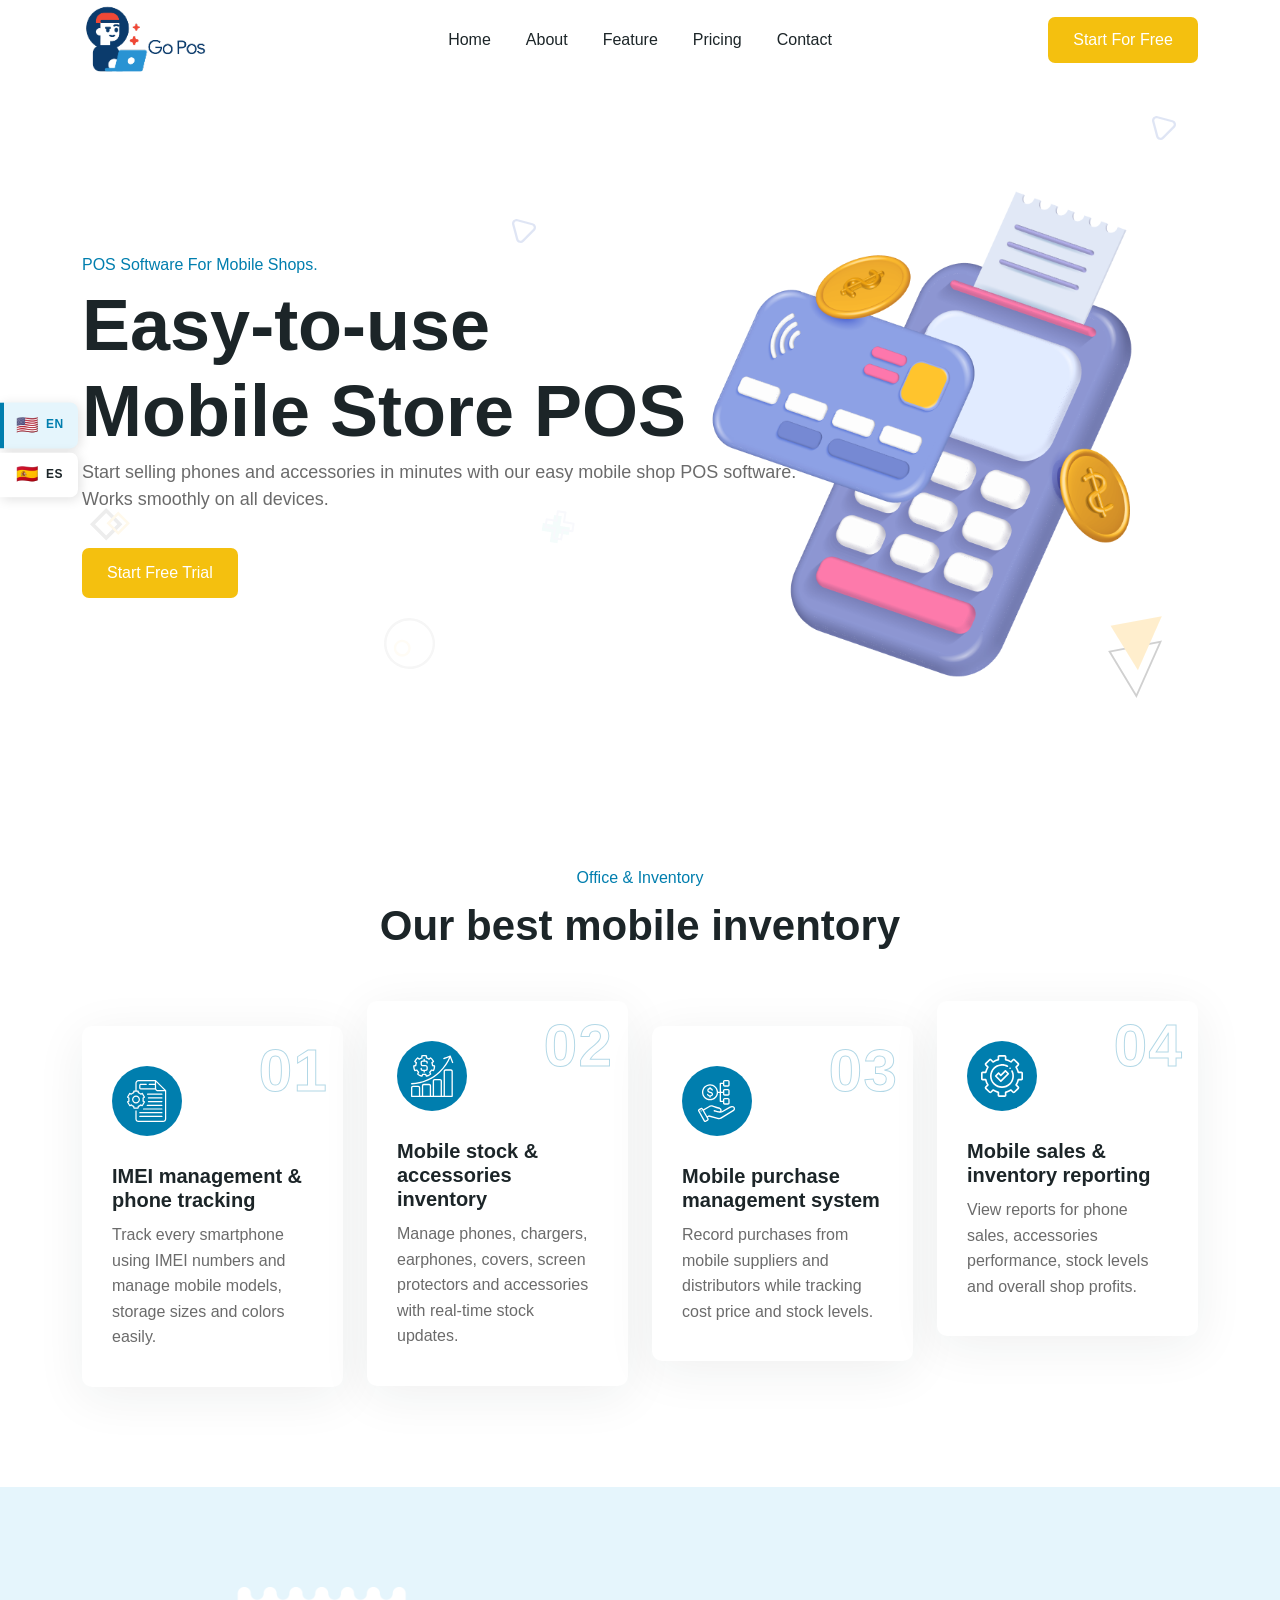
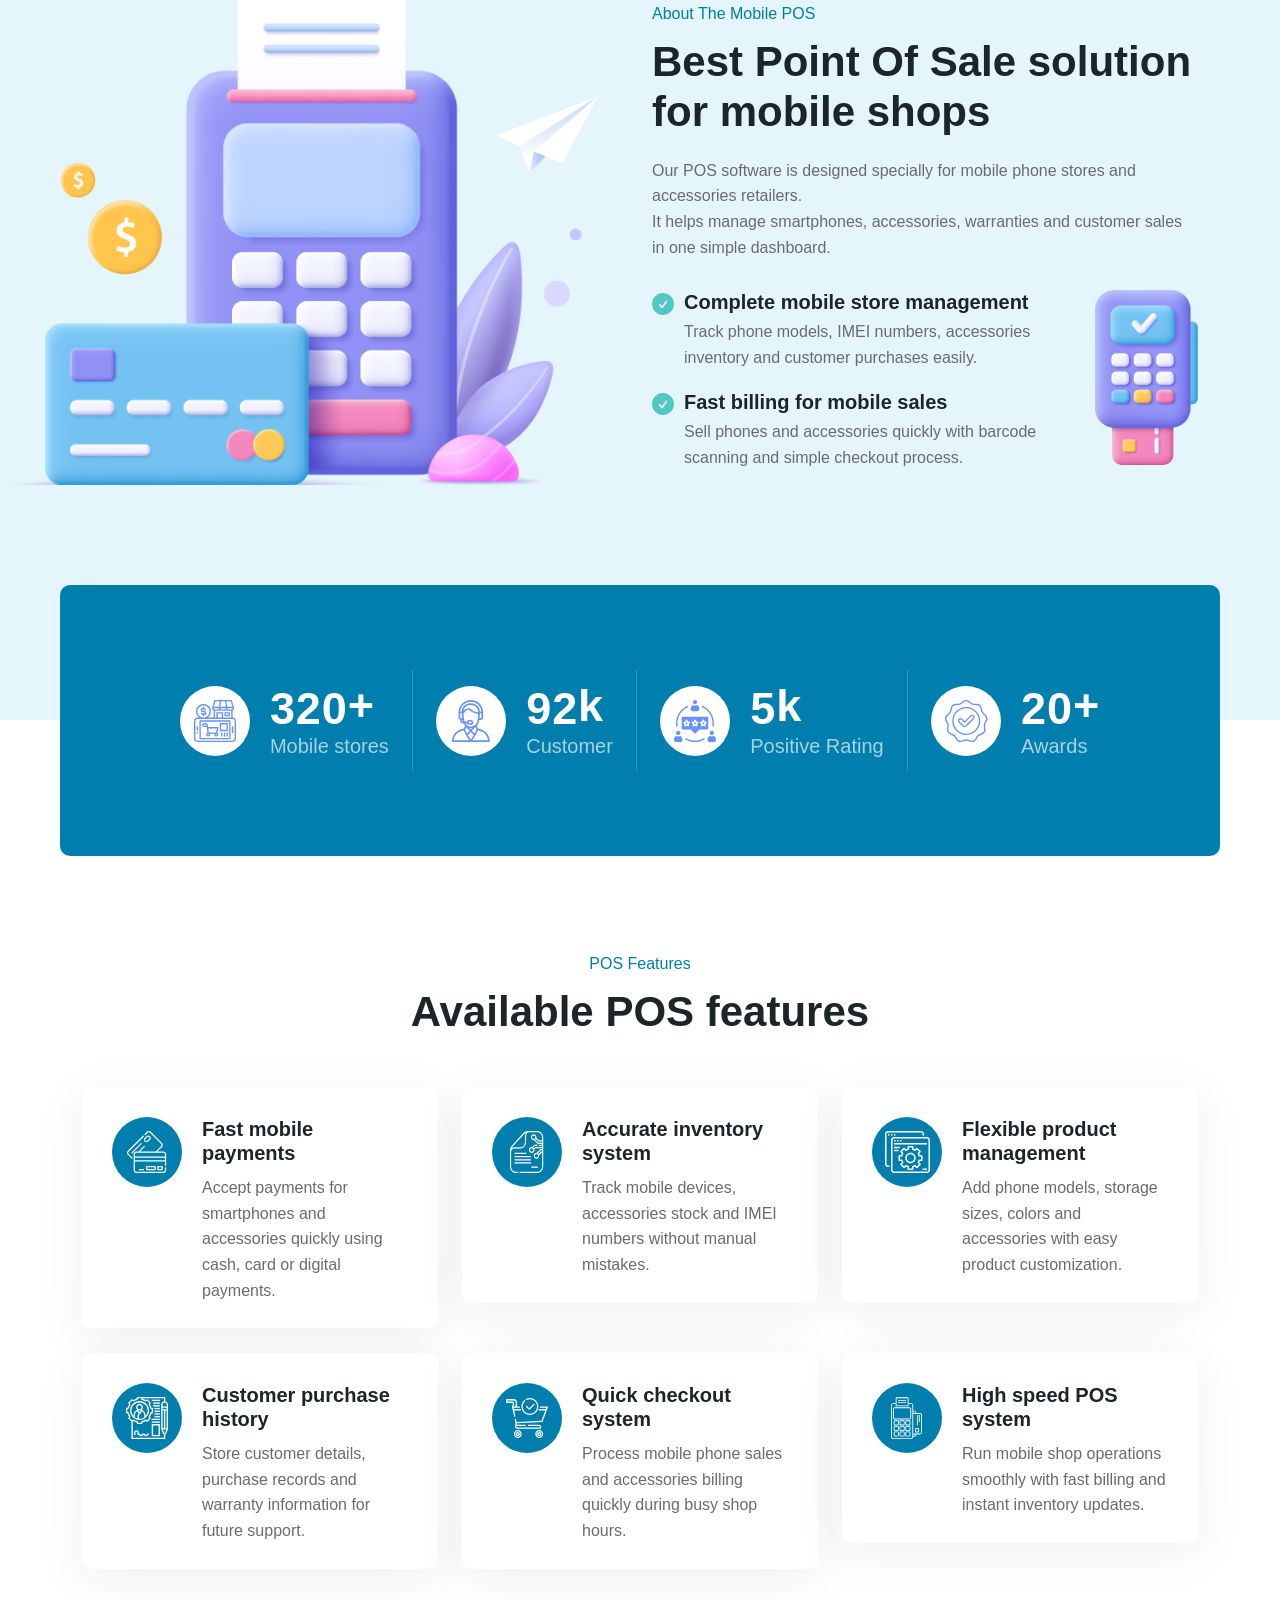
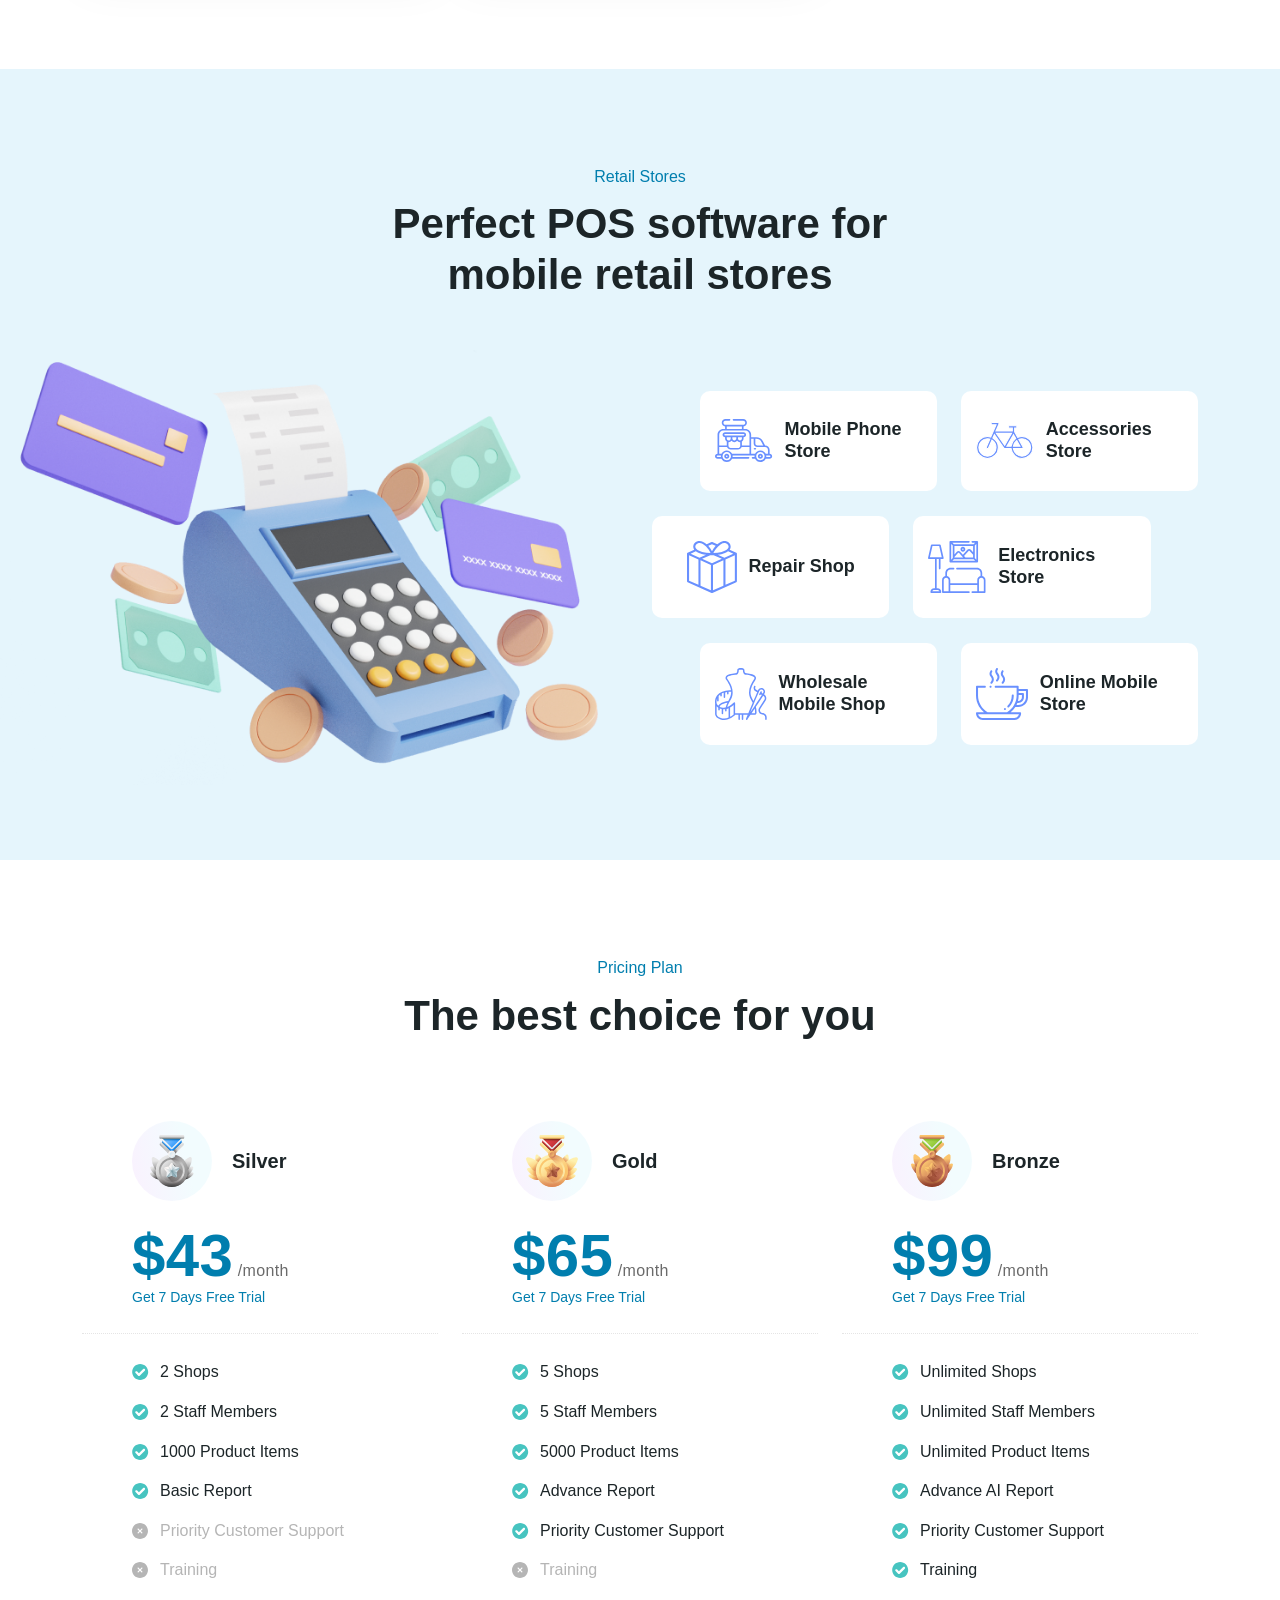
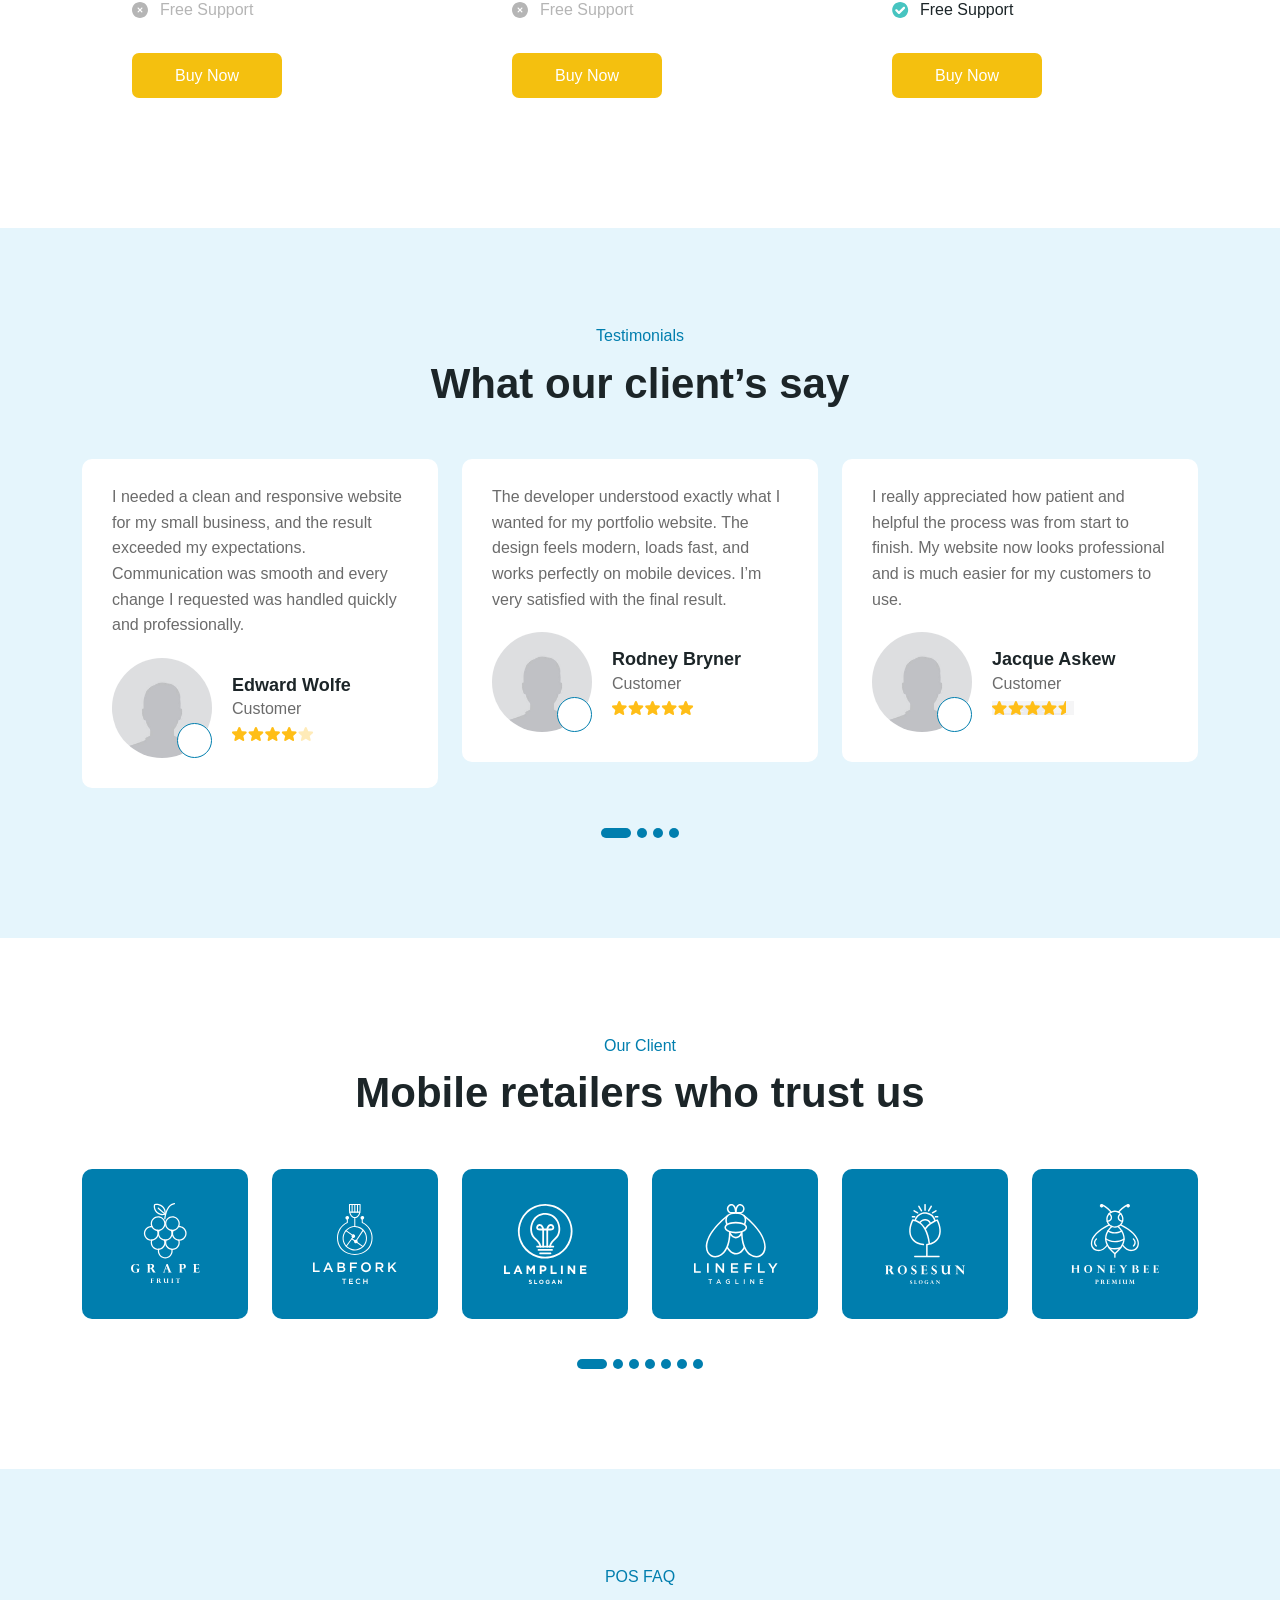
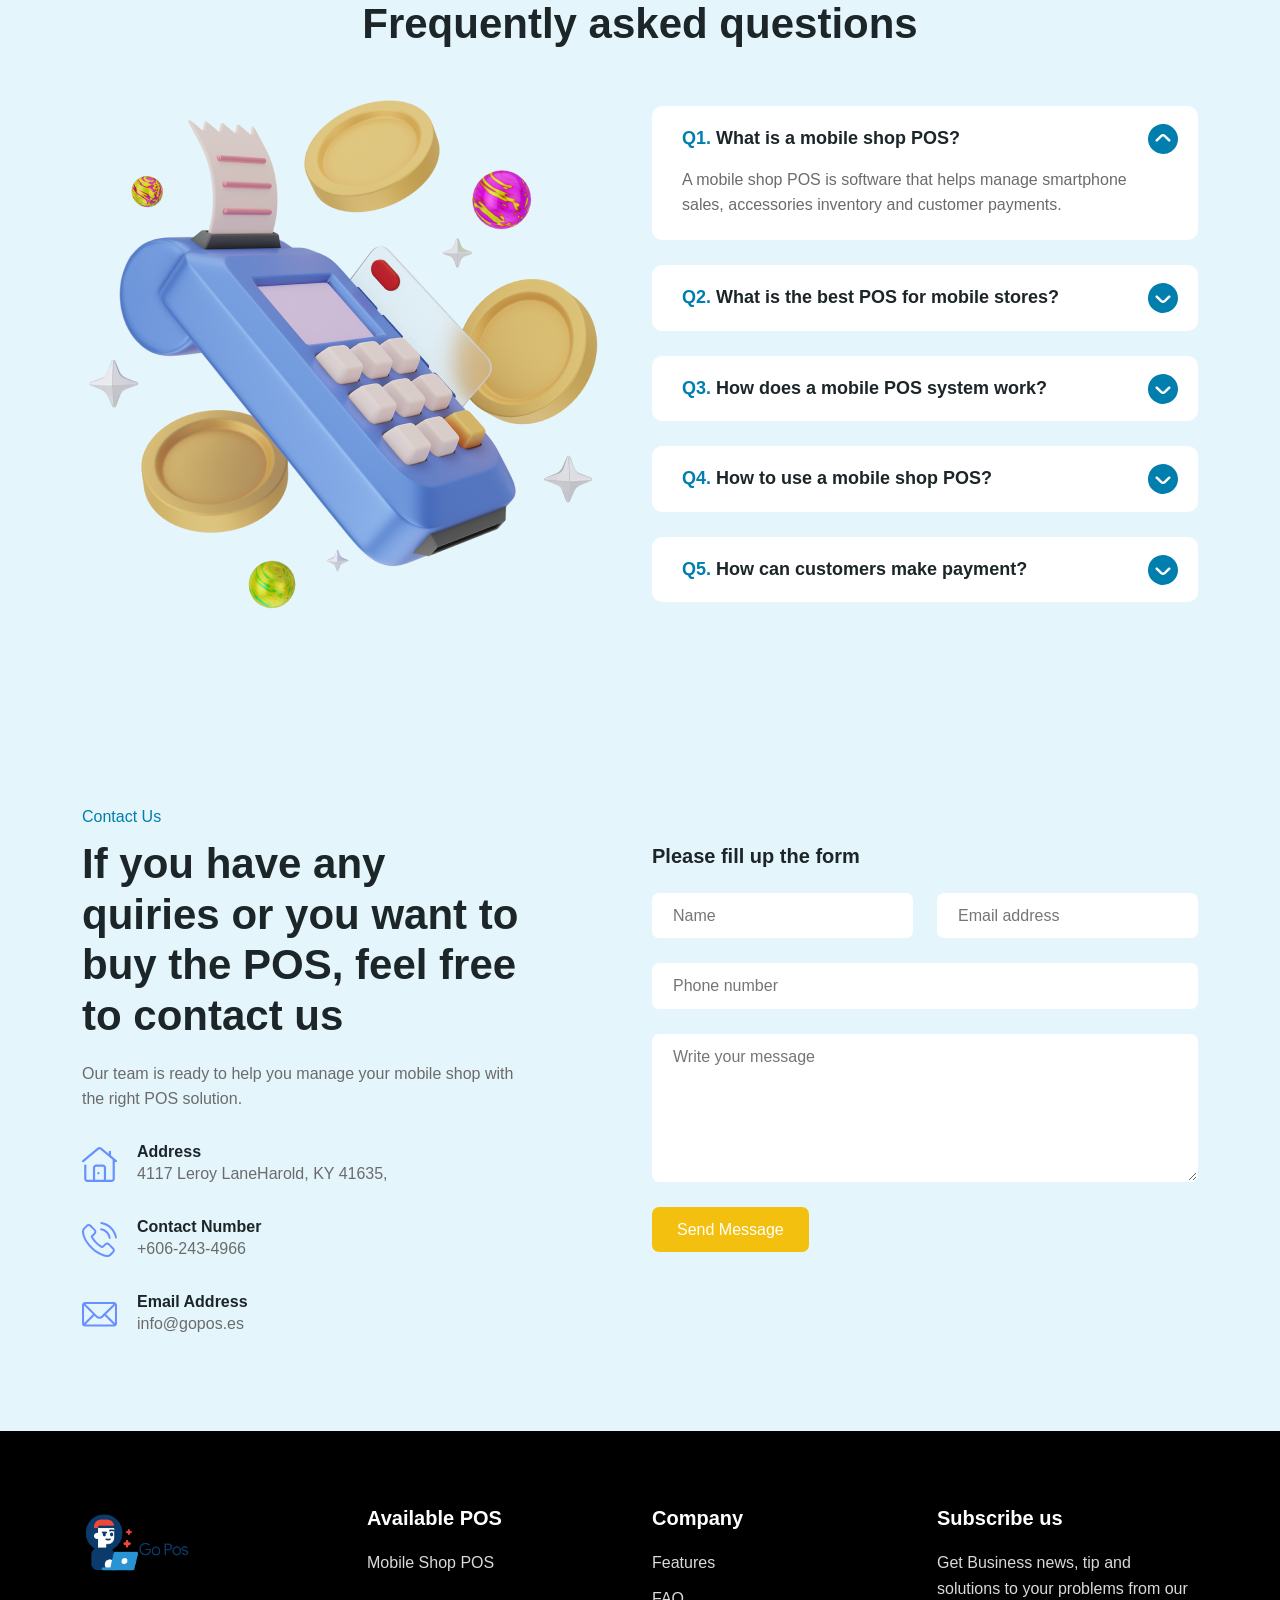
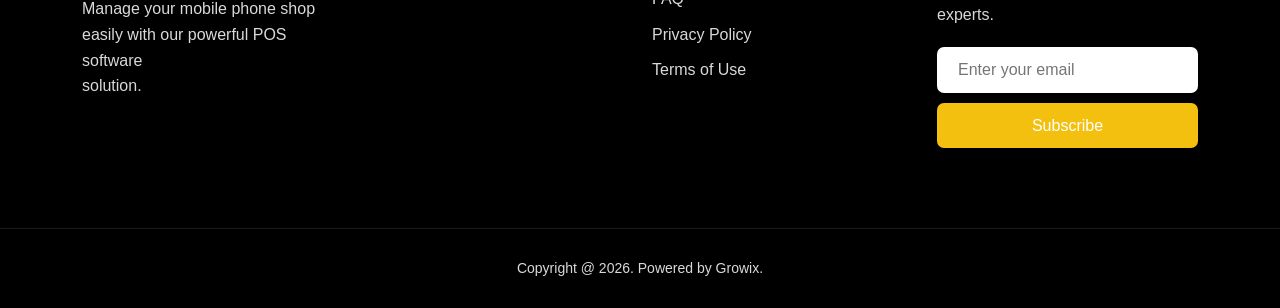
==== commit f5edc987: "added powered by growix in footer" ====
--- a/index.html
+++ b/index.html
@@ -1278,7 +1278,7 @@
     </div>
     <div class="cs-height_40 cs-height_lg_30"></div>
     <div class="cs-copyright text-center">
-      <div class="container">Copyright 2026. <a href="mailto:zkhan52607@gmail.com">Muhammad Zohaib</a>.</div>
+      <div class="container">Copyright @ 2026. Powered by <a href="mailto:zkhan52607@gmail.com">Growix</a>.</div>
     </div>
   </footer>
   <!-- End Footer -->
